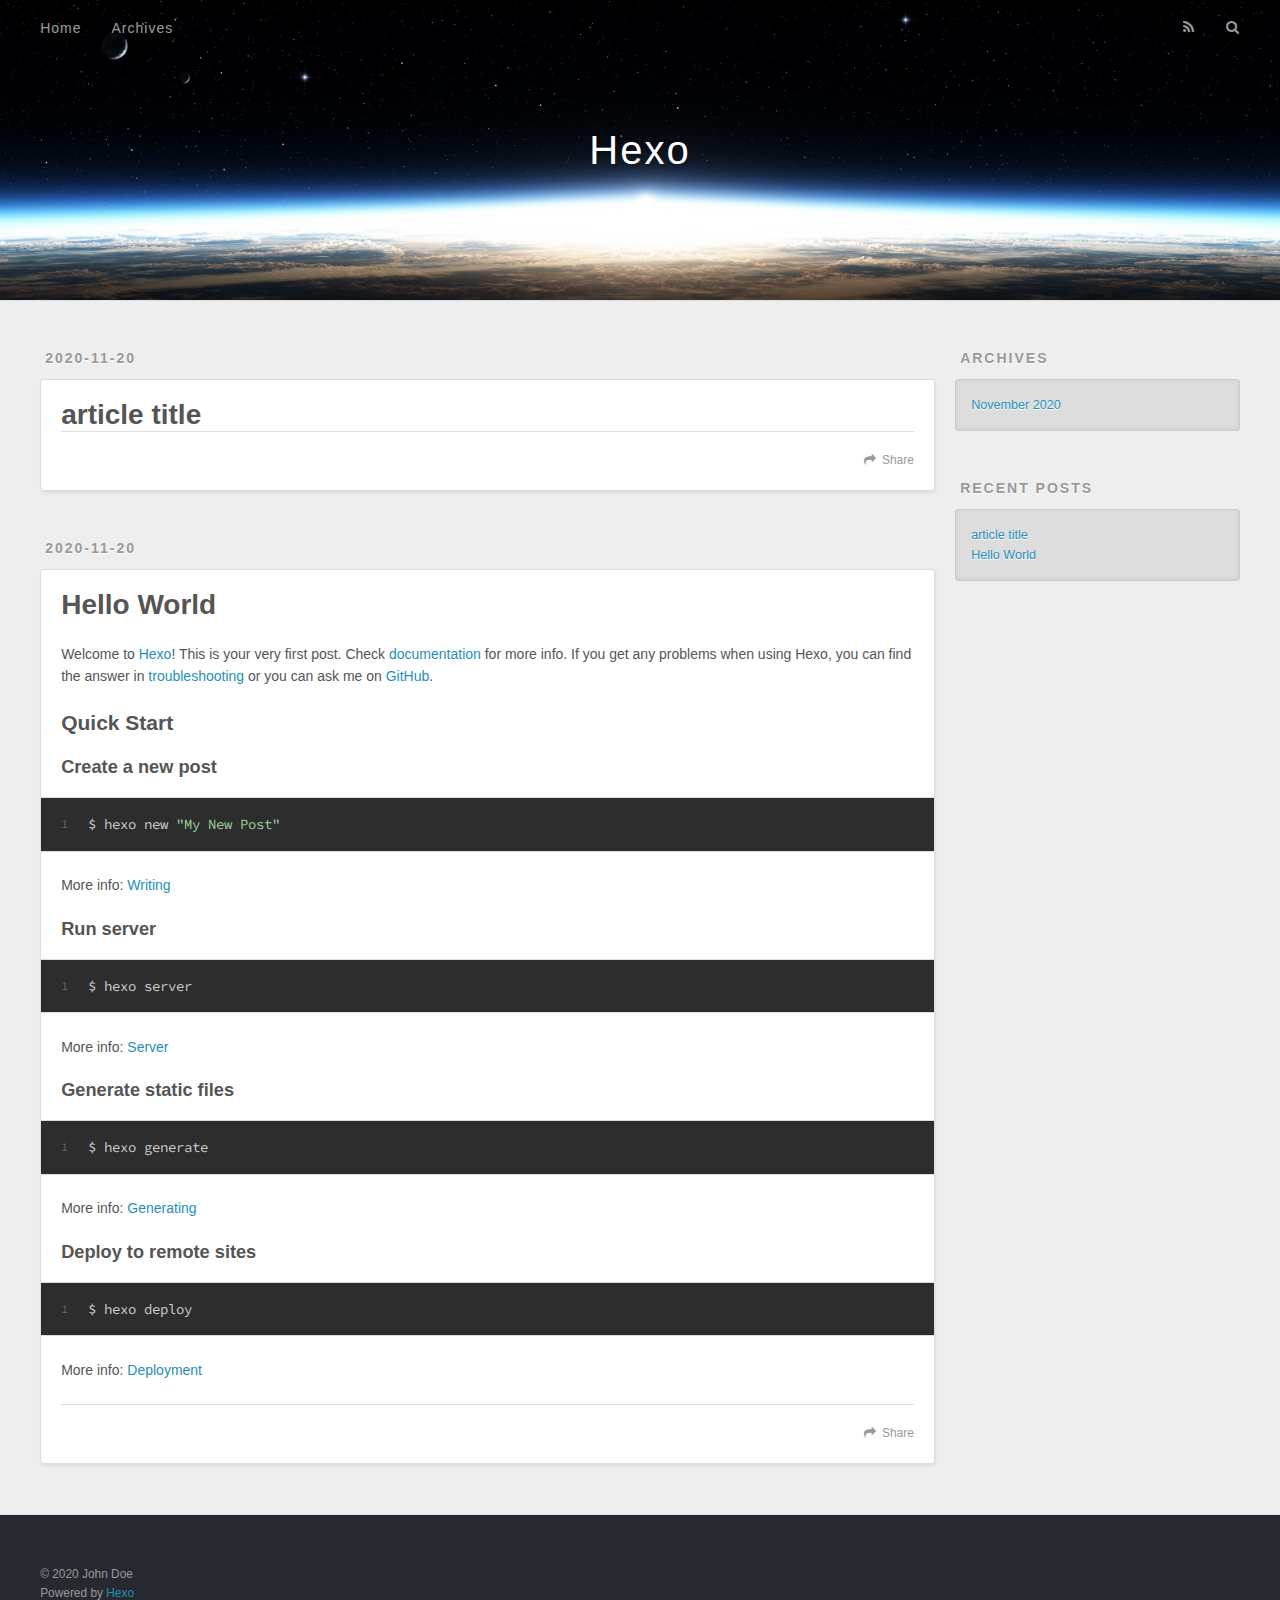
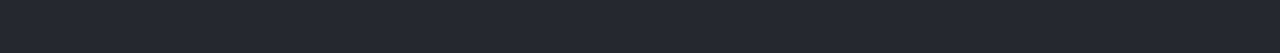
==== index.html @ bbcba3b3 "Site updated: 2020-11-20 15:11:48" ====
<!DOCTYPE html>
<html>
<head>
  <meta charset="utf-8">
  

  
  <title>Hexo</title>
  <meta name="viewport" content="width=device-width, initial-scale=1, maximum-scale=1">
  <meta property="og:type" content="website">
<meta property="og:title" content="Hexo">
<meta property="og:url" content="http://example.com/index.html">
<meta property="og:site_name" content="Hexo">
<meta property="og:locale" content="en_US">
<meta property="article:author" content="John Doe">
<meta name="twitter:card" content="summary">
  
    <link rel="alternate" href="/atom.xml" title="Hexo" type="application/atom+xml">
  
  
    <link rel="icon" href="/favicon.png">
  
  
    <link href="//fonts.googleapis.com/css?family=Source+Code+Pro" rel="stylesheet" type="text/css">
  
  
<link rel="stylesheet" href="/css/style.css">

<meta name="generator" content="Hexo 5.2.0"></head>

<body>
  <div id="container">
    <div id="wrap">
      <header id="header">
  <div id="banner"></div>
  <div id="header-outer" class="outer">
    <div id="header-title" class="inner">
      <h1 id="logo-wrap">
        <a href="/" id="logo">Hexo</a>
      </h1>
      
    </div>
    <div id="header-inner" class="inner">
      <nav id="main-nav">
        <a id="main-nav-toggle" class="nav-icon"></a>
        
          <a class="main-nav-link" href="/">Home</a>
        
          <a class="main-nav-link" href="/archives">Archives</a>
        
      </nav>
      <nav id="sub-nav">
        
          <a id="nav-rss-link" class="nav-icon" href="/atom.xml" title="RSS Feed"></a>
        
        <a id="nav-search-btn" class="nav-icon" title="Search"></a>
      </nav>
      <div id="search-form-wrap">
        <form action="//google.com/search" method="get" accept-charset="UTF-8" class="search-form"><input type="search" name="q" class="search-form-input" placeholder="Search"><button type="submit" class="search-form-submit">&#xF002;</button><input type="hidden" name="sitesearch" value="http://example.com"></form>
      </div>
    </div>
  </div>
</header>
      <div class="outer">
        <section id="main">
  
    <article id="post-article-title" class="article article-type-post" itemscope itemprop="blogPost">
  <div class="article-meta">
    <a href="/2020/11/20/article-title/" class="article-date">
  <time datetime="2020-11-20T07:08:11.000Z" itemprop="datePublished">2020-11-20</time>
</a>
    
  </div>
  <div class="article-inner">
    
    
      <header class="article-header">
        
  
    <h1 itemprop="name">
      <a class="article-title" href="/2020/11/20/article-title/">article title</a>
    </h1>
  

      </header>
    
    <div class="article-entry" itemprop="articleBody">
      
        
      
    </div>
    <footer class="article-footer">
      <a data-url="http://example.com/2020/11/20/article-title/" data-id="ckhpxcf060000fkqc98xm102q" class="article-share-link">Share</a>
      
      
    </footer>
  </div>
  
</article>


  
    <article id="post-hello-world" class="article article-type-post" itemscope itemprop="blogPost">
  <div class="article-meta">
    <a href="/2020/11/20/hello-world/" class="article-date">
  <time datetime="2020-11-20T06:59:21.009Z" itemprop="datePublished">2020-11-20</time>
</a>
    
  </div>
  <div class="article-inner">
    
    
      <header class="article-header">
        
  
    <h1 itemprop="name">
      <a class="article-title" href="/2020/11/20/hello-world/">Hello World</a>
    </h1>
  

      </header>
    
    <div class="article-entry" itemprop="articleBody">
      
        <p>Welcome to <a target="_blank" rel="noopener" href="https://hexo.io/">Hexo</a>! This is your very first post. Check <a target="_blank" rel="noopener" href="https://hexo.io/docs/">documentation</a> for more info. If you get any problems when using Hexo, you can find the answer in <a target="_blank" rel="noopener" href="https://hexo.io/docs/troubleshooting.html">troubleshooting</a> or you can ask me on <a target="_blank" rel="noopener" href="https://github.com/hexojs/hexo/issues">GitHub</a>.</p>
<h2 id="Quick-Start"><a href="#Quick-Start" class="headerlink" title="Quick Start"></a>Quick Start</h2><h3 id="Create-a-new-post"><a href="#Create-a-new-post" class="headerlink" title="Create a new post"></a>Create a new post</h3><figure class="highlight bash"><table><tr><td class="gutter"><pre><span class="line">1</span><br></pre></td><td class="code"><pre><span class="line">$ hexo new <span class="string">&quot;My New Post&quot;</span></span><br></pre></td></tr></table></figure>

<p>More info: <a target="_blank" rel="noopener" href="https://hexo.io/docs/writing.html">Writing</a></p>
<h3 id="Run-server"><a href="#Run-server" class="headerlink" title="Run server"></a>Run server</h3><figure class="highlight bash"><table><tr><td class="gutter"><pre><span class="line">1</span><br></pre></td><td class="code"><pre><span class="line">$ hexo server</span><br></pre></td></tr></table></figure>

<p>More info: <a target="_blank" rel="noopener" href="https://hexo.io/docs/server.html">Server</a></p>
<h3 id="Generate-static-files"><a href="#Generate-static-files" class="headerlink" title="Generate static files"></a>Generate static files</h3><figure class="highlight bash"><table><tr><td class="gutter"><pre><span class="line">1</span><br></pre></td><td class="code"><pre><span class="line">$ hexo generate</span><br></pre></td></tr></table></figure>

<p>More info: <a target="_blank" rel="noopener" href="https://hexo.io/docs/generating.html">Generating</a></p>
<h3 id="Deploy-to-remote-sites"><a href="#Deploy-to-remote-sites" class="headerlink" title="Deploy to remote sites"></a>Deploy to remote sites</h3><figure class="highlight bash"><table><tr><td class="gutter"><pre><span class="line">1</span><br></pre></td><td class="code"><pre><span class="line">$ hexo deploy</span><br></pre></td></tr></table></figure>

<p>More info: <a target="_blank" rel="noopener" href="https://hexo.io/docs/one-command-deployment.html">Deployment</a></p>

      
    </div>
    <footer class="article-footer">
      <a data-url="http://example.com/2020/11/20/hello-world/" data-id="ckhpx0w3p00007cqchk25etou" class="article-share-link">Share</a>
      
      
    </footer>
  </div>
  
</article>


  


</section>
        
          <aside id="sidebar">
  
    

  
    

  
    
  
    
  <div class="widget-wrap">
    <h3 class="widget-title">Archives</h3>
    <div class="widget">
      <ul class="archive-list"><li class="archive-list-item"><a class="archive-list-link" href="/archives/2020/11/">November 2020</a></li></ul>
    </div>
  </div>


  
    
  <div class="widget-wrap">
    <h3 class="widget-title">Recent Posts</h3>
    <div class="widget">
      <ul>
        
          <li>
            <a href="/2020/11/20/article-title/">article title</a>
          </li>
        
          <li>
            <a href="/2020/11/20/hello-world/">Hello World</a>
          </li>
        
      </ul>
    </div>
  </div>

  
</aside>
        
      </div>
      <footer id="footer">
  
  <div class="outer">
    <div id="footer-info" class="inner">
      &copy; 2020 John Doe<br>
      Powered by <a href="http://hexo.io/" target="_blank">Hexo</a>
    </div>
  </div>
</footer>
    </div>
    <nav id="mobile-nav">
  
    <a href="/" class="mobile-nav-link">Home</a>
  
    <a href="/archives" class="mobile-nav-link">Archives</a>
  
</nav>
    

<script src="//ajax.googleapis.com/ajax/libs/jquery/2.0.3/jquery.min.js"></script>


  
<link rel="stylesheet" href="/fancybox/jquery.fancybox.css">

  
<script src="/fancybox/jquery.fancybox.pack.js"></script>




<script src="/js/script.js"></script>




  </div>
</body>
</html>
---- css/style.css ----
body {
  width: 100%;
}
body:before,
body:after {
  content: "";
  display: table;
}
body:after {
  clear: both;
}
html,
body,
div,
span,
applet,
object,
iframe,
h1,
h2,
h3,
h4,
h5,
h6,
p,
blockquote,
pre,
a,
abbr,
acronym,
address,
big,
cite,
code,
del,
dfn,
em,
img,
ins,
kbd,
q,
s,
samp,
small,
strike,
strong,
sub,
sup,
tt,
var,
dl,
dt,
dd,
ol,
ul,
li,
fieldset,
form,
label,
legend,
table,
caption,
tbody,
tfoot,
thead,
tr,
th,
td {
  margin: 0;
  padding: 0;
  border: 0;
  outline: 0;
  font-weight: inherit;
  font-style: inherit;
  font-family: inherit;
  font-size: 100%;
  vertical-align: baseline;
}
body {
  line-height: 1;
  color: #000;
  background: #fff;
}
ol,
ul {
  list-style: none;
}
table {
  border-collapse: separate;
  border-spacing: 0;
  vertical-align: middle;
}
caption,
th,
td {
  text-align: left;
  font-weight: normal;
  vertical-align: middle;
}
a img {
  border: none;
}
input,
button {
  margin: 0;
  padding: 0;
}
input::-moz-focus-inner,
button::-moz-focus-inner {
  border: 0;
  padding: 0;
}
@font-face {
  font-family: FontAwesome;
  font-style: normal;
  font-weight: normal;
  src: url("fonts/fontawesome-webfont.eot?v=#4.0.3");
  src: url("fonts/fontawesome-webfont.eot?#iefix&v=#4.0.3") format("embedded-opentype"), url("fonts/fontawesome-webfont.woff?v=#4.0.3") format("woff"), url("fonts/fontawesome-webfont.ttf?v=#4.0.3") format("truetype"), url("fonts/fontawesome-webfont.svg#fontawesomeregular?v=#4.0.3") format("svg");
}
html,
body,
#container {
  height: 100%;
}
body {
  background: #eee;
  font: 14px -apple-system, BlinkMacSystemFont, "Segoe UI", "Roboto", "Oxygen", "Ubuntu", "Cantarell", "Fira Sans", "Droid Sans", "Helvetica Neue", sans-serif;
  -webkit-text-size-adjust: 100%;
}
.outer {
  max-width: 1220px;
  margin: 0 auto;
  padding: 0 20px;
}
.outer:before,
.outer:after {
  content: "";
  display: table;
}
.outer:after {
  clear: both;
}
.inner {
  display: inline;
  float: left;
  width: 98.33333333333333%;
  margin: 0 0.833333333333333%;
}
.left,
.alignleft {
  float: left;
}
.right,
.alignright {
  float: right;
}
.clear {
  clear: both;
}
#container {
  position: relative;
}
.mobile-nav-on {
  overflow: hidden;
}
#wrap {
  height: 100%;
  width: 100%;
  position: absolute;
  top: 0;
  left: 0;
  -webkit-transition: 0.2s ease-out;
  -moz-transition: 0.2s ease-out;
  -ms-transition: 0.2s ease-out;
  transition: 0.2s ease-out;
  z-index: 1;
  background: #eee;
}
.mobile-nav-on #wrap {
  left: 280px;
}
@media screen and (min-width: 768px) {
  #main {
    display: inline;
    float: left;
    width: 73.33333333333333%;
    margin: 0 0.833333333333333%;
  }
}
.article-date,
.article-category-link,
.archive-year,
.widget-title {
  text-decoration: none;
  text-transform: uppercase;
  letter-spacing: 2px;
  color: #999;
  margin-bottom: 1em;
  margin-left: 5px;
  line-height: 1em;
  text-shadow: 0 1px #fff;
  font-weight: bold;
}
.article-inner,
.archive-article-inner {
  background: #fff;
  -webkit-box-shadow: 1px 2px 3px #ddd;
  box-shadow: 1px 2px 3px #ddd;
  border: 1px solid #ddd;
  border-radius: 3px;
}
.article-entry h1,
.widget h1 {
  font-size: 2em;
}
.article-entry h2,
.widget h2 {
  font-size: 1.5em;
}
.article-entry h3,
.widget h3 {
  font-size: 1.3em;
}
.article-entry h4,
.widget h4 {
  font-size: 1.2em;
}
.article-entry h5,
.widget h5 {
  font-size: 1em;
}
.article-entry h6,
.widget h6 {
  font-size: 1em;
  color: #999;
}
.article-entry hr,
.widget hr {
  border: 1px dashed #ddd;
}
.article-entry strong,
.widget strong {
  font-weight: bold;
}
.article-entry em,
.widget em,
.article-entry cite,
.widget cite {
  font-style: italic;
}
.article-entry sup,
.widget sup,
.article-entry sub,
.widget sub {
  font-size: 0.75em;
  line-height: 0;
  position: relative;
  vertical-align: baseline;
}
.article-entry sup,
.widget sup {
  top: -0.5em;
}
.article-entry sub,
.widget sub {
  bottom: -0.2em;
}
.article-entry small,
.widget small {
  font-size: 0.85em;
}
.article-entry acronym,
.widget acronym,
.article-entry abbr,
.widget abbr {
  border-bottom: 1px dotted;
}
.article-entry ul,
.widget ul,
.article-entry ol,
.widget ol,
.article-entry dl,
.widget dl {
  margin: 0 20px;
  line-height: 1.6em;
}
.article-entry ul ul,
.widget ul ul,
.article-entry ol ul,
.widget ol ul,
.article-entry ul ol,
.widget ul ol,
.article-entry ol ol,
.widget ol ol {
  margin-top: 0;
  margin-bottom: 0;
}
.article-entry ul,
.widget ul {
  list-style: disc;
}
.article-entry ol,
.widget ol {
  list-style: decimal;
}
.article-entry dt,
.widget dt {
  font-weight: bold;
}
#header {
  height: 300px;
  position: relative;
  border-bottom: 1px solid #ddd;
}
#header:before,
#header:after {
  content: "";
  position: absolute;
  left: 0;
  right: 0;
  height: 40px;
}
#header:before {
  top: 0;
  background: -webkit-linear-gradient(rgba(0,0,0,0.2), transparent);
  background: -moz-linear-gradient(rgba(0,0,0,0.2), transparent);
  background: -ms-linear-gradient(rgba(0,0,0,0.2), transparent);
  background: linear-gradient(rgba(0,0,0,0.2), transparent);
}
#header:after {
  bottom: 0;
  background: -webkit-linear-gradient(transparent, rgba(0,0,0,0.2));
  background: -moz-linear-gradient(transparent, rgba(0,0,0,0.2));
  background: -ms-linear-gradient(transparent, rgba(0,0,0,0.2));
  background: linear-gradient(transparent, rgba(0,0,0,0.2));
}
#header-outer {
  height: 100%;
  position: relative;
}
#header-inner {
  position: relative;
  overflow: hidden;
}
#banner {
  position: absolute;
  top: 0;
  left: 0;
  width: 100%;
  height: 100%;
  background: url("images/banner.jpg") center #000;
  -webkit-background-size: cover;
  -moz-background-size: cover;
  background-size: cover;
  z-index: -1;
}
#header-title {
  text-align: center;
  height: 40px;
  position: absolute;
  top: 50%;
  left: 0;
  margin-top: -20px;
}
#logo,
#subtitle {
  text-decoration: none;
  color: #fff;
  font-weight: 300;
  text-shadow: 0 1px 4px rgba(0,0,0,0.3);
}
#logo {
  font-size: 40px;
  line-height: 40px;
  letter-spacing: 2px;
}
#subtitle {
  font-size: 16px;
  line-height: 16px;
  letter-spacing: 1px;
}
#subtitle-wrap {
  margin-top: 16px;
}
#main-nav {
  float: left;
  margin-left: -15px;
}
.nav-icon,
.main-nav-link {
  float: left;
  color: #fff;
  opacity: 0.6;
  text-decoration: none;
  text-shadow: 0 1px rgba(0,0,0,0.2);
  -webkit-transition: opacity 0.2s;
  -moz-transition: opacity 0.2s;
  -ms-transition: opacity 0.2s;
  transition: opacity 0.2s;
  display: block;
  padding: 20px 15px;
}
.nav-icon:hover,
.main-nav-link:hover {
  opacity: 1;
}
.nav-icon {
  font-family: FontAwesome;
  text-align: center;
  font-size: 14px;
  width: 14px;
  height: 14px;
  padding: 20px 15px;
  position: relative;
  cursor: pointer;
}
.main-nav-link {
  font-weight: 300;
  letter-spacing: 1px;
}
@media screen and (max-width: 479px) {
  .main-nav-link {
    display: none;
  }
}
#main-nav-toggle {
  display: none;
}
#main-nav-toggle:before {
  content: "\f0c9";
}
@media screen and (max-width: 479px) {
  #main-nav-toggle {
    display: block;
  }
}
#sub-nav {
  float: right;
  margin-right: -15px;
}
#nav-rss-link:before {
  content: "\f09e";
}
#nav-search-btn:before {
  content: "\f002";
}
#search-form-wrap {
  position: absolute;
  top: 15px;
  width: 150px;
  height: 30px;
  right: -150px;
  opacity: 0;
  -webkit-transition: 0.2s ease-out;
  -moz-transition: 0.2s ease-out;
  -ms-transition: 0.2s ease-out;
  transition: 0.2s ease-out;
}
#search-form-wrap.on {
  opacity: 1;
  right: 0;
}
@media screen and (max-width: 479px) {
  #search-form-wrap {
    width: 100%;
    right: -100%;
  }
}
.search-form {
  position: absolute;
  top: 0;
  left: 0;
  right: 0;
  background: #fff;
  padding: 5px 15px;
  border-radius: 15px;
  -webkit-box-shadow: 0 0 10px rgba(0,0,0,0.3);
  box-shadow: 0 0 10px rgba(0,0,0,0.3);
}
.search-form-input {
  border: none;
  background: none;
  color: #555;
  width: 100%;
  font: 13px -apple-system, BlinkMacSystemFont, "Segoe UI", "Roboto", "Oxygen", "Ubuntu", "Cantarell", "Fira Sans", "Droid Sans", "Helvetica Neue", sans-serif;
  outline: none;
}
.search-form-input::-webkit-search-results-decoration,
.search-form-input::-webkit-search-cancel-button {
  -webkit-appearance: none;
}
.search-form-submit {
  position: absolute;
  top: 50%;
  right: 10px;
  margin-top: -7px;
  font: 13px FontAwesome;
  border: none;
  background: none;
  color: #bbb;
  cursor: pointer;
}
.search-form-submit:hover,
.search-form-submit:focus {
  color: #777;
}
.article {
  margin: 50px 0;
}
.article-inner {
  overflow: hidden;
}
.article-meta:before,
.article-meta:after {
  content: "";
  display: table;
}
.article-meta:after {
  clear: both;
}
.article-date {
  float: left;
}
.article-category {
  float: left;
  line-height: 1em;
  color: #ccc;
  text-shadow: 0 1px #fff;
  margin-left: 8px;
}
.article-category:before {
  content: "\2022";
}
.article-category-link {
  margin: 0 12px 1em;
}
.article-header {
  padding: 20px 20px 0;
}
.article-title {
  text-decoration: none;
  font-size: 2em;
  font-weight: bold;
  color: #555;
  line-height: 1.1em;
  -webkit-transition: color 0.2s;
  -moz-transition: color 0.2s;
  -ms-transition: color 0.2s;
  transition: color 0.2s;
}
a.article-title:hover {
  color: #258fb8;
}
.article-entry {
  color: #555;
  padding: 0 20px;
}
.article-entry:before,
.article-entry:after {
  content: "";
  display: table;
}
.article-entry:after {
  clear: both;
}
.article-entry p,
.article-entry table {
  line-height: 1.6em;
  margin: 1.6em 0;
}
.article-entry h1,
.article-entry h2,
.article-entry h3,
.article-entry h4,
.article-entry h5,
.article-entry h6 {
  font-weight: bold;
}
.article-entry h1,
.article-entry h2,
.article-entry h3,
.article-entry h4,
.article-entry h5,
.article-entry h6 {
  line-height: 1.1em;
  margin: 1.1em 0;
}
.article-entry a {
  color: #258fb8;
  text-decoration: none;
}
.article-entry a:hover {
  text-decoration: underline;
}
.article-entry ul,
.article-entry ol,
.article-entry dl {
  margin-top: 1.6em;
  margin-bottom: 1.6em;
}
.article-entry img,
.article-entry video {
  max-width: 100%;
  height: auto;
  display: block;
  margin: auto;
}
.article-entry iframe {
  border: none;
}
.article-entry table {
  width: 100%;
  border-collapse: collapse;
  border-spacing: 0;
}
.article-entry th {
  font-weight: bold;
  border-bottom: 3px solid #ddd;
  padding-bottom: 0.5em;
}
.article-entry td {
  border-bottom: 1px solid #ddd;
  padding: 10px 0;
}
.article-entry blockquote {
  font-family: Georgia, "Times New Roman", serif;
  font-size: 1.4em;
  margin: 1.6em 20px;
  text-align: center;
}
.article-entry blockquote footer {
  font-size: 14px;
  margin: 1.6em 0;
  font-family: -apple-system, BlinkMacSystemFont, "Segoe UI", "Roboto", "Oxygen", "Ubuntu", "Cantarell", "Fira Sans", "Droid Sans", "Helvetica Neue", sans-serif;
}
.article-entry blockquote footer cite:before {
  content: "—";
  padding: 0 0.5em;
}
.article-entry .pullquote {
  text-align: left;
  width: 45%;
  margin: 0;
}
.article-entry .pullquote.left {
  margin-left: 0.5em;
  margin-right: 1em;
}
.article-entry .pullquote.right {
  margin-right: 0.5em;
  margin-left: 1em;
}
.article-entry .caption {
  color: #999;
  display: block;
  font-size: 0.9em;
  margin-top: 0.5em;
  position: relative;
  text-align: center;
}
.article-entry .video-container {
  position: relative;
  padding-top: 56.25%;
  height: 0;
  overflow: hidden;
}
.article-entry .video-container iframe,
.article-entry .video-container object,
.article-entry .video-container embed {
  position: absolute;
  top: 0;
  left: 0;
  width: 100%;
  height: 100%;
  margin-top: 0;
}
.article-more-link a {
  display: inline-block;
  line-height: 1em;
  padding: 6px 15px;
  border-radius: 15px;
  background: #eee;
  color: #999;
  text-shadow: 0 1px #fff;
  text-decoration: none;
}
.article-more-link a:hover {
  background: #258fb8;
  color: #fff;
  text-decoration: none;
  text-shadow: 0 1px #1e7293;
}
.article-footer {
  font-size: 0.85em;
  line-height: 1.6em;
  border-top: 1px solid #ddd;
  padding-top: 1.6em;
  margin: 0 20px 20px;
}
.article-footer:before,
.article-footer:after {
  content: "";
  display: table;
}
.article-footer:after {
  clear: both;
}
.article-footer a {
  color: #999;
  text-decoration: none;
}
.article-footer a:hover {
  color: #555;
}
.article-tag-list-item {
  float: left;
  margin-right: 10px;
}
.article-tag-list-link:before {
  content: "#";
}
.article-comment-link {
  float: right;
}
.article-comment-link:before {
  content: "\f075";
  font-family: FontAwesome;
  padding-right: 8px;
}
.article-share-link {
  cursor: pointer;
  float: right;
  margin-left: 20px;
}
.article-share-link:before {
  content: "\f064";
  font-family: FontAwesome;
  padding-right: 6px;
}
#article-nav {
  position: relative;
}
#article-nav:before,
#article-nav:after {
  content: "";
  display: table;
}
#article-nav:after {
  clear: both;
}
@media screen and (min-width: 768px) {
  #article-nav {
    margin: 50px 0;
  }
  #article-nav:before {
    width: 8px;
    height: 8px;
    position: absolute;
    top: 50%;
    left: 50%;
    margin-top: -4px;
    margin-left: -4px;
    content: "";
    border-radius: 50%;
    background: #ddd;
    -webkit-box-shadow: 0 1px 2px #fff;
    box-shadow: 0 1px 2px #fff;
  }
}
.article-nav-link-wrap {
  text-decoration: none;
  text-shadow: 0 1px #fff;
  color: #999;
  -webkit-box-sizing: border-box;
  -moz-box-sizing: border-box;
  box-sizing: border-box;
  margin-top: 50px;
  text-align: center;
  display: block;
}
.article-nav-link-wrap:hover {
  color: #555;
}
@media screen and (min-width: 768px) {
  .article-nav-link-wrap {
    width: 50%;
    margin-top: 0;
  }
}
@media screen and (min-width: 768px) {
  #article-nav-newer {
    float: left;
    text-align: right;
    padding-right: 20px;
  }
}
@media screen and (min-width: 768px) {
  #article-nav-older {
    float: right;
    text-align: left;
    padding-left: 20px;
  }
}
.article-nav-caption {
  text-transform: uppercase;
  letter-spacing: 2px;
  color: #ddd;
  line-height: 1em;
  font-weight: bold;
}
#article-nav-newer .article-nav-caption {
  margin-right: -2px;
}
.article-nav-title {
  font-size: 0.85em;
  line-height: 1.6em;
  margin-top: 0.5em;
}
.article-share-box {
  position: absolute;
  display: none;
  background: #fff;
  -webkit-box-shadow: 1px 2px 10px rgba(0,0,0,0.2);
  box-shadow: 1px 2px 10px rgba(0,0,0,0.2);
  border-radius: 3px;
  margin-left: -145px;
  overflow: hidden;
  z-index: 1;
}
.article-share-box.on {
  display: block;
}
.article-share-input {
  width: 100%;
  background: none;
  -webkit-box-sizing: border-box;
  -moz-box-sizing: border-box;
  box-sizing: border-box;
  font: 14px -apple-system, BlinkMacSystemFont, "Segoe UI", "Roboto", "Oxygen", "Ubuntu", "Cantarell", "Fira Sans", "Droid Sans", "Helvetica Neue", sans-serif;
  padding: 0 15px;
  color: #555;
  outline: none;
  border: 1px solid #ddd;
  border-radius: 3px 3px 0 0;
  height: 36px;
  line-height: 36px;
}
.article-share-links {
  background: #eee;
}
.article-share-links:before,
.article-share-links:after {
  content: "";
  display: table;
}
.article-share-links:after {
  clear: both;
}
.article-share-twitter,
.article-share-facebook,
.article-share-pinterest,
.article-share-google {
  width: 50px;
  height: 36px;
  display: block;
  float: left;
  position: relative;
  color: #999;
  text-shadow: 0 1px #fff;
}
.article-share-twitter:before,
.article-share-facebook:before,
.article-share-pinterest:before,
.article-share-google:before {
  font-size: 20px;
  font-family: FontAwesome;
  width: 20px;
  height: 20px;
  position: absolute;
  top: 50%;
  left: 50%;
  margin-top: -10px;
  margin-left: -10px;
  text-align: center;
}
.article-share-twitter:hover,
.article-share-facebook:hover,
.article-share-pinterest:hover,
.article-share-google:hover {
  color: #fff;
}
.article-share-twitter:before {
  content: "\f099";
}
.article-share-twitter:hover {
  background: #00aced;
  text-shadow: 0 1px #008abe;
}
.article-share-facebook:before {
  content: "\f09a";
}
.article-share-facebook:hover {
  background: #3b5998;
  text-shadow: 0 1px #2f477a;
}
.article-share-pinterest:before {
  content: "\f0d2";
}
.article-share-pinterest:hover {
  background: #cb2027;
  text-shadow: 0 1px #a21a1f;
}
.article-share-google:before {
  content: "\f0d5";
}
.article-share-google:hover {
  background: #dd4b39;
  text-shadow: 0 1px #be3221;
}
.article-gallery {
  background: #000;
  position: relative;
}
.article-gallery-photos {
  position: relative;
  overflow: hidden;
}
.article-gallery-img {
  display: none;
  max-width: 100%;
}
.article-gallery-img:first-child {
  display: block;
}
.article-gallery-img.loaded {
  position: absolute;
  display: block;
}
.article-gallery-img img {
  display: block;
  max-width: 100%;
  margin: 0 auto;
}
#comments {
  background: #fff;
  -webkit-box-shadow: 1px 2px 3px #ddd;
  box-shadow: 1px 2px 3px #ddd;
  padding: 20px;
  border: 1px solid #ddd;
  border-radius: 3px;
  margin: 50px 0;
}
#comments a {
  color: #258fb8;
}
.archives-wrap {
  margin: 50px 0;
}
.archives:before,
.archives:after {
  content: "";
  display: table;
}
.archives:after {
  clear: both;
}
.archive-year-wrap {
  margin-bottom: 1em;
}
.archives {
  -webkit-column-gap: 10px;
  -moz-column-gap: 10px;
  column-gap: 10px;
}
@media screen and (min-width: 480px) and (max-width: 767px) {
  .archives {
    -webkit-column-count: 2;
    -moz-column-count: 2;
    column-count: 2;
  }
}
@media screen and (min-width: 768px) {
  .archives {
    -webkit-column-count: 3;
    -moz-column-count: 3;
    column-count: 3;
  }
}
.archive-article {
  -webkit-column-break-inside: avoid;
  page-break-inside: avoid;
  overflow: hidden;
  break-inside: avoid-column;
}
.archive-article-inner {
  padding: 10px;
  margin-bottom: 15px;
}
.archive-article-title {
  text-decoration: none;
  font-weight: bold;
  color: #555;
  -webkit-transition: color 0.2s;
  -moz-transition: color 0.2s;
  -ms-transition: color 0.2s;
  transition: color 0.2s;
  line-height: 1.6em;
}
.archive-article-title:hover {
  color: #258fb8;
}
.archive-article-footer {
  margin-top: 1em;
}
.archive-article-date {
  color: #999;
  text-decoration: none;
  font-size: 0.85em;
  line-height: 1em;
  margin-bottom: 0.5em;
  display: block;
}
#page-nav {
  margin: 50px auto;
  background: #fff;
  -webkit-box-shadow: 1px 2px 3px #ddd;
  box-shadow: 1px 2px 3px #ddd;
  border: 1px solid #ddd;
  border-radius: 3px;
  text-align: center;
  color: #999;
  overflow: hidden;
}
#page-nav:before,
#page-nav:after {
  content: "";
  display: table;
}
#page-nav:after {
  clear: both;
}
#page-nav a,
#page-nav span {
  padding: 10px 20px;
  line-height: 1;
  height: 2ex;
}
#page-nav a {
  color: #999;
  text-decoration: none;
}
#page-nav a:hover {
  background: #999;
  color: #fff;
}
#page-nav .prev {
  float: left;
}
#page-nav .next {
  float: right;
}
#page-nav .page-number {
  display: inline-block;
}
@media screen and (max-width: 479px) {
  #page-nav .page-number {
    display: none;
  }
}
#page-nav .current {
  color: #555;
  font-weight: bold;
}
#page-nav .space {
  color: #ddd;
}
#footer {
  background: #262a30;
  padding: 50px 0;
  border-top: 1px solid #ddd;
  color: #999;
}
#footer a {
  color: #258fb8;
  text-decoration: none;
}
#footer a:hover {
  text-decoration: underline;
}
#footer-info {
  line-height: 1.6em;
  font-size: 0.85em;
}
.article-entry pre,
.article-entry .highlight {
  background: #2d2d2d;
  margin: 0 -20px;
  padding: 15px 20px;
  border-style: solid;
  border-color: #ddd;
  border-width: 1px 0;
  overflow: auto;
  color: #ccc;
  line-height: 22.400000000000002px;
}
.article-entry .highlight .gutter pre,
.article-entry .gist .gist-file .gist-data .line-numbers {
  color: #666;
  font-size: 0.85em;
}
.article-entry pre,
.article-entry code {
  font-family: "Source Code Pro", Consolas, Monaco, Menlo, Consolas, monospace;
}
.article-entry code {
  background: #eee;
  text-shadow: 0 1px #fff;
  padding: 0 0.3em;
}
.article-entry pre code {
  background: none;
  text-shadow: none;
  padding: 0;
}
.article-entry .highlight pre {
  border: none;
  margin: 0;
  padding: 0;
}
.article-entry .highlight table {
  margin: 0;
  width: auto;
}
.article-entry .highlight td {
  border: none;
  padding: 0;
}
.article-entry .highlight figcaption {
  font-size: 0.85em;
  color: #999;
  line-height: 1em;
  margin-bottom: 1em;
}
.article-entry .highlight figcaption:before,
.article-entry .highlight figcaption:after {
  content: "";
  display: table;
}
.article-entry .highlight figcaption:after {
  clear: both;
}
.article-entry .highlight figcaption a {
  float: right;
}
.article-entry .highlight .gutter pre {
  text-align: right;
  padding-right: 20px;
}
.article-entry .highlight .line {
  height: 22.400000000000002px;
}
.article-entry .highlight .line.marked {
  background: #515151;
}
.article-entry .gist {
  margin: 0 -20px;
  border-style: solid;
  border-color: #ddd;
  border-width: 1px 0;
  background: #2d2d2d;
  padding: 15px 20px 15px 0;
}
.article-entry .gist .gist-file {
  border: none;
  font-family: "Source Code Pro", Consolas, Monaco, Menlo, Consolas, monospace;
  margin: 0;
}
.article-entry .gist .gist-file .gist-data {
  background: none;
  border: none;
}
.article-entry .gist .gist-file .gist-data .line-numbers {
  background: none;
  border: none;
  padding: 0 20px 0 0;
}
.article-entry .gist .gist-file .gist-data .line-data {
  padding: 0 !important;
}
.article-entry .gist .gist-file .highlight {
  margin: 0;
  padding: 0;
  border: none;
}
.article-entry .gist .gist-file .gist-meta {
  background: #2d2d2d;
  color: #999;
  font: 0.85em -apple-system, BlinkMacSystemFont, "Segoe UI", "Roboto", "Oxygen", "Ubuntu", "Cantarell", "Fira Sans", "Droid Sans", "Helvetica Neue", sans-serif;
  text-shadow: 0 0;
  padding: 0;
  margin-top: 1em;
  margin-left: 20px;
}
.article-entry .gist .gist-file .gist-meta a {
  color: #258fb8;
  font-weight: normal;
}
.article-entry .gist .gist-file .gist-meta a:hover {
  text-decoration: underline;
}
pre .comment,
pre .title {
  color: #999;
}
pre .variable,
pre .attribute,
pre .tag,
pre .regexp,
pre .ruby .constant,
pre .xml .tag .title,
pre .xml .pi,
pre .xml .doctype,
pre .html .doctype,
pre .css .id,
pre .css .class,
pre .css .pseudo {
  color: #f2777a;
}
pre .number,
pre .preprocessor,
pre .built_in,
pre .literal,
pre .params,
pre .constant {
  color: #f99157;
}
pre .class,
pre .ruby .class .title,
pre .css .rules .attribute {
  color: #9c9;
}
pre .string,
pre .value,
pre .inheritance,
pre .header,
pre .ruby .symbol,
pre .xml .cdata {
  color: #9c9;
}
pre .css .hexcolor {
  color: #6cc;
}
pre .function,
pre .python .decorator,
pre .python .title,
pre .ruby .function .title,
pre .ruby .title .keyword,
pre .perl .sub,
pre .javascript .title,
pre .coffeescript .title {
  color: #69c;
}
pre .keyword,
pre .javascript .function {
  color: #c9c;
}
@media screen and (max-width: 479px) {
  #mobile-nav {
    position: absolute;
    top: 0;
    left: 0;
    width: 280px;
    height: 100%;
    background: #191919;
    border-right: 1px solid #fff;
  }
}
@media screen and (max-width: 479px) {
  .mobile-nav-link {
    display: block;
    color: #999;
    text-decoration: none;
    padding: 15px 20px;
    font-weight: bold;
  }
  .mobile-nav-link:hover {
    color: #fff;
  }
}
@media screen and (min-width: 768px) {
  #sidebar {
    display: inline;
    float: left;
    width: 23.333333333333332%;
    margin: 0 0.833333333333333%;
  }
}
.widget-wrap {
  margin: 50px 0;
}
.widget {
  color: #777;
  text-shadow: 0 1px #fff;
  background: #ddd;
  -webkit-box-shadow: 0 -1px 4px #ccc inset;
  box-shadow: 0 -1px 4px #ccc inset;
  border: 1px solid #ccc;
  padding: 15px;
  border-radius: 3px;
}
.widget a {
  color: #258fb8;
  text-decoration: none;
}
.widget a:hover {
  text-decoration: underline;
}
.widget ul ul,
.widget ol ul,
.widget dl ul,
.widget ul ol,
.widget ol ol,
.widget dl ol,
.widget ul dl,
.widget ol dl,
.widget dl dl {
  margin-left: 15px;
  list-style: disc;
}
.widget {
  line-height: 1.6em;
  word-wrap: break-word;
  font-size: 0.9em;
}
.widget ul,
.widget ol {
  list-style: none;
  margin: 0;
}
.widget ul ul,
.widget ol ul,
.widget ul ol,
.widget ol ol {
  margin: 0 20px;
}
.widget ul ul,
.widget ol ul {
  list-style: disc;
}
.widget ul ol,
.widget ol ol {
  list-style: decimal;
}
.category-list-count,
.tag-list-count,
.archive-list-count {
  padding-left: 5px;
  color: #999;
  font-size: 0.85em;
}
.category-list-count:before,
.tag-list-count:before,
.archive-list-count:before {
  content: "(";
}
.category-list-count:after,
.tag-list-count:after,
.archive-list-count:after {
  content: ")";
}
.tagcloud a {
  margin-right: 5px;
  display: inline-block;
}
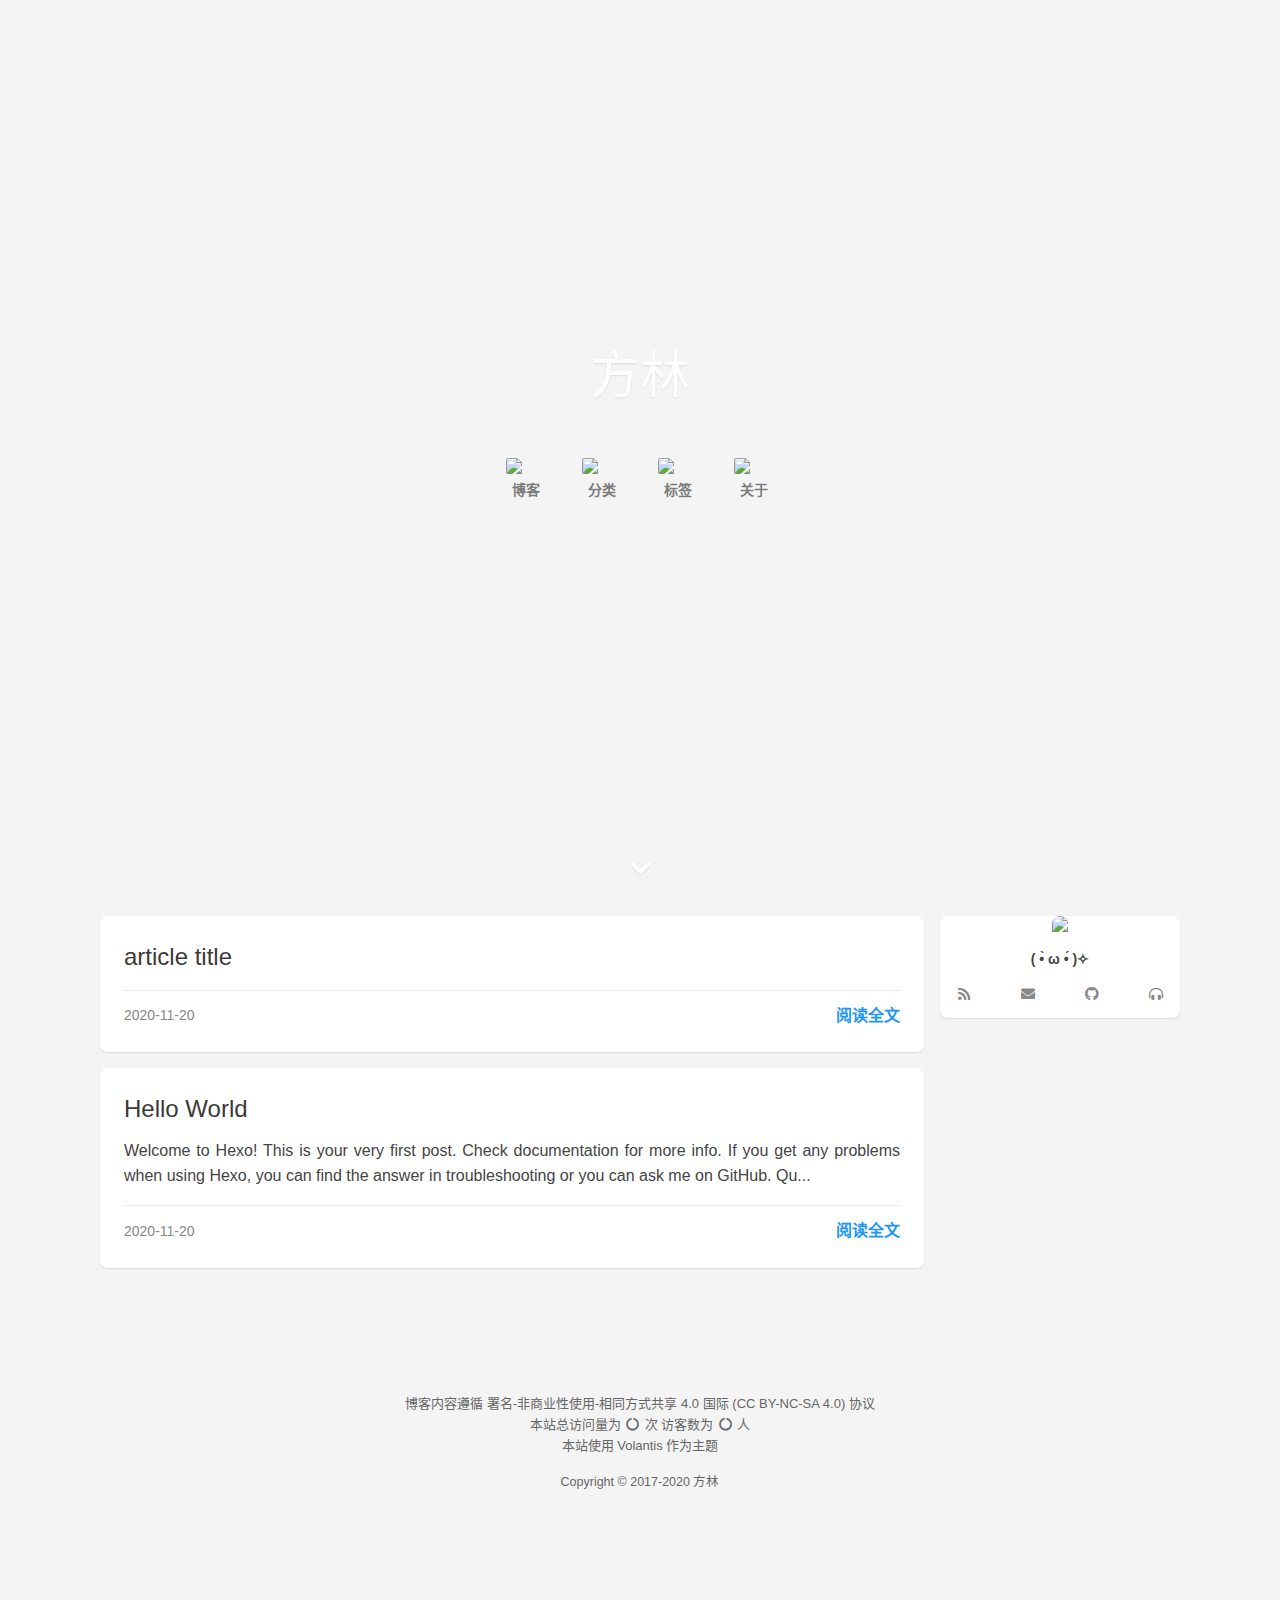
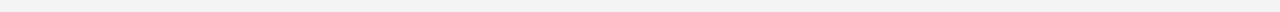
==== commit d5fda662: "Site updated: 2020-11-23 15:06:00" ====
--- a/index.html
+++ b/index.html
@@ -1,236 +1,1393 @@
 <!DOCTYPE html>
-<html>
-<head>
+<html lang="zh-CN">
+<head hexo-theme='https://github.com/volantis-x/hexo-theme-volantis/tree/4.1.6'>
   <meta charset="utf-8">
-  
-
-  
-  <title>Hexo</title>
+  <!-- SEO相关 -->
+  
+    
+      
+        <meta name="robots" content="index,follow">
+      
+    
+  
+  <!-- 渲染优化 -->
+  <meta http-equiv='x-dns-prefetch-control' content='on' />
+  <link rel='dns-prefetch' href='https://cdn.jsdelivr.net'>
+  <link rel="preconnect" href="https://cdn.jsdelivr.net" crossorigin>
+  <meta name="renderer" content="webkit">
+  <meta name="force-rendering" content="webkit">
+  <meta http-equiv="X-UA-Compatible" content="IE=Edge,chrome=1">
+  <meta name="HandheldFriendly" content="True" >
+  <meta name="apple-mobile-web-app-capable" content="yes">
   <meta name="viewport" content="width=device-width, initial-scale=1, maximum-scale=1">
-  <meta property="og:type" content="website">
-<meta property="og:title" content="Hexo">
-<meta property="og:url" content="http://example.com/index.html">
-<meta property="og:site_name" content="Hexo">
-<meta property="og:locale" content="en_US">
-<meta property="article:author" content="John Doe">
-<meta name="twitter:card" content="summary">
-  
-    <link rel="alternate" href="/atom.xml" title="Hexo" type="application/atom+xml">
-  
-  
-    <link rel="icon" href="/favicon.png">
-  
-  
-    <link href="//fonts.googleapis.com/css?family=Source+Code+Pro" rel="stylesheet" type="text/css">
-  
-  
-<link rel="stylesheet" href="/css/style.css">
-
-<meta name="generator" content="Hexo 5.2.0"></head>
+
+  <!-- 页面元数据 -->
+  
+  <title>( •̀ ω •́ )✧</title>
+  
+
+  
+
+  <!-- feed -->
+  
+
+  <!-- import meta -->
+  
+    
+      <meta name="msapplication-TileColor" content="#ffffff">
+    
+      <meta name="msapplication-config" content="https://cdn.jsdelivr.net/gh/volantis-x/cdn-org/blog/favicon/browserconfig.xml">
+    
+      <meta name="theme-color" content="#ffffff">
+    
+  
+
+  <!-- link -->
+  
+
+  <!-- import link -->
+  
+  
+  <link rel="apple-touch-icon" sizes="180x180" href="https://cdn.jsdelivr.net/gh/volantis-x/cdn-org/blog/favicon/apple-touch-icon.png">
+  <link rel="icon" type="image/png" sizes="32x32" href="https://cdn.jsdelivr.net/gh/volantis-x/cdn-org/blog/favicon/favicon-32x32.png">
+  <link rel="icon" type="image/png" sizes="16x16" href="https://cdn.jsdelivr.net/gh/volantis-x/cdn-org/blog/favicon/favicon-16x16.png">
+  <link rel="manifest" href="https://cdn.jsdelivr.net/gh/volantis-x/cdn-org/blog/favicon/site.webmanifest">
+  <link rel="mask-icon" href="https://cdn.jsdelivr.net/gh/volantis-x/cdn-org/blog/favicon/safari-pinned-tab.svg" color="#5bbad5">
+  <link rel="shortcut icon" href="https://cdn.jsdelivr.net/gh/volantis-x/cdn-org/blog/favicon/favicon.ico">
+  
+
+  
+    
+<link rel="stylesheet" href="/css/first.css">
+
+  
+
+  
+  <link rel="stylesheet" href="/css/style.css" media="print" onload="this.media='all';this.onload=null">
+  <noscript><link rel="stylesheet" href="/css/style.css"></noscript>
+  
+
+  <script id="loadcss"></script>
+
+</head>
 
 <body>
-  <div id="container">
-    <div id="wrap">
-      <header id="header">
-  <div id="banner"></div>
-  <div id="header-outer" class="outer">
-    <div id="header-title" class="inner">
-      <h1 id="logo-wrap">
-        <a href="/" id="logo">Hexo</a>
-      </h1>
-      
+  
+
+<header id="l_header" class="l_header auto shadow blur " style='opacity: 0' >
+  <div class='container'>
+  <div id='wrapper'>
+    <div class='nav-sub'>
+      <p class="title"></p>
+      <ul class='switcher nav-list-h m-phone' id="pjax-header-nav-list">
+        <li><a id="s-comment" class="fas fa-comments fa-fw" target="_self" href='javascript:void(0)'></a></li>
+        
+          <li><a id="s-toc" class="s-toc fas fa-list fa-fw" target="_self" href='javascript:void(0)'></a></li>
+        
+      </ul>
     </div>
-    <div id="header-inner" class="inner">
-      <nav id="main-nav">
-        <a id="main-nav-toggle" class="nav-icon"></a>
-        
-          <a class="main-nav-link" href="/">Home</a>
-        
-          <a class="main-nav-link" href="/archives">Archives</a>
-        
-      </nav>
-      <nav id="sub-nav">
-        
-          <a id="nav-rss-link" class="nav-icon" href="/atom.xml" title="RSS Feed"></a>
-        
-        <a id="nav-search-btn" class="nav-icon" title="Search"></a>
-      </nav>
-      <div id="search-form-wrap">
-        <form action="//google.com/search" method="get" accept-charset="UTF-8" class="search-form"><input type="search" name="q" class="search-form-input" placeholder="Search"><button type="submit" class="search-form-submit">&#xF002;</button><input type="hidden" name="sitesearch" value="http://example.com"></form>
+		<div class="nav-main">
+      
+        
+        <a class="title flat-box" target="_self" href='/'>
+          
+            <img no-lazy class='logo' src='https://cdn.jsdelivr.net/gh/volantis-x/cdn-org/blog/Logo-NavBar@3x.png'/>
+          
+          
+          
+        </a>
+      
+
+			<div class='menu navigation'>
+				<ul class='nav-list-h m-pc'>
+          
+          
+          
+            
+            
+              <li>
+                <a class="menuitem flat-box faa-parent animated-hover" href=/
+                  
+                  
+                  
+                    id="home"
+                  >
+                  <i class='fas fa-rss fa-fw'></i>博客
+                </a>
+                
+              </li>
+            
+          
+          
+            
+            
+              <li>
+                <a class="menuitem flat-box faa-parent animated-hover" href=/categories/
+                  
+                  
+                  
+                    id="categories"
+                  >
+                  <i class='fas fa-folder-open fa-fw'></i>分类
+                </a>
+                
+              </li>
+            
+          
+          
+            
+            
+              <li>
+                <a class="menuitem flat-box faa-parent animated-hover" href=/tags/
+                  
+                  
+                  
+                    id="tags"
+                  >
+                  <i class='fas fa-tags fa-fw'></i>标签
+                </a>
+                
+              </li>
+            
+          
+          
+            
+            
+              <li>
+                <a class="menuitem flat-box faa-parent animated-hover" href=/archives/
+                  
+                  
+                  
+                    id="archives"
+                  >
+                  <i class='fas fa-archive fa-fw'></i>归档
+                </a>
+                
+              </li>
+            
+          
+          
+            
+            
+              <li>
+                <a class="menuitem flat-box faa-parent animated-hover" href=/about/
+                  
+                  
+                  
+                    id="about"
+                  >
+                  <i class='fas fa-info-circle fa-fw'></i>关于
+                </a>
+                
+              </li>
+            
+          
+          
+				</ul>
+			</div>
+
+      <div class="m_search">
+        <form name="searchform" class="form u-search-form">
+          <i class="icon fas fa-search fa-fw"></i>
+          <input type="text" class="input u-search-input" placeholder="Search..." />
+        </form>
+      </div>
+
+			<ul class='switcher nav-list-h m-phone'>
+				
+					<li><a class="s-search fas fa-search fa-fw" target="_self" href='javascript:void(0)'></a></li>
+				
+				<li>
+          <a class="s-menu fas fa-bars fa-fw" target="_self" href='javascript:void(0)'></a>
+          <ul class="menu-phone list-v navigation white-box">
+            
+              
+            
+              <li>
+                <a class="menuitem flat-box faa-parent animated-hover" href=/
+                  
+                  
+                  
+                    id="home"
+                  >
+                  <i class='fas fa-rss fa-fw'></i>博客
+                </a>
+                
+              </li>
+            
+          
+            
+              
+            
+              <li>
+                <a class="menuitem flat-box faa-parent animated-hover" href=/categories/
+                  
+                  
+                  
+                    id="categories"
+                  >
+                  <i class='fas fa-folder-open fa-fw'></i>分类
+                </a>
+                
+              </li>
+            
+          
+            
+              
+            
+              <li>
+                <a class="menuitem flat-box faa-parent animated-hover" href=/tags/
+                  
+                  
+                  
+                    id="tags"
+                  >
+                  <i class='fas fa-tags fa-fw'></i>标签
+                </a>
+                
+              </li>
+            
+          
+            
+              
+            
+              <li>
+                <a class="menuitem flat-box faa-parent animated-hover" href=/archives/
+                  
+                  
+                  
+                    id="archives"
+                  >
+                  <i class='fas fa-archive fa-fw'></i>归档
+                </a>
+                
+              </li>
+            
+          
+            
+              
+            
+              <li>
+                <a class="menuitem flat-box faa-parent animated-hover" href=/about/
+                  
+                  
+                  
+                    id="about"
+                  >
+                  <i class='fas fa-info-circle fa-fw'></i>关于
+                </a>
+                
+              </li>
+            
+          
+            
+          </ul>
+        </li>
+			</ul>
+		</div>
+	</div>
+  </div>
+</header>
+
+  <div id="l_body">
+    <div id="l_cover">
+  
+    
+        <div id="full" class='cover-wrapper  focus' style="display: ;">
+          
+            <div id='cover-backstretch'></div>
+          
+          <div class='cover-body'>
+  <div class='top'>
+    
+    
+      <p class="title">方林</p>
+    
+    
+  </div>
+  <div class='bottom'>
+    <div class='menu navigation'>
+      <div class='list-h'>
+        
+          
+            <a href="/archives/"
+              
+              
+              id="archives">
+              <img src='https://cdn.jsdelivr.net/gh/twitter/twemoji@13.0/assets/svg/1f4f0.svg'><p>博客</p>
+            </a>
+          
+            <a href="/categories/"
+              
+              
+              id="categories">
+              <img src='https://cdn.jsdelivr.net/gh/twitter/twemoji@13.0/assets/svg/1f5c3.svg'><p>分类</p>
+            </a>
+          
+            <a href="/tags/"
+              
+              
+              id="tags">
+              <img src='https://cdn.jsdelivr.net/gh/twitter/twemoji@13.0/assets/svg/1f516.svg'><p>标签</p>
+            </a>
+          
+            <a href="/about/"
+              
+              
+              id="about">
+              <img src='https://cdn.jsdelivr.net/gh/twitter/twemoji@13.0/assets/svg/1f396.svg'><p>关于</p>
+            </a>
+          
+        
       </div>
     </div>
   </div>
-</header>
-      <div class="outer">
-        <section id="main">
-  
-    <article id="post-article-title" class="article article-type-post" itemscope itemprop="blogPost">
-  <div class="article-meta">
-    <a href="/2020/11/20/article-title/" class="article-date">
-  <time datetime="2020-11-20T07:08:11.000Z" itemprop="datePublished">2020-11-20</time>
-</a>
-    
+</div>
+
+          <div id="scroll-down" style="display: ;"><i class="fa fa-chevron-down scroll-down-effects"></i></div>
+        </div>
+    
+  
   </div>
-  <div class="article-inner">
-    
-    
-      <header class="article-header">
-        
-  
-    <h1 itemprop="name">
-      <a class="article-title" href="/2020/11/20/article-title/">article title</a>
-    </h1>
-  
-
-      </header>
-    
-    <div class="article-entry" itemprop="articleBody">
-      
-        
+
+    <div id='safearea'>
+      <div class='body-wrapper' id="pjax-container">
+        
+
+<div class='l_main'>
+  
+  <section class="post-list">
+    
+      
+        
+          
+        
+          
+        
+          
+        
+          
+        
+          
+        
+          
+        
+        
+          
+        
+          
+        
+      
+    
+    
+      
+        
+          <div class='post-wrapper'>
+            <div class="post post-v3 white-box reveal shadow floatable">
+  
+  
+  
+  
+    
+    <h2 class="article-title" >
+      <a href="/2020/11/20/article-title/">
+        article title
+      </a>
+    </h2>
+  
+  <div class='md'>
+    
+  </div>
+  
+    <div class='meta-v3' line_style='solid'>
+      <div>
+        
+        <time>2020-11-20</time>
+        
+      </div>
+      
+        <div>
+          <a class='readmore' href='/2020/11/20/article-title/'>
+            阅读全文
+          </a>
+        </div>
       
     </div>
-    <footer class="article-footer">
-      <a data-url="http://example.com/2020/11/20/article-title/" data-id="ckhpxcf060000fkqc98xm102q" class="article-share-link">Share</a>
-      
-      
-    </footer>
+  
+
+</div>
+
+          </div>
+        
+      
+        
+          <div class='post-wrapper'>
+            <div class="post post-v3 white-box reveal shadow floatable">
+  
+  
+  
+  
+    
+    <h2 class="article-title" >
+      <a href="/2020/11/20/hello-world/">
+        Hello World
+      </a>
+    </h2>
+  
+  <div class='md'>
+    
+      
+        Welcome to Hexo! This is your very first post. Check documentation for more info. If you get any problems when using Hexo, you can find the answer in troubleshooting or you can ask me on GitHub.
+Qu...
+      
+    
   </div>
   
-</article>
-
-
-  
-    <article id="post-hello-world" class="article article-type-post" itemscope itemprop="blogPost">
-  <div class="article-meta">
-    <a href="/2020/11/20/hello-world/" class="article-date">
-  <time datetime="2020-11-20T06:59:21.009Z" itemprop="datePublished">2020-11-20</time>
-</a>
+    <div class='meta-v3' line_style='solid'>
+      <div>
+        
+        <time>2020-11-20</time>
+        
+      </div>
+      
+        <div>
+          <a class='readmore' href='/2020/11/20/hello-world/'>
+            阅读全文
+          </a>
+        </div>
+      
+    </div>
+  
+
+</div>
+
+          </div>
+        
+      
+    
+  </section>
+  
+    
+  
+
+
+</div>
+<aside class='l_side'>
+  
+  
+    
+    
+
+<section class="widget blogger shadow floatable desktop mobile">
+  <div class='content'>
+    
+      
+        <a class='avatar flat-box rectangle' target="_blank" rel="noopener" href='https://github.com/oops-fanglin'>
+          <img no-lazy src='https://cdn.jsdelivr.net/gh/volantis-x/cdn-org/blog/Logo-NavBar@3x.png'/>
+        </a>
+      
+    
+    
+      <div class='text'>
+        
+        
+        
+          <p><span id="jinrishici-sentence">( •̀ ω •́ )✧</span></p>
+          <script src="https://sdk.jinrishici.com/v2/browser/jinrishici.js" charset="utf-8"></script>
+        
+      </div>
+    
+    
+      <div class="social-wrapper">
+        
+          
+            <a href="/atom.xml"
+              class="social fas fa-rss flat-btn"
+              target="_blank"
+              rel="external nofollow noopener noreferrer">
+              
+            </a>
+          
+        
+          
+            <a href="mailto:835901483@qq.com"
+              class="social fas fa-envelope flat-btn"
+              target="_blank"
+              rel="external nofollow noopener noreferrer">
+              
+            </a>
+          
+        
+          
+            <a href="https://github.com/oops-fanglin"
+              class="social fab fa-github flat-btn"
+              target="_blank"
+              rel="external nofollow noopener noreferrer">
+              
+            </a>
+          
+        
+          
+            <a href="/"
+              class="social fas fa-headphones-alt flat-btn"
+              target="_blank"
+              rel="external nofollow noopener noreferrer">
+              
+            </a>
+          
+        
+      </div>
     
   </div>
-  <div class="article-inner">
-    
-    
-      <header class="article-header">
-        
-  
-    <h1 itemprop="name">
-      <a class="article-title" href="/2020/11/20/hello-world/">Hello World</a>
-    </h1>
-  
-
-      </header>
-    
-    <div class="article-entry" itemprop="articleBody">
-      
-        <p>Welcome to <a target="_blank" rel="noopener" href="https://hexo.io/">Hexo</a>! This is your very first post. Check <a target="_blank" rel="noopener" href="https://hexo.io/docs/">documentation</a> for more info. If you get any problems when using Hexo, you can find the answer in <a target="_blank" rel="noopener" href="https://hexo.io/docs/troubleshooting.html">troubleshooting</a> or you can ask me on <a target="_blank" rel="noopener" href="https://github.com/hexojs/hexo/issues">GitHub</a>.</p>
-<h2 id="Quick-Start"><a href="#Quick-Start" class="headerlink" title="Quick Start"></a>Quick Start</h2><h3 id="Create-a-new-post"><a href="#Create-a-new-post" class="headerlink" title="Create a new post"></a>Create a new post</h3><figure class="highlight bash"><table><tr><td class="gutter"><pre><span class="line">1</span><br></pre></td><td class="code"><pre><span class="line">$ hexo new <span class="string">&quot;My New Post&quot;</span></span><br></pre></td></tr></table></figure>
-
-<p>More info: <a target="_blank" rel="noopener" href="https://hexo.io/docs/writing.html">Writing</a></p>
-<h3 id="Run-server"><a href="#Run-server" class="headerlink" title="Run server"></a>Run server</h3><figure class="highlight bash"><table><tr><td class="gutter"><pre><span class="line">1</span><br></pre></td><td class="code"><pre><span class="line">$ hexo server</span><br></pre></td></tr></table></figure>
-
-<p>More info: <a target="_blank" rel="noopener" href="https://hexo.io/docs/server.html">Server</a></p>
-<h3 id="Generate-static-files"><a href="#Generate-static-files" class="headerlink" title="Generate static files"></a>Generate static files</h3><figure class="highlight bash"><table><tr><td class="gutter"><pre><span class="line">1</span><br></pre></td><td class="code"><pre><span class="line">$ hexo generate</span><br></pre></td></tr></table></figure>
-
-<p>More info: <a target="_blank" rel="noopener" href="https://hexo.io/docs/generating.html">Generating</a></p>
-<h3 id="Deploy-to-remote-sites"><a href="#Deploy-to-remote-sites" class="headerlink" title="Deploy to remote sites"></a>Deploy to remote sites</h3><figure class="highlight bash"><table><tr><td class="gutter"><pre><span class="line">1</span><br></pre></td><td class="code"><pre><span class="line">$ hexo deploy</span><br></pre></td></tr></table></figure>
-
-<p>More info: <a target="_blank" rel="noopener" href="https://hexo.io/docs/one-command-deployment.html">Deployment</a></p>
-
-      
-    </div>
-    <footer class="article-footer">
-      <a data-url="http://example.com/2020/11/20/hello-world/" data-id="ckhpx0w3p00007cqchk25etou" class="article-share-link">Share</a>
-      
-      
-    </footer>
-  </div>
-  
-</article>
-
-
-  
-
-
 </section>
-        
-          <aside id="sidebar">
-  
-    
-
-  
-    
-
-  
-    
-  
-    
-  <div class="widget-wrap">
-    <h3 class="widget-title">Archives</h3>
-    <div class="widget">
-      <ul class="archive-list"><li class="archive-list-item"><a class="archive-list-link" href="/archives/2020/11/">November 2020</a></li></ul>
+
+  
+
+  
+    
+    
+
+  
+
+  
+    
+    
+
+  
+
+  
+
+
+</aside>
+
+
+
+        
+        
+          <!--此文件用来存放一些不方便取值的变量-->
+<!--思路大概是将值藏到重加载的区域内-->
+
+<script>
+  window.pdata={}
+  pdata.ispage=false;
+  pdata.postTitle="";
+  pdata.commentPath="";
+  pdata.commentPlaceholder="";
+
+  var l_header=document.getElementById("l_header");
+  
+  l_header.classList.remove("show");
+  
+</script>
+
+        
+      </div>
+      
+  
+  <footer class="footer clearfix">
+    <br><br>
+    
+      
+        <br>
+        <div class="social-wrapper">
+          
+            
+          
+            
+          
+            
+          
+        </div>
+      
+    
+      
+        <div><p>博客内容遵循 <a target="_blank" rel="noopener" href="https://creativecommons.org/licenses/by-nc-sa/4.0/deed.zh">署名-非商业性使用-相同方式共享 4.0 国际 (CC BY-NC-SA 4.0) 协议</a></p>
+</div>
+      
+    
+      
+        
+          <div><p><span id="lc-sv">本站总访问量为 <span id='number'><i class="fas fa-circle-notch fa-spin fa-fw" aria-hidden="true"></i></span> 次</span> <span id="lc-uv">访客数为 <span id='number'><i class="fas fa-circle-notch fa-spin fa-fw" aria-hidden="true"></i></span> 人</span></p>
+</div>
+        
+      
+    
+      
+        本站使用
+        <a href="https://github.com/volantis-x/hexo-theme-volantis/tree/4.1.6" target="_blank" class="codename">Volantis</a>
+        作为主题
+      
+    
+      
+        <div class='copyright'>
+        <p><a href="/">Copyright © 2017-2020 方林</a></p>
+
+        </div>
+      
+    
+  </footer>
+
+
+      <a id="s-top" class="fas fa-arrow-up fa-fw" href='javascript:void(0)'></a>
     </div>
   </div>
-
-
-  
-    
-  <div class="widget-wrap">
-    <h3 class="widget-title">Recent Posts</h3>
-    <div class="widget">
-      <ul>
-        
-          <li>
-            <a href="/2020/11/20/article-title/">article title</a>
-          </li>
-        
-          <li>
-            <a href="/2020/11/20/hello-world/">Hello World</a>
-          </li>
-        
-      </ul>
-    </div>
+  <div>
+    <script>
+window.volantis={};
+window.volantis.loadcss=document.getElementById("loadcss");
+/********************脚本懒加载函数********************************/
+function loadScript(src, cb) {
+var HEAD = document.getElementsByTagName('head')[0] || document.documentElement;
+var script = document.createElement('script');
+script.setAttribute('type','text/javascript');
+if (cb) script.onload = cb;
+script.setAttribute('src', src);
+HEAD.appendChild(script);
+}
+//https://github.com/filamentgroup/loadCSS
+var loadCSS = function( href, before, media, attributes ){
+	var doc = window.document;
+	var ss = doc.createElement( "link" );
+	var ref;
+	if( before ){
+		ref = before;
+	}
+	else {
+		var refs = ( doc.body || doc.getElementsByTagName( "head" )[ 0 ] ).childNodes;
+		ref = refs[ refs.length - 1];
+	}
+	var sheets = doc.styleSheets;
+	if( attributes ){
+		for( var attributeName in attributes ){
+			if( attributes.hasOwnProperty( attributeName ) ){
+				ss.setAttribute( attributeName, attributes[attributeName] );
+			}
+		}
+	}
+	ss.rel = "stylesheet";
+	ss.href = href;
+	ss.media = "only x";
+	function ready( cb ){
+		if( doc.body ){
+			return cb();
+		}
+		setTimeout(function(){
+			ready( cb );
+		});
+	}
+	ready( function(){
+		ref.parentNode.insertBefore( ss, ( before ? ref : ref.nextSibling ) );
+	});
+	var onloadcssdefined = function( cb ){
+		var resolvedHref = ss.href;
+		var i = sheets.length;
+		while( i-- ){
+			if( sheets[ i ].href === resolvedHref ){
+				return cb();
+			}
+		}
+		setTimeout(function() {
+			onloadcssdefined( cb );
+		});
+	};
+	function loadCB(){
+		if( ss.addEventListener ){
+			ss.removeEventListener( "load", loadCB );
+		}
+		ss.media = media || "all";
+	}
+	if( ss.addEventListener ){
+		ss.addEventListener( "load", loadCB);
+	}
+	ss.onloadcssdefined = onloadcssdefined;
+	onloadcssdefined( loadCB );
+	return ss;
+};
+</script>
+<script>
+  
+  loadCSS("https://cdn.jsdelivr.net/npm/@fortawesome/fontawesome-free@5.14/css/all.min.css", window.volantis.loadcss);
+  
+  
+  
+  
+</script>
+<!-- required -->
+
+<script src="https://cdn.jsdelivr.net/npm/jquery@3.5/dist/jquery.min.js"></script>
+
+<script>
+  function pjax_fancybox() {
+    $(".md .gallery").find("img").each(function () { //渲染 fancybox
+      var element = document.createElement("a"); // a 标签
+      $(element).attr("class", "fancybox");
+      $(element).attr("pjax-fancybox", "");  // 过滤 pjax
+      $(element).attr("href", $(this).attr("src"));
+      if ($(this).attr("data-original")) {
+        $(element).attr("href", $(this).attr("data-original"));
+      }
+      $(element).attr("data-fancybox", "images");
+      var caption = "";   // 描述信息
+      if ($(this).attr('alt')) {  // 判断当前页面是否存在描述信息
+        $(element).attr('data-caption', $(this).attr('alt'));
+        caption = $(this).attr('alt');
+      }
+      var div = document.createElement("div");
+      $(div).addClass("fancybox");
+      $(this).wrap(div); // 最外层套 div ，其实主要作用还是 class 样式
+      var span = document.createElement("span");
+      $(span).addClass("image-caption");
+      $(span).text(caption); // 加描述
+      $(this).after(span);  // 再套一层描述
+      $(this).wrap(element);  // 最后套 a 标签
+    })
+    $(".md .gallery").find("img").fancybox({
+      selector: '[data-fancybox="images"]',
+      hash: false,
+      loop: false,
+      closeClick: true,
+      helpers: {
+        overlay: {closeClick: true}
+      },
+      buttons: [
+        "zoom",
+        "close"
+      ]
+    });
+  };
+  function SCload_fancybox() {
+    if ($(".md .gallery").find("img").length == 0) return;
+    loadCSS("https://cdn.jsdelivr.net/npm/@fancyapps/fancybox@3.5.7/dist/jquery.fancybox.min.css", document.getElementById("loadcss"));
+    setTimeout(function() {
+      loadScript('https://cdn.jsdelivr.net/gh/fancyapps/fancybox@3.5.7/dist/jquery.fancybox.min.js', pjax_fancybox)
+    }, 1);
+  };
+  $(function () {
+    SCload_fancybox();
+  });
+</script>
+
+
+<!-- internal -->
+
+  
+  
+  
+    
+<script src="https://cdn.jsdelivr.net/npm/jquery-backstretch@2.1.18/jquery.backstretch.min.js"></script>
+
+    <script type="text/javascript">
+        var imgs=["https://cdn.jsdelivr.net/gh/volantis-x/cdn-wallpaper-minimalist/2020/001.jpg", "https://cdn.jsdelivr.net/gh/volantis-x/cdn-wallpaper-minimalist/2020/002.jpg", "https://cdn.jsdelivr.net/gh/volantis-x/cdn-wallpaper-minimalist/2020/003.jpg", "https://cdn.jsdelivr.net/gh/volantis-x/cdn-wallpaper-minimalist/2020/004.jpg", "https://cdn.jsdelivr.net/gh/volantis-x/cdn-wallpaper-minimalist/2020/005.jpg", "https://cdn.jsdelivr.net/gh/volantis-x/cdn-wallpaper-minimalist/2020/006.jpg", "https://cdn.jsdelivr.net/gh/volantis-x/cdn-wallpaper-minimalist/2020/007.jpg", "https://cdn.jsdelivr.net/gh/volantis-x/cdn-wallpaper-minimalist/2020/010.jpg", "https://cdn.jsdelivr.net/gh/volantis-x/cdn-wallpaper-minimalist/2020/013.jpg", "https://cdn.jsdelivr.net/gh/volantis-x/cdn-wallpaper-minimalist/2020/012.jpg", "https://cdn.jsdelivr.net/gh/volantis-x/cdn-wallpaper-minimalist/2020/016.jpg", "https://cdn.jsdelivr.net/gh/volantis-x/cdn-wallpaper-minimalist/2020/019.jpg", "https://cdn.jsdelivr.net/gh/volantis-x/cdn-wallpaper-minimalist/2020/025.jpg", "https://cdn.jsdelivr.net/gh/volantis-x/cdn-wallpaper-minimalist/2020/033.jpg", "https://cdn.jsdelivr.net/gh/volantis-x/cdn-wallpaper-minimalist/2020/034.jpg", "https://cdn.jsdelivr.net/gh/volantis-x/cdn-wallpaper-minimalist/2020/035.jpg", "https://cdn.jsdelivr.net/gh/volantis-x/cdn-wallpaper-minimalist/2020/036.jpg", "https://cdn.jsdelivr.net/gh/volantis-x/cdn-wallpaper-minimalist/2020/039.jpg", "https://cdn.jsdelivr.net/gh/volantis-x/cdn-wallpaper-minimalist/2020/040.jpg", "https://cdn.jsdelivr.net/gh/volantis-x/cdn-wallpaper-minimalist/2020/045.jpg", "https://cdn.jsdelivr.net/gh/volantis-x/cdn-wallpaper-minimalist/2020/046.jpg", "https://cdn.jsdelivr.net/gh/volantis-x/cdn-wallpaper-minimalist/2020/047.jpg", "https://cdn.jsdelivr.net/gh/volantis-x/cdn-wallpaper-minimalist/2020/049.jpg", "https://cdn.jsdelivr.net/gh/volantis-x/cdn-wallpaper-minimalist/2020/052.jpg", "https://cdn.jsdelivr.net/gh/volantis-x/cdn-wallpaper-minimalist/2020/053.jpg"];
+        if ('true' == 'true') {
+          function shuffle(arr){
+            /*From countercurrent-time*/
+            var n = arr.length;
+            while(n--) {
+              var index = Math.floor(Math.random() * n);
+              var temp = arr[index];
+              arr[index] = arr[n];
+              arr[n] = temp;
+            }
+          }
+          shuffle(imgs);
+        }
+	  function Pjax_backstretch(){
+        
+          $('#cover-backstretch').backstretch(
+            imgs,
+          {
+            duration: "10000",
+            fade: "1500"
+          });
+        
+	  }
+	  loadScript("https://cdn.jsdelivr.net/npm/jquery-backstretch@2.1.18/jquery.backstretch.min.js",Pjax_backstretch)
+    </script>
+  
+
+
+
+
+
+
+
+  <script defer src="https://cdn.jsdelivr.net/npm/vanilla-lazyload@17.1.0/dist/lazyload.min.js"></script>
+<script>
+  // https://www.npmjs.com/package/vanilla-lazyload
+  // Set the options globally
+  // to make LazyLoad self-initialize
+  window.lazyLoadOptions = {
+    elements_selector: ".lazyload",
+    threshold: 0
+  };
+  // Listen to the initialization event
+  // and get the instance of LazyLoad
+  window.addEventListener(
+    "LazyLoad::Initialized",
+    function (event) {
+      window.lazyLoadInstance = event.detail.instance;
+    },
+    false
+  );
+  document.addEventListener('DOMContentLoaded', function () {
+    lazyLoadInstance.update();
+  });
+  document.addEventListener('pjax:complete', function () {
+    lazyLoadInstance.update();
+  });
+</script>
+
+
+
+
+  
+  
+    <script>
+      window.FPConfig = {
+        delay: 0,
+        ignoreKeywords: [],
+        maxRPS: 5,
+        hoverDelay: 25
+      };
+    </script>
+    <script defer src="https://cdn.jsdelivr.net/gh/gijo-varghese/flying-pages@2.1.2/flying-pages.min.js"></script>
+  
+
+
+
+
+
+
+
+
+
+
+  
+  
+<script src="https://cdn.jsdelivr.net/npm/hexo-theme-volantis@4.1.6/source/js/valine.min.js"></script>
+
+
+<script>
+  var GUEST_INFO = ['nick', 'mail', 'link'];
+  var meta = 'nick,mail,link'.split(',').filter(function (item) {
+    return GUEST_INFO.indexOf(item) > -1
+  });
+  var REQUIRED_FIELDS = ['nick', 'mail', 'link'];
+  var requiredFields = 'nick,mail'.split(',').filter(function (item) {
+    return REQUIRED_FIELDS.indexOf(item) > -1
+  });
+
+  function emoji(path, idx, ext) {
+    return path + "/" + path + "-" + idx + "." + ext;
+  }
+
+  var emojiMaps = {};
+  for (var i = 1; i <= 54; i++) {
+    emojiMaps['tieba-' + i] = emoji('tieba', i, 'png');
+  }
+  for (var i = 1; i <= 101; i++) {
+    emojiMaps['qq-' + i] = emoji('qq', i, 'gif');
+  }
+  for (var i = 1; i <= 116; i++) {
+    emojiMaps['aru-' + i] = emoji('aru', i, 'gif');
+  }
+  for (var i = 1; i <= 125; i++) {
+    emojiMaps['twemoji-' + i] = emoji('twemoji', i, 'png');
+  }
+  for (var i = 1; i <= 4; i++) {
+    emojiMaps['weibo-' + i] = emoji('weibo', i, 'png');
+  }
+
+  function pjax_valine() {
+    if(!document.querySelectorAll("#valine_container")[0])return;
+
+    let pagePlaceholder = pdata.commentPlaceholder || "快来评论吧~";
+
+    let path = pdata.commentPath;
+    if (path.length == 0) {
+      let defaultPath = '';
+      path = defaultPath || decodeURI(window.location.pathname);
+    }
+
+    var valine = new Valine();
+    valine.init({
+      el: '#valine_container',
+      meta: meta,
+      placeholder: pagePlaceholder,
+      path: path,
+      appId: "",
+      appKey: "",
+      pageSize: '10',
+      avatar: 'robohash',
+      lang: 'zh-cn',
+      visitor: 'true',
+      highlight: 'true',
+      mathJax: 'false',
+      enableQQ: 'true',
+      recordIP: 'false',
+      requiredFields: requiredFields,
+      emojiCDN: 'https://cdn.jsdelivr.net/gh/volantis-x/cdn-emoji/valine/',
+      emojiMaps: emojiMaps
+    })
+  }
+
+  $(function () {
+    pjax_valine();
+  });
+</script>
+
+
+
+
+
+  
+<script src="https://cdn.jsdelivr.net/npm/hexo-theme-volantis@4.1.6/source/js/app.min.js"></script>
+
+
+
+<!-- optional -->
+
+  <script>
+const SearchServiceimagePath="https://cdn.jsdelivr.net/gh/volantis-x/cdn-volantis@master/img/";
+const ROOT =  ("/" || "/").endsWith('/') ? ("/" || "/") : ("//" || "/" );
+
+$('.input.u-search-input').one('focus',function(){
+	
+		loadScript('https://cdn.jsdelivr.net/gh/volantis-x/cdn-volantis@2.6.4/js/search.js',setSearchService);
+	
+})
+
+function listenSearch(){
+  
+    customSearch = new HexoSearch({
+      imagePath: SearchServiceimagePath
+    });
+  
+}
+function setSearchService() {
+	listenSearch();
+	
+}
+</script>
+
+
+
+
+
+
+
+
+
+
+
+  <script defer>
+
+  const LCCounter = {
+    app_id: 'u9j57bwJod4EDmXWdxrwuqQT-MdYXbMMI',
+    app_key: 'jfHtEKVE24j0IVCGHbvuFClp',
+    custom_api_server: '',
+
+    // 查询存储的记录
+    getRecord(Counter, url, title) {
+      return new Promise(function (resolve, reject) {
+        Counter('get', '/classes/Counter?where=' + encodeURIComponent(JSON.stringify({url})))
+          .then(resp => resp.json())
+          .then(({results, code, error}) => {
+            if (code === 401) {
+              throw error;
+            }
+            if (results && results.length > 0) {
+              var record = results[0];
+              resolve(record);
+            } else {
+              Counter('post', '/classes/Counter', {url, title: title, times: 0})
+                .then(resp => resp.json())
+                .then((record, error) => {
+                  if (error) {
+                    throw error;
+                  }
+                  resolve(record);
+                }).catch(error => {
+                console.error('Failed to create', error);
+                reject(error);
+              });
+            }
+          }).catch((error) => {
+          console.error('LeanCloud Counter Error:', error);
+          reject(error);
+        });
+      })
+    },
+
+    // 发起自增请求
+    increment(Counter, incrArr) {
+      return new Promise(function (resolve, reject) {
+        Counter('post', '/batch', {
+          "requests": incrArr
+        }).then((res) => {
+          res = res.json();
+          if (res.error) {
+            throw res.error;
+          }
+          resolve(res);
+        }).catch((error) => {
+          console.error('Failed to save visitor count', error);
+          reject(error);
+        });
+      });
+    },
+
+    // 构建自增请求体
+    buildIncrement(objectId) {
+      return {
+        "method": "PUT",
+        "path": `/1.1/classes/Counter/${ objectId }`,
+        "body": {
+          "times": {
+            '__op': 'Increment',
+            'amount': 1
+          }
+        }
+      }
+    },
+
+    // 校验是否为有效的 UV
+    validUV() {
+      var key = 'LeanCloudUVTimestamp';
+      var flag = localStorage.getItem(key);
+      if (flag) {
+        // 距离标记小于 24 小时则不计为 UV
+        if (new Date().getTime() - parseInt(flag) <= 86400000) {
+          return false;
+        }
+      }
+      localStorage.setItem(key, new Date().getTime().toString());
+      return true;
+    },
+
+    addCount(Counter) {
+      var enableIncr = '' === 'true' && window.location.hostname !== 'localhost';
+      enableIncr = true;
+      var getterArr = [];
+      var incrArr = [];
+      // 请求 PV 并自增
+      var pvCtn = document.querySelector('#lc-sv');
+      if (pvCtn || enableIncr) {
+        var pvGetter = this.getRecord(Counter, 'http://example.com' + '/#lc-sv', 'Visits').then((record) => {
+          incrArr.push(this.buildIncrement(record.objectId))
+          var eles = document.querySelectorAll('#lc-sv #number');
+          if (eles.length > 0) {
+            eles.forEach((el,index,array)=>{
+              el.innerText = record.times + 1;
+              if (pvCtn) {
+                pvCtn.style.display = 'inline';
+              }
+            })
+          }
+        });
+        getterArr.push(pvGetter);
+      }
+
+      // 请求 UV 并自增
+      var uvCtn = document.querySelector('#lc-uv');
+      if (uvCtn || enableIncr) {
+        var uvGetter = this.getRecord(Counter, 'http://example.com' + '/#lc-uv', 'Visitors').then((record) => {
+          var vuv = this.validUV();
+          vuv && incrArr.push(this.buildIncrement(record.objectId))
+          var eles = document.querySelectorAll('#lc-uv #number');
+          if (eles.length > 0) {
+            eles.forEach((el,index,array)=>{
+              el.innerText = record.times + (vuv ? 1 : 0);
+              if (uvCtn) {
+                uvCtn.style.display = 'inline';
+              }
+            })
+          }
+        });
+        getterArr.push(uvGetter);
+      }
+
+      // 请求文章的浏览数，如果是当前页面就自增
+      var allPV = document.querySelectorAll('#lc-pv');
+      if (allPV.length > 0 || enableIncr) {
+        for (i = 0; i < allPV.length; i++) {
+          let pv = allPV[i];
+          let title = pv.getAttribute('data-title');
+          var url = 'http://example.com' + pv.getAttribute('data-path');
+          if (url) {
+            var viewGetter = this.getRecord(Counter, url, title).then((record) => {
+              // 是当前页面就自增
+              let curPath = window.location.pathname;
+              if (curPath.includes('index.html')) {
+                curPath = curPath.substring(0, curPath.lastIndexOf('index.html'));
+              }
+              if (pv.getAttribute('data-path') == curPath) {
+                incrArr.push(this.buildIncrement(record.objectId));
+              }
+              if (pv) {
+                var ele = pv.querySelector('#lc-pv #number');
+                if (ele) {
+                  if (pv.getAttribute('data-path') == curPath) {
+                    ele.innerText = (record.times || 0) + 1;
+                  } else {
+                    ele.innerText = record.times || 0;
+                  }
+                  pv.style.display = 'inline';
+                }
+              }
+            });
+            getterArr.push(viewGetter);
+          }
+        }
+      }
+
+      // 如果启动计数自增，批量发起自增请求
+      if (enableIncr) {
+        Promise.all(getterArr).then(() => {
+          incrArr.length > 0 && this.increment(Counter, incrArr);
+        })
+      }
+
+    },
+
+
+    fetchData(api_server) {
+      var Counter = (method, url, data) => {
+        return fetch(`${ api_server }/1.1${ url }`, {
+          method,
+          headers: {
+            'X-LC-Id': this.app_id,
+            'X-LC-Key': this.app_key,
+            'Content-Type': 'application/json',
+          },
+          body: JSON.stringify(data)
+        });
+      };
+      this.addCount(Counter);
+    },
+
+    refreshCounter() {
+      var api_server = this.app_id.slice(-9) !== '-MdYXbMMI' ? this.custom_api_server : `https://${ this.app_id.slice(0, 8).toLowerCase() }.api.lncldglobal.com`;
+      if (api_server) {
+        this.fetchData(api_server);
+      } else {
+        fetch('https://app-router.leancloud.cn/2/route?appId=' + this.app_id)
+          .then(resp => resp.json())
+          .then(({api_server}) => {
+            this.fetchData('https://' + api_server);
+          });
+      }
+    }
+
+  };
+
+  LCCounter.refreshCounter();
+
+  document.addEventListener('pjax:complete', function () {
+    LCCounter.refreshCounter();
+  });
+</script>
+
+
+
+
+
+
+
+
+<script>
+function listennSidebarTOC() {
+  const navItems = document.querySelectorAll(".toc li");
+  if (!navItems.length) return;
+  const sections = [...navItems].map((element) => {
+    const link = element.querySelector(".toc-link");
+    const target = document.getElementById(
+      decodeURI(link.getAttribute("href")).replace("#", "")
+    );
+    link.addEventListener("click", (event) => {
+      event.preventDefault();
+      window.scrollTo({
+		top: target.offsetTop + 100,
+		
+		behavior: "smooth"
+		
+	  });
+    });
+    return target;
+  });
+
+  function activateNavByIndex(target) {
+    if (target.classList.contains("active-current")) return;
+
+    document.querySelectorAll(".toc .active").forEach((element) => {
+      element.classList.remove("active", "active-current");
+    });
+    target.classList.add("active", "active-current");
+    let parent = target.parentNode;
+    while (!parent.matches(".toc")) {
+      if (parent.matches("li")) parent.classList.add("active");
+      parent = parent.parentNode;
+    }
+  }
+
+  function findIndex(entries) {
+    let index = 0;
+    let entry = entries[index];
+    if (entry.boundingClientRect.top > 0) {
+      index = sections.indexOf(entry.target);
+      return index === 0 ? 0 : index - 1;
+    }
+    for (; index < entries.length; index++) {
+      if (entries[index].boundingClientRect.top <= 0) {
+        entry = entries[index];
+      } else {
+        return sections.indexOf(entry.target);
+      }
+    }
+    return sections.indexOf(entry.target);
+  }
+
+  function createIntersectionObserver(marginTop) {
+    marginTop = Math.floor(marginTop + 10000);
+    let intersectionObserver = new IntersectionObserver(
+      (entries, observe) => {
+        let scrollHeight = document.documentElement.scrollHeight + 100;
+        if (scrollHeight > marginTop) {
+          observe.disconnect();
+          createIntersectionObserver(scrollHeight);
+          return;
+        }
+        let index = findIndex(entries);
+        activateNavByIndex(navItems[index]);
+      },
+      {
+        rootMargin: marginTop + "px 0px -100% 0px",
+        threshold: 0,
+      }
+    );
+    sections.forEach((element) => {
+      element && intersectionObserver.observe(element);
+    });
+  }
+  createIntersectionObserver(document.documentElement.scrollHeight);
+}
+
+document.addEventListener("DOMContentLoaded", listennSidebarTOC);
+document.addEventListener("pjax:success", listennSidebarTOC);
+</script>
+
+<!-- more -->
+
+
+
+
+    
+      
+
+
+<script src="https://cdn.jsdelivr.net/npm/pjax@0.2.8/pjax.min.js"></script>
+
+
+<script>
+    var pjax;
+    document.addEventListener('DOMContentLoaded', function () {
+      pjax = new Pjax({
+        elements: 'a[href]:not([href^="#"]):not([href="javascript:void(0)"]):not([pjax-fancybox])',
+        selectors: [
+          "title",
+          "#l_cover",
+          "#pjax-container",
+          "#pjax-header-nav-list"
+        ],
+        cacheBust: false,   // url 地址追加时间戳，用以避免浏览器缓存
+        timeout: 5000
+      });
+    });
+
+    document.addEventListener('pjax:send', function (e) {
+      //window.stop(); // 相当于点击了浏览器的停止按钮
+
+      try {
+        var currentUrl = window.location.pathname;
+        var targetUrl = e.triggerElement.href;
+        var banUrl = [""];
+        if (banUrl[0] != "") {
+          banUrl.forEach(item => {
+            if(currentUrl.indexOf(item) != -1 || targetUrl.indexOf(item) != -1) {
+              window.location.href = targetUrl;
+            }
+          });
+        }
+      } catch (error) {}
+
+      window.subData = null; // 移除标题（用于一二级导航栏切换处）
+      if (typeof $.fancybox != "undefined") {
+        $.fancybox.close();    // 关闭弹窗
+      }
+      volantis.$switcher.removeClass('active'); // 关闭移动端激活的搜索框
+      volantis.$header.removeClass('z_search-open'); // 关闭移动端激活的搜索框
+      volantis.$wrapper.removeClass('sub'); // 跳转页面时关闭二级导航
+
+      // 解绑事件 避免重复监听
+      volantis.$topBtn.unbind('click');
+      $('.menu a').unbind('click');
+      $(window).unbind('resize');
+      $(window).unbind('scroll');
+      $(document).unbind('scroll');
+      $(document).unbind('click');
+      $('body').unbind('click');
+	  
+    });
+
+    document.addEventListener('pjax:complete', function () {
+      // 关于百度统计对 SPA 页面的处理：
+      // 方案一：百度统计>管理>单页应用设置中，打开开启按钮即可对SPA进行统计。 https://tongji.baidu.com/web/help/article?id=324
+      // 方案二：取消注释下列代码。 https://tongji.baidu.com/web/help/article?id=235
+       
+
+      // 关于谷歌统计对 SPA 页面的处理：
+      // 当应用以动态方式加载内容并更新地址栏中的网址时，也应该更新通过 gtag.js 存储的网页网址。
+      // https://developers.google.cn/analytics/devguides/collection/gtagjs/single-page-applications?hl=zh-cn
+      
+	 
+
+      $('.nav-main').find('.list-v').not('.menu-phone').removeAttr("style",""); // 移除小尾巴的移除
+      $('.menu-phone.list-v').removeAttr("style",""); // 移除小尾巴的移除
+      $('script[data-pjax], .pjax-reload script').each(function () {
+        $(this).parent().append($(this).remove());
+      });
+      try{
+          if (typeof $.fancybox == "undefined") {
+            SCload_fancybox();
+          } else {
+            pjax_fancybox();
+          }
+        
+		  Pjax_backstretch()
+        
+        
+        
+        
+        
+        
+          pjax_valine();
+        
+        
+        
+        
+      } catch (e) {
+        console.log(e);
+      }
+	  
+    });
+
+    document.addEventListener('pjax:error', function (e) {
+	  
+      window.location.href = e.triggerElement.href;
+    });
+</script>
+
+    
   </div>
-
-  
-</aside>
-        
-      </div>
-      <footer id="footer">
-  
-  <div class="outer">
-    <div id="footer-info" class="inner">
-      &copy; 2020 John Doe<br>
-      Powered by <a href="http://hexo.io/" target="_blank">Hexo</a>
-    </div>
-  </div>
-</footer>
-    </div>
-    <nav id="mobile-nav">
-  
-    <a href="/" class="mobile-nav-link">Home</a>
-  
-    <a href="/archives" class="mobile-nav-link">Archives</a>
-  
-</nav>
-    
-
-<script src="//ajax.googleapis.com/ajax/libs/jquery/2.0.3/jquery.min.js"></script>
-
-
-  
-<link rel="stylesheet" href="/fancybox/jquery.fancybox.css">
-
-  
-<script src="/fancybox/jquery.fancybox.pack.js"></script>
-
-
-
-
-<script src="/js/script.js"></script>
-
-
-
-
-  </div>
-</body>
-</html>+<script src="/live2dw/lib/L2Dwidget.min.js?094cbace49a39548bed64abff5988b05"></script><script>L2Dwidget.init({"log":false,"pluginJsPath":"lib/","pluginModelPath":"assets/","pluginRootPath":"live2dw/","tagMode":false});</script></body>
+</html>
--- a/css/first.css
+++ b/css/first.css
@@ -0,0 +1,1737 @@
+#safearea {
+  display: none;
+}
+@supports (backdrop-filter: blur(20px)) {
+  .blur {
+    background: rgba(255,255,255,0.9) !important;
+    backdrop-filter: saturate(200%) blur(20px);
+  }
+}
+.shadow {
+  box-shadow: 0 1px 2px 0px rgba(0,0,0,0.1);
+}
+.shadow.floatable {
+  transition: all 0.28s ease;
+  -moz-transition: all 0.28s ease;
+  -webkit-transition: all 0.28s ease;
+  -o-transition: all 0.28s ease;
+}
+.shadow.floatable:hover {
+  box-shadow: 0 2px 4px 0px rgba(0,0,0,0.1), 0 4px 8px 0px rgba(0,0,0,0.1), 0 8px 16px 0px rgba(0,0,0,0.1);
+}
+@font-face {
+  font-family: 'UbuntuMono';
+  src: url("https://cdn.jsdelivr.net/gh/volantis-x/cdn-fonts/UbuntuMono/UbuntuMono-Regular.ttf");
+  font-weight: 'normal';
+  font-style: 'normal';
+}
+@font-face {
+  font-family: 'Varela Round';
+  src: url("https://cdn.jsdelivr.net/gh/volantis-x/cdn-fonts/VarelaRound/VarelaRound-Regular.ttf");
+  font-weight: 'normal';
+  font-style: 'normal';
+}
+:root {
+  --color-site-body: #f4f4f4;
+  --color-site-bg: #f4f4f4;
+  --color-site-inner: #fff;
+  --color-site-footer: #666;
+  --color-card: #fff;
+  --color-text: #444;
+  --color-block: #f6f6f6;
+  --color-inlinecode: #c74f00;
+  --color-codeblock: #fff7ea;
+  --color-h1: #3a3a3a;
+  --color-h2: #3a3a3a;
+  --color-h3: #333;
+  --color-h4: #444;
+  --color-h5: #555;
+  --color-h6: #666;
+  --color-p: #444;
+  --color-list: #666;
+  --color-list-hl: #36ac91;
+  --color-meta: #888;
+}
+* {
+  box-sizing: border-box;
+  outline: none;
+  margin: 0;
+  padding: 0;
+}
+html {
+  color: var(--color-text);
+  width: 100%;
+  height: 100%;
+  font-family: UbuntuMono, "Varela Round", "PingFang SC", "Microsoft YaHei", Helvetica, Arial, Menlo, Monaco, monospace, sans-serif;
+  font-size: 16px;
+}
+html >::-webkit-scrollbar {
+  height: 4px;
+  width: 4px;
+}
+html >::-webkit-scrollbar-track-piece {
+  background: transparent;
+}
+html >::-webkit-scrollbar-thumb {
+  background: #44d7b6;
+  cursor: pointer;
+  border-radius: 2px;
+}
+html >::-webkit-scrollbar-thumb:hover {
+  background: #ff5722;
+}
+body {
+  background-color: var(--color-site-body);
+  text-rendering: optimizelegibility;
+  -webkit-tap-highlight-color: rgba(0,0,0,0);
+  line-height: 1.6;
+  -webkit-text-size-adjust: 100%;
+  -ms-text-size-adjust: 100%;
+}
+body.modal-active {
+  overflow: hidden;
+}
+@media screen and (max-width: 680px) {
+  body.modal-active {
+    position: fixed;
+    top: 0;
+    right: 0;
+    bottom: 0;
+    left: 0;
+  }
+}
+::-moz-selection {
+  background: rgba(33,150,243,0.2);
+}
+::selection {
+  background: rgba(33,150,243,0.2);
+}
+h1 {
+  font-size: 1.5rem;
+}
+h2 {
+  font-size: 1.5rem;
+}
+h3 {
+  font-size: 1.25rem;
+}
+h4 {
+  font-size: 1.125rem;
+}
+h5 {
+  font-size: 1rem;
+}
+h6 {
+  font-size: 1rem;
+}
+h1,
+h2,
+h3,
+h4,
+h6 {
+  font-weight: normal;
+}
+a {
+  color: #2196f3;
+  cursor: pointer;
+  text-decoration: none;
+  transition: all 0.28s ease;
+  -moz-transition: all 0.28s ease;
+  -webkit-transition: all 0.28s ease;
+  -o-transition: all 0.28s ease;
+}
+a:hover {
+  color: #ff5722;
+}
+a:active,
+a:hover {
+  outline: 0;
+}
+a:not([href]) {
+  cursor: default;
+}
+pre {
+  tab-size: 4;
+  -moz-tab-size: 4;
+  -o-tab-size: 4;
+  -webkit-tab-size: 4;
+}
+.clearfix {
+  zoom: 1;
+}
+.clearfix:before,
+.clearfix:after {
+  content: " ";
+  display: table;
+}
+.clearfix:after {
+  clear: both;
+}
+.hidden {
+  text-indent: -9999px;
+  visibility: hidden;
+  display: none;
+}
+.inner {
+  position: relative;
+  width: 80%;
+  max-width: 710px;
+  margin: 0 auto;
+}
+.vertical {
+  display: table-cell;
+  vertical-align: middle;
+}
+ul,
+ol {
+  padding-left: 0;
+}
+ul li,
+ol li {
+  list-style: none;
+}
+article,
+aside,
+details,
+figcaption,
+figure,
+footer,
+header,
+hgroup,
+main,
+menu,
+nav,
+section,
+summary {
+  display: block;
+}
+article {
+  overflow: hidden;
+}
+abbr[title] {
+  border-bottom: 1px dotted;
+}
+b,
+strong {
+  font-weight: bold;
+}
+dfn {
+  font-style: italic;
+}
+h1 {
+  font-size: 2em;
+  margin: 0.67em 0;
+}
+mark {
+  background: #ff0;
+  color: #000;
+}
+small {
+  font-size: 80%;
+}
+sub,
+sup {
+  font-size: 50%;
+  line-height: 1em;
+}
+sup {
+  vertical-align: text-top;
+}
+sub {
+  vertical-align: text-bottom;
+}
+img {
+  border: 0;
+  background: none;
+  max-width: 100%;
+}
+svg:not(:root) {
+  overflow: hidden;
+}
+figure {
+  margin: 1em 40px;
+}
+hr {
+  -moz-box-sizing: content-box;
+  box-sizing: content-box;
+  height: 0;
+  border: 0;
+  border-radius: 1px;
+  border-bottom: 1px solid rgba(68,68,68,0.1);
+}
+pre {
+  overflow: auto;
+}
+span.dot,
+span.sep {
+  font-size: 0.9em;
+  margin: 0 0.2rem;
+}
+span.dot:before {
+  content: '·';
+}
+span.sep:before {
+  content: '/';
+}
+code,
+kbd,
+pre,
+samp {
+  font-family: monospace, monospace;
+  font-size: 1em;
+}
+button,
+input,
+optgroup,
+select,
+textarea {
+  color: inherit /* 1 */;
+  font: inherit /* 2 */;
+  margin: 0 /* 3 */;
+}
+button {
+  overflow: visible;
+}
+button,
+select {
+  text-transform: none;
+}
+button,
+html input[type="button"],
+input[type="reset"],
+input[type="submit"] {
+  -webkit-appearance: button /* 2 */;
+  cursor: pointer /* 3 */;
+}
+button[disabled],
+html input[disabled] {
+  cursor: default;
+}
+button::-moz-focus-inner,
+input::-moz-focus-inner {
+  border: 0;
+  padding: 0;
+}
+input[type="checkbox"],
+input[type="radio"] {
+  box-sizing: border-box /* 1 */;
+  padding: 0 /* 2 */;
+}
+input[type="number"]::-webkit-inner-spin-button,
+input[type="number"]::-webkit-outer-spin-button {
+  height: auto;
+}
+input[type="search"] {
+  -webkit-appearance: textfield /* 1 */;
+  -moz-box-sizing: content-box;
+  -webkit-box-sizing: content-box /* 2 */;
+  box-sizing: content-box;
+}
+input[type="search"]::-webkit-search-cancel-button,
+input[type="search"]::-webkit-search-decoration {
+  -webkit-appearance: none;
+}
+fieldset {
+  border: 1px solid #c0c0c0;
+  margin: 0 2px;
+  padding: 0.35em 0.625em 0.75em;
+}
+legend {
+  border: 0 /* 1 */;
+  padding: 0 /* 2 */;
+}
+textarea {
+  overflow: auto;
+}
+optgroup {
+  font-weight: bold;
+}
+table:not([class]) {
+  border-collapse: collapse;
+  overflow: auto;
+  display: inline-block;
+  max-width: 100%;
+  vertical-align: text-top;
+}
+table:not([class]) th {
+  background-color: #f1f1f1;
+}
+table:not([class]) td,
+table:not([class]) th {
+  padding: 8px 16px;
+  border: 2px solid #f1f1f1;
+  line-height: 1.5;
+  font-size: 90%;
+}
+table:not([class]) tr {
+  word-break: keep-all;
+  background-color: #fefefe;
+  transition: all 0.28s ease;
+  -moz-transition: all 0.28s ease;
+  -webkit-transition: all 0.28s ease;
+  -o-transition: all 0.28s ease;
+}
+table:not([class]) tr:hover {
+  background-color: #f1f1f1;
+}
+td,
+th {
+  padding: 0;
+}
+#l_cover {
+  min-height: 64px;
+}
+.cover-wrapper {
+  top: 0;
+  left: 0;
+  max-width: 100%;
+  height: 100vh;
+  display: flex;
+  flex-wrap: nowrap;
+  flex-direction: column;
+  align-items: center;
+  align-self: center;
+  align-content: center;
+  color: var(--color-site-inner);
+  padding: 0 16px;
+  -moz-user-select: none;
+  -ms-user-select: none;
+  -webkit-user-select: none;
+  user-select: none;
+  position: relative;
+  overflow: hidden;
+  margin-bottom: -100px;
+}
+.cover-wrapper .cover-bg,
+.cover-wrapper #cover-backstretch {
+  position: absolute;
+  width: 100%;
+  height: 100%;
+  background-position: center;
+  background-size: cover;
+}
+.cover-wrapper .cover-bg.lazyload:not(.loaded),
+.cover-wrapper #cover-backstretch.lazyload:not(.loaded) {
+  opacity: 0;
+}
+.cover-wrapper .cover-bg.lazyload.loaded,
+.cover-wrapper #cover-backstretch.lazyload.loaded {
+  animation-delay: 0s;
+  animation-duration: 0.5s;
+  animation-fill-mode: forwards;
+  animation-timing-function: ease-out;
+  animation-name: fadeIn;
+}
+@-moz-keyframes fadeIn {
+  0% {
+    opacity: 0;
+    filter: blur(12px);
+    transform: scale(1.02);
+  }
+  100% {
+    opacity: 1;
+  }
+}
+@-webkit-keyframes fadeIn {
+  0% {
+    opacity: 0;
+    filter: blur(12px);
+    transform: scale(1.02);
+  }
+  100% {
+    opacity: 1;
+  }
+}
+@-o-keyframes fadeIn {
+  0% {
+    opacity: 0;
+    filter: blur(12px);
+    transform: scale(1.02);
+  }
+  100% {
+    opacity: 1;
+  }
+}
+@keyframes fadeIn {
+  0% {
+    opacity: 0;
+    filter: blur(12px);
+    transform: scale(1.02);
+  }
+  100% {
+    opacity: 1;
+  }
+}
+.cover-wrapper .cover-body {
+  z-index: 1;
+  position: relative;
+  width: 100%;
+  height: 100%;
+}
+.cover-wrapper#full {
+  height: calc(100vh + 100px);
+  padding-bottom: 100px;
+}
+.cover-wrapper#half {
+  max-height: 640px;
+  min-height: 400px;
+  height: calc(36vh - 64px + 200px);
+}
+.cover-wrapper #scroll-down {
+  width: 100%;
+  height: 64px;
+  position: absolute;
+  bottom: 100px;
+  text-align: center;
+  cursor: pointer;
+}
+.cover-wrapper #scroll-down .scroll-down-effects {
+  color: #fff;
+  font-size: 24px;
+  line-height: 64px;
+  position: absolute;
+  width: 24px;
+  left: calc(50% - 12px);
+  text-shadow: 0 1px 2px rgba(0,0,0,0.1);
+  animation: scroll-down-effect 1.5s infinite;
+}
+@-moz-keyframes scroll-down-effect {
+  0% {
+    top: 0;
+    opacity: 1;
+  }
+  50% {
+    top: -16px;
+    opacity: 0.4;
+  }
+  100% {
+    top: 0;
+    opacity: 1;
+  }
+}
+@-webkit-keyframes scroll-down-effect {
+  0% {
+    top: 0;
+    opacity: 1;
+  }
+  50% {
+    top: -16px;
+    opacity: 0.4;
+  }
+  100% {
+    top: 0;
+    opacity: 1;
+  }
+}
+@-o-keyframes scroll-down-effect {
+  0% {
+    top: 0;
+    opacity: 1;
+  }
+  50% {
+    top: -16px;
+    opacity: 0.4;
+  }
+  100% {
+    top: 0;
+    opacity: 1;
+  }
+}
+@keyframes scroll-down-effect {
+  0% {
+    top: 0;
+    opacity: 1;
+  }
+  50% {
+    top: -16px;
+    opacity: 0.4;
+  }
+  100% {
+    top: 0;
+    opacity: 1;
+  }
+}
+.cover-wrapper .cover-body {
+  margin-top: 64px;
+  margin-bottom: 100px;
+}
+.cover-wrapper .cover-body,
+.cover-wrapper .cover-body .top,
+.cover-wrapper .cover-body .bottom {
+  display: flex;
+  flex-direction: column;
+  align-items: center;
+  justify-content: center;
+  max-width: 100%;
+}
+.cover-wrapper .cover-body .bottom {
+  margin-top: 32px;
+}
+.cover-wrapper .cover-body .title {
+  font-family: "Varela Round", "PingFang SC", "Microsoft YaHei", Helvetica, Arial, Helvetica, monospace;
+  font-size: 3.125rem;
+  line-height: 1.2;
+  text-shadow: 0 1px 2px rgba(0,0,0,0.1);
+}
+.cover-wrapper .cover-body .subtitle {
+  font-size: 20px;
+}
+.cover-wrapper .cover-body .logo {
+  max-height: 120px;
+  max-width: calc(100% - 4 * 16px);
+}
+@media screen and (min-height: 1024px) {
+  .cover-wrapper .cover-body .title {
+    font-size: 3rem;
+  }
+  .cover-wrapper .cover-body .subtitle {
+    font-size: 1.05rem;
+  }
+  .cover-wrapper .cover-body .logo {
+    max-height: 150px;
+  }
+}
+.cover-wrapper .cover-body .m_search {
+  position: relative;
+  max-width: calc(100% - 16px);
+  width: 320px;
+  vertical-align: middle;
+}
+.cover-wrapper .cover-body .m_search .form {
+  position: relative;
+  display: block;
+  width: 100%;
+}
+.cover-wrapper .cover-body .m_search .icon,
+.cover-wrapper .cover-body .m_search .input {
+  transition: all 0.28s ease;
+  -moz-transition: all 0.28s ease;
+  -webkit-transition: all 0.28s ease;
+  -o-transition: all 0.28s ease;
+}
+.cover-wrapper .cover-body .m_search .icon {
+  position: absolute;
+  display: block;
+  line-height: 2.5rem;
+  width: 32px;
+  top: 0;
+  left: 5px;
+  color: rgba(68,68,68,0.75);
+}
+.cover-wrapper .cover-body .m_search .input {
+  display: block;
+  height: 2.5rem;
+  width: 100%;
+  box-shadow: none;
+  box-sizing: border-box;
+  font-size: 0.875rem;
+  -webkit-appearance: none;
+  padding-left: 36px;
+  border-radius: 1.4rem;
+  background: rgba(255,255,255,0.6);
+  backdrop-filter: blur(10px);
+  border: none;
+  color: var(--color-text);
+}
+@media screen and (max-width: 500px) {
+  .cover-wrapper .cover-body .m_search .input {
+    padding-left: 36px;
+  }
+}
+.cover-wrapper .cover-body .m_search .input:hover {
+  background: rgba(255,255,255,0.8);
+}
+.cover-wrapper .cover-body .m_search .input:focus {
+  background: #fff;
+}
+.cover-wrapper .list-h {
+  display: flex;
+  flex-direction: row;
+  flex-wrap: wrap;
+  align-items: stretch;
+  border-radius: 4px;
+  -moz-user-select: none;
+  -ms-user-select: none;
+  -webkit-user-select: none;
+  user-select: none;
+}
+.cover-wrapper .list-h a {
+  flex: 1;
+  display: flex;
+  font-weight: 600;
+}
+.cover-wrapper .list-h a img {
+  display: block;
+  border-radius: 2px;
+  margin: 4px;
+  min-width: 40px;
+  max-width: 44px;
+}
+@media screen and (max-width: 768px) {
+  .cover-wrapper .list-h a img {
+    min-width: 36px;
+    max-width: 40px;
+  }
+}
+@media screen and (max-width: 500px) {
+  .cover-wrapper .list-h a img {
+    margin: 2px 4px;
+    min-width: 32px;
+    max-width: 36px;
+  }
+}
+@media screen and (max-width: 375px) {
+  .cover-wrapper .list-h a img {
+    min-width: 28px;
+    max-width: 32px;
+  }
+}
+.cover-wrapper {
+  max-width: 100%;
+}
+.cover-wrapper.search .bottom .menu {
+  margin-top: 16px;
+}
+.cover-wrapper.search .bottom .menu .list-h a {
+  white-space: nowrap;
+  flex-direction: row;
+  align-items: baseline;
+  padding: 2px;
+  margin: 4px;
+  color: var(--color-site-inner);
+  opacity: 0.75;
+  text-shadow: 0 1px 2px rgba(0,0,0,0.05);
+  border-bottom: 2px solid transparent;
+}
+.cover-wrapper.search .bottom .menu .list-h a i {
+  margin-right: 4px;
+}
+.cover-wrapper.search .bottom .menu .list-h a p {
+  font-size: 0.9375rem;
+}
+.cover-wrapper.search .bottom .menu .list-h a:hover,
+.cover-wrapper.search .bottom .menu .list-h a.active,
+.cover-wrapper.search .bottom .menu .list-h a:active {
+  opacity: 1;
+  border-bottom: 2px solid var(--color-site-inner);
+}
+.cover-wrapper.dock .menu,
+.cover-wrapper.featured .menu,
+.cover-wrapper.focus .menu {
+  border-radius: 6px;
+}
+.cover-wrapper.dock .menu .list-h a,
+.cover-wrapper.featured .menu .list-h a,
+.cover-wrapper.focus .menu .list-h a {
+  flex-direction: column;
+  align-items: center;
+  padding: 12px;
+  line-height: 24px;
+  border-radius: 4px;
+  border-bottom: none;
+  text-align: center;
+  align-content: flex-end;
+  color: rgba(68,68,68,0.7);
+  font-size: 1.5rem;
+}
+@media screen and (max-width: 500px) {
+  .cover-wrapper.dock .menu .list-h a,
+  .cover-wrapper.featured .menu .list-h a,
+  .cover-wrapper.focus .menu .list-h a {
+    padding: 12px 8px;
+  }
+}
+.cover-wrapper.dock .menu .list-h a i,
+.cover-wrapper.featured .menu .list-h a i,
+.cover-wrapper.focus .menu .list-h a i {
+  margin: 8px;
+}
+.cover-wrapper.dock .menu .list-h a p,
+.cover-wrapper.featured .menu .list-h a p,
+.cover-wrapper.focus .menu .list-h a p {
+  font-size: 0.875rem;
+}
+.cover-wrapper.dock .menu .list-h a.active,
+.cover-wrapper.featured .menu .list-h a.active,
+.cover-wrapper.focus .menu .list-h a.active {
+  background: var(--color-card);
+  backdrop-filter: none;
+}
+.cover-wrapper.dock .menu .list-h a.active i,
+.cover-wrapper.featured .menu .list-h a.active i,
+.cover-wrapper.focus .menu .list-h a.active i,
+.cover-wrapper.dock .menu .list-h a.active i+p,
+.cover-wrapper.featured .menu .list-h a.active i+p,
+.cover-wrapper.focus .menu .list-h a.active i+p {
+  color: #44d7b6;
+}
+.cover-wrapper.dock .menu .list-h a.active img+p,
+.cover-wrapper.featured .menu .list-h a.active img+p,
+.cover-wrapper.focus .menu .list-h a.active img+p {
+  color: var(--color-text);
+}
+.cover-wrapper.dock .menu .list-h a:hover,
+.cover-wrapper.featured .menu .list-h a:hover,
+.cover-wrapper.focus .menu .list-h a:hover {
+  background: var(--color-card);
+}
+.cover-wrapper.dock .top {
+  margin-bottom: 48px;
+}
+.cover-wrapper.dock .menu {
+  background: rgba(255,255,255,0.5);
+  position: absolute;
+  bottom: 0;
+  max-width: 100%;
+}
+.cover-wrapper.dock .menu .list-h {
+  flex-wrap: nowrap;
+  margin: 4px;
+}
+.cover-wrapper.dock .menu .list-h a+a {
+  margin-left: 4px;
+}
+@media screen and (max-width: 500px) {
+  .cover-wrapper.dock .menu .list-h {
+    overflow-x: scroll;
+  }
+  .cover-wrapper.dock .menu .list-h::-webkit-scrollbar {
+    height: 0;
+    width: 0;
+  }
+  .cover-wrapper.dock .menu .list-h::-webkit-scrollbar-track-piece {
+    background: transparent;
+  }
+  .cover-wrapper.dock .menu .list-h::-webkit-scrollbar-thumb {
+    background: #44d7b6;
+    cursor: pointer;
+    border-radius: 0;
+  }
+  .cover-wrapper.dock .menu .list-h::-webkit-scrollbar-thumb:hover {
+    background: #ff5722;
+  }
+}
+@supports (backdrop-filter: blur(20px)) {
+  .cover-wrapper.dock .menu {
+    background: rgba(255,255,255,0.5);
+    backdrop-filter: saturate(200%) blur(20px);
+  }
+}
+.cover-wrapper.featured .menu .list-h {
+  margin: -2px;
+}
+.cover-wrapper.featured .menu .list-h a {
+  margin: 2px;
+  background: rgba(255,255,255,0.5);
+}
+@supports (backdrop-filter: blur(20px)) {
+  .cover-wrapper.featured .menu .list-h a {
+    background: rgba(255,255,255,0.5);
+    backdrop-filter: saturate(200%) blur(20px);
+  }
+}
+.cover-wrapper.focus .menu {
+  transition: all 0.28s ease;
+  -moz-transition: all 0.28s ease;
+  -webkit-transition: all 0.28s ease;
+  -o-transition: all 0.28s ease;
+}
+.cover-wrapper.focus .menu .list-h {
+  margin: 2px;
+}
+.cover-wrapper.focus .menu:hover {
+  background: rgba(255,255,255,0.5);
+}
+@supports (backdrop-filter: blur(20px)) {
+  .cover-wrapper.focus .menu:hover {
+    background: rgba(255,255,255,0.5);
+    backdrop-filter: saturate(200%) blur(20px);
+  }
+}
+.cover-wrapper.focus .menu .list-h a {
+  margin: 2px;
+}
+.cover-wrapper.focus .menu .list-h a:hover {
+  opacity: 1;
+  background: var(--color-card);
+}
+.l_header {
+  position: fixed;
+  z-index: 1000;
+  top: 0;
+  width: 100%;
+  height: 64px;
+  background: var(--color-card);
+  box-shadow: 0 1px 2px 0px rgba(0,0,0,0.1);
+}
+.l_header.auto {
+  transition: opacity 0.4s ease;
+  visibility: hidden;
+}
+.l_header.auto.show {
+  opacity: 1 !important;
+  visibility: visible;
+}
+.l_header .container {
+  margin-left: 16px;
+  margin-right: 16px;
+}
+.l_header #wrapper {
+  height: 100%;
+  -moz-user-select: none;
+  -ms-user-select: none;
+  -webkit-user-select: none;
+  user-select: none;
+}
+.l_header #wrapper .nav-main,
+.l_header #wrapper .nav-sub {
+  display: flex;
+  flex-wrap: nowrap;
+  justify-content: space-between;
+  align-items: center;
+}
+.l_header #wrapper .nav-main {
+  transition: all 0.28s ease;
+  -moz-transition: all 0.28s ease;
+  -webkit-transition: all 0.28s ease;
+  -o-transition: all 0.28s ease;
+}
+.l_header #wrapper.sub .nav-main {
+  transform: translateY(-64px);
+}
+.l_header #wrapper .nav-sub {
+  transition: all 0.28s ease;
+  -moz-transition: all 0.28s ease;
+  -webkit-transition: all 0.28s ease;
+  -o-transition: all 0.28s ease;
+  opacity: 0;
+  height: 64px;
+  width: calc(100% - 2 * 16px);
+  position: absolute;
+}
+@media screen and (min-width: 2048px) {
+  .l_header #wrapper .nav-sub {
+    max-width: 55vw;
+    margin: auto;
+  }
+}
+.l_header #wrapper.sub .nav-sub {
+  opacity: 1;
+}
+.l_header #wrapper .title {
+  position: relative;
+  color: var(--color-text);
+  padding-left: 24px;
+  max-height: 64px;
+}
+.l_header #wrapper .nav-main .title {
+  white-space: nowrap;
+  overflow: hidden;
+  text-overflow: ellipsis;
+  flex-shrink: 0;
+  line-height: 64px;
+  padding: 0 24px;
+  font-size: 1.25rem;
+  font-family: "Varela Round", "PingFang SC", "Microsoft YaHei", Helvetica, Arial, Helvetica, monospace;
+}
+.l_header #wrapper .nav-main .title img {
+  height: 64px;
+}
+.l_header .nav-sub {
+  max-width: 1080px;
+  margin: auto;
+}
+.l_header .nav-sub .title {
+  font-weight: bold;
+  font-family: UbuntuMono, "Varela Round", "PingFang SC", "Microsoft YaHei", Helvetica, Arial, Menlo, Monaco, monospace, sans-serif;
+  line-height: 1.2;
+  max-height: 64px;
+  white-space: normal;
+  flex-shrink: 1;
+}
+.l_header .switcher {
+  display: none;
+  line-height: 64px;
+  align-items: center;
+}
+.l_header .switcher .s-toc {
+  display: none;
+}
+@media screen and (max-width: 768px) {
+  .l_header .switcher .s-toc {
+    display: flex;
+  }
+}
+.l_header .switcher >li {
+  height: 48px;
+  transition: all 0.28s ease;
+  -moz-transition: all 0.28s ease;
+  -webkit-transition: all 0.28s ease;
+  -o-transition: all 0.28s ease;
+  margin: 2px;
+}
+@media screen and (max-width: 500px) {
+  .l_header .switcher >li {
+    margin: 0 1px;
+    height: 48px;
+  }
+}
+.l_header .switcher >li >a {
+  display: flex;
+  justify-content: center;
+  align-items: center;
+  width: 48px;
+  height: 48px;
+  padding: 0.85em 1.1em;
+  border-radius: 100px;
+  border: none;
+  transition: all 0.28s ease;
+  -moz-transition: all 0.28s ease;
+  -webkit-transition: all 0.28s ease;
+  -o-transition: all 0.28s ease;
+  color: #44d7b6;
+}
+.l_header .switcher >li >a:hover {
+  border: none;
+}
+.l_header .switcher >li >a.active,
+.l_header .switcher >li >a:active {
+  border: none;
+  background: var(--color-site-bg);
+}
+@media screen and (max-width: 500px) {
+  .l_header .switcher >li >a {
+    width: 36px;
+    height: 48px;
+  }
+}
+.l_header .nav-sub .switcher {
+  display: flex;
+}
+.l_header .m_search {
+  display: flex;
+  height: 64px;
+  width: 240px;
+  transition: all 0.28s ease;
+  -moz-transition: all 0.28s ease;
+  -webkit-transition: all 0.28s ease;
+  -o-transition: all 0.28s ease;
+}
+@media screen and (max-width: 1024px) {
+  .l_header .m_search {
+    width: 44px;
+    min-width: 44px;
+  }
+  .l_header .m_search input::placeholder {
+    opacity: 0;
+  }
+  .l_header .m_search:hover {
+    width: 240px;
+  }
+  .l_header .m_search:hover input::placeholder {
+    opacity: 1;
+  }
+}
+@media screen and (min-width: 500px) {
+  .l_header .m_search:hover .input {
+    width: 100%;
+  }
+  .l_header .m_search:hover .input::placeholder {
+    opacity: 1;
+  }
+}
+@media screen and (max-width: 500px) {
+  .l_header .m_search {
+    min-width: 0;
+  }
+  .l_header .m_search input::placeholder {
+    opacity: 1;
+  }
+}
+.l_header .m_search .form {
+  position: relative;
+  display: flex;
+  width: 100%;
+  align-items: center;
+}
+.l_header .m_search .icon {
+  position: absolute;
+  width: 36px;
+  left: 5px;
+  color: var(--color-meta);
+}
+@media screen and (max-width: 500px) {
+  .l_header .m_search .icon {
+    display: none;
+  }
+}
+.l_header .m_search .input {
+  display: block;
+  padding-top: 8px;
+  padding-bottom: 8px;
+  line-height: 1.3;
+  width: 100%;
+  color: var(--color-text);
+  background: #fafafa;
+  box-shadow: none;
+  box-sizing: border-box;
+  padding-left: 40px;
+  font-size: 0.875rem;
+  border-radius: 8px;
+  border: none;
+  transition: all 0.28s ease;
+  -moz-transition: all 0.28s ease;
+  -webkit-transition: all 0.28s ease;
+  -o-transition: all 0.28s ease;
+}
+@media screen and (min-width: 500px) {
+  .l_header .m_search .input:focus {
+    box-shadow: 0 4px 8px 0px rgba(0,0,0,0.1);
+  }
+}
+@media screen and (max-width: 500px) {
+  .l_header .m_search .input {
+    background: var(--color-block);
+    padding-left: 8px;
+    border: none;
+  }
+  .l_header .m_search .input:hover,
+  .l_header .m_search .input:focus {
+    border: none;
+  }
+}
+@media (max-width: 500px) {
+  .l_header .m_search {
+    left: 0;
+    width: 0;
+    overflow: hidden;
+    position: absolute;
+    background: #fff;
+    transition: all 0.28s ease;
+    -moz-transition: all 0.28s ease;
+    -webkit-transition: all 0.28s ease;
+    -o-transition: all 0.28s ease;
+  }
+  .l_header .m_search .input {
+    border-radius: 32px;
+    margin-left: 16px;
+    padding-left: 16px;
+  }
+  .l_header.z_search-open .m_search {
+    width: 100%;
+  }
+  .l_header.z_search-open .m_search .input {
+    width: calc(100% - 120px);
+  }
+}
+ul.m-pc >li>a {
+  color: inherit;
+  border-bottom: 2px solid transparent;
+}
+ul.m-pc >li>a:active,
+ul.m-pc >li>a.active {
+  border-bottom: 2px solid #44d7b6;
+}
+ul.m-pc li:hover >ul.list-v,
+ul.list-v li:hover >ul.list-v {
+  display: block;
+}
+ul.nav-list-h {
+  display: flex;
+  align-items: stretch;
+}
+ul.nav-list-h>li {
+  position: relative;
+  justify-content: center;
+  height: 100%;
+  line-height: 2.4;
+  border-radius: 4px;
+}
+ul.nav-list-h>li >a {
+  -webkit-font-smoothing: antialiased;
+  -moz-osx-font-smoothing: grayscale;
+  font-weight: 600;
+}
+ul.list-v {
+  z-index: 1;
+  display: none;
+  position: absolute;
+  background: var(--color-card);
+  box-shadow: 0 2px 4px 0px rgba(0,0,0,0.08), 0 4px 8px 0px rgba(0,0,0,0.08), 0 8px 16px 0px rgba(0,0,0,0.08);
+  margin-top: -6px;
+  border-radius: 4px;
+  padding: 8px 0;
+}
+ul.list-v.show {
+  display: block;
+}
+ul.list-v hr {
+  margin-top: 8px;
+  margin-bottom: 8px;
+}
+ul.list-v >li {
+  white-space: nowrap;
+  word-break: keep-all;
+}
+ul.list-v >li.header {
+  font-size: 0.78125rem;
+  font-weight: bold;
+  line-height: 2em;
+  color: var(--color-meta);
+  margin: 8px 16px 4px;
+}
+ul.list-v >li.header i {
+  margin-right: 8px;
+}
+ul.list-v >li ul {
+  margin-left: 0;
+  display: none;
+  margin-top: -40px;
+}
+ul.list-v .aplayer-container {
+  min-height: 64px;
+  padding: 6px 16px;
+}
+ul.list-v >li>a {
+  transition: all 0.28s ease;
+  -moz-transition: all 0.28s ease;
+  -webkit-transition: all 0.28s ease;
+  -o-transition: all 0.28s ease;
+  display: block;
+  color: var(--color-list);
+  font-size: 0.875rem;
+  font-weight: bold;
+  line-height: 36px;
+  padding: 0 20px 0 16px;
+  text-overflow: ellipsis;
+  margin: 0 4px;
+  border-radius: 4px;
+}
+@media screen and (max-width: 1024px) {
+  ul.list-v >li>a {
+    line-height: 40px;
+  }
+}
+ul.list-v >li>a >i {
+  margin-right: 8px;
+}
+ul.list-v >li>a:active,
+ul.list-v >li>a.active {
+  color: var(--color-list-hl);
+}
+ul.list-v >li>a:hover {
+  color: var(--color-list-hl);
+  background: var(--color-site-bg);
+}
+.l_header .menu >ul>li>a {
+  display: block;
+  padding: 0 8px;
+}
+.l_header .menu >ul>li>a >i {
+  margin-right: 4px;
+}
+.l_header ul.nav-list-h>li {
+  color: var(--color-list);
+  line-height: 64px;
+}
+.l_header ul.nav-list-h>li >a {
+  max-height: 64px;
+  overflow: hidden;
+  color: inherit;
+}
+.l_header ul.nav-list-h>li >a:active,
+.l_header ul.nav-list-h>li >a.active {
+  color: #44d7b6;
+}
+.l_header ul.nav-list-h>li:hover>a {
+  color: var(--color-list-hl);
+}
+.l_header ul.nav-list-h>li i.music {
+  animation: rotate-effect 1.5s linear infinite;
+}
+@-moz-keyframes rotate-effect {
+  0% {
+    transform: rotate(0);
+  }
+  25% {
+    transform: rotate(90deg);
+  }
+  50% {
+    transform: rotate(180deg);
+  }
+  75% {
+    transform: rotate(270deg);
+  }
+  100% {
+    transform: rotate(360deg);
+  }
+}
+@-webkit-keyframes rotate-effect {
+  0% {
+    transform: rotate(0);
+  }
+  25% {
+    transform: rotate(90deg);
+  }
+  50% {
+    transform: rotate(180deg);
+  }
+  75% {
+    transform: rotate(270deg);
+  }
+  100% {
+    transform: rotate(360deg);
+  }
+}
+@-o-keyframes rotate-effect {
+  0% {
+    transform: rotate(0);
+  }
+  25% {
+    transform: rotate(90deg);
+  }
+  50% {
+    transform: rotate(180deg);
+  }
+  75% {
+    transform: rotate(270deg);
+  }
+  100% {
+    transform: rotate(360deg);
+  }
+}
+@keyframes rotate-effect {
+  0% {
+    transform: rotate(0);
+  }
+  25% {
+    transform: rotate(90deg);
+  }
+  50% {
+    transform: rotate(180deg);
+  }
+  75% {
+    transform: rotate(270deg);
+  }
+  100% {
+    transform: rotate(360deg);
+  }
+}
+.menu-phone li ul.list-v {
+  right: calc(100% - 0.5 * 16px);
+}
+.menu-phone li ul.list-v ul {
+  right: calc(100% - 0.5 * 16px);
+}
+#wrapper {
+  max-width: 1080px;
+  margin: auto;
+}
+@media screen and (min-width: 2048px) {
+  #wrapper {
+    max-width: 55vw;
+  }
+}
+#wrapper .menu {
+  flex: 1 1 auto;
+  margin: 0 16px 0 0;
+}
+#wrapper .menu .list-v ul {
+  left: calc(100% - 0.5 * 16px);
+}
+.menu-phone {
+  display: none;
+  margin-top: 16px;
+  right: 8px;
+  transition: all 0.28s ease;
+  -moz-transition: all 0.28s ease;
+  -webkit-transition: all 0.28s ease;
+  -o-transition: all 0.28s ease;
+}
+.menu-phone ul {
+  right: calc(100% - 0.5 * 16px);
+}
+@media screen and (max-width: 500px) {
+  .menu-phone {
+    display: block;
+  }
+}
+.cover-wrapper .l_header {
+  transition: all 0.5s ease;
+  -moz-transition: all 0.5s ease;
+  -webkit-transition: all 0.5s ease;
+  -o-transition: all 0.5s ease;
+  transform: translateY(-128px);
+}
+.cover-wrapper .l_header.show {
+  transform: translateY(0);
+}
+.l_header {
+  max-width: 65vw;
+  left: calc((100% - 65vw) * 0.5);
+  border-bottom-left-radius: 8px;
+  border-bottom-right-radius: 8px;
+}
+@media screen and (max-width: 2048px) {
+  .l_header {
+    max-width: 1112px;
+    left: calc((100% - 1112px) * 0.5);
+  }
+}
+@media screen and (max-width: 1112px) {
+  .l_header {
+    left: 0;
+    border-radius: 0;
+    max-width: 100%;
+  }
+}
+@media screen and (max-width: 500px) {
+  .l_header .container {
+    margin-left: 0;
+    margin-right: 0;
+  }
+  .l_header #wrapper .nav-main .title {
+    padding-left: 16px;
+    padding-right: 16px;
+  }
+  .l_header #wrapper .nav-sub {
+    width: 100%;
+  }
+  .l_header #wrapper .nav-sub .title {
+    overflow-y: scroll;
+    margin-top: 2px;
+    padding: 8px 16px;
+  }
+  .l_header #wrapper .switcher {
+    display: flex;
+    margin-right: 8px;
+  }
+  .l_header .menu {
+    display: none;
+  }
+}
+@media screen and (max-width: 500px) {
+  .list-v li {
+    max-width: 270px;
+  }
+}
+#u-search {
+  display: none;
+  position: fixed;
+  top: 0;
+  left: 0;
+  width: 100%;
+  height: 100%;
+  padding: 60px 20px;
+  z-index: 1001;
+}
+@media screen and (max-width: 680px) {
+  #u-search {
+    padding: 0px;
+  }
+}
+#u-search .modal {
+  position: fixed;
+  height: 80%;
+  width: 100%;
+  max-width: 640px;
+  left: 50%;
+  top: 0;
+  margin: 64px 0px 0px -320px;
+  background: var(--color-card);
+  z-index: 3;
+  border-radius: 4px;
+  overflow: hidden;
+}
+@media screen and (max-width: 680px) {
+  #u-search .modal {
+    box-shadow: none;
+    max-width: none;
+    top: 0;
+    left: 0;
+    margin: 0;
+    height: 100%;
+    border-radius: 0;
+  }
+}
+#u-search .modal-ajax-content {
+  opacity: 0;
+  visibility: hidden;
+  transition: all 0.28s ease;
+  -moz-transition: all 0.28s ease;
+  -webkit-transition: all 0.28s ease;
+  -o-transition: all 0.28s ease;
+}
+#u-search .modal-ajax-content.loaded {
+  opacity: 1;
+  visibility: visible;
+}
+#u-search .modal-header {
+  position: relative;
+  width: 100%;
+  height: 64px;
+  z-index: 3;
+  border-top-left-radius: 4px;
+  border-top-right-radius: 4px;
+  font-size: $fontsize;
+  box-shadow: 0 1px 2px 0px rgba(0,0,0,0.1);
+  background: #fff;
+  transition: all 0.28s ease;
+  -moz-transition: all 0.28s ease;
+  -webkit-transition: all 0.28s ease;
+  -o-transition: all 0.28s ease;
+}
+@media screen and (max-width: 680px) {
+  #u-search .modal-header {
+    border-radius: 0;
+    padding: 0px;
+  }
+}
+#u-search .modal-header .btn-close {
+  display: block;
+  position: absolute;
+  width: 55px;
+  height: 64px;
+  top: 0;
+  right: 0;
+  color: #44d7b6;
+  cursor: pointer;
+  text-align: center;
+  line-height: 64px;
+  vertical-align: middle;
+  transition: all 0.28s ease;
+  -moz-transition: all 0.28s ease;
+  -webkit-transition: all 0.28s ease;
+  -o-transition: all 0.28s ease;
+  z-index: 2;
+}
+#u-search .modal-header .btn-close:hover {
+  transform: rotate(90deg);
+}
+#u-search .modal-header .modal-loading {
+  position: absolute;
+  bottom: 0;
+  left: 0;
+  width: 100%;
+  height: 2px;
+  background: transparent;
+  z-index: 1;
+}
+#u-search .modal-header .modal-loading .modal-loading-bar {
+  display: block;
+  position: relative;
+  width: 0%;
+  height: 100%;
+  background: #44d7b6;
+  transition: all 0.28s ease;
+  -moz-transition: all 0.28s ease;
+  -webkit-transition: all 0.28s ease;
+  -o-transition: all 0.28s ease;
+}
+#u-search .modal-header #u-search-modal-form {
+  position: relative;
+  width: 100%;
+  height: 100%;
+  z-index: 2;
+}
+#u-search .modal-header #u-search-modal-form input {
+  color: var(--color-text);
+}
+#u-search .modal-header #u-search-modal-form #u-search-modal-input {
+  margin: 16px 50px;
+  padding: 0 8px;
+  width: calc(100% - 100px - 16px);
+  line-height: 2rem;
+  border-radius: 4px;
+  vertical-align: middle;
+  border: none;
+  appearance: none;
+  box-shadow: none;
+  background: transparent;
+  transition: all 0.28s ease;
+  -moz-transition: all 0.28s ease;
+  -webkit-transition: all 0.28s ease;
+  -o-transition: all 0.28s ease;
+}
+@media screen and (max-width: 680px) {
+  #u-search .modal-header #u-search-modal-form #u-search-modal-input {
+    padding: 0;
+  }
+}
+#u-search .modal-header #u-search-modal-form #u-search-modal-input:focus {
+  border-top-left-radius: 4px;
+  border-top-right-radius: 4px;
+}
+#u-search .modal-header #u-search-modal-btn-submit {
+  position: absolute;
+  top: 0;
+  left: 0;
+  padding-left: 5px;
+  padding-top: 2px;
+  background: transparent;
+  border: none;
+  width: 50px;
+  height: 64px;
+  vertical-align: middle;
+  color: #44d7b6;
+  z-index: 2;
+}
+#u-search .modal-footer {
+  position: absolute;
+  display: none;
+  bottom: 0;
+  left: 0;
+  width: 100%;
+  height: 50px;
+  padding: 0px 15px;
+  background: var(--color-card);
+}
+#u-search .modal-footer .logo {
+  position: absolute;
+  top: 0;
+  left: 0;
+  width: 100%;
+  height: 100%;
+  text-align: center;
+  z-index: 0;
+}
+#u-search .modal-footer .logo a {
+  display: inline-block;
+  height: 50px;
+}
+#u-search .modal-footer .logo.google img {
+  height: 24px;
+  margin-top: 13px;
+}
+#u-search .modal-footer .logo.baidu img {
+  height: 22px;
+  margin-top: 14px;
+}
+#u-search .modal-footer .logo img {
+  position: relative;
+  display: inline-block;
+  width: auto;
+  height: 18px;
+  margin-top: 16px;
+}
+#u-search .modal-footer .modal-error {
+  position: relative;
+  float: left;
+  vertical-align: middle;
+  line-height: 50px;
+  font-size: 13px;
+  z-index: 1;
+}
+#u-search .modal-footer .modal-metadata {
+  position: relative;
+  float: left;
+  vertical-align: middle;
+  line-height: 50px;
+  font-size: 13px;
+  z-index: 1;
+}
+#u-search .modal-footer .nav {
+  position: relative;
+  display: block;
+  float: right;
+  vertical-align: middle;
+  font-size: 0.875rem;
+  font-weight: bold;
+  line-height: 50px;
+  color: var(--color-meta);
+  cursor: pointer;
+  z-index: 1;
+}
+#u-search .modal-footer .nav:hover {
+  color: #ff5722;
+}
+#u-search .modal-footer .nav.btn-next {
+  margin-left: 16px;
+}
+#u-search .modal-footer .nav .icon {
+  font-size: 0.875rem;
+}
+#u-search .modal-body {
+  position: absolute;
+  padding: 16px;
+  width: 100%;
+  height: calc(100% - 64px);
+  top: 64px;
+  left: 0;
+  overflow-y: scroll;
+  -webkit-overflow-scrolling: touch;
+  background: var(--color-card);
+  border-radius: 4px;
+}
+#u-search .modal-body::-webkit-scrollbar {
+  height: 4px;
+  width: 4px;
+}
+#u-search .modal-body::-webkit-scrollbar-track-piece {
+  background: transparent;
+}
+#u-search .modal-body::-webkit-scrollbar-thumb {
+  background: #44d7b6;
+  cursor: pointer;
+  border-radius: 2px;
+}
+#u-search .modal-body::-webkit-scrollbar-thumb:hover {
+  background: #ff5722;
+}
+#u-search .modal-body .modal-results {
+  list-style: none;
+}
+#u-search .modal-body .modal-results .result {
+  position: relative;
+  display: block;
+  padding: 16px;
+  border-radius: 4px;
+}
+#u-search .modal-body .modal-results .result b[mark] {
+  color: #29bf9d;
+  text-decoration: underline;
+}
+#u-search .modal-body .modal-results .result:hover {
+  background: var(--color-site-bg);
+}
+#u-search .modal-body .modal-results .result:hover .title {
+  color: var(--color-list-hl);
+}
+#u-search .modal-body .modal-results .result .title {
+  display: inline-block;
+  max-width: 100%;
+  color: var(--color-list);
+  font-weight: bold;
+  padding: 1px;
+  margin-bottom: 2px;
+  white-space: normal;
+  overflow: hidden;
+  text-overflow: ellipsis;
+  font-size: 1.125rem;
+}
+#u-search .modal-body .modal-results .result .digest {
+  display: block;
+  white-space: inherit;
+  overflow: hidden;
+  word-break: break-all;
+  text-overflow: ellipsis;
+  font-size: 0.8125rem;
+  color: var(--color-meta);
+}
+#u-search .modal-body .modal-results .result .icon {
+  position: absolute;
+  top: 50%;
+  right: 0;
+  margin-top: -4px;
+  font-size: 11px;
+  color: var(--color-meta);
+}
+#u-search .modal-overlay {
+  position: absolute;
+  top: 0;
+  left: 0;
+  width: 100%;
+  height: 100%;
+  background: rgba(0,0,0,0.7);
+  z-index: 1;
+}
--- a/css/style.css
+++ b/css/style.css
@@ -1,1374 +1,4782 @@
-body {
+@supports (backdrop-filter: blur(20px)) {
+  .blur {
+    background: rgba(255,255,255,0.9) !important;
+    backdrop-filter: saturate(200%) blur(20px);
+  }
+}
+.shadow {
+  box-shadow: 0 1px 2px 0px rgba(0,0,0,0.1);
+}
+.shadow.floatable {
+  transition: all 0.28s ease;
+  -moz-transition: all 0.28s ease;
+  -webkit-transition: all 0.28s ease;
+  -o-transition: all 0.28s ease;
+}
+.shadow.floatable:hover {
+  box-shadow: 0 2px 4px 0px rgba(0,0,0,0.1), 0 4px 8px 0px rgba(0,0,0,0.1), 0 8px 16px 0px rgba(0,0,0,0.1);
+}
+@font-face {
+  font-family: 'UbuntuMono';
+  src: url("https://cdn.jsdelivr.net/gh/volantis-x/cdn-fonts/UbuntuMono/UbuntuMono-Regular.ttf");
+  font-weight: 'normal';
+  font-style: 'normal';
+}
+@font-face {
+  font-family: 'Varela Round';
+  src: url("https://cdn.jsdelivr.net/gh/volantis-x/cdn-fonts/VarelaRound/VarelaRound-Regular.ttf");
+  font-weight: 'normal';
+  font-style: 'normal';
+}
+.article span.btn,
+.md span.btn {
+  display: inline;
+}
+.article span.btn a,
+.md span.btn a {
+  text-decoration: none;
+  border-bottom: none;
+  display: inline-block;
+  padding: 3px 4px 2px 4px;
+  margin: 2px;
+  line-height: 1.1;
+  border-radius: 2px;
+  transition: all 0.28s ease;
+  -moz-transition: all 0.28s ease;
+  -webkit-transition: all 0.28s ease;
+  -o-transition: all 0.28s ease;
+}
+.article span.btn a i,
+.md span.btn a i {
+  margin-right: 2px;
+}
+.article span.btn a:not([href]),
+.md span.btn a:not([href]) {
+  opacity: 0.5;
+}
+.article span.btn a:not([href]):hover,
+.md span.btn a:not([href]):hover {
+  cursor: $not-allowed, not-allowed;
+}
+.article span.btn a,
+.md span.btn a,
+.article span.btn.regular a,
+.md span.btn.regular a {
+  color: #44d7b6;
+  border: 1px solid #44d7b6;
+}
+.article span.btn a:hover,
+.md span.btn a:hover,
+.article span.btn.regular a:hover,
+.md span.btn.regular a:hover {
+  color: #ff5722;
+  border-color: #ff5722;
+}
+.article span.btn a i,
+.md span.btn a i,
+.article span.btn.regular a i,
+.md span.btn.regular a i {
+  margin-right: 4px;
+}
+.article span.btn.regular a,
+.md span.btn.regular a,
+.article span.btn.solid a,
+.md span.btn.solid a {
+  padding: 8px 12px;
+}
+.article span.btn.solid a,
+.md span.btn.solid a {
+  border: none;
+  background: #44d7b6;
+  color: #fff;
+}
+.article span.btn.solid a:hover,
+.md span.btn.solid a:hover {
+  color: #fff;
+  background: #ff5722;
+}
+.article span.btn.large a,
+.md span.btn.large a {
+  font-size: 1rem;
+  padding: 12px 36px;
+}
+.article span.btn.large a i,
+.md span.btn.large a i {
+  margin-right: 8px;
+}
+.article span.btn.center,
+.md span.btn.center {
+  display: block;
+  text-align: center;
+}
+.article div.btns,
+.md div.btns {
+  margin: 0 -8px;
+  display: flex;
+  flex-wrap: wrap;
+  align-items: flex-start;
+  overflow: visible;
+  line-height: 1.8;
+}
+.article div.btns,
+.md div.btns,
+.article div.btns p,
+.md div.btns p,
+.article div.btns a,
+.md div.btns a {
+  font-size: 0.8125rem;
+  color: var(--color-p);
+}
+.article div.btns b,
+.md div.btns b {
+  font-size: 0.875rem;
+}
+.article div.btns.wide>a,
+.md div.btns.wide>a {
+  padding-left: 32px;
+  padding-right: 32px;
+}
+.article div.btns.fill>a,
+.md div.btns.fill>a {
+  flex-grow: 1;
+  width: auto;
+}
+.article div.btns.around,
+.md div.btns.around {
+  justify-content: space-around;
+}
+.article div.btns.center,
+.md div.btns.center {
+  justify-content: center;
+}
+.article div.btns.grid2>a,
+.md div.btns.grid2>a {
+  width: calc(100%/2 - 16px);
+}
+@media screen and (max-width: 1024px) {
+  .article div.btns.grid2>a,
+  .md div.btns.grid2>a {
+    width: calc(100%/2 - 16px);
+  }
+}
+@media screen and (max-width: 768px) {
+  .article div.btns.grid2>a,
+  .md div.btns.grid2>a {
+    width: calc(100%/2 - 16px);
+  }
+}
+@media screen and (max-width: 500px) {
+  .article div.btns.grid2>a,
+  .md div.btns.grid2>a {
+    width: calc(100%/1 - 16px);
+  }
+}
+.article div.btns.grid3>a,
+.md div.btns.grid3>a {
+  width: calc(100%/3 - 16px);
+}
+@media screen and (max-width: 1024px) {
+  .article div.btns.grid3>a,
+  .md div.btns.grid3>a {
+    width: calc(100%/3 - 16px);
+  }
+}
+@media screen and (max-width: 768px) {
+  .article div.btns.grid3>a,
+  .md div.btns.grid3>a {
+    width: calc(100%/3 - 16px);
+  }
+}
+@media screen and (max-width: 500px) {
+  .article div.btns.grid3>a,
+  .md div.btns.grid3>a {
+    width: calc(100%/1 - 16px);
+  }
+}
+.article div.btns.grid4>a,
+.md div.btns.grid4>a {
+  width: calc(100%/4 - 16px);
+}
+@media screen and (max-width: 1024px) {
+  .article div.btns.grid4>a,
+  .md div.btns.grid4>a {
+    width: calc(100%/3 - 16px);
+  }
+}
+@media screen and (max-width: 768px) {
+  .article div.btns.grid4>a,
+  .md div.btns.grid4>a {
+    width: calc(100%/3 - 16px);
+  }
+}
+@media screen and (max-width: 500px) {
+  .article div.btns.grid4>a,
+  .md div.btns.grid4>a {
+    width: calc(100%/2 - 16px);
+  }
+}
+.article div.btns.grid5>a,
+.md div.btns.grid5>a {
+  width: calc(100%/5 - 16px);
+}
+@media screen and (max-width: 1024px) {
+  .article div.btns.grid5>a,
+  .md div.btns.grid5>a {
+    width: calc(100%/4 - 16px);
+  }
+}
+@media screen and (max-width: 768px) {
+  .article div.btns.grid5>a,
+  .md div.btns.grid5>a {
+    width: calc(100%/3 - 16px);
+  }
+}
+@media screen and (max-width: 500px) {
+  .article div.btns.grid5>a,
+  .md div.btns.grid5>a {
+    width: calc(100%/2 - 16px);
+  }
+}
+.article div.btns a,
+.md div.btns a {
+  transition: all 0.28s ease;
+  -moz-transition: all 0.28s ease;
+  -webkit-transition: all 0.28s ease;
+  -o-transition: all 0.28s ease;
+  text-decoration: none;
+  border-bottom: none;
+  margin: 8px;
+  margin-top: calc(1.25 * 16px + 32px);
+  min-width: 120px;
+  font-weight: bold;
+  display: flex;
+  justify-content: flex-start;
+  align-content: center;
+  align-items: center;
+  flex-direction: column;
+  padding: 8px;
+  text-align: center;
+  background: var(--color-block);
+  border-radius: 4px;
+}
+.article div.btns a>img:first-child,
+.md div.btns a>img:first-child,
+.article div.btns a>i:first-child,
+.md div.btns a>i:first-child {
+  transition: all 0.28s ease;
+  -moz-transition: all 0.28s ease;
+  -webkit-transition: all 0.28s ease;
+  -o-transition: all 0.28s ease;
+  height: 64px;
+  width: 64px;
+  box-shadow: 0 1px 2px 0px rgba(0,0,0,0.1);
+  margin: 16px 8px 4px 8px;
+  margin-top: calc(-1.25 * 16px - 32px);
+  border: 2px solid var(--color-card);
+  background: #fff;
+  line-height: 60px;
+  font-size: 28px;
+}
+.article div.btns a>img:first-child.auto,
+.md div.btns a>img:first-child.auto,
+.article div.btns a>i:first-child.auto,
+.md div.btns a>i:first-child.auto {
+  width: auto;
+}
+.article div.btns a>i:first-child,
+.md div.btns a>i:first-child {
+  color: #fff;
+  background: #44d7b6;
+}
+.article div.btns a p,
+.md div.btns a p,
+.article div.btns a b,
+.md div.btns a b {
+  margin: 0.25em;
+  font-weight: normal;
+  line-height: 1.25;
+  word-wrap: break-word;
+}
+.article div.btns a b,
+.md div.btns a b {
+  font-weight: bold;
+  line-height: 1.3;
+}
+.article div.btns a img,
+.md div.btns a img {
+  margin: 0.4em auto;
+}
+.article div.btns a:not([href]),
+.md div.btns a:not([href]) {
+  cursor: default;
+  color: inherit;
+}
+.article div.btns a[href]:hover,
+.md div.btns a[href]:hover {
+  background: rgba(255,87,34,0.15);
+}
+.article div.btns a[href]:hover,
+.md div.btns a[href]:hover,
+.article div.btns a[href]:hover b,
+.md div.btns a[href]:hover b {
+  color: #ff5722;
+}
+.article div.btns a[href]:hover>img:first-child,
+.md div.btns a[href]:hover>img:first-child,
+.article div.btns a[href]:hover>i:first-child,
+.md div.btns a[href]:hover>i:first-child {
+  transform: scale(1.1) translateY(-8px);
+  box-shadow: 0 4px 8px 0px rgba(0,0,0,0.1);
+}
+.article div.btns a[href]:hover>i:first-child,
+.md div.btns a[href]:hover>i:first-child {
+  background: #ff5722;
+}
+.article div.btns.circle a>img:first-child,
+.md div.btns.circle a>img:first-child,
+.article div.btns.circle a>i:first-child,
+.md div.btns.circle a>i:first-child {
+  border-radius: 32px;
+}
+.article div.btns.rounded a>img:first-child,
+.md div.btns.rounded a>img:first-child,
+.article div.btns.rounded a>i:first-child,
+.md div.btns.rounded a>i:first-child {
+  border-radius: 16px;
+}
+.md .checkbox {
+  display: flex;
+  align-items: center;
+  margin-top: 1em;
+  margin-bottom: 1em;
+/* Checkbox */
+/* Radio */
+/* Colors */
+}
+.md .checkbox+.checkbox {
+  margin-top: -1em;
+}
+.md .checkbox input {
+  transform: translate(0, -1px);
+  -webkit-appearance: none;
+  -moz-appearance: none;
+  -ms-appearance: none;
+  -o-appearance: none;
+  appearance: none;
+  position: relative;
+  height: 16px;
+  width: 16px;
+  transition: all 0.15s ease-out 0s;
+  cursor: pointer;
+  display: inline-block;
+  outline: none;
+  border-radius: 2px;
+  flex-shrink: 0;
+  margin-right: 8px;
+  pointer-events: none;
+}
+.md .checkbox input[type=checkbox]:before,
+.md .checkbox input[type=checkbox]:after {
+  position: absolute;
+  content: "";
+  background: #fff;
+}
+.md .checkbox input[type=checkbox]:before {
+  left: 1px;
+  top: 5px;
+  width: 0px;
+  height: 2px;
+  transition: all 0.2s ease-in;
+  transform: rotate(45deg);
+  -webkit-transform: rotate(45deg);
+  -moz-transform: rotate(45deg);
+  -ms-transform: rotate(45deg);
+  -o-transform: rotate(45deg);
+}
+.md .checkbox input[type=checkbox]:after {
+  right: 7px;
+  bottom: 3px;
+  width: 2px;
+  height: 0px;
+  transition: all 0.2s ease-out;
+  transform: rotate(40deg);
+  -webkit-transform: rotate(40deg);
+  -moz-transform: rotate(40deg);
+  -ms-transform: rotate(40deg);
+  -o-transform: rotate(40deg);
+  transition-delay: 0.25s;
+}
+.md .checkbox input[type=checkbox]:checked:before {
+  left: 0px;
+  top: 7px;
+  width: 6px;
+  height: 2px;
+}
+.md .checkbox input[type=checkbox]:checked:after {
+  right: 3px;
+  bottom: 1px;
+  width: 2px;
+  height: 10px;
+}
+.md .checkbox.minus input[type=checkbox]:before {
+  transform: rotate(0);
+  left: 1px;
+  top: 5px;
+  width: 0px;
+  height: 2px;
+}
+.md .checkbox.minus input[type=checkbox]:after {
+  transform: rotate(0);
+  left: 1px;
+  top: 5px;
+  width: 0px;
+  height: 2px;
+}
+.md .checkbox.minus input[type=checkbox]:checked:before {
+  left: 1px;
+  top: 5px;
+  width: 10px;
+  height: 2px;
+}
+.md .checkbox.minus input[type=checkbox]:checked:after {
+  left: 1px;
+  top: 5px;
+  width: 10px;
+  height: 2px;
+}
+.md .checkbox.plus input[type=checkbox]:before {
+  transform: rotate(0);
+  left: 1px;
+  top: 5px;
+  width: 0px;
+  height: 2px;
+}
+.md .checkbox.plus input[type=checkbox]:after {
+  transform: rotate(0);
+  left: 5px;
+  top: 1px;
+  width: 2px;
+  height: 0px;
+}
+.md .checkbox.plus input[type=checkbox]:checked:before {
+  left: 1px;
+  top: 5px;
+  width: 10px;
+  height: 2px;
+}
+.md .checkbox.plus input[type=checkbox]:checked:after {
+  left: 5px;
+  top: 1px;
+  width: 2px;
+  height: 10px;
+}
+.md .checkbox.times input[type=checkbox]:before {
+  transform: rotate(45deg);
+  left: 3px;
+  top: 1px;
+  width: 0px;
+  height: 2px;
+}
+.md .checkbox.times input[type=checkbox]:after {
+  transform: rotate(135deg);
+  right: 3px;
+  top: 1px;
+  width: 0px;
+  height: 2px;
+}
+.md .checkbox.times input[type=checkbox]:checked:before {
+  left: 1px;
+  top: 5px;
+  width: 10px;
+  height: 2px;
+}
+.md .checkbox.times input[type=checkbox]:checked:after {
+  right: 1px;
+  top: 5px;
+  width: 10px;
+  height: 2px;
+}
+.md .checkbox input[type=radio] {
+  border-radius: 50%;
+}
+.md .checkbox input[type=radio]:before {
+  content: "";
+  display: block;
+  width: 8px;
+  height: 8px;
+  border-radius: 50%;
+  margin: 2px;
+  transform: scale(0);
+  transition: all 0.25s ease-out;
+}
+.md .checkbox input[type=radio]:checked:before {
+  transform: scale(1);
+}
+.md .checkbox input {
+  border: 2px solid #44d7b6;
+}
+.md .checkbox input[type=checkbox]:checked {
+  background: #44d7b6;
+}
+.md .checkbox input[type=radio]:checked:before {
+  background: #44d7b6;
+}
+.md .checkbox.red input {
+  border-color: #fe5f58;
+}
+.md .checkbox.red input[type=checkbox]:checked {
+  background: #fe5f58;
+}
+.md .checkbox.red input[type=radio]:checked:before {
+  background: #fe5f58;
+}
+.md .checkbox.green input {
+  border-color: #3dc550;
+}
+.md .checkbox.green input[type=checkbox]:checked {
+  background: #3dc550;
+}
+.md .checkbox.green input[type=radio]:checked:before {
+  background: #3dc550;
+}
+.md .checkbox.yellow input {
+  border-color: #ffbd2b;
+}
+.md .checkbox.yellow input[type=checkbox]:checked {
+  background: #ffbd2b;
+}
+.md .checkbox.yellow input[type=radio]:checked:before {
+  background: #ffbd2b;
+}
+.md .checkbox.cyan input {
+  border-color: #1bcdfc;
+}
+.md .checkbox.cyan input[type=checkbox]:checked {
+  background: #1bcdfc;
+}
+.md .checkbox.cyan input[type=radio]:checked:before {
+  background: #1bcdfc;
+}
+.md .checkbox.blue input {
+  border-color: #2196f3;
+}
+.md .checkbox.blue input[type=checkbox]:checked {
+  background: #2196f3;
+}
+.md .checkbox.blue input[type=radio]:checked:before {
+  background: #2196f3;
+}
+article .checkbox p {
+  display: inline-block;
+  margin-top: 0 !important;
+  margin-bottom: 0 !important;
+}
+div.dropmenu-wrapper {
+  display: inline-block;
+}
+div.dropmenu {
+  position: relative;
+  display: inline-block;
+  transition: all 0.28s ease;
+  -moz-transition: all 0.28s ease;
+  -webkit-transition: all 0.28s ease;
+  -o-transition: all 0.28s ease;
+  color: #2196f3;
+}
+div.dropmenu:hover {
+  color: inherit;
+}
+div.dropmenu:hover >ul {
+  display: block;
+  left: 0;
+  margin-left: 0;
+  margin-top: 0px;
+}
+div.dropmenu ul>li {
+  list-style: none;
+}
+div.dropmenu ul>li >a:hover {
+  text-decoration: none !important;
+}
+div.dropmenu .list-v .list-v {
+  left: calc(100% - 0.5 * 16px);
+}
+details {
+  display: block;
+  padding: 16px;
+  margin: 1em 0;
+  border-radius: 4px;
+  background: var(--color-card);
+  font-size: 0.9375rem;
+  transition: all 0.28s ease;
+  -moz-transition: all 0.28s ease;
+  -webkit-transition: all 0.28s ease;
+  -o-transition: all 0.28s ease;
+  border: 1px solid var(--color-block);
+}
+details summary {
+  cursor: pointer;
+  padding: 16px;
+  margin: -16px;
+  border-radius: 4px;
+  color: rgba(68,68,68,0.7);
+  font-size: 0.875rem;
+  font-weight: bold;
+  position: relative;
+  line-height: normal;
+}
+details summary > p,
+details summary > h1,
+details summary > h2,
+details summary > h3,
+details summary > h4,
+details summary > h5,
+details summary > h6 {
+  display: inline;
+  border-bottom: none !important;
+}
+details summary:hover {
+  color: var(--color-p);
+}
+details summary:hover:after {
+  position: absolute;
+  content: '+';
+  text-align: center;
+  top: 50%;
+  transform: translateY(-50%);
+  right: 16px;
+}
+details >summary {
+  background: var(--color-block);
+}
+details[blue] {
+  border-color: #e8f4fd;
+}
+details[blue] >summary {
+  background: #e8f4fd;
+}
+details[cyan] {
+  border-color: #e8fafe;
+}
+details[cyan] >summary {
+  background: #e8fafe;
+}
+details[green] {
+  border-color: #ebf9ed;
+}
+details[green] >summary {
+  background: #ebf9ed;
+}
+details[yellow] {
+  border-color: #fff8e9;
+}
+details[yellow] >summary {
+  background: #fff8e9;
+}
+details[red] {
+  border-color: #feefee;
+}
+details[red] >summary {
+  background: #feefee;
+}
+details[open] {
+  border-color: rgba(68,68,68,0.2);
+}
+details[open] >summary {
+  border-bottom: 1px solid rgba(68,68,68,0.2);
+  border-bottom-left-radius: 0;
+  border-bottom-right-radius: 0;
+}
+details[open][blue] {
+  border-color: rgba(33,150,243,0.3);
+}
+details[open][blue] >summary {
+  border-bottom-color: rgba(33,150,243,0.3);
+}
+details[open][cyan] {
+  border-color: rgba(27,205,252,0.3);
+}
+details[open][cyan] >summary {
+  border-bottom-color: rgba(27,205,252,0.3);
+}
+details[open][green] {
+  border-color: rgba(61,197,80,0.3);
+}
+details[open][green] >summary {
+  border-bottom-color: rgba(61,197,80,0.3);
+}
+details[open][yellow] {
+  border-color: rgba(255,189,43,0.3);
+}
+details[open][yellow] >summary {
+  border-bottom-color: rgba(255,189,43,0.3);
+}
+details[open][red] {
+  border-color: rgba(254,95,88,0.3);
+}
+details[open][red] >summary {
+  border-bottom-color: rgba(254,95,88,0.3);
+}
+details[open] >summary {
+  color: #444;
+  margin-bottom: 0;
+}
+details[open] >summary:hover:after {
+  content: '-';
+}
+details[open] >div.content {
+  padding: 16px;
+  margin: -16px;
+  margin-top: 0;
+}
+details[open] >div.content p>a:hover {
+  text-decoration: underline;
+}
+details[open] >div.content > p:first-child,
+details[open] >div.content > .tabs:first-child,
+details[open] >div.content > ul:first-child,
+details[open] >div.content > ol:first-child,
+details[open] >div.content > .highlight:first-child,
+details[open] >div.content > .note:first-child,
+details[open] >div.content > details:first-child {
+  margin-top: 0;
+}
+details[open] >div.content > p:last-child,
+details[open] >div.content > .tabs:last-child,
+details[open] >div.content > ul:last-child,
+details[open] >div.content > ol:last-child,
+details[open] >div.content > .highlight:last-child,
+details[open] >div.content > .note:last-child,
+details[open] >div.content > details:last-child {
+  margin-bottom: 0;
+}
+.md .frame-wrap {
+  position: relative;
+  overflow: hidden;
+  margin: 0 auto;
+  max-width: 100%;
+  display: flex;
+  flex-direction: column;
+  align-items: center;
+}
+.md .frame-wrap img,
+.md .frame-wrap video {
+  border-radius: 0;
+}
+.md .frame-wrap .frame {
+  z-index: 1;
+  display: block;
+  position: absolute;
+  background-size: 100%;
+  background-repeat: no-repeat;
+  overflow: hidden;
+}
+.md .img-wrap .frame-wrap[part] {
+  height: auto;
+}
+.md .frame-wrap#iphone11 img,
+.md .frame-wrap#iphone11 video {
+  width: 287px;
+  margin-top: 19px;
+  margin-bottom: 20px;
+}
+.md .frame-wrap#iphone11 .frame {
+  background-image: url("https://cdn.jsdelivr.net/gh/volantis-x/cdn-volantis@3/img/frame/iphone11.svg");
+  width: 329px;
+  height: 658px;
+}
+.md .frame-wrap[part='top'] img,
+.md .frame-wrap[part='top'] video {
+  margin-bottom: 0 !important;
+}
+.md .frame-wrap:not([part='bottom']) .frame {
+  top: 0;
+}
+.md .frame-wrap[part='bottom'] img,
+.md .frame-wrap[part='bottom'] video {
+  bottom: 0;
+  margin-top: 0 !important;
+}
+.md .frame-wrap[part='bottom'] .frame {
+  bottom: 0;
+}
+@media screen and (max-width: 500px) {
+  .md .frame-wrap#iphone11 img,
+  .md .frame-wrap#iphone11 video {
+    width: 208px;
+    margin-top: 13px;
+    margin-bottom: 14px;
+  }
+  .md .frame-wrap#iphone11 .frame {
+    width: 238px;
+    height: 476px;
+  }
+}
+a.ghcard {
+  display: inline-block;
+  line-height: 0;
+}
+.md .ghcard-group {
+  column-count: 2;
+  column-gap: 0;
+  margin: 0 -8px;
+}
+.md .ghcard-group .ghcard {
+  margin: 8px;
+}
+.md .img {
+  object-fit: contain;
+}
+img.inline {
+  display: inline !important;
+  vertical-align: middle;
+  transform: translateY(-4px);
+}
+.md .tag.link {
+  margin-top: 1em;
+  margin-bottom: 1em;
+}
+.md .link-card {
+  margin-right: 1em;
+  background: var(--color-block);
+  display: inline-flex;
+  align-items: center;
+  cursor: pointer;
+  text-align: center;
+  width: 361px;
+  max-width: 100%;
+  box-shadow: 0 1px 2px 0px rgba(0,0,0,0.1);
+  color: var(--color-p);
+  border-radius: 8px;
+}
+@media screen and (max-width: 425px) {
+  .md .link-card {
+    max-width: 100%;
+    width: 100%;
+  }
+}
+.md .link-card:hover {
+  box-shadow: 0 4px 8px 0px rgba(0,0,0,0.1), 0 2px 4px 0px rgba(0,0,0,0.1), 0 4px 8px 0px rgba(0,0,0,0.1), 0 8px 16px 0px rgba(0,0,0,0.1);
+}
+.md .link-card div.left,
+.md .link-card div.right {
+  pointer-events: none;
+}
+.md .link-card div.left {
+  width: 54px;
+  height: 54px;
+  margin: 12px;
+  overflow: hidden;
+  flex-shrink: 0;
+  position: relative;
+}
+.md .link-card div.left i {
+  font-size: 32px;
+  line-height: 48px;
+  margin-left: 4px;
+}
+.md .link-card div.left img {
+  display: block;
+  position: absolute;
+  border-radius: 8px/4;
+  top: 50%;
+  left: 50%;
+  transform: translate(-50%, -50%);
+}
+.md .link-card div.right {
+  overflow: hidden;
+  margin-right: 16px;
+}
+.md .link-card p {
+  margin: 0;
+  white-space: nowrap;
+  overflow: hidden;
+  text-overflow: ellipsis;
+}
+.md .link-card p.text {
+  font-weight: bold;
+}
+.md .link-card p.url {
+  flex-shrink: 0;
+  color: var(--color-meta);
+  font-size: 0.8125rem;
+}
+.md .link-group {
+  display: grid;
+  grid-template-columns: 1fr 1fr;
+  grid-gap: 16px;
+}
+@media screen and (max-width: 850px) {
+  .md .link-group {
+    grid-template-columns: 1fr;
+  }
+}
+.md .link-group .tag.link {
+  margin: 0;
+}
+.md .link-group .link-card {
   width: 100%;
 }
-body:before,
-body:after {
-  content: "";
-  display: table;
-}
-body:after {
-  clear: both;
-}
-html,
-body,
-div,
-span,
-applet,
-object,
-iframe,
-h1,
-h2,
-h3,
-h4,
-h5,
-h6,
-p,
-blockquote,
-pre,
-a,
-abbr,
-acronym,
-address,
-big,
-cite,
-code,
-del,
-dfn,
-em,
-img,
-ins,
-kbd,
-q,
-s,
-samp,
-small,
-strike,
-strong,
-sub,
-sup,
-tt,
-var,
-dl,
-dt,
-dd,
-ol,
-ul,
-li,
-fieldset,
-form,
-label,
-legend,
-table,
-caption,
-tbody,
-tfoot,
-thead,
-tr,
-th,
-td {
+audio,
+video {
+  border-radius: 4px;
+  max-width: 100%;
+}
+video {
+  z-index: 1;
+  transition: all 0.28s ease;
+  -moz-transition: all 0.28s ease;
+  -webkit-transition: all 0.28s ease;
+  -o-transition: all 0.28s ease;
+}
+video:hover {
+  box-shadow: 0 4px 8px 0px rgba(0,0,0,0.24), 0 8px 16px 0px rgba(0,0,0,0.24);
+}
+div.video {
+  line-height: 0;
+  text-align: center;
+}
+div.videos {
+  max-width: calc(100% + 2 * 4px);
+  display: flex;
+  flex-wrap: wrap;
+  justify-content: flex-start;
+  align-items: flex-end;
+  margin: 1em -4px;
+}
+div.videos .video,
+div.videos iframe {
+  width: 100%;
+  margin: 4px;
+}
+div.videos iframe {
+  border-radius: 4px;
+  width: 100%;
+  min-height: 300px;
+}
+div.videos.left {
+  justify-content: flex-start;
+}
+div.videos.center {
+  justify-content: center;
+}
+div.videos.right {
+  justify-content: flex-end;
+}
+div.videos.stretch {
+  align-items: stretch;
+}
+div.videos[col='1'] .video,
+div.videos[col='1'] iframe {
+  width: 100%;
+}
+div.videos[col='2'] .video,
+div.videos[col='2'] iframe {
+  width: calc(50% - 2 * 4px);
+}
+div.videos[col='3'] .video,
+div.videos[col='3'] iframe {
+  width: calc(33.33% - 2 * 4px);
+}
+div.videos[col='4'] .video,
+div.videos[col='4'] iframe {
+  width: calc(25% - 2 * 4px);
+}
+div.note {
+  position: relative;
+  margin-top: 1em;
+  margin-bottom: 1em;
+  padding: 16px;
+  padding-left: calc(16px + 16px);
+  border-radius: 4px;
+  font-size: 0.9375rem;
+  background: var(--color-block);
+  border-left: 4px solid #44d7b6;
+}
+div.note h2,
+div.note h3,
+div.note h4,
+div.note h5,
+div.note h6 {
+  margin-top: 3px;
+  margin-bottom: 0;
+  padding-top: 0 !important;
+  border-bottom: initial;
+}
+div.note p,
+div.note ul,
+div.note ol,
+div.note blockquote,
+div.note img {
+  margin-top: 0.5em;
+  margin-bottom: 0.5em;
+}
+div.note .link-card {
+  background: var(--color-card);
+}
+div.note::before {
+  position: absolute;
+  top: calc(50% - 24px * 0.5);
+  left: 4px;
+  width: 24px;
+  height: 24px;
+  text-align: center;
+  font-weight: 600;
+  line-height: 24px;
+  vertical-align: middle;
+  font-family: 'Font Awesome 5 Free';
+}
+div.note::before {
+  color: #44d7b6;
+  content: '\f054';
+}
+div.note::before {
+  content: '\f054';
+}
+div.note.quote {
+  background: #e8f4fd;
+  border-color: #2196f3;
+}
+div.note.quote::before {
+  color: #2196f3;
+  content: '\f10d';
+}
+div.note.info {
+  background: #ecfbf7;
+  border-color: #44d7b6;
+}
+div.note.info::before {
+  color: #44d7b6;
+  content: '\f129';
+}
+div.note.success,
+div.note.done {
+  background: #ebf9ed;
+  border-color: #3dc550;
+}
+div.note.success::before,
+div.note.done::before {
+  color: #3dc550;
+  content: '\f00c';
+}
+div.note.warning {
+  background: #fff8e9;
+  border-color: #ffbd2b;
+}
+div.note.warning::before {
+  color: #ffbd2b;
+  content: '\f12a';
+}
+div.note.danger,
+div.note.error {
+  background: #feefee;
+  border-color: #fe5f58;
+}
+div.note.danger::before,
+div.note.error::before {
+  color: #fe5f58;
+  content: '\f00d';
+}
+div.note.radiation::before {
+  content: '\f7b9';
+}
+div.note.bug::before {
+  content: '\f188';
+}
+div.note.idea::before {
+  content: '\f0eb';
+}
+div.note.link::before {
+  content: '\f0c1';
+}
+div.note.paperclip::before {
+  content: '\f0c6';
+}
+div.note.todo::before {
+  content: '\f0ae';
+}
+div.note.message::before {
+  content: '\f4ad';
+}
+div.note.guide::before {
+  content: '\f277';
+}
+div.note.download::before {
+  content: '\f019';
+}
+div.note.up::before {
+  content: '\f102';
+}
+div.note.undo::before {
+  content: '\f2ea';
+}
+div.note.play::before {
+  content: '\f144';
+}
+div.note.clear {
+  background: none;
+  border-color: none;
+}
+div.note.light {
+  background: #f5f5f5;
+  border-color: #a1a1a1;
+}
+div.note.light::before {
+  color: #a1a1a1;
+}
+div.note.gray {
+  background: #f5f5f5;
+  border-color: #696969;
+}
+div.note.gray::before {
+  color: #696969;
+}
+div.note.theme {
+  background: #ecfbf7;
+  border-color: #44d7b6;
+}
+div.note.theme::before {
+  color: #44d7b6;
+}
+div.note.red {
+  background: #feefee;
+  border-color: #fe5f58;
+}
+div.note.red::before {
+  color: #fe5f58;
+}
+div.note.yellow {
+  background: #fff8e9;
+  border-color: #ffbd2b;
+}
+div.note.yellow::before {
+  color: #ffbd2b;
+}
+div.note.green {
+  background: #ebf9ed;
+  border-color: #3dc550;
+}
+div.note.green::before {
+  color: #3dc550;
+}
+div.note.cyan {
+  background: #e8fafe;
+  border-color: #1bcdfc;
+}
+div.note.cyan::before {
+  color: #1bcdfc;
+}
+div.note.blue {
+  background: #e8f4fd;
+  border-color: #2196f3;
+}
+div.note.blue::before {
+  color: #2196f3;
+}
+.md .simpleuser-group {
+  margin: 0;
+  display: grid;
+  grid-template-columns: repeat(auto-fill, 112px);
+}
+.md .simpleuser {
+  text-align: center;
+  padding: 1em 0.5em;
+  border-radius: 4px;
+}
+.md .simpleuser img {
+  display: block;
+  width: 50px;
+  height: 50px;
+  border-radius: 50px;
+  object-fit: cover;
+}
+.md .simpleuser img+span {
+  display: block;
+  font-size: 0.875rem;
+  line-height: 1.2;
+  color: var(--color-text);
+}
+.md .simpleuser:hover {
+  background: var(--color-site-bg);
+}
+.site-card-group {
+  display: flex;
+  flex-wrap: wrap;
+  justify-content: flex-start;
+  margin: -8px;
+  align-items: stretch;
+}
+.site-card {
+  margin: 8px;
+  width: calc(100% / 4 - 16px);
+  display: block;
+  line-height: 1.4;
+  height: 100%;
+}
+@media screen and (min-width: 2048px) {
+  .site-card {
+    width: calc(100% / 5 - 16px);
+  }
+}
+@media screen and (max-width: 768px) {
+  .site-card {
+    width: calc(100% / 3 - 16px);
+  }
+}
+@media screen and (max-width: 500px) {
+  .site-card {
+    width: calc(100% / 2 - 16px);
+  }
+}
+.site-card .img {
+  width: 100%;
+  height: 120px;
+  overflow: hidden;
+  border-radius: 4px;
+  box-shadow: 0 1px 2px 0px rgba(0,0,0,0.2);
+  background: var(--color-block);
+}
+@media screen and (max-width: 500px) {
+  .site-card .img {
+    height: 100px;
+  }
+}
+.site-card .img img {
+  width: 100%;
+  height: 100%;
+  transition: transform 2s ease;
+  object-fit: cover;
+}
+.site-card .info {
+  margin-top: 8px;
+}
+.site-card .info img {
+  width: 32px;
+  height: 32px;
+  border-radius: 16px;
+  float: left;
+  margin-right: 8px;
+  margin-top: 2px;
+}
+.site-card .info span {
+  display: block;
+}
+.site-card .info .title {
+  font-weight: 600;
+  font-size: 0.9375rem;
+  color: var(--color-p);
+  display: -webkit-box;
+  -webkit-box-orient: vertical;
+  overflow: hidden;
+  -webkit-line-clamp: 1;
+  transition: all 0.28s ease;
+  -moz-transition: all 0.28s ease;
+  -webkit-transition: all 0.28s ease;
+  -o-transition: all 0.28s ease;
+}
+.site-card .info .desc {
+  font-size: 0.78125rem;
+  word-wrap: break-word;
+  line-height: 1.2;
+  color: var(--color-meta);
+  display: -webkit-box;
+  -webkit-box-orient: vertical;
+  overflow: hidden;
+  -webkit-line-clamp: 2;
+}
+.site-card .img {
+  transition: all 0.28s ease;
+  -moz-transition: all 0.28s ease;
+  -webkit-transition: all 0.28s ease;
+  -o-transition: all 0.28s ease;
+}
+.site-card:hover .img {
+  box-shadow: 0 4px 8px 0px rgba(0,0,0,0.1), 0 2px 4px 0px rgba(0,0,0,0.1), 0 4px 8px 0px rgba(0,0,0,0.1), 0 8px 16px 0px rgba(0,0,0,0.1);
+}
+.site-card:hover .info .title {
+  color: #ff5722;
+}
+p.p.subtitle {
+  font-weight: bold;
+  color: #44b299;
+  font-size: 1.25rem !important;
+  padding-top: 1.5rem;
+}
+p.p.subtitle:first-child {
+  padding-top: 1rem;
+}
+span.p.logo,
+p.p.logo {
+  font-family: "Varela Round", "PingFang SC", "Microsoft YaHei", Helvetica, Arial, Helvetica, monospace;
+}
+span.p.code,
+p.p.code {
+  font-family: Menlo, UbuntuMono, Monaco, monospace, courier, sans-serif;
+}
+span.p.left,
+p.p.left {
+  display: block;
+  text-align: left;
+}
+span.p.center,
+p.p.center {
+  display: block;
+  text-align: center;
+}
+span.p.right,
+p.p.right {
+  display: block;
+  text-align: right;
+}
+span.p.small,
+p.p.small {
+  font-size: 0.875rem;
+}
+span.p.large,
+p.p.large {
+  font-size: 2.5rem;
+  line-height: 1.4;
+}
+span.p.huge,
+p.p.huge {
+  font-size: 4rem;
+  line-height: 1.4;
+}
+span.p.ultra,
+p.p.ultra {
+  font-size: 6rem;
+  line-height: 1.4;
+}
+span.p.small,
+p.p.small,
+span.p.large,
+p.p.large,
+span.p.huge,
+p.p.huge,
+span.p.ultra,
+p.p.ultra {
   margin: 0;
   padding: 0;
-  border: 0;
-  outline: 0;
-  font-weight: inherit;
-  font-style: inherit;
-  font-family: inherit;
-  font-size: 100%;
-  vertical-align: baseline;
-}
-body {
-  line-height: 1;
-  color: #000;
+}
+span.p.bold,
+p.p.bold {
+  font-weight: bold;
+}
+span.p.h1,
+p.p.h1,
+span.p.h2,
+p.p.h2 {
+  padding-bottom: 0.2rem;
+  font-weight: 500;
+}
+span.p.h1,
+p.p.h1 {
+  font-size: 1.5rem;
+  color: var(--color-h1);
+  padding-top: 2em;
+}
+span.p.h2,
+p.p.h2 {
+  font-size: 1.5rem;
+  color: var(--color-h2);
+  padding-top: 2em;
+  border-bottom: 1px solid rgba(68,68,68,0.1);
+}
+span.p.h3,
+p.p.h3 {
+  font-size: 1.25rem;
+  color: var(--color-h3);
+  padding-top: 2em;
+}
+span.p.h4,
+p.p.h4 {
+  font-size: 1.125rem;
+  color: var(--color-h4);
+  padding-top: 2em;
+}
+span.p.h5,
+p.p.h5 {
+  font-size: 1rem;
+  color: var(--color-h5);
+  padding-top: 1.5em;
+}
+span.p.red,
+p.p.red {
+  color: #fe5f58;
+}
+span.p.yellow,
+p.p.yellow {
+  color: #ffbd2b;
+}
+span.p.green,
+p.p.green {
+  color: #3dc550;
+}
+span.p.cyan,
+p.p.cyan {
+  color: #1bcdfc;
+}
+span.p.blue,
+p.p.blue {
+  color: #2196f3;
+}
+span.p.purple,
+p.p.purple {
+  color: #9c27b0;
+}
+span.p.gray,
+p.p.gray {
+  color: #999;
+}
+.md .table {
+  overflow: auto;
+  margin-top: 1em;
+  margin-bottom: 1em;
+}
+.md .table table {
+  display: table;
+  width: 100%;
+}
+div.tabs {
+  display: block;
+  position: relative;
+  margin-top: 1em;
+  margin-bottom: 1em;
+  border-radius: 4px;
+  background: var(--color-card);
+  border: 1px solid rgba(68,68,68,0.2);
+  font-size: 0.9375rem;
+}
+div.tabs .highlight,
+div.tabs p,
+div.tabs ul,
+div.tabs ol,
+div.tabs div.note,
+div.tabs details {
+  margin-top: 1em;
+  margin-bottom: 1em;
+}
+div.tabs ul.nav-tabs {
+  display: flex;
+  overflow-x: auto;
+  white-space: nowrap;
+  justify-content: flex-start;
+  margin: 0 !important;
+  padding: 8px 8px 0 8px;
+  background: var(--color-block);
+  border-radius: 4px 4px 0 0;
+  line-height: 1.5;
+}
+div.tabs ul.nav-tabs li.tab {
+  list-style-type: none;
+  margin-top: 0;
+  margin-bottom: 0;
+}
+div.tabs ul.nav-tabs li.tab:last-child {
+  padding-right: 16px;
+}
+div.tabs ul.nav-tabs li.tab a {
+  display: block;
+  cursor: pointer;
+  border-radius: 4px 4px 0 0;
+  padding: 8px;
+  text-align: center;
+  font-size: 0.875rem;
+  line-height: inherit;
+  font-weight: bold;
+  color: var(--color-meta);
+  border: 1px solid transparent;
+}
+div.tabs ul.nav-tabs li.tab a:hover {
+  color: var(--color-p);
+}
+div.tabs ul.nav-tabs li.tab a i {
+  pointer-events: none;
+}
+div.tabs ul.nav-tabs li.tab.active a {
+  cursor: default;
+  color: var(--color-p);
   background: #fff;
-}
-ol,
-ul {
-  list-style: none;
-}
-table {
-  border-collapse: separate;
-  border-spacing: 0;
-  vertical-align: middle;
-}
-caption,
-th,
-td {
-  text-align: left;
-  font-weight: normal;
-  vertical-align: middle;
-}
-a img {
+  border: 1px solid rgba(68,68,68,0.2);
+  border-bottom: 1px solid var(--color-card);
+}
+div.tabs .tab-content {
+  border-top: 1px solid rgba(68,68,68,0.2);
+  margin-top: -1px;
+}
+div.tabs .tab-content .tab-pane {
+  padding: 16px;
+}
+div.tabs .tab-content .tab-pane:not(.active) {
+  display: none;
+}
+div.tabs .tab-content .tab-pane.active {
+  display: block;
+}
+div.tabs .tab-content .tab-pane > p:first-child,
+div.tabs .tab-content .tab-pane > .tabs:first-child,
+div.tabs .tab-content .tab-pane > ul:first-child,
+div.tabs .tab-content .tab-pane > ol:first-child,
+div.tabs .tab-content .tab-pane > .highlight:first-child,
+div.tabs .tab-content .tab-pane > .note:first-child {
+  margin-top: 0;
+}
+div.tabs .tab-content .tab-pane > p:last-child,
+div.tabs .tab-content .tab-pane > .tabs:last-child,
+div.tabs .tab-content .tab-pane > ul:last-child,
+div.tabs .tab-content .tab-pane > ol:last-child,
+div.tabs .tab-content .tab-pane > .highlight:last-child,
+div.tabs .tab-content .tab-pane > .note:last-child {
+  margin-bottom: 0;
+}
+div.timenode {
+  position: relative;
+}
+div.timenode:before,
+div.timenode:after {
+  content: '';
+  z-index: 1;
+  position: absolute;
+  background: rgba(68,215,182,0.5);
+  width: 2px;
+  left: 7px;
+}
+div.timenode:before {
+  top: 0px;
+  height: 6px;
+}
+div.timenode:after {
+  top: 26px;
+  height: calc(100% - 26px);
+}
+div.timenode:last-child:after {
+  height: calc(100% - 26px - 16px);
+  border-bottom-left-radius: 2px;
+  border-bottom-right-radius: 2px;
+}
+div.timenode .meta,
+div.timenode .body {
+  max-width: calc(100% - 24px);
+}
+div.timenode .meta {
+  position: relative;
+  color: var(--color-meta);
+  font-size: 0.875rem;
+  line-height: 32px;
+  height: 32px;
+}
+div.timenode .meta:before,
+div.timenode .meta:after {
+  content: '';
+  position: absolute;
+  top: 8px;
+  z-index: 2;
+}
+div.timenode .meta:before {
+  background: rgba(68,215,182,0.5);
+  width: 16px;
+  height: 16px;
+  border-radius: 8px;
+}
+div.timenode .meta:after {
+  background: #44d7b6;
+  margin-left: 2px;
+  margin-top: 2px;
+  width: 12px;
+  height: 12px;
+  border-radius: 6px;
+  transform: scale(0.5);
+  transition: all 0.28s ease;
+  -moz-transition: all 0.28s ease;
+  -webkit-transition: all 0.28s ease;
+  -o-transition: all 0.28s ease;
+}
+div.timenode .meta p {
+  font-weight: bold;
+  margin: 0 0 0 24px;
+}
+div.timenode .body {
+  margin: 4px 0 16px 24px;
+  padding: 16px;
+  border-radius: 8px;
+  background: var(--color-block);
+  display: inline-block;
+}
+div.timenode .body:empty {
+  display: none;
+}
+div.timenode .body >*:first-child {
+  margin-top: 0.25em;
+}
+div.timenode .body >*:last-child {
+  margin-bottom: 0.25em;
+}
+div.timenode .body .highlight {
+  border: 1px solid #e4e4e4;
+}
+div.timenode:hover .meta {
+  color: var(--color-text);
+}
+div.timenode:hover .meta:before {
+  background: rgba(255,87,34,0.5);
+}
+div.timenode:hover .meta:after {
+  background: #ff5722;
+  transform: scale(1);
+}
+pre {
+  position: relative;
+}
+.hljs {
+  margin: -16px !important;
+  padding: 16px !important;
+  -webkit-font-smoothing: auto;
+  -moz-osx-font-smoothing: auto;
+}
+.hljs::-webkit-scrollbar {
+  height: 4px;
+  width: 4px;
+}
+.hljs::-webkit-scrollbar-track-piece {
+  background: transparent;
+}
+.hljs::-webkit-scrollbar-thumb {
+  background: #44d7b6;
+  cursor: pointer;
+  border-radius: 2px;
+}
+.hljs::-webkit-scrollbar-thumb:hover {
+  background: #ff5722;
+}
+.hljs:before {
+  position: absolute;
+  top: 0;
+  right: 0;
+  color: var(--color-meta);
+  font-size: 13px;
+  padding: 4px 8px;
+}
+.hljs.md:before,
+.hljs.markdown:before {
+  content: "md";
+}
+.hljs.yaml:before {
+  content: "YAML";
+}
+.hljs.json:before {
+  content: "JSON";
+}
+.hljs.html:before {
+  content: "HTML";
+}
+.hljs.js:before,
+.hljs.javascript:before {
+  content: "JS";
+}
+.hljs.css:before {
+  content: "CSS";
+}
+.hljs.less:before {
+  content: "Less";
+}
+.hljs.stylus:before {
+  content: "Stylus";
+}
+.hljs.bash:before {
+  content: "bash";
+}
+.hljs.shell:before {
+  content: "shell";
+}
+.hljs.sh:before {
+  content: "sh";
+}
+.hljs.ini:before {
+  content: "ini";
+}
+.hljs.c:before {
+  content: "C";
+}
+.hljs.cpp:before {
+  content: "C++";
+}
+.hljs.objc:before,
+.hljs.objectivec:before {
+  content: "Objective-C";
+}
+.hljs.swift:before {
+  content: "Swift";
+}
+.hljs.java:before {
+  content: "Java";
+}
+.hljs.python:before {
+  content: "Python";
+}
+.hljs.php:before {
+  content: "PHP";
+}
+.hljs.rust:before {
+  content: "Rust";
+}
+.hljs.sql:before {
+  content: "SQL";
+}
+.hljs.ruby:before {
+  content: "Ruby";
+}
+.hljs.makefile:before {
+  content: "Makefile";
+}
+.hljs.go:before {
+  content: "Go";
+}
+.hljs.typescript:before {
+  content: "TypeScript";
+}
+.highlight {
+  position: relative;
+  width: 100%;
+  margin: 1em 0;
+  display: block;
+  background: var(--color-block);
+  font-size: 0.8125rem;
+  font-family: Menlo, UbuntuMono, Monaco, monospace, courier, sans-serif;
+  border-radius: 4px;
+  line-height: 1.5;
+  -webkit-font-smoothing: auto;
+  -moz-osx-font-smoothing: auto;
+  overflow: hidden;
+  transition: all 0.28s ease;
+  -moz-transition: all 0.28s ease;
+  -webkit-transition: all 0.28s ease;
+  -o-transition: all 0.28s ease;
+}
+.highlight:hover {
+  background: var(--color-codeblock);
+}
+.highlight:hover figcaption {
+  transition: all 0.28s ease;
+  -moz-transition: all 0.28s ease;
+  -webkit-transition: all 0.28s ease;
+  -o-transition: all 0.28s ease;
+  background: #ffeed2;
+}
+.highlight:hover .gutter {
+  background: #ffedd0;
+}
+.highlight figcaption {
+  font-size: 13px;
+  position: sticky;
+  left: 0;
+  padding: 4px 8px 4px 8px;
+  background: #eaeaea;
+  border-top-left-radius: calc(4px - 1px);
+  border-top-right-radius: calc(4px - 1px);
+}
+.highlight >table {
+  overflow: auto;
+  display: block;
+  margin: 0;
+  background-color: transparent;
   border: none;
 }
-input,
-button {
+.highlight >table::-webkit-scrollbar {
+  height: 4px;
+  width: 4px;
+}
+.highlight >table::-webkit-scrollbar-track-piece {
+  background: transparent;
+}
+.highlight >table::-webkit-scrollbar-thumb {
+  background: transparent;
+  cursor: pointer;
+  border-radius: 4px;
+}
+.highlight >table:hover::-webkit-scrollbar-thumb {
+  background: rgba(68,68,68,0.5);
+}
+.highlight >table:hover::-webkit-scrollbar-thumb:hover {
+  background: #ff5722;
+}
+.highlight >table td,
+.highlight >table th {
+  padding: 0;
+  border: none;
+  line-height: 1.5;
+}
+.highlight >table tr {
+  background-color: transparent;
+}
+.highlight >table tr:hover {
+  background-color: transparent;
+}
+.highlight >table .gutter {
+  -moz-user-select: none;
+  -ms-user-select: none;
+  -webkit-user-select: none;
+  user-select: none;
+  padding: 0 12px;
+  text-align: right;
+  border-width: 0;
+  margin-left: 0;
+  position: sticky;
+  left: 0;
+  z-index: 1;
+  background: #e9e9e9;
+}
+.highlight >table .gutter pre {
+  color: var(--color-meta);
+}
+.highlight >table pre {
+  background: transparent;
   margin: 0;
   padding: 0;
-}
-input::-moz-focus-inner,
-button::-moz-focus-inner {
-  border: 0;
+  border: none;
+}
+.highlight >table pre .code:before {
+  display: none;
+}
+.highlight >table .code {
+  padding: 20px 16px;
+  vertical-align: top;
+  background-color: transparent;
+}
+.highlight >table .code:before {
+  content: "";
+  position: absolute;
+  top: 0;
+  right: 0;
+  color: var(--color-meta);
+  font-size: 13px;
+  padding: 4px 8px;
+}
+.highlight.md .code:before,
+.highlight.markdown .code:before {
+  content: "md";
+}
+.highlight.yaml .code:before {
+  content: "YAML";
+}
+.highlight.json .code:before {
+  content: "JSON";
+}
+.highlight.diff .code:before {
+  content: "diff";
+}
+.highlight.html .code:before {
+  content: "HTML";
+}
+.highlight.js .code:before,
+.highlight.javascript .code:before {
+  content: "JS";
+}
+.highlight.css .code:before {
+  content: "CSS";
+}
+.highlight.less .code:before {
+  content: "Less";
+}
+.highlight.stylus .code:before {
+  content: "Stylus";
+}
+.highlight.bash .code:before {
+  content: "bash";
+}
+.highlight.shell .code:before {
+  content: "shell";
+}
+.highlight.sh .code:before {
+  content: "sh";
+}
+.highlight.ini .code:before {
+  content: "ini";
+}
+.highlight.c .code:before {
+  content: "C";
+}
+.highlight.cpp .code:before {
+  content: "C++";
+}
+.highlight.objc .code:before,
+.highlight.objectivec .code:before {
+  content: "Objective-C";
+}
+.highlight.swift .code:before {
+  content: "Swift";
+}
+.highlight.java .code:before {
+  content: "Java";
+}
+.highlight.python .code:before {
+  content: "Python";
+}
+.highlight.php .code:before {
+  content: "PHP";
+}
+.highlight.rust .code:before {
+  content: "Rust";
+}
+.highlight.sql .code:before {
+  content: "SQL";
+}
+.highlight.ruby .code:before {
+  content: "Ruby";
+}
+.highlight.makefile .code:before {
+  content: "Makefile";
+}
+.highlight.go .code:before {
+  content: "Go";
+}
+.highlight.typescript .code:before {
+  content: "TypeScript";
+}
+.highlight pre .line,
+.highlight pre .params {
+  color: rgba(68,68,68,0.9);
+}
+.highlight pre .line .addition {
+  color: #3fa33f;
+}
+.highlight pre .line .deletion {
+  color: #ee2b29;
+}
+.highlight pre .marked {
+  background-color: rgba(254,213,66,0.4);
+  padding: 2px 8px 2px 0;
+  border-radius: 2px;
+  width: 100%;
+}
+.highlight pre .title,
+.highlight pre .attr,
+.highlight pre .attribute {
+  color: #3f51b5;
+}
+.highlight pre .comment {
+  color: rgba(68,68,68,0.5);
+}
+.highlight pre .keyword,
+.highlight pre .meta-keyword,
+.highlight pre .javascript .function {
+  color: #9c27b0;
+}
+.highlight pre .type,
+.highlight pre .built_in,
+.highlight pre .tag .name {
+  color: #4ba7ee;
+}
+.highlight pre .variable,
+.highlight pre .regexp,
+.highlight pre .ruby .constant,
+.highlight pre .xml .tag .title,
+.highlight pre .xml .pi,
+.highlight pre .xml .doctype,
+.highlight pre .html .doctype,
+.highlight pre .css .id,
+.highlight pre .css .class,
+.highlight pre .css .pseudo {
+  color: #fd8607;
+}
+.highlight pre .number,
+.highlight pre .preprocessor,
+.highlight pre .literal,
+.highlight pre .constant {
+  color: #fd8607;
+}
+.highlight pre .class,
+.highlight pre .ruby .class .title,
+.highlight pre .css .rules .attribute {
+  color: #ff9800;
+}
+.highlight pre .string,
+.highlight pre .meta-string {
+  color: #449e48;
+}
+.highlight pre .value,
+.highlight pre .inheritance,
+.highlight pre .header,
+.highlight pre .ruby .symbol,
+.highlight pre .xml .cdata {
+  color: #4caf50;
+}
+.highlight pre .css .hexcolor {
+  color: #6cc;
+}
+.highlight pre .function,
+.highlight pre .python .decorator,
+.highlight pre .python .title,
+.highlight pre .ruby .function .title,
+.highlight pre .ruby .title .keyword,
+.highlight pre .perl .sub,
+.highlight pre .javascript .title,
+.highlight pre .coffeescript .title {
+  color: #69c;
+}
+.highlight.html .line .tag .name,
+.highlight.css .line .tag .name,
+.highlight.less .line .tag .name,
+.highlight.stylus .line .tag .name,
+.highlight.html .line .selector-tag,
+.highlight.css .line .selector-tag,
+.highlight.less .line .selector-tag,
+.highlight.stylus .line .selector-tag {
+  color: #ee2b29;
+}
+.highlight.html .line .selector-class,
+.highlight.css .line .selector-class,
+.highlight.less .line .selector-class,
+.highlight.stylus .line .selector-class,
+.highlight.html .line .selector-attr,
+.highlight.css .line .selector-attr,
+.highlight.less .line .selector-attr,
+.highlight.stylus .line .selector-attr {
+  color: #fd8607;
+}
+.highlight.html .line .attribute,
+.highlight.css .line .attribute,
+.highlight.less .line .attribute,
+.highlight.stylus .line .attribute {
+  color: #3f51b5;
+}
+.highlight.html .line .number,
+.highlight.css .line .number,
+.highlight.less .line .number,
+.highlight.stylus .line .number {
+  color: #17afca;
+}
+.highlight.objc .line .meta,
+.highlight.objectivec .line .meta,
+.highlight.swift .line .meta,
+.highlight.c .line .meta {
+  color: #9c27b0;
+}
+.highlight.objc .line .meta-string,
+.highlight.objectivec .line .meta-string,
+.highlight.swift .line .meta-string,
+.highlight.c .line .meta-string,
+.highlight.objc .line .string,
+.highlight.objectivec .line .string,
+.highlight.swift .line .string,
+.highlight.c .line .string {
+  color: #fb3f1b;
+}
+.highlight.objc .line .class,
+.highlight.objectivec .line .class,
+.highlight.swift .line .class,
+.highlight.c .line .class {
+  color: rgba(68,68,68,0.9);
+}
+.highlight.objc .line .class .title,
+.highlight.objectivec .line .class .title,
+.highlight.swift .line .class .title,
+.highlight.c .line .class .title {
+  color: #1e80f0;
+}
+.highlight.objc .line .comment,
+.highlight.objectivec .line .comment,
+.highlight.swift .line .comment,
+.highlight.c .line .comment {
+  color: #3fa33f;
+}
+.highlight.json .line .attr {
+  color: #e24f5a;
+}
+.highlight.json .line .literal {
+  color: #3f51b5;
+}
+.highlight.yaml .line .attr {
+  color: #e24f5a;
+}
+.article mjx-container {
+  font-family: Menlo, UbuntuMono, Monaco, monospace, courier, sans-serif;
+  padding: 16px 8px;
+  border-radius: 4px;
+  min-width: 0 !important;
+}
+.article mjx-container[jax="CHTML"][display="true"],
+.article .has-jax {
+  overflow: auto hidden;
+}
+.article mjx-container + br {
+  display: none;
+}
+div.gallery {
+  margin: 1em 0;
+  overflow: hidden;
+}
+div.gallery+.gallery {
+  margin-top: -1em;
+}
+div.gallery >.fancybox,
+div.gallery >p>.fancybox {
+  margin: 1px;
   padding: 0;
-}
-@font-face {
-  font-family: FontAwesome;
-  font-style: normal;
-  font-weight: normal;
-  src: url("fonts/fontawesome-webfont.eot?v=#4.0.3");
-  src: url("fonts/fontawesome-webfont.eot?#iefix&v=#4.0.3") format("embedded-opentype"), url("fonts/fontawesome-webfont.woff?v=#4.0.3") format("woff"), url("fonts/fontawesome-webfont.ttf?v=#4.0.3") format("truetype"), url("fonts/fontawesome-webfont.svg#fontawesomeregular?v=#4.0.3") format("svg");
-}
-html,
-body,
-#container {
-  height: 100%;
-}
-body {
-  background: #eee;
-  font: 14px -apple-system, BlinkMacSystemFont, "Segoe UI", "Roboto", "Oxygen", "Ubuntu", "Cantarell", "Fira Sans", "Droid Sans", "Helvetica Neue", sans-serif;
-  -webkit-text-size-adjust: 100%;
-}
-.outer {
-  max-width: 1220px;
-  margin: 0 auto;
-  padding: 0 20px;
-}
-.outer:before,
-.outer:after {
-  content: "";
-  display: table;
-}
-.outer:after {
-  clear: both;
-}
-.inner {
-  display: inline;
-  float: left;
-  width: 98.33333333333333%;
-  margin: 0 0.833333333333333%;
-}
-.left,
-.alignleft {
-  float: left;
-}
-.right,
-.alignright {
-  float: right;
-}
-.clear {
-  clear: both;
-}
-#container {
   position: relative;
 }
-.mobile-nav-on {
-  overflow: hidden;
-}
-#wrap {
+div.gallery >.fancybox a,
+div.gallery >p>.fancybox a {
   height: 100%;
   width: 100%;
+}
+div.gallery >.fancybox img,
+div.gallery >p>.fancybox img {
+  object-fit: cover;
+  height: 100%;
+  width: 100%;
+}
+div.gallery >.fancybox .image-caption,
+div.gallery >p>.fancybox .image-caption {
+  opacity: 0;
+  transform: translateY(100%);
+  transition: all 0.3s ease;
+  pointer-events: none;
   position: absolute;
-  top: 0;
-  left: 0;
-  -webkit-transition: 0.2s ease-out;
-  -moz-transition: 0.2s ease-out;
-  -ms-transition: 0.2s ease-out;
-  transition: 0.2s ease-out;
-  z-index: 1;
-  background: #eee;
-}
-.mobile-nav-on #wrap {
-  left: 280px;
-}
-@media screen and (min-width: 768px) {
-  #main {
-    display: inline;
-    float: left;
-    width: 73.33333333333333%;
-    margin: 0 0.833333333333333%;
-  }
-}
-.article-date,
-.article-category-link,
-.archive-year,
-.widget-title {
-  text-decoration: none;
-  text-transform: uppercase;
-  letter-spacing: 2px;
-  color: #999;
+  width: 100%;
+  bottom: 0;
+  text-align: center;
+  background: rgba(0,0,0,0.3);
+  color: #fff;
+}
+div.gallery >.fancybox .image-caption:empty,
+div.gallery >p>.fancybox .image-caption:empty {
+  display: none;
+}
+div.gallery >.fancybox:hover .image-caption,
+div.gallery >p>.fancybox:hover .image-caption {
+  opacity: 1;
+  transform: translateY(0);
+}
+div.gallery,
+div.gallery >p {
+  display: flex;
+  justify-content: center;
+  align-items: center;
+  flex-wrap: nowrap;
+  padding: 0 !important;
+  align-items: stretch;
+}
+div.gallery[col]>p {
+  flex-wrap: wrap;
+  justify-content: flex-start;
+}
+div.gallery[col='2']>p>.fancybox {
+  width: calc(50% - 2 * 1px);
+}
+div.gallery[col='3']>p>.fancybox {
+  width: calc(33.33% - 2 * 1px);
+}
+div.gallery[col='4']>p>.fancybox {
+  width: calc(25% - 2 * 1px);
+}
+div.gallery[col='5']>p>.fancybox {
+  width: calc(20% - 2 * 1px);
+}
+div.gallery[col='6']>p>.fancybox {
+  width: calc(16.66% - 2 * 1px);
+}
+div.gallery[col='7']>p>.fancybox {
+  width: calc(14.2857% - 2 * 1px);
+}
+div.gallery[col='8']>p>.fancybox {
+  width: calc(12.5% - 2 * 1px);
+}
+div.gallery >p {
+  margin: 0;
+}
+div.gallery.left,
+div.gallery.left>p {
+  justify-content: flex-start;
+}
+div.gallery.center,
+div.gallery.center>p {
+  justify-content: center;
+}
+div.gallery.right,
+div.gallery.right>p {
+  justify-content: flex-end;
+}
+div.gallery.stretch,
+div.gallery.stretch>p {
+  align-items: stretch;
+}
+.fancybox-container .fancybox-stage {
+  cursor: zoom-out;
+}
+div.fancybox {
+  margin-top: 1em;
   margin-bottom: 1em;
-  margin-left: 5px;
-  line-height: 1em;
-  text-shadow: 0 1px #fff;
-  font-weight: bold;
-}
-.article-inner,
-.archive-article-inner {
-  background: #fff;
-  -webkit-box-shadow: 1px 2px 3px #ddd;
-  box-shadow: 1px 2px 3px #ddd;
-  border: 1px solid #ddd;
-  border-radius: 3px;
-}
-.article-entry h1,
-.widget h1 {
-  font-size: 2em;
-}
-.article-entry h2,
-.widget h2 {
-  font-size: 1.5em;
-}
-.article-entry h3,
-.widget h3 {
-  font-size: 1.3em;
-}
-.article-entry h4,
-.widget h4 {
-  font-size: 1.2em;
-}
-.article-entry h5,
-.widget h5 {
-  font-size: 1em;
-}
-.article-entry h6,
-.widget h6 {
-  font-size: 1em;
-  color: #999;
-}
-.article-entry hr,
-.widget hr {
-  border: 1px dashed #ddd;
-}
-.article-entry strong,
-.widget strong {
-  font-weight: bold;
-}
-.article-entry em,
-.widget em,
-.article-entry cite,
-.widget cite {
-  font-style: italic;
-}
-.article-entry sup,
-.widget sup,
-.article-entry sub,
-.widget sub {
-  font-size: 0.75em;
+  display: flex;
+  flex-direction: column;
+  justify-content: center;
+  align-items: center;
+  flex-wrap: nowrap;
+  padding: 0 !important;
+  overflow: hidden;
+  border-radius: 2px;
+}
+@media screen and (max-width: 500px) {
+  div.fancybox {
+    border-radius: 1px;
+  }
+}
+div.fancybox a {
   line-height: 0;
+  margin: 0 auto;
+  align-items: stretch;
+  cursor: zoom-in;
+}
+div.fancybox .gallery {
+  overflow: hidden;
+}
+div.fancybox .image-caption {
+  font-size: 0.8125rem;
+  padding-top: 0.5em;
+  padding-bottom: 1em;
+  color: var(--color-meta);
+}
+div.fancybox .image-caption:empty {
+  display: none;
+}
+article#comments {
   position: relative;
-  vertical-align: baseline;
-}
-.article-entry sup,
-.widget sup {
-  top: -0.5em;
-}
-.article-entry sub,
-.widget sub {
-  bottom: -0.2em;
-}
-.article-entry small,
-.widget small {
-  font-size: 0.85em;
-}
-.article-entry acronym,
-.widget acronym,
-.article-entry abbr,
-.widget abbr {
-  border-bottom: 1px dotted;
-}
-.article-entry ul,
-.widget ul,
-.article-entry ol,
-.widget ol,
-.article-entry dl,
-.widget dl {
-  margin: 0 20px;
-  line-height: 1.6em;
-}
-.article-entry ul ul,
-.widget ul ul,
-.article-entry ol ul,
-.widget ol ul,
-.article-entry ul ol,
-.widget ul ol,
-.article-entry ol ol,
-.widget ol ol {
+}
+article#comments a {
+  border-bottom: none;
+}
+article#comments #valine_container >i {
+  display: block;
+  margin: 16px auto;
+}
+article#comments #valine_container img {
+  display: inline;
+}
+article#comments #valine_container .vwrap {
+  border-radius: 8px;
+  border-style: dashed;
+  border: 1px dashed rgba(68,68,68,0.3);
+  transition: all 0.28s ease;
+  -moz-transition: all 0.28s ease;
+  -webkit-transition: all 0.28s ease;
+  -o-transition: all 0.28s ease;
+}
+article#comments #valine_container .vwrap:hover {
+  border: 1px dashed #44d7b6;
+}
+article#comments #valine_container .vwrap .cancel-reply {
   margin-top: 0;
   margin-bottom: 0;
 }
-.article-entry ul,
-.widget ul {
-  list-style: disc;
-}
-.article-entry ol,
-.widget ol {
+article#comments #valine_container .vwrap .vheader .vinput {
+  border-radius: 0;
+  border-bottom: 1px dashed rgba(68,68,68,0.3);
+}
+article#comments #valine_container .vwrap .vheader .vinput:hover {
+  border-bottom: 1px dashed #44d7b6;
+}
+article#comments #valine_container .vwrap .vheader .vinput:focus {
+  border-bottom: 1px solid #44d7b6;
+}
+article#comments #valine_container .vwrap .vedit .vicon {
+  height: 22px;
+}
+article#comments #valine_container .vwrap .vemojis,
+article#comments #valine_container .vwrap .vpreview {
+  background: var(--color-block);
+  border-radius: var(--border-codeblock);
+  padding: 8px;
+}
+article#comments #valine_container .vwrap .vemojis::-webkit-scrollbar,
+article#comments #valine_container .vwrap .vpreview::-webkit-scrollbar {
+  height: 4px;
+  width: 4px;
+}
+article#comments #valine_container .vwrap .vemojis::-webkit-scrollbar-track-piece,
+article#comments #valine_container .vwrap .vpreview::-webkit-scrollbar-track-piece {
+  background: transparent;
+}
+article#comments #valine_container .vwrap .vemojis::-webkit-scrollbar-thumb,
+article#comments #valine_container .vwrap .vpreview::-webkit-scrollbar-thumb {
+  background: #44d7b6;
+  cursor: pointer;
+  border-radius: 2px;
+}
+article#comments #valine_container .vwrap .vemojis::-webkit-scrollbar-thumb:hover,
+article#comments #valine_container .vwrap .vpreview::-webkit-scrollbar-thumb:hover {
+  background: #ff5722;
+}
+article#comments #valine_container .vwrap .vemojis .vemoji,
+article#comments #valine_container .vwrap .vpreview .vemoji {
+  max-height: 22px;
+  max-width: 100px;
+}
+article#comments #valine_container .vwrap .vemojis i,
+article#comments #valine_container .vwrap .vpreview i {
+  width: auto;
+  padding: 8px;
+  border-radius: 4px;
+  transition: box-shadow 0.2s ease-out, background 0.2s ease-out;
+}
+article#comments #valine_container .vwrap .vemojis i:hover,
+article#comments #valine_container .vwrap .vpreview i:hover {
+  background: #fbfbfb;
+  box-shadow: 1px 1px 2px rgba(0,0,0,0.1), -1px -1px 2px rgba(255,255,255,0.5), inset 8px 8px 16px rgba(0,0,0,0.05), inset -8px -8px 16px rgba(255,255,255,0.4);
+}
+article#comments #valine_container .vwrap .vemojis i:active,
+article#comments #valine_container .vwrap .vpreview i:active {
+  background: #f1f1f1;
+  box-shadow: 0px 0px 0px rgba(0,0,0,0.1), 0px 0px 0px rgba(255,255,255,0.8), inset 2px 2px 4px rgba(0,0,0,0.1), inset -2px -2px 4px #fff, inset -8px -8px 16px rgba(255,255,255,0.4);
+}
+article#comments #valine_container .vwrap .vedit .vctrl span {
+  padding: 0;
+  margin: 10px;
+}
+article#comments #valine_container .vwrap .vedit span {
+  fill: var(--color-p);
+}
+article#comments #valine_container .vwrap .vedit span.actived {
+  fill: #44d7b6;
+}
+article#comments #valine_container .vcount {
+  color: var(--color-p);
+  font-size: 0.875rem;
+  padding: 0;
+  font-weight: inherit;
+}
+article#comments #valine_container .vcount .vnum {
+  color: var(--color-p);
+  font-size: 1.5rem;
+}
+article#comments #valine_container button {
+  border: none;
+  padding: 4px 2rem;
+  border-radius: 4px;
+  background: #f1f1f1;
+  color: var(--color-text);
+  line-height: 2;
+  font-size: 14px;
+  transition: all 0.28s ease;
+  -moz-transition: all 0.28s ease;
+  -webkit-transition: all 0.28s ease;
+  -o-transition: all 0.28s ease;
+}
+article#comments #valine_container button:hover {
+  color: #ff5722;
+  background: #ffeee8;
+}
+article#comments #valine_container button.vmore {
+  width: 100%;
+  padding: 8px 2rem;
+}
+article#comments #valine_container .vcards {
+  margin-top: 8px;
+}
+article#comments #valine_container .vcards >.vcard {
+  border-radius: 8px;
+  border: 1px dashed rgba(68,68,68,0.3);
+  padding: 16px;
+  margin-bottom: 16px;
+}
+article#comments #valine_container .vcards .vh {
+  border-bottom: none;
+}
+article#comments #valine_container .vcards .vquote {
+  border-left: none;
+}
+article#comments #valine_container .vcards .vimg {
+  border: 1px solid #fff;
+  padding: 0;
+  background: var(--color-block);
+}
+article#comments #valine_container .vcards .vcontent.expand:before {
+  background: linear-gradient(180deg, rgba(255,255,255,0.9), rgba(246,246,246,0.9));
+}
+article#comments #valine_container .vcards .vcontent.expand:after {
+  background: rgba(246,246,246,0.9);
+  color: var(--color-text);
+}
+article#comments #valine_container .vcards .vhead span.vnick {
+  color: #5e5e5e;
+  cursor: default;
+}
+article#comments #valine_container .vcards .vhead a.vnick {
+  color: #ff9800;
+  font-weight: bold;
+}
+article#comments #valine_container .vcards .vhead a.vnick:hover {
+  color: #ff5722;
+}
+article#comments #valine_container .vcards .vhead .vsys {
+  margin: 2px;
+  padding: 1px 8px;
+  background-color: var(--color-block);
+}
+article#comments #valine_container .vcards .vmeta .vat {
+  font-weight: bold;
+  color: #2196f3;
+  transition: all 0.28s ease;
+  -moz-transition: all 0.28s ease;
+  -webkit-transition: all 0.28s ease;
+  -o-transition: all 0.28s ease;
+}
+article#comments #valine_container .vcards .vmeta .vat:hover {
+  color: #ff5722;
+}
+article#comments #valine_container .vcards .vcontent {
+  padding-top: 0;
+}
+article#comments #valine_container .vcards .vcontent blockquote {
+  padding-top: 1em;
+  padding-bottom: 1em;
+  background: var(--color-block);
+  border-left: 4px solid #44d7b6;
+  border-radius: 4px;
+  transition: all 0.28s ease;
+  -moz-transition: all 0.28s ease;
+  -webkit-transition: all 0.28s ease;
+  -o-transition: all 0.28s ease;
+}
+article#comments #valine_container .vcards .vcontent code {
+  color: var(--color-p);
+  font-family: Menlo, UbuntuMono, Monaco, monospace, courier, sans-serif;
+}
+article#comments #valine_container .vcards .vcontent pre {
+  background: var(--color-codeblock);
+}
+article#comments #valine_container .vcards .vcontent pre code {
+  border: none;
+}
+article#comments #valine_container .vcards .vcontent a {
+  color: #2196f3;
+  line-height: inherit;
+  transition: all 0.28s ease;
+  -moz-transition: all 0.28s ease;
+  -webkit-transition: all 0.28s ease;
+  -o-transition: all 0.28s ease;
+}
+article#comments #valine_container .vcards .vcontent a:hover {
+  color: #ff5722;
+  text-decoration: underline;
+}
+article#comments #valine_container .vcards .vcontent p {
+  color: var(--color-p);
+  margin-top: 1em;
+  margin-bottom: 1em;
+  line-height: inherit;
+}
+article#comments #valine_container .vcards .vcontent .vemoji {
+  max-height: 24px;
+  border-radius: 0;
+  margin-top: -10px;
+  max-width: 100px;
+}
+article#comments #valine_container .vempty {
+  color: var(--color-meta);
+}
+article#comments #valine_container .vpower,
+article#comments #valine_container .vpower a {
+  font-size: 0.78125rem;
+}
+article#comments #valine_container .vpower a {
+  color: var(--color-p);
+}
+article#comments #valine_container .vpower a:hover {
+  text-decoration: underline;
+  color: #ff5722;
+}
+article#comments #valine_container .vinput {
+  color: var(--color-text);
+}
+article#comments #valine_container p {
+  color: var(--color-text);
+}
+p,
+input,
+pre>span,
+textarea,
+cursor: $text,
+text !important,
+.fancybox-container .fancybox-stage {
+  cursor: url("https://cdn.jsdelivr.net/gh/inkss/common@master/cursor/zoom-out.png"), zoom-out !important;
+}
+.fancybox a,
+.fancybox-can-zoomIn .fancybox-content {
+  cursor: url("https://cdn.jsdelivr.net/gh/inkss/common@master/cursor/zoom-in.png"), zoom-in !important;
+}
+span.btn>a:not([href]):hover,
+.fancybox-button[disabled],
+.fancybox-button[disabled]:hover,
+.gt-container .gt-btn.is--disable {
+  cursor: url("https://cdn.jsdelivr.net/gh/inkss/common@master/cursor/circle.png"), not-allowed !important;
+}
+html,
+a:not([href]),
+a:not([href]) p,
+button[disabled],
+html input[disabled],
+.article .widget,
+#l_body .post section.meta .new-meta-box .new-meta-item .notlink,
+ul.list-v.rightmenu a,
+span.btn a:not([href]),
+div.tabs ul.nav-tabs li.tab.active a,
+article#comments #valine_container .vcards .vhead span.vnick,
+kbd,
+.a > p,
+.not-select,
+.not-select p,
+.MiniValine *,
+.aplayer .aplayer-info .aplayer-music,
+.gt-container a.is--active,
+.fix-cursor-default {
+  cursor: url("https://cdn.jsdelivr.net/gh/inkss/common@master/cursor/left_ptr.png"), default !important;
+}
+a,
+button,
+html input[type=button],
+input[type=reset],
+input[type=submit],
+table::-webkit-scrollbar-thumb,
+scrollbar::-webkit-scrollbar-thumb,
+#scroll-down,
+ul.list-v.rightmenu li.music a.nav.volume .aplayer-volume-bar,
+#u-search .modal .modal-header .btn-close,
+#u-search .modal .modal-footer .nav,
+article .checkbox input,
+details summary,
+.article a.link-card,
+div.tabs ul.nav-tabs li.tab a,
+.btn-copy,
+.fancybox-can-pan .fancybox-content,
+.fancybox-can-swipe .fancybox-content,
+.waves-effect,
+a.result.search-result-fix,
+.tag > p,
+.prev > p,
+.next > p,
+.author > p,
+.list-h > a > p,
+.category > a > p,
+.friend-right p,
+.v[data-class=v] a,
+.v[data-class=v] .vbtn,
+.v[data-class=v] .vicon,
+.v[data-class=v] .vcards .vcard .vhead .vnick,
+.v[data-class=v] .vcards .vcard .vh .vmeta .vat,
+.v[data-class=v] .vwrap .vemojis i,
+.v[data-class=v] .vcards .vcard .vcontent.expand,
+.aplayer .aplayer-pic,
+.aplayer .aplayer-info .aplayer-controller .aplayer-time .aplayer-icon,
+.aplayer .aplayer-info .aplayer-controller .aplayer-bar-wrap,
+.aplayer .aplayer-list ol li,
+.aplayer .aplayer-list ol li .aplayer-list-author,
+.aplayer .aplayer-list ol li .aplayer-list-index,
+.waves-button,
+.waves-button-input,
+.waves-button:hover,
+.waves-button:visited,
+.fancybox-button,
+.MiniValine .vbtn,
+.MiniValine .vcancel-comment-reply,
+.MiniValine .vcancel-comment-reply svg,
+.MiniValine .vlist .vcard .vcomment-body .vat,
+.MiniValine .vlist .vcard .vcomment-body .vhead .vname,
+.MiniValine .vinputs-area .btn-wrap .vfunction-btn svg,
+.MiniValine .vinputs-area .vextra-area .vsmile-icons img,
+.MiniValine .vlist .vcard .vcomment-body .text-wrapper .vcomment a,
+.gt-container .gt-btn,
+.gt-container .gt-user-inner,
+.gt-container .gt-avatar-github,
+.gt-container .gt-popup .gt-action,
+.gt-container .gt-comment-like:hover,
+.gt-container .gt-comment-edit:hover,
+.gt-container .gt-comment-reply:hover,
+.fix-cursor-pointer {
+  cursor: url("https://cdn.jsdelivr.net/gh/inkss/common@master/cursor/pointer.png"), pointer !important;
+}
+article#arc,
+article#cat,
+article#tag {
+  padding-top: 48px;
+  padding-bottom: 48px;
+}
+article#arc h2,
+article#cat h2,
+article#tag h2 {
+  font-weight: 600;
+}
+article#arc h2:first-child,
+article#cat h2:first-child,
+article#tag h2:first-child {
+  margin-top: 0;
+}
+article#arc {
+  margin-bottom: 32px;
+  padding-bottom: 64px;
+}
+article#arc .timenode:before,
+article#arc .timenode:after {
+  margin-left: 12px;
+}
+article#arc .timenode .meta {
+  padding: 6px 0;
+  line-height: 1.5;
+  height: auto;
+  max-width: 100%;
+  display: flex;
+  font-size: 0.9375rem;
+  font-weight: 500;
+  border-radius: 2px;
+  color: var(--color-list);
+}
+article#arc .timenode .meta:before {
+  display: none;
+}
+article#arc .timenode .meta:after {
+  margin-left: 14px;
+}
+article#arc .timenode .meta:hover {
+  color: var(--color-p);
+  background: var(--color-site-bg);
+}
+article#arc .timenode .meta time {
+  color: var(--color-meta);
+  margin-left: 34px;
+  margin-right: 4px;
+  flex-shrink: 0;
+  width: 60px;
+}
+article#arc .timenode .meta i {
+  line-height: 1.5;
+  color: #ff5722;
+}
+article#arc .timenode .meta i.red {
+  color: #fe5f58;
+}
+article#arc .timenode .meta i.green {
+  color: #3dc550;
+}
+article#arc .timenode .meta i.yellow {
+  color: #ffbd2b;
+}
+article#arc .timenode .meta i.blue {
+  color: #1bcdfc;
+}
+article#arc .timenode .meta i.theme {
+  color: #44d7b6;
+}
+article#arc .timenode .meta i.accent {
+  color: #ff5722;
+}
+article#arc .timenode .meta i.orange {
+  color: #ff5722;
+}
+article#cat .all-cats a {
+  display: block;
+  padding: 8px 16px;
+  border-radius: 4px;
+  color: var(--color-list);
+  font-size: 0.9375rem;
+  font-weight: 500;
+}
+article#cat .all-cats a:hover {
+  color: var(--color-list-hl);
+  background: var(--color-site-bg);
+}
+article#cat .all-cats a.child {
+  padding-left: 48px;
+}
+article#tag .all-tags {
+  display: flex;
+  flex-wrap: wrap;
+  align-items: flex-start;
+  justify-content: flex-start;
+  align-items: baseline;
+  text-align: center;
+}
+article#tag .all-tags ul {
+  margin: 0 -8px;
+  padding: 0;
+  display: flex;
+  flex-wrap: wrap;
+}
+article#tag .all-tags ul li {
+  list-style: none;
+  margin: 8px;
+  border-radius: 4px;
+  overflow: hidden;
+  display: flex;
+  position: relative;
+  font-size: 0.9375rem;
+}
+article#tag .all-tags ul li a {
+  display: inline-block;
+  color: var(--color-list);
+  padding: 4px 52px 4px 16px;
+  background: var(--color-block);
+  font-weight: 500;
+}
+article#tag .all-tags ul li a:hover {
+  background: #ff5722;
+  color: #fff;
+}
+article#tag .all-tags ul li span {
+  color: var(--color-meta);
+  background: var(--color-card);
+  padding: 2px 8px;
+  border-radius: 2px;
+  pointer-events: none;
+  position: absolute;
+  right: 2px;
+  top: 2px;
+  height: calc(100% - 4px);
+}
+article#tag .all-tags ul li span:before {
+  content: 'x';
+}
+.article {
+  color: var(--color-p);
+  word-wrap: break-word;
+}
+.article a {
+  word-break: break-word;
+}
+.article h1.title,
+.article h2.title {
+  left: 0;
+}
+.article h1.title:before,
+.article h2.title:before {
+  content: none;
+}
+.article h1,
+.article h2 {
+  padding-bottom: 0.2rem;
+  margin-bottom: 1rem;
+  border-bottom: 1px solid rgba(68,68,68,0.1);
+}
+.article h1 {
+  text-align: left;
+  color: var(--color-h1);
+  margin-top: 48px;
+}
+.article h2 {
+  text-align: left;
+  color: var(--color-h2);
+  margin-top: 48px;
+}
+.article h3 {
+  text-align: left;
+  color: var(--color-h3);
+  margin-top: 24px;
+}
+.article h4 {
+  text-align: left;
+  color: var(--color-h4);
+  margin-top: 16px;
+}
+.article h5 {
+  font-weight: bold;
+  color: var(--color-h5);
+  margin-top: 1em;
+}
+.article h6 {
+  color: var(--color-h6);
+  margin-top: 1em;
+}
+.article center,
+.article center p {
+  text-align: center;
+}
+.article .aplayer {
+  margin: 1em 0;
+  display: inline-block;
+  width: 400px;
+  max-width: 100%;
+  border-radius: 4px;
+  color: #666;
+}
+.article p.small-img img,
+.article div.small-img img {
+  width: auto;
+  max-width: 100%;
+  margin: 0;
+  box-shadow: none;
+}
+.article s,
+.article del {
+  color: #8e8e8e;
+  text-decoration-color: #8e8e8e;
+}
+.article u {
+  color: var(--color-text);
+  text-decoration: none;
+  border-bottom: 1px solid #fe5f58;
+}
+.article emp {
+  color: var(--color-text);
+  border-bottom: 4px dotted #fe5f58;
+}
+.article wavy {
+  color: var(--color-text);
+  text-decoration-style: wavy;
+  text-decoration-line: underline;
+  text-decoration-color: #fe5f58;
+}
+.article psw {
+  color: transparent;
+  background: #a1a1a1;
+  border-radius: 2px;
+  transition: all 0.28s ease;
+  -moz-transition: all 0.28s ease;
+  -webkit-transition: all 0.28s ease;
+  -o-transition: all 0.28s ease;
+}
+.article psw:hover {
+  color: var(--color-p);
+  background: none;
+}
+.article kbd {
+  border-radius: 4px;
+  border: 1px solid #d2d2d2;
+  border-bottom-width: 2px;
+  background: #fafafa;
+  padding-left: 4px;
+  padding-right: 4px;
+}
+.article p {
+  margin-top: 1rem;
+  margin-bottom: 1rem;
+  text-align: justify;
+  max-width: 100%;
+  line-height: inherit;
+}
+.article .subtitle h6 {
+  color: rgba(68,68,68,0.9);
+}
+.article figure figcaption span {
+  display: inline-block;
+  margin-right: 5px;
+}
+.article blockquote {
+  background: var(--color-block);
+  border-left: 4px solid #44d7b6;
+  border-radius: 4px;
+}
+.article blockquote {
+  position: relative;
+  width: 100%;
+  padding: 16px;
+  transition: all 0.28s ease;
+  -moz-transition: all 0.28s ease;
+  -webkit-transition: all 0.28s ease;
+  -o-transition: all 0.28s ease;
+}
+.article blockquote,
+.article blockquote p,
+.article blockquote ul,
+.article blockquote ol {
+  text-align: left;
+  word-wrap: normal;
+  font-size: 0.9375rem;
+  margin-top: 0.5em;
+  margin-bottom: 0.5em;
+}
+.article blockquote footer {
+  padding: 0;
+  text-align: justify;
+  color: inherit;
+  font-style: italic;
+  margin: 1em 0;
+}
+.article blockquote footer cite {
+  color: var(--color-meta);
+  margin-left: 1em;
+}
+.article blockquote footer cite::before {
+  content: '----';
+  padding: 0 0.3em;
+}
+.article blockquote.pullquote.right {
+  border-left: none;
+  border-right: 4px solid #44d7b6;
+}
+.article blockquote.pullquote.right p {
+  text-align: right;
+}
+.article pre {
+  display: block;
+  -moz-box-sizing: border-box;
+  box-sizing: border-box;
+  margin-top: 1em;
+  margin-bottom: 1em;
+  overflow: auto;
+  background: var(--color-codeblock);
+  font-size: 0.8125rem;
+  font-family: Menlo, UbuntuMono, Monaco, monospace, courier, sans-serif;
+  border: 1px solid #ffebcb;
+  padding: 16px;
+  border-radius: 4px;
+}
+.article pre >code:not([class]) {
+  background: transparent;
+}
+.article div>pre {
+  border-radius: 4px;
+}
+.article div>pre>code:not([class]) {
+  padding: 0;
+  margin: 0;
+  background: transparent;
+  color: rgba(68,68,68,0.9);
+}
+.article code {
+  font-family: Menlo, UbuntuMono, Monaco, monospace, courier, sans-serif;
+}
+.article code:not([class]) {
+  word-break: break-all;
+  color: var(--color-inlinecode);
+  border-radius: 2px;
+}
+@media screen and (max-width: 500px) {
+  .article ul,
+  .article ol {
+    font-size: 0.875rem;
+  }
+  .article figure {
+    font-size: 13px;
+    line-height: 1.5;
+  }
+}
+.article .widget {
+  background: transparent;
+  margin: 1em 0;
+  box-shadow: none;
+  border-radius: 4px;
+  cursor: auto;
+  background: var(--color-block);
+  padding: 8px 0;
+  transition: all 0.28s ease;
+  -moz-transition: all 0.28s ease;
+  -webkit-transition: all 0.28s ease;
+  -o-transition: all 0.28s ease;
+  width: 100%;
+}
+.article .widget:hover {
+  box-shadow: none;
+}
+.article .widget:active {
+  box-shadow: none;
+}
+.article .widget header {
+  padding: 4px 0.6em;
+  padding-bottom: 0;
+}
+.article .widget header,
+.article .widget header a {
+  color: rgba(68,68,68,0.85);
+}
+.article .widget.copyright,
+.article .widget.qrcode {
+  background: none;
+  padding: 0;
+}
+.article .widget.copyright header,
+.article .widget.qrcode header {
+  display: none;
+}
+.article .widget.copyright .content,
+.article .widget.qrcode .content {
+  padding: 0;
+}
+.article .widget.list .content,
+.article .widget.related_posts .content {
+  padding: 0 0.6em !important;
+}
+.article .widget.list .content a,
+.article .widget.related_posts .content a {
+  color: #2196f3;
+}
+.article .widget.list .content a:hover,
+.article .widget.related_posts .content a:hover {
+  color: #ff5722;
+}
+.article .widget .content {
+  padding: 0 0.6em;
+  margin: 0;
+}
+.article .widget .content ul {
+  padding-left: 4px;
+  margin-left: 16px;
+}
+.article .widget .content ul a {
+  transition: all 0.1s ease;
+  -moz-transition: all 0.1s ease;
+  -webkit-transition: all 0.1s ease;
+  -o-transition: all 0.1s ease;
+  display: inline;
+  border-left: none;
+  padding: 0;
+  padding-left: 4px;
+  color: #2196f3;
+  font-weight: normal;
+  text-decoration: none;
+}
+.article .widget .content ul a:hover,
+.article .widget .content ul a.active,
+.article .widget .content ul a:active {
+  border-left: none !important;
+  background: none !important;
+}
+.article .widget .content ul a:hover {
+  color: #ff5722;
+}
+.article .widget .content .list a .name {
+  display: inline;
+  color: #2196f3;
+}
+.article .widget .content .list a:hover .name {
+  color: #ff5722;
+}
+.article .widget.qrcode > .content {
+  display: flex;
+  flex-wrap: wrap;
+  align-items: center;
+  justify-content: center;
+  padding-left: 16px;
+  padding-right: 16px;
+  margin-bottom: 4px;
+}
+.article .widget.qrcode > .content>.fancybox,
+.article .widget.qrcode > .content>img {
+  margin: 0 8px;
+}
+.article .widget.qrcode > .content img {
+  margin-bottom: 4px;
+}
+.article .article_footer {
+  margin-top: 64px;
+}
+.article .widget-blur {
+  backdrop-filter: none;
+}
+.md .footer {
+  margin-top: 64px;
+}
+.md .footer >div {
+  margin-top: 1em;
+  margin-bottom: 1em;
+}
+.md .footer .header {
+  line-height: 1.75;
+  padding-bottom: 8px;
+  font-weight: 500;
+  font-size: 0.875rem;
+  color: var(--color-list);
+}
+.md .footer .header i {
+  margin-right: 2px;
+}
+.md .footer .body ul,
+.md .footer .body ol {
+  margin-top: 0;
+  margin-bottom: 0;
+}
+.md .footer .references,
+.md .footer .related_posts {
+  background: var(--color-block);
+  border-radius: 4px;
+  padding: 16px;
+}
+.md .footer .references .body a {
+  font-size: 0.9375rem;
+  font-weight: 500;
+}
+.md .footer .related_posts .body {
+  margin: 4px;
+  overflow: hidden;
+  border-radius: 2px;
+}
+.md .footer .related_posts .body .vlts-rps {
+  display: flex;
+  overflow: scroll;
+}
+.md .footer .related_posts .body .vlts-rps .item {
+  flex-shrink: 0;
+  width: 240px;
+}
+.md .footer .related_posts .body .vlts-rps .item+.item {
+  margin-left: 16px;
+}
+.md .footer .related_posts .body .vlts-rps .item:hover img {
+  filter: opacity(1);
+}
+.md .footer .related_posts .body .vlts-rps img {
+  border-radius: 2px;
+  width: 100%;
+  height: 120px;
+  object-fit: cover;
+  filter: opacity(0.75);
+}
+.md .footer .related_posts .body .vlts-rps span {
+  display: block;
+  text-align: justify;
+  display: -webkit-box;
+  -webkit-box-orient: vertical;
+  overflow: hidden;
+}
+.md .footer .related_posts .body .vlts-rps .title {
+  font-weight: 600;
+  -webkit-line-clamp: 1;
+}
+.md .footer .related_posts .body .vlts-rps .excerpt {
+  font-size: 0.875rem;
+  color: var(--color-meta);
+  -webkit-line-clamp: 3;
+}
+.md .footer .copyright blockquote p {
+  font-size: 0.875rem;
+  margin: 0.25em 0;
+}
+.md .footer .copyright blockquote p a {
+  font-weight: 500;
+}
+.md .footer .donate {
+  display: flex;
+  margin: 0 auto;
+}
+.md .footer .donate .imgs {
+  display: inline-flex;
+  margin: 0 auto;
+}
+.md .footer .donate .imgs .fancybox {
+  margin: 8px;
+}
+.md .footer .donate .imgs img {
+  width: 80px;
+}
+article .readmore {
+  display: block;
+  margin-top: 24px;
+  font-size: 0.875rem;
+}
+footer.footer {
+  position: relative;
+  padding: 40px 10px 120px 10px;
+  width: 100%;
+  color: var(--color-site-footer);
+  margin: 0px auto;
+  overflow: hidden;
+  text-align: center;
+}
+footer.footer,
+footer.footer p {
+  font-size: 0.8125rem;
+}
+footer.footer .licenses {
+  color: fade(, 50%);
+}
+footer.footer .social-wrapper {
+  display: flex;
+  justify-content: center;
+  flex-wrap: wrap;
+  margin: 4px 8px;
+}
+footer.footer a {
+  color: var(--color-site-footer);
+  padding: 0;
+  transition: all 0.28s ease;
+  -moz-transition: all 0.28s ease;
+  -webkit-transition: all 0.28s ease;
+  -o-transition: all 0.28s ease;
+}
+footer.footer a:hover {
+  color: #ff5722;
+}
+footer.footer a:not(.social):hover {
+  text-decoration: underline;
+}
+footer.footer a.social {
+  position: relative;
+  display: inline-block;
+  text-align: center;
+  display: flex;
+  justify-content: center;
+  align-items: center;
+  min-width: 36px;
+  min-height: 36px;
+  margin: 4px;
+  opacity: 0.75;
+  border-radius: 4px;
+  font-size: 1rem;
+}
+footer.footer a.social img {
+  margin: 8px;
+  height: 24px;
+}
+footer.footer a.social:hover {
+  color: #ff5722;
+  background: rgba(255,87,34,0.1);
+}
+footer.footer .copyright {
+  margin-top: 16px;
+}
+footer.footer .copyright p {
+  font-size: 0.78125rem;
+}
+@media screen and (max-width: 768px) {
+  footer.footer {
+    justify-content: center;
+  }
+}
+.article.l_friends .friends-group .friend-content {
+  display: flex;
+  flex-wrap: wrap;
+  margin: -8px;
+  border-radius: 8px;
+  align-items: flex-start;
+  line-height: 1.3;
+}
+.article.l_friends .friends-group .friend-content .friend-card {
+  display: flex;
+  border-radius: 4px;
+  box-shadow: 0 1px 2px 0px rgba(0,0,0,0.1);
+  padding: 8px 0;
+  margin: 8px;
+  margin-top: calc(2.25 * 16px + 32px);
+  color: var(--color-meta);
+  background: var(--color-block);
+  justify-content: flex-start;
+  align-content: flex-start;
+  flex-direction: column;
+  width: calc(100%/4 - 16px);
+}
+@media screen and (max-width: 1024px) {
+  .article.l_friends .friends-group .friend-content .friend-card {
+    width: calc(100%/4 - 16px);
+  }
+}
+@media screen and (max-width: 768px) {
+  .article.l_friends .friends-group .friend-content .friend-card {
+    width: calc(100%/3 - 16px);
+  }
+}
+@media screen and (max-width: 500px) {
+  .article.l_friends .friends-group .friend-content .friend-card {
+    width: calc(100%/2 - 16px);
+  }
+}
+.article.l_friends .friends-group .friend-content .friend-card:hover .friend-left .avatar {
+  transform: scale(1.2) rotate(12deg);
+  box-shadow: 0 2px 4px 0px rgba(0,0,0,0.1), 0 4px 8px 0px rgba(0,0,0,0.1), 0 8px 16px 0px rgba(0,0,0,0.1);
+}
+.article.l_friends .friends-group .friend-content .friend-card .friend-left {
+  display: flex;
+  align-self: center;
+}
+.article.l_friends .friends-group .friend-content .friend-card .friend-left .avatar {
+  width: 64px;
+  height: 64px;
+  transition: all 0.28s ease;
+  -moz-transition: all 0.28s ease;
+  -webkit-transition: all 0.28s ease;
+  -o-transition: all 0.28s ease;
+  box-shadow: 0 1px 2px 0px rgba(0,0,0,0.1);
+  margin: 16px 8px 4px 8px;
+  margin-top: calc(-1.25 * 16px - 32px);
+  border-radius: 100%;
+  border: 2px solid #fff;
+  background: #fff;
+}
+.article.l_friends .friends-group .friend-content .friend-card .friend-right {
+  margin: 4px 8px;
+  display: flex;
+  flex-direction: column;
+  text-align: center;
+}
+.article.l_friends .friends-group .friend-content .friend-card .friend-right p {
+  text-align: center;
+}
+.article.l_friends .friends-group .friend-content .friend-card .friend-right .friend-tags-wrapper {
+  transition: all 0.28s ease;
+  -moz-transition: all 0.28s ease;
+  -webkit-transition: all 0.28s ease;
+  -o-transition: all 0.28s ease;
+  margin-left: -2px;
+  word-break: break-all;
+}
+.article.l_friends .friends-group .friend-content .friend-card .friend-right p {
+  margin: 0;
+}
+.article.l_friends .friends-group .friend-content .friend-card .friend-right p.friend-name {
+  font-size: 0.8125rem;
+  padding-top: 4px;
+  font-weight: bold;
+}
+.article.l_friends .friends-group .friend-content .friend-card .friend-right p.tags {
+  font-size: 0.78125rem;
+  display: inline;
+  background: none;
+  word-wrap: break-word;
+  padding-right: 4px;
+}
+.md img {
+  position: relative;
+  transition: all 0.28s ease;
+  -moz-transition: all 0.28s ease;
+  -webkit-transition: all 0.28s ease;
+  -o-transition: all 0.28s ease;
+}
+@media screen and (max-width: 500px) {
+  .md img {
+    box-shadow: none;
+  }
+}
+.md div>img,
+.md p>img {
+  display: block;
+  margin: auto;
+  border-radius: 4px;
+}
+@media screen and (max-width: 500px) {
+  .md div>img,
+  .md p>img {
+    border-radius: 2px;
+  }
+}
+.md span img {
+  display: inline;
+  margin: auto;
+}
+.md .img-wrap {
+  margin: 1.5rem auto;
+  text-align: center;
+  border-radius: 2px;
+  overflow: hidden;
+}
+.md .img-wrap .img-bg {
+  width: 100%;
+}
+.md .img-wrap .image-caption {
+  display: block;
+  margin: 0.75rem auto;
+  font-size: 0.8125rem;
+  color: var(--color-meta);
+}
+.md .img-wrap .image-caption:empty {
+  display: none;
+}
+#safearea {
+  margin: 16px 16px 0;
+}
+#l_body {
+  position: relative;
+  -webkit-font-smoothing: antialiased;
+  -moz-osx-font-smoothing: grayscale;
+}
+#l_body div.loading {
+  margin: 16px 0;
+  width: 100%;
+  display: block;
+}
+#l_body div.loading,
+#l_body div.loading p {
+  text-align: center;
+}
+#l_body #s-top {
+  transition: all 0.6s ease;
+  -moz-transition: all 0.6s ease;
+  -webkit-transition: all 0.6s ease;
+  -o-transition: all 0.6s ease;
+  z-index: 9;
+  position: fixed;
+  width: 48px;
+  height: 48px;
+  line-height: 48px;
+  border-radius: 100%;
+  bottom: 32px;
+  right: 32px;
+  transform: translateY(100px) scale(0);
+  transform-origin: bottom;
+  color: var(--color-text);
+}
+@media screen and (max-width: 768px) {
+  #l_body #s-top {
+    right: 16px;
+  }
+}
+#l_body #s-top.show {
+  transform: translateY(0) scale(1);
+}
+#l_body #s-top.show.hl {
+  background: #44d7b6;
+  color: #fff;
+  box-shadow: 0 1px 2px 0px rgba(0,0,0,0.1);
+}
+@media screen and (min-width: 768px) {
+  #l_body #s-top:hover {
+    transform: scale(1.2);
+    border-radius: 25%;
+    background: #44d7b6;
+    color: #fff;
+    box-shadow: 0 2px 4px 0px rgba(0,0,0,0.1), 0 4px 8px 0px rgba(0,0,0,0.1), 0 8px 16px 0px rgba(0,0,0,0.1);
+  }
+  #l_body #s-top:hover.hl {
+    box-shadow: 0 2px 4px 0px rgba(0,0,0,0.1), 0 4px 8px 0px rgba(0,0,0,0.1), 0 8px 16px 0px rgba(0,0,0,0.1);
+  }
+}
+.l_main {
+  width: calc(100% - 1 * 240px);
+  padding-right: 16px;
+  float: left;
+}
+@media screen and (max-width: 768px) {
+  .l_main {
+    width: 100%;
+  }
+}
+.l_main.no_sidebar {
+  width: 100%;
+  padding-right: 0;
+  max-width: 840px;
+  margin: auto;
+}
+@media screen and (min-width: 2048px) {
+  .l_main.no_sidebar {
+    max-width: calc(55vw - 240px);
+  }
+}
+.l_main.no_sidebar ~.l_side {
+  display: none;
+}
+.l_main .post-list {
+  position: relative;
+  margin-bottom: 16px;
+  column-gap: 16px;
+}
+.l_main .post-list.multiple-columns {
+  columns: 320px;
+}
+.l_main .post-wrapper {
+  column-break-inside: avoid;
+  break-inside: avoid-column;
+}
+.l_main .widget .content p,
+.l_main .widget .content ul,
+.l_main .widget .content ol,
+.l_main .widget .content table,
+.l_main .widget .content .tabs,
+.l_main .widget .content details {
+  margin-top: 1em;
+  margin-bottom: 1em;
+}
+.l_main .widget .content .post {
+  padding-top: 0;
+  padding-bottom: 0;
+  margin-top: 1em;
+  margin-bottom: 1em;
+}
+.l_main .widget.grid .content .grid.fixed a {
+  width: calc(100%/8 - 0 * 16px);
+}
+@media screen and (max-width: 1024px) {
+  .l_main .widget.grid .content .grid.fixed a {
+    width: calc(100%/7 - 0 * 16px);
+  }
+}
+@media screen and (max-width: 768px) {
+  .l_main .widget.grid .content .grid.fixed a {
+    width: calc(100%/6 - 0 * 16px);
+  }
+}
+@media screen and (max-width: 500px) {
+  .l_main .widget.grid .content .grid.fixed a {
+    width: calc(100%/5 - 0 * 16px);
+  }
+}
+@media screen and (max-width: 425px) {
+  .l_main .widget.grid .content .grid.fixed a {
+    width: calc(100%/4 - 0 * 16px);
+  }
+}
+@media screen and (max-width: 375px) {
+  .l_main .widget.grid .content .grid.fixed a {
+    width: calc(100%/3 - 0 * 16px);
+  }
+}
+.l_main .post {
+  position: relative;
+  margin-bottom: 16px;
+  padding: 24px;
+  border-radius: 8px;
+}
+.l_main .post h1.title {
+  font-size: 1.5rem;
+  margin: 0;
+  border-bottom: none;
+  padding-bottom: 4px;
+  border-bottom: none;
+}
+.l_main .post .article-meta {
+  color: var(--color-meta);
+  margin-bottom: 16px;
+  line-height: normal;
+}
+.l_main .post .article-meta#top {
+  margin-top: 16px;
+  margin-bottom: 32px;
+}
+.l_main .post .article-meta#bottom {
+  margin-top: 32px;
+  margin-bottom: 8px;
+}
+.l_main .post .article-meta .aplayer,
+.l_main .post .article-meta .aplayer-pic,
+.l_main .post .article-meta .thumbnail {
+  width: 48px;
+  height: 48px;
+}
+.l_main .post .article-meta .aplayer,
+.l_main .post .article-meta .thumbnail {
+  transition: all 0.28s ease;
+  -moz-transition: all 0.28s ease;
+  -webkit-transition: all 0.28s ease;
+  -o-transition: all 0.28s ease;
+  border-radius: 100%;
+  float: right;
+  margin: 2px;
+  box-shadow: 0 1px 2px 0px rgba(0,0,0,0.1);
+}
+.l_main .post .article-meta .aplayer:hover,
+.l_main .post .article-meta .thumbnail:hover {
+  border-radius: 25%;
+  transform: scale(1.1);
+  box-shadow: 0 2px 4px 0px rgba(0,0,0,0.1), 0 4px 8px 0px rgba(0,0,0,0.1), 0 8px 16px 0px rgba(0,0,0,0.1);
+}
+@media screen and (max-width: 500px) {
+  .l_main .post .article-meta .aplayer:hover,
+  .l_main .post .article-meta .thumbnail:hover {
+    border-radius: 100%;
+    transform: scale(1);
+    box-shadow: 0 1px 2px 0px rgba(0,0,0,0.1);
+  }
+}
+.l_main .post .article-meta .thumbnail {
+  width: auto;
+  border-radius: 4px;
+  box-shadow: none;
+  transition: all 0.28s ease;
+  -moz-transition: all 0.28s ease;
+  -webkit-transition: all 0.28s ease;
+  -o-transition: all 0.28s ease;
+}
+.l_main .post .article-meta .thumbnail:hover {
+  border-radius: 4px;
+  transform: scale(1.1) rotate(4deg);
+  box-shadow: none;
+}
+.l_main .post .article-meta .new-meta-box {
+  transition: all 0.1s ease;
+  -moz-transition: all 0.1s ease;
+  -webkit-transition: all 0.1s ease;
+  -o-transition: all 0.1s ease;
+  display: flex;
+  align-items: center;
+  flex-wrap: wrap;
+  -webkit-font-smoothing: auto;
+  -moz-osx-font-smoothing: auto;
+}
+.l_main .post .article-meta .new-meta-box,
+.l_main .post .article-meta .new-meta-box p,
+.l_main .post .article-meta .new-meta-box i {
+  font-size: 0.8125rem;
+}
+.l_main .post .article-meta .new-meta-box .new-meta-item {
+  color: var(--color-meta);
+  display: flex;
+  align-items: baseline;
+  justify-content: center;
+  margin: 0 16px 0 0;
+}
+.l_main .post .article-meta .new-meta-box .new-meta-item .notlink {
+  cursor: default;
+}
+.l_main .post .article-meta .new-meta-box .new-meta-item .notlink:hover {
+  color: var(--color-meta);
+}
+.l_main .post .article-meta .new-meta-box .new-meta-item .notlink:hover p {
+  color: var(--color-meta);
+}
+.l_main .post .article-meta .new-meta-box .new-meta-item:last-child {
+  margin-right: 0;
+}
+.l_main .post .article-meta .new-meta-box .new-meta-item img,
+.l_main .post .article-meta .new-meta-box .new-meta-item i {
+  display: inline;
+}
+.l_main .post .article-meta .new-meta-box .new-meta-item i {
+  margin-right: 4px;
+  border-radius: 0;
+}
+.l_main .post .article-meta .new-meta-box .new-meta-item i.fa-hashtag {
+  margin-right: 2px;
+}
+.l_main .post .article-meta .new-meta-box .new-meta-item p,
+.l_main .post .article-meta .new-meta-box .new-meta-item a {
+  color: var(--color-meta);
+  padding: 3px 0;
+}
+.l_main .post .article-meta .new-meta-box .new-meta-item a {
+  display: flex;
+  justify-content: center;
+  align-items: center;
+}
+.l_main .post .article-meta .new-meta-box .new-meta-item a img {
+  height: 16px;
+  width: 16px;
+  margin-right: 5px;
+}
+.l_main .post .article-meta .new-meta-box .new-meta-item a p {
+  margin: 0;
+  font-weight: normal;
+  transition: all 0.28s ease;
+  -moz-transition: all 0.28s ease;
+  -webkit-transition: all 0.28s ease;
+  -o-transition: all 0.28s ease;
+}
+.l_main .post .article-meta .new-meta-box .new-meta-item a:hover {
+  color: #ff5722;
+}
+.l_main .post .article-meta .new-meta-box .new-meta-item a:hover p {
+  color: #ff5722;
+}
+.l_main .post .article-meta .new-meta-box .author img,
+.l_main .post .article-meta .new-meta-box .author i {
+  border-radius: 100%;
+}
+.l_main .post .article-meta .new-meta-box .author img {
+  transform: translateY(-0.5px);
+}
+@media screen and (max-width: 500px) {
+  .l_main .post .article-meta .new-meta-box .share {
+    width: 100%;
+    margin-top: 16px;
+    background: var(--color-block);
+    border-radius: 4px;
+  }
+}
+.l_main .post .article-meta .new-meta-box .share-body {
+  position: relative;
+  display: flex;
+  justify-content: center;
+  margin: 0;
+  padding: 0 2px;
+}
+.l_main .post .article-meta .new-meta-box .share-body a {
+  padding: 0;
+  margin: 0 1px;
+}
+.l_main .post .article-meta .new-meta-box .share-body a img {
+  margin: 2px;
+  height: 24px;
+  width: auto;
+  background: transparent;
+}
+@media screen and (max-width: 500px) {
+  .l_main .post .article-meta .new-meta-box .share-body a img {
+    height: 32px;
+    margin: 8px;
+  }
+}
+.l_main .post .article-meta .new-meta-box .share-body div.hoverbox div.target {
+  display: none;
+  position: absolute;
+  background: var(--color-card);
+  border-radius: 8px;
+  box-shadow: 0 2px 4px 0px rgba(0,0,0,0.1), 0 4px 8px 0px rgba(0,0,0,0.1), 0 8px 16px 0px rgba(0,0,0,0.1);
+  padding: 8px;
+  left: 50%;
+  top: -20px;
+  transform: translate(-50%, -100%);
+}
+.l_main .post .article-meta .new-meta-box .share-body div.hoverbox div.target img {
+  display: block;
+  margin: 0;
+  padding: 0;
+  height: 128px;
+  width: 128px;
+  min-width: 128px;
+}
+.l_main .post .article-meta .new-meta-box .share-body div.hoverbox:hover div.target {
+  display: flex;
+}
+@media screen and (max-width: 500px) {
+  .l_main .post .article-meta .new-meta-box .share-body div.hoverbox div.target {
+    position: absolute;
+  }
+}
+.l_main .post span>img {
+  display: inline-block;
+}
+.l_main .post a img {
+  display: inline;
+}
+@media screen and (max-width: 768px) {
+  .l_main {
+    padding-right: 0;
+  }
+}
+@media screen and (max-width: 768px) and (max-width: 500px) {
+  .l_main {
+    width: 100%;
+  }
+}
+.body-wrapper {
+  position: relative;
+  display: flex;
+  width: 100%;
+  max-width: 1080px;
+  margin: 0 auto;
+  flex-wrap: wrap;
+  justify-content: space-between;
+  align-items: stretch;
+}
+@media screen and (min-width: 2048px) {
+  .body-wrapper {
+    max-width: 55vw;
+  }
+}
+article#comments p[ct] {
+  margin-top: 0;
+  margin-bottom: 1em;
+  font-size: 1.125rem;
+  color: var(--color-text);
+}
+article#comments p[cst] {
+  margin-top: 1em;
+  margin-bottom: 1em;
+  font-size: 0.875rem;
+}
+article#comments #load-btns,
+article#comments #loading-comments {
+  text-align: center;
+  margin: 16px 0;
+}
+article#comments #load-btns,
+article#comments #loading-comments,
+article#comments #load-btns a,
+article#comments #loading-comments a,
+article#comments #load-btns i,
+article#comments #loading-comments i {
+  line-height: 3em;
+}
+article#comments #load-btns a.load-comments,
+article#comments #loading-comments a.load-comments {
+  display: inline-block;
+  border-radius: 2px;
+  cursor: pointer;
+  background: #44d7b6;
+  color: #fff;
+  padding-left: 48px;
+  padding-right: 48px;
+}
+article#comments #load-btns a.load-comments:hover,
+article#comments #loading-comments a.load-comments:hover {
+  background: #ff5722;
+}
+.white-box {
+  background: var(--color-card);
+}
+img {
+  max-width: 100%;
+}
+img.lazyload:not(.placeholder) {
+  transition: opacity 0.5s ease-out 0s;
+  transition: filter 0.25s ease-out 0s;
+}
+img.lazyload:not(.placeholder):not(.loaded) {
+  opacity: 0;
+}
+img.lazyload:not(.placeholder).loaded {
+  opacity: 1;
+}
+img.lazyload:not(.placeholder):not(.loaded) {
+  filter: blur(8px);
+}
+img.lazyload:not(.placeholder).loaded {
+  filter: none;
+}
+.md >p {
+  padding-top: 4px;
+}
+.md h1,
+.md h2,
+.md h3,
+.md h4,
+.md h5,
+.md h6 {
+  position: relative;
+  pointer-events: none;
+  margin-top: 0;
+  font-weight: 500;
+}
+.md h1 >a,
+.md h2 >a,
+.md h3 >a,
+.md h4 >a,
+.md h5 >a,
+.md h6 >a {
+  color: inherit;
+  pointer-events: auto;
+}
+.md h1 >a:hover,
+.md h2 >a:hover,
+.md h3 >a:hover,
+.md h4 >a:hover,
+.md h5 >a:hover,
+.md h6 >a:hover {
+  color: #ff5722;
+}
+.md h1:before,
+.md h2:before,
+.md h3:before,
+.md h4:before,
+.md h5:before,
+.md h6:before {
+  content: '';
+  display: block;
+  margin-top: -48px;
+  height: 96px;
+  visibility: hidden;
+  pointer-events: none;
+}
+.md h1:before,
+.md h2:before {
+  margin-top: -32px;
+}
+.md .article-meta+h1,
+.md .article-meta+h2 {
+  margin-top: -80px;
+}
+.md h3,
+.md h4,
+.md h5,
+.md h6 {
+  margin-bottom: 1em;
+}
+.md h3:before {
+  margin-top: -56px;
+}
+.md h4:before {
+  margin-top: -64px;
+}
+.md h5 {
+  font-weight: bold;
+}
+.md h2+h3:before {
+  margin-top: -80px;
+}
+.md ul,
+.md ol {
+  font-size: 0.9375rem;
+  list-style: initial;
+  padding-left: 8px;
+  margin-left: 16px;
+  margin-top: 1em;
+  margin-bottom: 1em;
+}
+.md ul ul,
+.md ol ul,
+.md ul ol,
+.md ol ol {
+  margin-top: 0;
+  margin-bottom: 0;
+}
+.md ul li,
+.md ol li {
+  margin-top: 0px;
+  margin-bottom: 0px;
+}
+.md ul li li,
+.md ol li li {
+  margin-top: 0;
+  margin-bottom: 0;
+}
+.md ul li p,
+.md ol li p {
+  margin-top: 4px;
+  margin-bottom: 0;
+}
+.md ul.task-list,
+.md ol.task-list {
+  padding-left: 0;
+  margin-left: 4px;
+}
+.md ul.task-list li,
+.md ol.task-list li {
+  list-style: none;
+}
+.md ul.task-list li input,
+.md ol.task-list li input {
+  margin-right: 4px;
+}
+.md ul>li {
+  list-style: initial;
+}
+.md ol>li {
   list-style: decimal;
 }
-.article-entry dt,
-.widget dt {
+.md .div-ori-link {
+  display: block;
+  text-align: center;
+  margin: 4rem 0;
+}
+.md .ori-link {
+  margin: auto;
+  padding: 1em 3em;
+  border: 1px solid #44d7b6;
+  border-radius: 4px;
+  color: #44d7b6;
+  font-weight: 500;
+}
+.md .ori-link:hover {
+  color: #ff5722;
+  border-color: #ff5722;
+}
+.l_main .prev-next {
+  width: 100%;
+  display: flex;
+  justify-content: space-between;
+  align-items: baseline;
+  color: var(--color-meta);
+  margin: 0;
+  font-weight: 600;
+}
+.l_main .prev-next .prev {
+  text-align: left;
+  border-top-right-radius: 32px;
+  border-bottom-right-radius: 32px;
+}
+.l_main .prev-next .next {
+  text-align: right;
+  border-top-left-radius: 32px;
+  border-bottom-left-radius: 32px;
+}
+.l_main .prev-next p {
+  margin: 16px;
+}
+.l_main .prev-next section {
+  color: var(--color-meta);
+  padding: 16px;
+  border-radius: 8px;
+}
+.l_main .prev-next section:hover {
+  color: #ff5722;
+}
+.l_main .article .prev-next {
+  width: 100%;
+  display: flex;
+  justify-content: space-between;
+  align-content: flex-start;
+  margin-top: 8px;
+}
+.l_main .article .prev-next >a {
+  width: 100%;
+  padding: 8px;
+  color: var(--color-meta);
+  background: var(--color-block);
+  border-radius: 4px;
+}
+.l_main .article .prev-next >a:hover {
+  background: #ffeee8;
+}
+.l_main .article .prev-next >a:hover p.title {
+  color: #ff5722;
+}
+.l_main .article .prev-next >a p {
+  margin: 8px 0.5rem;
+}
+.l_main .article .prev-next >a p.title {
+  font-weight: 600;
+  font-size: 1rem;
+}
+.l_main .article .prev-next >a p.title >i {
+  width: 1rem;
+}
+.l_main .article .prev-next >a p.content {
+  font-size: 0.875rem;
+  font-weight: 400;
+  text-align: justify;
+  word-break: break-all;
+}
+.l_main .article .prev-next >a:only-child {
+  margin-left: 0;
+  margin-right: 0;
+}
+.l_main .article .prev-next .prev {
+  margin-left: 0;
+  margin-right: 8px;
+}
+.l_main .article .prev-next .prev p.title {
+  text-align: left;
+}
+.l_main .article .prev-next .next {
+  margin-left: 8px;
+  margin-right: 0;
+}
+.l_main .article .prev-next .next p.title {
+  text-align: right;
+}
+.article-title {
+  font-weight: 500;
+  margin-bottom: 12px;
+  line-height: 1.4;
+}
+.article-title a {
+  color: var(--color-h1);
+}
+.article-title a:hover {
+  color: #ff5722;
+}
+.article-title[pin] {
+  margin-right: 36px;
+}
+.post-v3 {
+  overflow: hidden;
+  text-align: justify;
+}
+.post-v3 .md {
+  color: var(--color-p);
+}
+.post-v3 .pin {
+  position: absolute;
+  width: 20px;
+  height: 20px;
+  border-radius: 20px;
+  right: 24px;
+  top: 24px;
+  z-index: 1;
+  pointer-events: none;
+}
+.meta-v3[line_style='solid'] {
+  border-top: 1px solid rgba(68,68,68,0.1);
+}
+.meta-v3[line_style='dashed'] {
+  border-top: 2px dashed rgba(68,68,68,0.1);
+}
+.meta-v3[line_style='dotted'] {
+  border-top: 4px dotted rgba(68,68,68,0.1);
+}
+.meta-v3 {
+  margin-top: 16px;
+  padding-top: 12px;
+  display: flex;
+  flex-wrap: wrap;
+  justify-content: space-between;
+  color: var(--color-meta);
+}
+.meta-v3 >div {
+  display: flex;
+  align-items: center;
+  user-select: none;
+}
+.meta-v3 time {
+  font-size: 0.875rem;
+}
+.meta-v3 .category-link {
+  font-size: 0.875rem;
+  color: var(--color-meta);
+  -webkit-font-smoothing: auto;
+  -moz-osx-font-smoothing: auto;
+}
+.meta-v3 .category-link:hover {
+  color: #ff5722;
+}
+.meta-v3 .readmore {
   font-weight: bold;
 }
-#header {
-  height: 300px;
-  position: relative;
-  border-bottom: 1px solid #ddd;
-}
-#header:before,
-#header:after {
-  content: "";
-  position: absolute;
-  left: 0;
-  right: 0;
-  height: 40px;
-}
-#header:before {
-  top: 0;
-  background: -webkit-linear-gradient(rgba(0,0,0,0.2), transparent);
-  background: -moz-linear-gradient(rgba(0,0,0,0.2), transparent);
-  background: -ms-linear-gradient(rgba(0,0,0,0.2), transparent);
-  background: linear-gradient(rgba(0,0,0,0.2), transparent);
-}
-#header:after {
-  bottom: 0;
-  background: -webkit-linear-gradient(transparent, rgba(0,0,0,0.2));
-  background: -moz-linear-gradient(transparent, rgba(0,0,0,0.2));
-  background: -ms-linear-gradient(transparent, rgba(0,0,0,0.2));
-  background: linear-gradient(transparent, rgba(0,0,0,0.2));
-}
-#header-outer {
-  height: 100%;
-  position: relative;
-}
-#header-inner {
-  position: relative;
+.meta-v3 .avatar {
+  line-height: 0;
+  margin-right: 0.75em;
+}
+.meta-v3 .avatar img {
+  width: 24px;
+  height: 24px;
+  display: block;
+  border-radius: 12px;
+  object-fit: cover;
+}
+.headimg-div {
+  display: block;
+  margin-left: -24px;
+  margin-top: -24px;
+  margin-bottom: 20px;
+  width: calc(100% + 3 * 16px);
+}
+.headimg-div .headimg-a {
+  display: block;
   overflow: hidden;
-}
-#banner {
-  position: absolute;
-  top: 0;
-  left: 0;
+  height: 280px;
+}
+@media screen and (max-width: 768px) {
+  .headimg-div .headimg-a {
+    height: 250px;
+  }
+}
+@media screen and (max-width: 500px) {
+  .headimg-div .headimg-a {
+    height: 220px;
+  }
+}
+@media screen and (max-width: 425px) {
+  .headimg-div .headimg-a {
+    height: 190px;
+  }
+}
+.headimg-div .headimg {
+  object-fit: cover;
   width: 100%;
   height: 100%;
-  background: url("images/banner.jpg") center #000;
-  -webkit-background-size: cover;
-  -moz-background-size: cover;
-  background-size: cover;
-  z-index: -1;
-}
-#header-title {
+  transition: transform 3s ease-out;
+}
+.headimg-div .headimg:hover {
+  transform: scale(1.1);
+}
+.headimg-div .headimg.lazyload:not(.placeholder) {
+  transition: transform 3s ease-out, opacity 0.5s ease-out;
+}
+.headimg-div .headimg.lazyload:not(.placeholder):not(.loaded) {
+  opacity: 0;
+}
+.headimg-div .headimg.lazyload:not(.placeholder).loaded {
+  opacity: 1;
+}
+.l_side {
+  width: 240px;
+  float: right;
+  position: relative;
+  display: flex;
+  flex-direction: column;
+}
+@media screen and (max-width: 768px) {
+  .l_side {
+    width: 100%;
+  }
+}
+.l_side .widget {
+  overflow: hidden;
+}
+.l_side .widget.sticky {
+  position: sticky;
+  top: 80px;
+  z-index: 1;
+}
+.l_side .widget >.content {
+  max-height: 200vh;
+  overflow: auto;
+  text-align: justify;
+  font-size: 0.875rem;
+  max-width: 100%;
+}
+@media screen and (max-width: 768px) {
+  .l_side .widget >.content {
+    max-height: none;
+  }
+}
+.l_side .widget >.content::-webkit-scrollbar {
+  height: 4px;
+  width: 4px;
+}
+.l_side .widget >.content::-webkit-scrollbar-track-piece {
+  background: transparent;
+}
+.l_side .widget >.content::-webkit-scrollbar-thumb {
+  background: #44d7b6;
+  cursor: pointer;
+  border-radius: 2px;
+}
+.l_side .widget >.content::-webkit-scrollbar-thumb:hover {
+  background: #ff5722;
+}
+.widget {
+  z-index: 0;
+  background: var(--color-card);
+  margin-bottom: 16px;
+  border-radius: 8px;
+  width: 100%;
+  display: none;
+}
+.widget ul li,
+.widget ol li {
+  margin-top: 0;
+  margin-bottom: 0;
+}
+.widget.desktop {
+  display: block;
+}
+@media screen and (max-width: 768px) {
+  .widget {
+    display: none !important;
+  }
+  .widget.mobile {
+    display: block !important;
+  }
+}
+.widget header {
+  border-top-left-radius: 8px;
+  border-top-right-radius: 8px;
+  padding: calc(16px - 2px);
+  font-weight: bold;
+  font-size: 0.875rem;
+  padding-bottom: 0;
+}
+.widget header,
+.widget header a {
+  color: var(--color-meta);
+}
+.widget header >a:hover {
+  color: #ff5722;
+}
+.widget header span.name {
+  margin-left: 8px;
+}
+.widget >.content {
+  padding: 8px 0;
+}
+.widget >.content p {
+  margin-top: 1em;
+  margin-bottom: 1em;
+}
+.widget >.content p:first-child {
+  margin-top: 0.5em;
+}
+.widget >.content ul>li a {
+  color: var(--color-meta);
+  padding: 0 16px;
+  padding-left: 12px;
+  line-height: 2;
+  display: flex;
+  justify-content: space-between;
+  align-content: center;
+  border-left: 2px solid transparent;
+  transition: all 0.28s ease;
+  -moz-transition: all 0.28s ease;
+  -webkit-transition: all 0.28s ease;
+  -o-transition: all 0.28s ease;
+}
+.widget >.content ul.entry,
+.widget >.content ul.popular-posts {
+  list-style: none;
+}
+.widget >.content ul.entry a,
+.widget >.content ul.popular-posts a {
+  color: var(--color-list);
+}
+.widget >.content ul.entry a .name,
+.widget >.content ul.popular-posts a .name {
+  flex: auto;
+}
+.widget >.content ul.entry a .badge,
+.widget >.content ul.popular-posts a .badge {
+  flex: none;
+  font-weight: normal;
+  font-size: 0.875rem;
+  color: rgba(68,68,68,0.7);
+}
+.widget >.content ul.entry a.active,
+.widget >.content ul.popular-posts a.active {
+  border-left: 2px solid #44d7b6;
+  color: var(--color-list-hl);
+}
+.widget >.content ul.entry a.active .badge,
+.widget >.content ul.popular-posts a.active .badge {
+  color: rgba(68,215,182,0.9);
+}
+.widget >.content ul.entry a.child,
+.widget >.content ul.popular-posts a.child {
+  padding-left: 32px;
+}
+.widget >.content ul.entry a:hover,
+.widget >.content ul.popular-posts a:hover {
+  border-left: 2px solid #44d7b6;
+  color: var(--color-list-hl);
+  background: var(--color-site-bg);
+}
+.widget.blogger {
+  transition: all 0.28s ease;
+  -moz-transition: all 0.28s ease;
+  -webkit-transition: all 0.28s ease;
+  -o-transition: all 0.28s ease;
+}
+.widget.blogger .content {
+  padding: 0;
   text-align: center;
-  height: 40px;
-  position: absolute;
-  top: 50%;
-  left: 0;
-  margin-top: -20px;
-}
-#logo,
-#subtitle {
-  text-decoration: none;
-  color: #fff;
-  font-weight: 300;
-  text-shadow: 0 1px 4px rgba(0,0,0,0.3);
-}
-#logo {
-  font-size: 40px;
-  line-height: 40px;
-  letter-spacing: 2px;
-}
-#subtitle {
-  font-size: 16px;
-  line-height: 16px;
-  letter-spacing: 1px;
-}
-#subtitle-wrap {
-  margin-top: 16px;
-}
-#main-nav {
-  float: left;
-  margin-left: -15px;
-}
-.nav-icon,
-.main-nav-link {
-  float: left;
-  color: #fff;
-  opacity: 0.6;
-  text-decoration: none;
-  text-shadow: 0 1px rgba(0,0,0,0.2);
-  -webkit-transition: opacity 0.2s;
-  -moz-transition: opacity 0.2s;
-  -ms-transition: opacity 0.2s;
-  transition: opacity 0.2s;
+  display: flex;
+  flex-direction: column;
+  align-items: stretch;
+}
+.widget.blogger .content >.avatar {
+  align-self: center;
+  overflow: hidden;
+  position: relative;
+  border-top-left-radius: 8px;
+  border-top-right-radius: 8px;
+  line-height: 0;
+}
+.widget.blogger .content >.avatar.circle {
+  border-radius: 100%;
+  width: 128px;
+  height: 128px;
+  margin-top: 32px;
+  margin-bottom: 1em;
+}
+.widget.blogger .content >.avatar.circle img {
   display: block;
-  padding: 20px 15px;
-}
-.nav-icon:hover,
-.main-nav-link:hover {
-  opacity: 1;
-}
-.nav-icon {
-  font-family: FontAwesome;
-  text-align: center;
-  font-size: 14px;
-  width: 14px;
-  height: 14px;
-  padding: 20px 15px;
-  position: relative;
-  cursor: pointer;
-}
-.main-nav-link {
-  font-weight: 300;
-  letter-spacing: 1px;
-}
-@media screen and (max-width: 479px) {
-  .main-nav-link {
-    display: none;
-  }
-}
-#main-nav-toggle {
-  display: none;
-}
-#main-nav-toggle:before {
-  content: "\f0c9";
-}
-@media screen and (max-width: 479px) {
-  #main-nav-toggle {
-    display: block;
-  }
-}
-#sub-nav {
-  float: right;
-  margin-right: -15px;
-}
-#nav-rss-link:before {
-  content: "\f09e";
-}
-#nav-search-btn:before {
-  content: "\f002";
-}
-#search-form-wrap {
-  position: absolute;
-  top: 15px;
-  width: 150px;
-  height: 30px;
-  right: -150px;
-  opacity: 0;
-  -webkit-transition: 0.2s ease-out;
-  -moz-transition: 0.2s ease-out;
-  -ms-transition: 0.2s ease-out;
-  transition: 0.2s ease-out;
-}
-#search-form-wrap.on {
-  opacity: 1;
-  right: 0;
-}
-@media screen and (max-width: 479px) {
-  #search-form-wrap {
-    width: 100%;
-    right: -100%;
-  }
-}
-.search-form {
-  position: absolute;
-  top: 0;
-  left: 0;
-  right: 0;
-  background: #fff;
-  padding: 5px 15px;
-  border-radius: 15px;
-  -webkit-box-shadow: 0 0 10px rgba(0,0,0,0.3);
-  box-shadow: 0 0 10px rgba(0,0,0,0.3);
-}
-.search-form-input {
-  border: none;
-  background: none;
-  color: #555;
-  width: 100%;
-  font: 13px -apple-system, BlinkMacSystemFont, "Segoe UI", "Roboto", "Oxygen", "Ubuntu", "Cantarell", "Fira Sans", "Droid Sans", "Helvetica Neue", sans-serif;
-  outline: none;
-}
-.search-form-input::-webkit-search-results-decoration,
-.search-form-input::-webkit-search-cancel-button {
-  -webkit-appearance: none;
-}
-.search-form-submit {
-  position: absolute;
-  top: 50%;
-  right: 10px;
-  margin-top: -7px;
-  font: 13px FontAwesome;
-  border: none;
-  background: none;
-  color: #bbb;
-  cursor: pointer;
-}
-.search-form-submit:hover,
-.search-form-submit:focus {
-  color: #777;
-}
-.article {
-  margin: 50px 0;
-}
-.article-inner {
-  overflow: hidden;
-}
-.article-meta:before,
-.article-meta:after {
-  content: "";
-  display: table;
-}
-.article-meta:after {
-  clear: both;
-}
-.article-date {
-  float: left;
-}
-.article-category {
-  float: left;
-  line-height: 1em;
-  color: #ccc;
-  text-shadow: 0 1px #fff;
-  margin-left: 8px;
-}
-.article-category:before {
-  content: "\2022";
-}
-.article-category-link {
-  margin: 0 12px 1em;
-}
-.article-header {
-  padding: 20px 20px 0;
-}
-.article-title {
-  text-decoration: none;
-  font-size: 2em;
-  font-weight: bold;
-  color: #555;
-  line-height: 1.1em;
-  -webkit-transition: color 0.2s;
-  -moz-transition: color 0.2s;
-  -ms-transition: color 0.2s;
-  transition: color 0.2s;
-}
-a.article-title:hover {
-  color: #258fb8;
-}
-.article-entry {
-  color: #555;
-  padding: 0 20px;
-}
-.article-entry:before,
-.article-entry:after {
-  content: "";
-  display: table;
-}
-.article-entry:after {
-  clear: both;
-}
-.article-entry p,
-.article-entry table {
-  line-height: 1.6em;
-  margin: 1.6em 0;
-}
-.article-entry h1,
-.article-entry h2,
-.article-entry h3,
-.article-entry h4,
-.article-entry h5,
-.article-entry h6 {
-  font-weight: bold;
-}
-.article-entry h1,
-.article-entry h2,
-.article-entry h3,
-.article-entry h4,
-.article-entry h5,
-.article-entry h6 {
-  line-height: 1.1em;
-  margin: 1.1em 0;
-}
-.article-entry a {
-  color: #258fb8;
-  text-decoration: none;
-}
-.article-entry a:hover {
-  text-decoration: underline;
-}
-.article-entry ul,
-.article-entry ol,
-.article-entry dl {
-  margin-top: 1.6em;
-  margin-bottom: 1.6em;
-}
-.article-entry img,
-.article-entry video {
-  max-width: 100%;
-  height: auto;
-  display: block;
-  margin: auto;
-}
-.article-entry iframe {
-  border: none;
-}
-.article-entry table {
-  width: 100%;
-  border-collapse: collapse;
-  border-spacing: 0;
-}
-.article-entry th {
-  font-weight: bold;
-  border-bottom: 3px solid #ddd;
-  padding-bottom: 0.5em;
-}
-.article-entry td {
-  border-bottom: 1px solid #ddd;
-  padding: 10px 0;
-}
-.article-entry blockquote {
-  font-family: Georgia, "Times New Roman", serif;
-  font-size: 1.4em;
-  margin: 1.6em 20px;
-  text-align: center;
-}
-.article-entry blockquote footer {
-  font-size: 14px;
-  margin: 1.6em 0;
-  font-family: -apple-system, BlinkMacSystemFont, "Segoe UI", "Roboto", "Oxygen", "Ubuntu", "Cantarell", "Fira Sans", "Droid Sans", "Helvetica Neue", sans-serif;
-}
-.article-entry blockquote footer cite:before {
-  content: "—";
-  padding: 0 0.5em;
-}
-.article-entry .pullquote {
-  text-align: left;
-  width: 45%;
-  margin: 0;
-}
-.article-entry .pullquote.left {
-  margin-left: 0.5em;
-  margin-right: 1em;
-}
-.article-entry .pullquote.right {
-  margin-right: 0.5em;
-  margin-left: 1em;
-}
-.article-entry .caption {
-  color: #999;
-  display: block;
-  font-size: 0.9em;
-  margin-top: 0.5em;
-  position: relative;
-  text-align: center;
-}
-.article-entry .video-container {
-  position: relative;
-  padding-top: 56.25%;
-  height: 0;
-  overflow: hidden;
-}
-.article-entry .video-container iframe,
-.article-entry .video-container object,
-.article-entry .video-container embed {
-  position: absolute;
-  top: 0;
-  left: 0;
-  width: 100%;
-  height: 100%;
-  margin-top: 0;
-}
-.article-more-link a {
-  display: inline-block;
-  line-height: 1em;
-  padding: 6px 15px;
-  border-radius: 15px;
-  background: #eee;
-  color: #999;
-  text-shadow: 0 1px #fff;
-  text-decoration: none;
-}
-.article-more-link a:hover {
-  background: #258fb8;
-  color: #fff;
-  text-decoration: none;
-  text-shadow: 0 1px #1e7293;
-}
-.article-footer {
-  font-size: 0.85em;
-  line-height: 1.6em;
-  border-top: 1px solid #ddd;
-  padding-top: 1.6em;
-  margin: 0 20px 20px;
-}
-.article-footer:before,
-.article-footer:after {
-  content: "";
-  display: table;
-}
-.article-footer:after {
-  clear: both;
-}
-.article-footer a {
-  color: #999;
-  text-decoration: none;
-}
-.article-footer a:hover {
-  color: #555;
-}
-.article-tag-list-item {
-  float: left;
-  margin-right: 10px;
-}
-.article-tag-list-link:before {
-  content: "#";
-}
-.article-comment-link {
-  float: right;
-}
-.article-comment-link:before {
-  content: "\f075";
-  font-family: FontAwesome;
-  padding-right: 8px;
-}
-.article-share-link {
-  cursor: pointer;
-  float: right;
-  margin-left: 20px;
-}
-.article-share-link:before {
-  content: "\f064";
-  font-family: FontAwesome;
-  padding-right: 6px;
-}
-#article-nav {
-  position: relative;
-}
-#article-nav:before,
-#article-nav:after {
-  content: "";
-  display: table;
-}
-#article-nav:after {
-  clear: both;
-}
-@media screen and (min-width: 768px) {
-  #article-nav {
-    margin: 50px 0;
-  }
-  #article-nav:before {
-    width: 8px;
-    height: 8px;
-    position: absolute;
-    top: 50%;
-    left: 50%;
-    margin-top: -4px;
-    margin-left: -4px;
-    content: "";
-    border-radius: 50%;
-    background: #ddd;
-    -webkit-box-shadow: 0 1px 2px #fff;
-    box-shadow: 0 1px 2px #fff;
-  }
-}
-.article-nav-link-wrap {
-  text-decoration: none;
-  text-shadow: 0 1px #fff;
-  color: #999;
-  -webkit-box-sizing: border-box;
-  -moz-box-sizing: border-box;
-  box-sizing: border-box;
-  margin-top: 50px;
-  text-align: center;
-  display: block;
-}
-.article-nav-link-wrap:hover {
-  color: #555;
-}
-@media screen and (min-width: 768px) {
-  .article-nav-link-wrap {
-    width: 50%;
-    margin-top: 0;
-  }
-}
-@media screen and (min-width: 768px) {
-  #article-nav-newer {
-    float: left;
-    text-align: right;
-    padding-right: 20px;
-  }
-}
-@media screen and (min-width: 768px) {
-  #article-nav-older {
-    float: right;
-    text-align: left;
-    padding-left: 20px;
-  }
-}
-.article-nav-caption {
-  text-transform: uppercase;
-  letter-spacing: 2px;
-  color: #ddd;
-  line-height: 1em;
-  font-weight: bold;
-}
-#article-nav-newer .article-nav-caption {
-  margin-right: -2px;
-}
-.article-nav-title {
-  font-size: 0.85em;
-  line-height: 1.6em;
-  margin-top: 0.5em;
-}
-.article-share-box {
-  position: absolute;
-  display: none;
-  background: #fff;
-  -webkit-box-shadow: 1px 2px 10px rgba(0,0,0,0.2);
-  box-shadow: 1px 2px 10px rgba(0,0,0,0.2);
-  border-radius: 3px;
-  margin-left: -145px;
-  overflow: hidden;
-  z-index: 1;
-}
-.article-share-box.on {
-  display: block;
-}
-.article-share-input {
-  width: 100%;
-  background: none;
-  -webkit-box-sizing: border-box;
-  -moz-box-sizing: border-box;
-  box-sizing: border-box;
-  font: 14px -apple-system, BlinkMacSystemFont, "Segoe UI", "Roboto", "Oxygen", "Ubuntu", "Cantarell", "Fira Sans", "Droid Sans", "Helvetica Neue", sans-serif;
-  padding: 0 15px;
-  color: #555;
-  outline: none;
-  border: 1px solid #ddd;
-  border-radius: 3px 3px 0 0;
-  height: 36px;
-  line-height: 36px;
-}
-.article-share-links {
-  background: #eee;
-}
-.article-share-links:before,
-.article-share-links:after {
-  content: "";
-  display: table;
-}
-.article-share-links:after {
-  clear: both;
-}
-.article-share-twitter,
-.article-share-facebook,
-.article-share-pinterest,
-.article-share-google {
-  width: 50px;
-  height: 36px;
-  display: block;
-  float: left;
-  position: relative;
-  color: #999;
-  text-shadow: 0 1px #fff;
-}
-.article-share-twitter:before,
-.article-share-facebook:before,
-.article-share-pinterest:before,
-.article-share-google:before {
-  font-size: 20px;
-  font-family: FontAwesome;
-  width: 20px;
-  height: 20px;
   position: absolute;
   top: 50%;
   left: 50%;
-  margin-top: -10px;
-  margin-left: -10px;
+  transform: translate(-50%, -50%);
+}
+@media screen and (max-width: 768px) {
+  .widget.blogger .content >.avatar {
+    width: 80px;
+    height: 80px;
+    border-radius: 100%;
+    border: 2px solid #fff;
+  }
+  .widget.blogger .content >.avatar img {
+    display: block;
+    top: 50%;
+    left: 50%;
+    transform: translate(-50%, -50%);
+    position: absolute;
+  }
+}
+.widget.blogger .content .text :first-child {
+  margin-top: 16px;
+}
+.widget.blogger .content h2 {
+  font-weight: bold;
+  margin: 8px;
+}
+@media screen and (max-width: 768px) {
+  .widget.blogger .content h2 {
+    margin: 8px;
+  }
+}
+.widget.blogger .content p {
+  font-weight: bold;
+  margin: 8px 8px 0 8px;
+  empty-cells: hide;
+}
+.widget.blogger .content .social-wrapper {
+  display: flex;
+  justify-content: space-between;
+  flex-wrap: wrap;
+  margin: 4px 4px;
+}
+.widget.blogger .content .social-wrapper a {
+  color: var(--color-meta);
+  padding: 0;
+  transition: all 0.28s ease;
+  -moz-transition: all 0.28s ease;
+  -webkit-transition: all 0.28s ease;
+  -o-transition: all 0.28s ease;
+}
+.widget.blogger .content .social-wrapper a:hover {
+  color: #ff5722;
+}
+.widget.blogger .content .social-wrapper a.social {
+  display: flex;
+  justify-content: center;
+  align-items: center;
+  width: 32px;
+  height: 32px;
+  margin: 4px;
+  border-radius: 100px;
+}
+.widget.blogger .content .social-wrapper a.social:hover {
+  background: #ecfbf7;
+  color: #44d7b6;
+}
+@media screen and (max-width: 768px) {
+  .widget.blogger .content .social-wrapper {
+    justify-content: center;
+    display: none;
+  }
+}
+@media screen and (max-width: 768px) {
+  .widget.blogger {
+    box-shadow: none;
+    background: transparent !important;
+    margin-top: 32px;
+    backdrop-filter: none;
+    color: var(--color-site-inner);
+  }
+}
+.widget.text .content {
+  padding: 4px 16px;
+}
+.widget.text .content,
+.widget.text .content p {
+  font-size: 0.875rem;
+  word-break: break-all;
+}
+.widget.text .content a {
+  color: #2196f3;
+  transition: all 0.28s ease;
+  -moz-transition: all 0.28s ease;
+  -webkit-transition: all 0.28s ease;
+  -o-transition: all 0.28s ease;
+}
+.widget.text .content a:hover {
+  color: #ff5722;
+}
+.widget.text .content a:active {
+  color: #d93400;
+}
+.widget.list .content {
+  padding: 8px 0;
+}
+.widget.list .content a {
+  font-size: 0.875rem;
+  font-weight: bold;
+  line-height: 1.5;
+  padding-top: 6px;
+  padding-bottom: 6px;
+}
+.widget.list .content a img,
+.widget.list .content a i {
+  margin-right: 4px;
+}
+.widget.list .content a i {
+  margin-left: 1px;
+}
+.widget.list .content a img {
+  vertical-align: middle;
+  height: 20px;
+  width: 20px;
+  margin-bottom: 4px;
+}
+.widget.list .content a img#round {
+  border-radius: 100%;
+}
+.widget.grid .content .grid {
+  border: none;
+  display: flex;
+  flex-wrap: wrap;
+  justify-content: space-around;
+  padding: 4px 16px;
+}
+.widget.grid .content .grid a {
   text-align: center;
-}
-.article-share-twitter:hover,
-.article-share-facebook:hover,
-.article-share-pinterest:hover,
-.article-share-google:hover {
+  border-radius: 2px;
+  margin: 0;
+  padding: 4px 8px;
+  display: flex;
+  flex-direction: column;
+  align-items: center;
+  font-size: 0.78125rem;
+  font-weight: bold;
+  color: rgba(68,68,68,0.7);
+  line-height: 1.5;
+  word-wrap: break-word;
+}
+.widget.grid .content .grid a i {
+  margin-top: 0.3em;
+  margin-bottom: 0.3em;
+  font-size: 1.8em;
+}
+.widget.grid .content .grid a img {
+  display: inline;
+  vertical-align: middle;
+  margin-bottom: 4px;
+}
+.widget.grid .content .grid a img#round {
+  border-radius: 100%;
+}
+.widget.grid .content .grid a.active {
+  color: var(--color-list-hl);
+  background: var(--color-site-bg);
+}
+.widget.grid .content .grid a:hover {
+  color: var(--color-list-hl);
+  background: var(--color-site-bg);
+  border-radius: 2px;
+}
+.widget.grid .content .grid.fixed a {
+  width: calc(100%/3 - 0 * 16px);
+}
+@media screen and (max-width: 768px) {
+  .widget.grid .content .grid.fixed a {
+    width: calc(100%/6 - 0 * 16px);
+  }
+}
+@media screen and (max-width: 500px) {
+  .widget.grid .content .grid.fixed a {
+    width: calc(100%/5 - 0 * 16px);
+  }
+}
+@media screen and (max-width: 425px) {
+  .widget.grid .content .grid.fixed a {
+    width: calc(100%/4 - 0 * 16px);
+  }
+}
+@media screen and (max-width: 375px) {
+  .widget.grid .content .grid.fixed a {
+    width: calc(100%/3 - 0 * 16px);
+  }
+}
+.widget.tagcloud .content {
+  text-align: justify;
+  padding: 8px 16px;
+}
+.widget.tagcloud .content a {
+  display: inline-block;
+  transition: all 0.28s ease;
+  -moz-transition: all 0.28s ease;
+  -webkit-transition: all 0.28s ease;
+  -o-transition: all 0.28s ease;
+  line-height: 1.2em;
+  margin: 4px 0;
+  border-bottom: 1px solid transparent;
+}
+.widget.tagcloud .content a:hover {
+  color: #ff5722 !important;
+  border-bottom: 1px solid #ff5722;
+}
+.widget.related_posts .content {
+  font-weight: bold;
+}
+.widget.related_posts .content ul {
+  margin-top: 8px;
+  margin-bottom: 8px;
+}
+.widget.related_posts .content h3 {
+  font-size: 0.875rem;
+  font-weight: bold;
+  margin: 0;
+}
+.widget.related_posts .content h3 a {
+  line-height: inherit;
+  padding-top: 4px;
+  padding-bottom: 4px;
+}
+.widget.qrcode .content {
+  display: flex;
+  flex-wrap: wrap;
+  align-items: center;
+  justify-content: space-around;
+  padding-left: 16px;
+  padding-right: 16px;
+}
+.widget.qrcode .content,
+.widget.qrcode .content img {
+  margin-bottom: 4px;
+}
+.l_side>.widget.page >.content {
+  padding-top: 0;
+  padding-left: 12px;
+  padding-right: 12px;
+}
+.webinfo {
+  padding: 0.2rem 1rem;
+}
+.webinfo .webinfo-item {
+  display: block;
+  padding: 4px 0 0;
+}
+.webinfo .webinfo-item div:first-child {
+  display: inline-block;
+}
+.webinfo .webinfo-item div:last-child {
+  display: inline-block;
+  float: right;
+}
+.snackbar-wrap {
+  position: fixed;
+  width: 100%;
+  left: 0;
+  bottom: 0;
+  background: #44d7b6;
+  padding: 16px;
+  z-index: 2;
+}
+.snackbar-content {
+  max-width: 1080px;
+  margin: 16px auto;
+}
+@media screen and (max-width: 1080px) {
+  .snackbar-content {
+    max-width: 100%;
+  }
+}
+.snackbar-content p {
+  margin-top: 0.5rem;
+  margin-bottom: 0.5rem;
   color: #fff;
 }
-.article-share-twitter:before {
-  content: "\f099";
-}
-.article-share-twitter:hover {
-  background: #00aced;
-  text-shadow: 0 1px #008abe;
-}
-.article-share-facebook:before {
-  content: "\f09a";
-}
-.article-share-facebook:hover {
-  background: #3b5998;
-  text-shadow: 0 1px #2f477a;
-}
-.article-share-pinterest:before {
-  content: "\f0d2";
-}
-.article-share-pinterest:hover {
-  background: #cb2027;
-  text-shadow: 0 1px #a21a1f;
-}
-.article-share-google:before {
-  content: "\f0d5";
-}
-.article-share-google:hover {
-  background: #dd4b39;
-  text-shadow: 0 1px #be3221;
-}
-.article-gallery {
+.snackbar-content .title {
+  font-size: 1.5rem;
+  font-weight: 600;
+}
+.snackbar-content .action {
+  display: block;
+  margin: 1.5rem -4px;
+}
+.snackbar-content .action a {
+  margin: 4px;
+  color: #fff;
+  display: inline-block;
+  padding: 0.8em 2em;
+  font-weight: 600;
+  border-radius: 2px;
+  border: 1px solid #fff;
+}
+.snackbar-content .action a:hover {
+  color: #44d7b6;
+  background: #fff;
+}
+.snackbar-wrap[theme='warning'] {
+  background: #f7e751;
+}
+.snackbar-wrap[theme='warning'] .snackbar-content p {
+  color: #000;
+}
+.snackbar-wrap[theme='warning'] .snackbar-content a {
+  color: #000;
+  border-color: #000;
+}
+.snackbar-wrap[theme='warning'] .snackbar-content a:hover {
+  color: #f7e751;
   background: #000;
-  position: relative;
-}
-.article-gallery-photos {
-  position: relative;
+}
+.l_side .toc-wrapper {
+  z-index: 1;
   overflow: hidden;
-}
-.article-gallery-img {
+  border-radius: 8px;
+  position: sticky;
+  top: 80px;
+  transition: all 0.28s ease;
+  -moz-transition: all 0.28s ease;
+  -webkit-transition: all 0.28s ease;
+  -o-transition: all 0.28s ease;
+  line-height: 1.6;
+  transition: all 0.28s ease;
+  -moz-transition: all 0.28s ease;
+  -webkit-transition: all 0.28s ease;
+  -o-transition: all 0.28s ease;
+}
+.l_side .toc-wrapper header {
+  position: sticky;
+  width: 100%;
+  top: 0;
+  padding-bottom: 4px;
+}
+.l_side .toc-wrapper .content {
+  max-height: calc(100vh - 144px);
+}
+.l_side .toc-wrapper .content a {
+  border-left: 2px solid transparent;
+}
+.l_side .toc-wrapper .content a.active {
+  color: var(--color-list-hl);
+  border-left: 2px solid #44d7b6;
+}
+.l_side .toc-wrapper .content a:hover {
+  color: var(--color-list-hl);
+  background: var(--color-site-bg);
+  border-left: 2px solid #44d7b6;
+}
+@media screen and (max-width: 768px) {
+  .l_side .toc-wrapper {
+    z-index: 1001;
+    position: fixed;
+    max-height: 1000px;
+    width: auto;
+    max-width: calc(100% - 2 * 16px);
+    top: 48px;
+    right: 16px;
+    border-radius: 4px;
+    box-shadow: 0 4px 8px 0px rgba(0,0,0,0.1);
+    border: 1px solid #e7e7e7;
+    visibility: hidden;
+    transform: scale(0, 0);
+    transform-origin: right top;
+  }
+  .l_side .toc-wrapper.active {
+    visibility: visible;
+    transform: scale(1, 1);
+  }
+}
+@media screen and (max-width: 375px) {
+  .l_side .toc-wrapper {
+    right: 0;
+  }
+}
+.l_side .toc-wrapper a {
+  padding-left: 8px;
+  color: var(--color-meta);
+  font-size: 0.875rem;
+  display: inline-block;
+}
+.l_side .toc-wrapper ul .toc-child a,
+.l_side .toc-wrapper ol .toc-child a {
+  font-weight: normal;
+}
+.l_side .toc-wrapper ul .toc-item.toc-level-1 .toc-child a,
+.l_side .toc-wrapper ol .toc-item.toc-level-1 .toc-child a {
+  padding-left: 12.8px;
+}
+.l_side .toc-wrapper ul .toc-item.toc-level-2 .toc-child a,
+.l_side .toc-wrapper ol .toc-item.toc-level-2 .toc-child a {
+  padding-left: 25.6px;
+}
+.l_side .toc-wrapper ul .toc-item.toc-level-3 .toc-child a,
+.l_side .toc-wrapper ol .toc-item.toc-level-3 .toc-child a {
+  padding-left: 38.4px;
+}
+.l_side .toc-wrapper ul .toc-item.toc-level-4 .toc-child a,
+.l_side .toc-wrapper ol .toc-item.toc-level-4 .toc-child a {
+  padding-left: 51.2px;
+}
+.l_side .toc-wrapper ul .toc-item.toc-level-5 .toc-child a,
+.l_side .toc-wrapper ol .toc-item.toc-level-5 .toc-child a {
+  padding-left: 64px;
+}
+.l_side .toc-wrapper ul .toc-item.toc-level-6 .toc-child a,
+.l_side .toc-wrapper ol .toc-item.toc-level-6 .toc-child a {
+  padding-left: 76.8px;
+}
+.l_side .toc-wrapper ul li,
+.l_side .toc-wrapper ol li {
+  width: auto;
+  text-align: left;
+}
+.l_side .toc-wrapper ul li a,
+.l_side .toc-wrapper ol li a {
+  padding: 0 8px 0 11px;
+  font-weight: bold;
+  width: 100%;
+}
+.l_side .toc-wrapper:empty {
   display: none;
-  max-width: 100%;
-}
-.article-gallery-img:first-child {
+}
+.l_side .toc-wrapper .toc-child {
+  font-size: 1rem;
+  overflow: hidden;
+  transition: max-height 0.6s ease-in;
+  max-height: 0;
+}
+.l_side .toc-wrapper .toc-item.active>.toc-link {
+  color: var(--color-list-hl);
+  border-left: 2px solid #44d7b6;
+}
+.l_side .toc-wrapper .toc-item.active>.toc-child {
+  max-height: 1000px;
+}
+.md .video-wrap {
+  margin: 1.5rem auto;
+}
+#safearea {
   display: block;
 }
-.article-gallery-img.loaded {
-  position: absolute;
-  display: block;
-}
-.article-gallery-img img {
-  display: block;
-  max-width: 100%;
-  margin: 0 auto;
-}
-#comments {
-  background: #fff;
-  -webkit-box-shadow: 1px 2px 3px #ddd;
-  box-shadow: 1px 2px 3px #ddd;
-  padding: 20px;
-  border: 1px solid #ddd;
-  border-radius: 3px;
-  margin: 50px 0;
-}
-#comments a {
-  color: #258fb8;
-}
-.archives-wrap {
-  margin: 50px 0;
-}
-.archives:before,
-.archives:after {
-  content: "";
-  display: table;
-}
-.archives:after {
-  clear: both;
-}
-.archive-year-wrap {
-  margin-bottom: 1em;
-}
-.archives {
-  -webkit-column-gap: 10px;
-  -moz-column-gap: 10px;
-  column-gap: 10px;
-}
-@media screen and (min-width: 480px) and (max-width: 767px) {
-  .archives {
-    -webkit-column-count: 2;
-    -moz-column-count: 2;
-    column-count: 2;
-  }
-}
-@media screen and (min-width: 768px) {
-  .archives {
-    -webkit-column-count: 3;
-    -moz-column-count: 3;
-    column-count: 3;
-  }
-}
-.archive-article {
-  -webkit-column-break-inside: avoid;
-  page-break-inside: avoid;
-  overflow: hidden;
-  break-inside: avoid-column;
-}
-.archive-article-inner {
-  padding: 10px;
-  margin-bottom: 15px;
-}
-.archive-article-title {
-  text-decoration: none;
-  font-weight: bold;
-  color: #555;
-  -webkit-transition: color 0.2s;
-  -moz-transition: color 0.2s;
-  -ms-transition: color 0.2s;
-  transition: color 0.2s;
-  line-height: 1.6em;
-}
-.archive-article-title:hover {
-  color: #258fb8;
-}
-.archive-article-footer {
-  margin-top: 1em;
-}
-.archive-article-date {
-  color: #999;
-  text-decoration: none;
-  font-size: 0.85em;
-  line-height: 1em;
-  margin-bottom: 0.5em;
-  display: block;
-}
-#page-nav {
-  margin: 50px auto;
-  background: #fff;
-  -webkit-box-shadow: 1px 2px 3px #ddd;
-  box-shadow: 1px 2px 3px #ddd;
-  border: 1px solid #ddd;
-  border-radius: 3px;
-  text-align: center;
-  color: #999;
-  overflow: hidden;
-}
-#page-nav:before,
-#page-nav:after {
-  content: "";
-  display: table;
-}
-#page-nav:after {
-  clear: both;
-}
-#page-nav a,
-#page-nav span {
-  padding: 10px 20px;
-  line-height: 1;
-  height: 2ex;
-}
-#page-nav a {
-  color: #999;
-  text-decoration: none;
-}
-#page-nav a:hover {
-  background: #999;
-  color: #fff;
-}
-#page-nav .prev {
-  float: left;
-}
-#page-nav .next {
-  float: right;
-}
-#page-nav .page-number {
-  display: inline-block;
-}
-@media screen and (max-width: 479px) {
-  #page-nav .page-number {
-    display: none;
-  }
-}
-#page-nav .current {
-  color: #555;
-  font-weight: bold;
-}
-#page-nav .space {
-  color: #ddd;
-}
-#footer {
-  background: #262a30;
-  padding: 50px 0;
-  border-top: 1px solid #ddd;
-  color: #999;
-}
-#footer a {
-  color: #258fb8;
-  text-decoration: none;
-}
-#footer a:hover {
-  text-decoration: underline;
-}
-#footer-info {
-  line-height: 1.6em;
-  font-size: 0.85em;
-}
-.article-entry pre,
-.article-entry .highlight {
-  background: #2d2d2d;
-  margin: 0 -20px;
-  padding: 15px 20px;
-  border-style: solid;
-  border-color: #ddd;
-  border-width: 1px 0;
-  overflow: auto;
-  color: #ccc;
-  line-height: 22.400000000000002px;
-}
-.article-entry .highlight .gutter pre,
-.article-entry .gist .gist-file .gist-data .line-numbers {
-  color: #666;
-  font-size: 0.85em;
-}
-.article-entry pre,
-.article-entry code {
-  font-family: "Source Code Pro", Consolas, Monaco, Menlo, Consolas, monospace;
-}
-.article-entry code {
-  background: #eee;
-  text-shadow: 0 1px #fff;
-  padding: 0 0.3em;
-}
-.article-entry pre code {
-  background: none;
-  text-shadow: none;
-  padding: 0;
-}
-.article-entry .highlight pre {
-  border: none;
-  margin: 0;
-  padding: 0;
-}
-.article-entry .highlight table {
-  margin: 0;
-  width: auto;
-}
-.article-entry .highlight td {
-  border: none;
-  padding: 0;
-}
-.article-entry .highlight figcaption {
-  font-size: 0.85em;
-  color: #999;
-  line-height: 1em;
-  margin-bottom: 1em;
-}
-.article-entry .highlight figcaption:before,
-.article-entry .highlight figcaption:after {
-  content: "";
-  display: table;
-}
-.article-entry .highlight figcaption:after {
-  clear: both;
-}
-.article-entry .highlight figcaption a {
-  float: right;
-}
-.article-entry .highlight .gutter pre {
-  text-align: right;
-  padding-right: 20px;
-}
-.article-entry .highlight .line {
-  height: 22.400000000000002px;
-}
-.article-entry .highlight .line.marked {
-  background: #515151;
-}
-.article-entry .gist {
-  margin: 0 -20px;
-  border-style: solid;
-  border-color: #ddd;
-  border-width: 1px 0;
-  background: #2d2d2d;
-  padding: 15px 20px 15px 0;
-}
-.article-entry .gist .gist-file {
-  border: none;
-  font-family: "Source Code Pro", Consolas, Monaco, Menlo, Consolas, monospace;
-  margin: 0;
-}
-.article-entry .gist .gist-file .gist-data {
-  background: none;
-  border: none;
-}
-.article-entry .gist .gist-file .gist-data .line-numbers {
-  background: none;
-  border: none;
-  padding: 0 20px 0 0;
-}
-.article-entry .gist .gist-file .gist-data .line-data {
-  padding: 0 !important;
-}
-.article-entry .gist .gist-file .highlight {
-  margin: 0;
-  padding: 0;
-  border: none;
-}
-.article-entry .gist .gist-file .gist-meta {
-  background: #2d2d2d;
-  color: #999;
-  font: 0.85em -apple-system, BlinkMacSystemFont, "Segoe UI", "Roboto", "Oxygen", "Ubuntu", "Cantarell", "Fira Sans", "Droid Sans", "Helvetica Neue", sans-serif;
-  text-shadow: 0 0;
-  padding: 0;
-  margin-top: 1em;
-  margin-left: 20px;
-}
-.article-entry .gist .gist-file .gist-meta a {
-  color: #258fb8;
-  font-weight: normal;
-}
-.article-entry .gist .gist-file .gist-meta a:hover {
-  text-decoration: underline;
-}
-pre .comment,
-pre .title {
-  color: #999;
-}
-pre .variable,
-pre .attribute,
-pre .tag,
-pre .regexp,
-pre .ruby .constant,
-pre .xml .tag .title,
-pre .xml .pi,
-pre .xml .doctype,
-pre .html .doctype,
-pre .css .id,
-pre .css .class,
-pre .css .pseudo {
-  color: #f2777a;
-}
-pre .number,
-pre .preprocessor,
-pre .built_in,
-pre .literal,
-pre .params,
-pre .constant {
-  color: #f99157;
-}
-pre .class,
-pre .ruby .class .title,
-pre .css .rules .attribute {
-  color: #9c9;
-}
-pre .string,
-pre .value,
-pre .inheritance,
-pre .header,
-pre .ruby .symbol,
-pre .xml .cdata {
-  color: #9c9;
-}
-pre .css .hexcolor {
-  color: #6cc;
-}
-pre .function,
-pre .python .decorator,
-pre .python .title,
-pre .ruby .function .title,
-pre .ruby .title .keyword,
-pre .perl .sub,
-pre .javascript .title,
-pre .coffeescript .title {
-  color: #69c;
-}
-pre .keyword,
-pre .javascript .function {
-  color: #c9c;
-}
-@media screen and (max-width: 479px) {
-  #mobile-nav {
-    position: absolute;
-    top: 0;
-    left: 0;
-    width: 280px;
-    height: 100%;
-    background: #191919;
-    border-right: 1px solid #fff;
-  }
-}
-@media screen and (max-width: 479px) {
-  .mobile-nav-link {
-    display: block;
-    color: #999;
-    text-decoration: none;
-    padding: 15px 20px;
-    font-weight: bold;
-  }
-  .mobile-nav-link:hover {
-    color: #fff;
-  }
-}
-@media screen and (min-width: 768px) {
-  #sidebar {
-    display: inline;
-    float: left;
-    width: 23.333333333333332%;
-    margin: 0 0.833333333333333%;
-  }
-}
-.widget-wrap {
-  margin: 50px 0;
-}
-.widget {
-  color: #777;
-  text-shadow: 0 1px #fff;
-  background: #ddd;
-  -webkit-box-shadow: 0 -1px 4px #ccc inset;
-  box-shadow: 0 -1px 4px #ccc inset;
-  border: 1px solid #ccc;
-  padding: 15px;
-  border-radius: 3px;
-}
-.widget a {
-  color: #258fb8;
-  text-decoration: none;
-}
-.widget a:hover {
-  text-decoration: underline;
-}
-.widget ul ul,
-.widget ol ul,
-.widget dl ul,
-.widget ul ol,
-.widget ol ol,
-.widget dl ol,
-.widget ul dl,
-.widget ol dl,
-.widget dl dl {
-  margin-left: 15px;
-  list-style: disc;
-}
-.widget {
-  line-height: 1.6em;
-  word-wrap: break-word;
-  font-size: 0.9em;
-}
-.widget ul,
-.widget ol {
-  list-style: none;
-  margin: 0;
-}
-.widget ul ul,
-.widget ol ul,
-.widget ul ol,
-.widget ol ol {
-  margin: 0 20px;
-}
-.widget ul ul,
-.widget ol ul {
-  list-style: disc;
-}
-.widget ul ol,
-.widget ol ol {
-  list-style: decimal;
-}
-.category-list-count,
-.tag-list-count,
-.archive-list-count {
-  padding-left: 5px;
-  color: #999;
-  font-size: 0.85em;
-}
-.category-list-count:before,
-.tag-list-count:before,
-.archive-list-count:before {
-  content: "(";
-}
-.category-list-count:after,
-.tag-list-count:after,
-.archive-list-count:after {
-  content: ")";
-}
-.tagcloud a {
-  margin-right: 5px;
-  display: inline-block;
-}
--- a/css/style.css
+++ b/css/style.css
@@ -1,1374 +1,4782 @@
-body {
+@supports (backdrop-filter: blur(20px)) {
+  .blur {
+    background: rgba(255,255,255,0.9) !important;
+    backdrop-filter: saturate(200%) blur(20px);
+  }
+}
+.shadow {
+  box-shadow: 0 1px 2px 0px rgba(0,0,0,0.1);
+}
+.shadow.floatable {
+  transition: all 0.28s ease;
+  -moz-transition: all 0.28s ease;
+  -webkit-transition: all 0.28s ease;
+  -o-transition: all 0.28s ease;
+}
+.shadow.floatable:hover {
+  box-shadow: 0 2px 4px 0px rgba(0,0,0,0.1), 0 4px 8px 0px rgba(0,0,0,0.1), 0 8px 16px 0px rgba(0,0,0,0.1);
+}
+@font-face {
+  font-family: 'UbuntuMono';
+  src: url("https://cdn.jsdelivr.net/gh/volantis-x/cdn-fonts/UbuntuMono/UbuntuMono-Regular.ttf");
+  font-weight: 'normal';
+  font-style: 'normal';
+}
+@font-face {
+  font-family: 'Varela Round';
+  src: url("https://cdn.jsdelivr.net/gh/volantis-x/cdn-fonts/VarelaRound/VarelaRound-Regular.ttf");
+  font-weight: 'normal';
+  font-style: 'normal';
+}
+.article span.btn,
+.md span.btn {
+  display: inline;
+}
+.article span.btn a,
+.md span.btn a {
+  text-decoration: none;
+  border-bottom: none;
+  display: inline-block;
+  padding: 3px 4px 2px 4px;
+  margin: 2px;
+  line-height: 1.1;
+  border-radius: 2px;
+  transition: all 0.28s ease;
+  -moz-transition: all 0.28s ease;
+  -webkit-transition: all 0.28s ease;
+  -o-transition: all 0.28s ease;
+}
+.article span.btn a i,
+.md span.btn a i {
+  margin-right: 2px;
+}
+.article span.btn a:not([href]),
+.md span.btn a:not([href]) {
+  opacity: 0.5;
+}
+.article span.btn a:not([href]):hover,
+.md span.btn a:not([href]):hover {
+  cursor: $not-allowed, not-allowed;
+}
+.article span.btn a,
+.md span.btn a,
+.article span.btn.regular a,
+.md span.btn.regular a {
+  color: #44d7b6;
+  border: 1px solid #44d7b6;
+}
+.article span.btn a:hover,
+.md span.btn a:hover,
+.article span.btn.regular a:hover,
+.md span.btn.regular a:hover {
+  color: #ff5722;
+  border-color: #ff5722;
+}
+.article span.btn a i,
+.md span.btn a i,
+.article span.btn.regular a i,
+.md span.btn.regular a i {
+  margin-right: 4px;
+}
+.article span.btn.regular a,
+.md span.btn.regular a,
+.article span.btn.solid a,
+.md span.btn.solid a {
+  padding: 8px 12px;
+}
+.article span.btn.solid a,
+.md span.btn.solid a {
+  border: none;
+  background: #44d7b6;
+  color: #fff;
+}
+.article span.btn.solid a:hover,
+.md span.btn.solid a:hover {
+  color: #fff;
+  background: #ff5722;
+}
+.article span.btn.large a,
+.md span.btn.large a {
+  font-size: 1rem;
+  padding: 12px 36px;
+}
+.article span.btn.large a i,
+.md span.btn.large a i {
+  margin-right: 8px;
+}
+.article span.btn.center,
+.md span.btn.center {
+  display: block;
+  text-align: center;
+}
+.article div.btns,
+.md div.btns {
+  margin: 0 -8px;
+  display: flex;
+  flex-wrap: wrap;
+  align-items: flex-start;
+  overflow: visible;
+  line-height: 1.8;
+}
+.article div.btns,
+.md div.btns,
+.article div.btns p,
+.md div.btns p,
+.article div.btns a,
+.md div.btns a {
+  font-size: 0.8125rem;
+  color: var(--color-p);
+}
+.article div.btns b,
+.md div.btns b {
+  font-size: 0.875rem;
+}
+.article div.btns.wide>a,
+.md div.btns.wide>a {
+  padding-left: 32px;
+  padding-right: 32px;
+}
+.article div.btns.fill>a,
+.md div.btns.fill>a {
+  flex-grow: 1;
+  width: auto;
+}
+.article div.btns.around,
+.md div.btns.around {
+  justify-content: space-around;
+}
+.article div.btns.center,
+.md div.btns.center {
+  justify-content: center;
+}
+.article div.btns.grid2>a,
+.md div.btns.grid2>a {
+  width: calc(100%/2 - 16px);
+}
+@media screen and (max-width: 1024px) {
+  .article div.btns.grid2>a,
+  .md div.btns.grid2>a {
+    width: calc(100%/2 - 16px);
+  }
+}
+@media screen and (max-width: 768px) {
+  .article div.btns.grid2>a,
+  .md div.btns.grid2>a {
+    width: calc(100%/2 - 16px);
+  }
+}
+@media screen and (max-width: 500px) {
+  .article div.btns.grid2>a,
+  .md div.btns.grid2>a {
+    width: calc(100%/1 - 16px);
+  }
+}
+.article div.btns.grid3>a,
+.md div.btns.grid3>a {
+  width: calc(100%/3 - 16px);
+}
+@media screen and (max-width: 1024px) {
+  .article div.btns.grid3>a,
+  .md div.btns.grid3>a {
+    width: calc(100%/3 - 16px);
+  }
+}
+@media screen and (max-width: 768px) {
+  .article div.btns.grid3>a,
+  .md div.btns.grid3>a {
+    width: calc(100%/3 - 16px);
+  }
+}
+@media screen and (max-width: 500px) {
+  .article div.btns.grid3>a,
+  .md div.btns.grid3>a {
+    width: calc(100%/1 - 16px);
+  }
+}
+.article div.btns.grid4>a,
+.md div.btns.grid4>a {
+  width: calc(100%/4 - 16px);
+}
+@media screen and (max-width: 1024px) {
+  .article div.btns.grid4>a,
+  .md div.btns.grid4>a {
+    width: calc(100%/3 - 16px);
+  }
+}
+@media screen and (max-width: 768px) {
+  .article div.btns.grid4>a,
+  .md div.btns.grid4>a {
+    width: calc(100%/3 - 16px);
+  }
+}
+@media screen and (max-width: 500px) {
+  .article div.btns.grid4>a,
+  .md div.btns.grid4>a {
+    width: calc(100%/2 - 16px);
+  }
+}
+.article div.btns.grid5>a,
+.md div.btns.grid5>a {
+  width: calc(100%/5 - 16px);
+}
+@media screen and (max-width: 1024px) {
+  .article div.btns.grid5>a,
+  .md div.btns.grid5>a {
+    width: calc(100%/4 - 16px);
+  }
+}
+@media screen and (max-width: 768px) {
+  .article div.btns.grid5>a,
+  .md div.btns.grid5>a {
+    width: calc(100%/3 - 16px);
+  }
+}
+@media screen and (max-width: 500px) {
+  .article div.btns.grid5>a,
+  .md div.btns.grid5>a {
+    width: calc(100%/2 - 16px);
+  }
+}
+.article div.btns a,
+.md div.btns a {
+  transition: all 0.28s ease;
+  -moz-transition: all 0.28s ease;
+  -webkit-transition: all 0.28s ease;
+  -o-transition: all 0.28s ease;
+  text-decoration: none;
+  border-bottom: none;
+  margin: 8px;
+  margin-top: calc(1.25 * 16px + 32px);
+  min-width: 120px;
+  font-weight: bold;
+  display: flex;
+  justify-content: flex-start;
+  align-content: center;
+  align-items: center;
+  flex-direction: column;
+  padding: 8px;
+  text-align: center;
+  background: var(--color-block);
+  border-radius: 4px;
+}
+.article div.btns a>img:first-child,
+.md div.btns a>img:first-child,
+.article div.btns a>i:first-child,
+.md div.btns a>i:first-child {
+  transition: all 0.28s ease;
+  -moz-transition: all 0.28s ease;
+  -webkit-transition: all 0.28s ease;
+  -o-transition: all 0.28s ease;
+  height: 64px;
+  width: 64px;
+  box-shadow: 0 1px 2px 0px rgba(0,0,0,0.1);
+  margin: 16px 8px 4px 8px;
+  margin-top: calc(-1.25 * 16px - 32px);
+  border: 2px solid var(--color-card);
+  background: #fff;
+  line-height: 60px;
+  font-size: 28px;
+}
+.article div.btns a>img:first-child.auto,
+.md div.btns a>img:first-child.auto,
+.article div.btns a>i:first-child.auto,
+.md div.btns a>i:first-child.auto {
+  width: auto;
+}
+.article div.btns a>i:first-child,
+.md div.btns a>i:first-child {
+  color: #fff;
+  background: #44d7b6;
+}
+.article div.btns a p,
+.md div.btns a p,
+.article div.btns a b,
+.md div.btns a b {
+  margin: 0.25em;
+  font-weight: normal;
+  line-height: 1.25;
+  word-wrap: break-word;
+}
+.article div.btns a b,
+.md div.btns a b {
+  font-weight: bold;
+  line-height: 1.3;
+}
+.article div.btns a img,
+.md div.btns a img {
+  margin: 0.4em auto;
+}
+.article div.btns a:not([href]),
+.md div.btns a:not([href]) {
+  cursor: default;
+  color: inherit;
+}
+.article div.btns a[href]:hover,
+.md div.btns a[href]:hover {
+  background: rgba(255,87,34,0.15);
+}
+.article div.btns a[href]:hover,
+.md div.btns a[href]:hover,
+.article div.btns a[href]:hover b,
+.md div.btns a[href]:hover b {
+  color: #ff5722;
+}
+.article div.btns a[href]:hover>img:first-child,
+.md div.btns a[href]:hover>img:first-child,
+.article div.btns a[href]:hover>i:first-child,
+.md div.btns a[href]:hover>i:first-child {
+  transform: scale(1.1) translateY(-8px);
+  box-shadow: 0 4px 8px 0px rgba(0,0,0,0.1);
+}
+.article div.btns a[href]:hover>i:first-child,
+.md div.btns a[href]:hover>i:first-child {
+  background: #ff5722;
+}
+.article div.btns.circle a>img:first-child,
+.md div.btns.circle a>img:first-child,
+.article div.btns.circle a>i:first-child,
+.md div.btns.circle a>i:first-child {
+  border-radius: 32px;
+}
+.article div.btns.rounded a>img:first-child,
+.md div.btns.rounded a>img:first-child,
+.article div.btns.rounded a>i:first-child,
+.md div.btns.rounded a>i:first-child {
+  border-radius: 16px;
+}
+.md .checkbox {
+  display: flex;
+  align-items: center;
+  margin-top: 1em;
+  margin-bottom: 1em;
+/* Checkbox */
+/* Radio */
+/* Colors */
+}
+.md .checkbox+.checkbox {
+  margin-top: -1em;
+}
+.md .checkbox input {
+  transform: translate(0, -1px);
+  -webkit-appearance: none;
+  -moz-appearance: none;
+  -ms-appearance: none;
+  -o-appearance: none;
+  appearance: none;
+  position: relative;
+  height: 16px;
+  width: 16px;
+  transition: all 0.15s ease-out 0s;
+  cursor: pointer;
+  display: inline-block;
+  outline: none;
+  border-radius: 2px;
+  flex-shrink: 0;
+  margin-right: 8px;
+  pointer-events: none;
+}
+.md .checkbox input[type=checkbox]:before,
+.md .checkbox input[type=checkbox]:after {
+  position: absolute;
+  content: "";
+  background: #fff;
+}
+.md .checkbox input[type=checkbox]:before {
+  left: 1px;
+  top: 5px;
+  width: 0px;
+  height: 2px;
+  transition: all 0.2s ease-in;
+  transform: rotate(45deg);
+  -webkit-transform: rotate(45deg);
+  -moz-transform: rotate(45deg);
+  -ms-transform: rotate(45deg);
+  -o-transform: rotate(45deg);
+}
+.md .checkbox input[type=checkbox]:after {
+  right: 7px;
+  bottom: 3px;
+  width: 2px;
+  height: 0px;
+  transition: all 0.2s ease-out;
+  transform: rotate(40deg);
+  -webkit-transform: rotate(40deg);
+  -moz-transform: rotate(40deg);
+  -ms-transform: rotate(40deg);
+  -o-transform: rotate(40deg);
+  transition-delay: 0.25s;
+}
+.md .checkbox input[type=checkbox]:checked:before {
+  left: 0px;
+  top: 7px;
+  width: 6px;
+  height: 2px;
+}
+.md .checkbox input[type=checkbox]:checked:after {
+  right: 3px;
+  bottom: 1px;
+  width: 2px;
+  height: 10px;
+}
+.md .checkbox.minus input[type=checkbox]:before {
+  transform: rotate(0);
+  left: 1px;
+  top: 5px;
+  width: 0px;
+  height: 2px;
+}
+.md .checkbox.minus input[type=checkbox]:after {
+  transform: rotate(0);
+  left: 1px;
+  top: 5px;
+  width: 0px;
+  height: 2px;
+}
+.md .checkbox.minus input[type=checkbox]:checked:before {
+  left: 1px;
+  top: 5px;
+  width: 10px;
+  height: 2px;
+}
+.md .checkbox.minus input[type=checkbox]:checked:after {
+  left: 1px;
+  top: 5px;
+  width: 10px;
+  height: 2px;
+}
+.md .checkbox.plus input[type=checkbox]:before {
+  transform: rotate(0);
+  left: 1px;
+  top: 5px;
+  width: 0px;
+  height: 2px;
+}
+.md .checkbox.plus input[type=checkbox]:after {
+  transform: rotate(0);
+  left: 5px;
+  top: 1px;
+  width: 2px;
+  height: 0px;
+}
+.md .checkbox.plus input[type=checkbox]:checked:before {
+  left: 1px;
+  top: 5px;
+  width: 10px;
+  height: 2px;
+}
+.md .checkbox.plus input[type=checkbox]:checked:after {
+  left: 5px;
+  top: 1px;
+  width: 2px;
+  height: 10px;
+}
+.md .checkbox.times input[type=checkbox]:before {
+  transform: rotate(45deg);
+  left: 3px;
+  top: 1px;
+  width: 0px;
+  height: 2px;
+}
+.md .checkbox.times input[type=checkbox]:after {
+  transform: rotate(135deg);
+  right: 3px;
+  top: 1px;
+  width: 0px;
+  height: 2px;
+}
+.md .checkbox.times input[type=checkbox]:checked:before {
+  left: 1px;
+  top: 5px;
+  width: 10px;
+  height: 2px;
+}
+.md .checkbox.times input[type=checkbox]:checked:after {
+  right: 1px;
+  top: 5px;
+  width: 10px;
+  height: 2px;
+}
+.md .checkbox input[type=radio] {
+  border-radius: 50%;
+}
+.md .checkbox input[type=radio]:before {
+  content: "";
+  display: block;
+  width: 8px;
+  height: 8px;
+  border-radius: 50%;
+  margin: 2px;
+  transform: scale(0);
+  transition: all 0.25s ease-out;
+}
+.md .checkbox input[type=radio]:checked:before {
+  transform: scale(1);
+}
+.md .checkbox input {
+  border: 2px solid #44d7b6;
+}
+.md .checkbox input[type=checkbox]:checked {
+  background: #44d7b6;
+}
+.md .checkbox input[type=radio]:checked:before {
+  background: #44d7b6;
+}
+.md .checkbox.red input {
+  border-color: #fe5f58;
+}
+.md .checkbox.red input[type=checkbox]:checked {
+  background: #fe5f58;
+}
+.md .checkbox.red input[type=radio]:checked:before {
+  background: #fe5f58;
+}
+.md .checkbox.green input {
+  border-color: #3dc550;
+}
+.md .checkbox.green input[type=checkbox]:checked {
+  background: #3dc550;
+}
+.md .checkbox.green input[type=radio]:checked:before {
+  background: #3dc550;
+}
+.md .checkbox.yellow input {
+  border-color: #ffbd2b;
+}
+.md .checkbox.yellow input[type=checkbox]:checked {
+  background: #ffbd2b;
+}
+.md .checkbox.yellow input[type=radio]:checked:before {
+  background: #ffbd2b;
+}
+.md .checkbox.cyan input {
+  border-color: #1bcdfc;
+}
+.md .checkbox.cyan input[type=checkbox]:checked {
+  background: #1bcdfc;
+}
+.md .checkbox.cyan input[type=radio]:checked:before {
+  background: #1bcdfc;
+}
+.md .checkbox.blue input {
+  border-color: #2196f3;
+}
+.md .checkbox.blue input[type=checkbox]:checked {
+  background: #2196f3;
+}
+.md .checkbox.blue input[type=radio]:checked:before {
+  background: #2196f3;
+}
+article .checkbox p {
+  display: inline-block;
+  margin-top: 0 !important;
+  margin-bottom: 0 !important;
+}
+div.dropmenu-wrapper {
+  display: inline-block;
+}
+div.dropmenu {
+  position: relative;
+  display: inline-block;
+  transition: all 0.28s ease;
+  -moz-transition: all 0.28s ease;
+  -webkit-transition: all 0.28s ease;
+  -o-transition: all 0.28s ease;
+  color: #2196f3;
+}
+div.dropmenu:hover {
+  color: inherit;
+}
+div.dropmenu:hover >ul {
+  display: block;
+  left: 0;
+  margin-left: 0;
+  margin-top: 0px;
+}
+div.dropmenu ul>li {
+  list-style: none;
+}
+div.dropmenu ul>li >a:hover {
+  text-decoration: none !important;
+}
+div.dropmenu .list-v .list-v {
+  left: calc(100% - 0.5 * 16px);
+}
+details {
+  display: block;
+  padding: 16px;
+  margin: 1em 0;
+  border-radius: 4px;
+  background: var(--color-card);
+  font-size: 0.9375rem;
+  transition: all 0.28s ease;
+  -moz-transition: all 0.28s ease;
+  -webkit-transition: all 0.28s ease;
+  -o-transition: all 0.28s ease;
+  border: 1px solid var(--color-block);
+}
+details summary {
+  cursor: pointer;
+  padding: 16px;
+  margin: -16px;
+  border-radius: 4px;
+  color: rgba(68,68,68,0.7);
+  font-size: 0.875rem;
+  font-weight: bold;
+  position: relative;
+  line-height: normal;
+}
+details summary > p,
+details summary > h1,
+details summary > h2,
+details summary > h3,
+details summary > h4,
+details summary > h5,
+details summary > h6 {
+  display: inline;
+  border-bottom: none !important;
+}
+details summary:hover {
+  color: var(--color-p);
+}
+details summary:hover:after {
+  position: absolute;
+  content: '+';
+  text-align: center;
+  top: 50%;
+  transform: translateY(-50%);
+  right: 16px;
+}
+details >summary {
+  background: var(--color-block);
+}
+details[blue] {
+  border-color: #e8f4fd;
+}
+details[blue] >summary {
+  background: #e8f4fd;
+}
+details[cyan] {
+  border-color: #e8fafe;
+}
+details[cyan] >summary {
+  background: #e8fafe;
+}
+details[green] {
+  border-color: #ebf9ed;
+}
+details[green] >summary {
+  background: #ebf9ed;
+}
+details[yellow] {
+  border-color: #fff8e9;
+}
+details[yellow] >summary {
+  background: #fff8e9;
+}
+details[red] {
+  border-color: #feefee;
+}
+details[red] >summary {
+  background: #feefee;
+}
+details[open] {
+  border-color: rgba(68,68,68,0.2);
+}
+details[open] >summary {
+  border-bottom: 1px solid rgba(68,68,68,0.2);
+  border-bottom-left-radius: 0;
+  border-bottom-right-radius: 0;
+}
+details[open][blue] {
+  border-color: rgba(33,150,243,0.3);
+}
+details[open][blue] >summary {
+  border-bottom-color: rgba(33,150,243,0.3);
+}
+details[open][cyan] {
+  border-color: rgba(27,205,252,0.3);
+}
+details[open][cyan] >summary {
+  border-bottom-color: rgba(27,205,252,0.3);
+}
+details[open][green] {
+  border-color: rgba(61,197,80,0.3);
+}
+details[open][green] >summary {
+  border-bottom-color: rgba(61,197,80,0.3);
+}
+details[open][yellow] {
+  border-color: rgba(255,189,43,0.3);
+}
+details[open][yellow] >summary {
+  border-bottom-color: rgba(255,189,43,0.3);
+}
+details[open][red] {
+  border-color: rgba(254,95,88,0.3);
+}
+details[open][red] >summary {
+  border-bottom-color: rgba(254,95,88,0.3);
+}
+details[open] >summary {
+  color: #444;
+  margin-bottom: 0;
+}
+details[open] >summary:hover:after {
+  content: '-';
+}
+details[open] >div.content {
+  padding: 16px;
+  margin: -16px;
+  margin-top: 0;
+}
+details[open] >div.content p>a:hover {
+  text-decoration: underline;
+}
+details[open] >div.content > p:first-child,
+details[open] >div.content > .tabs:first-child,
+details[open] >div.content > ul:first-child,
+details[open] >div.content > ol:first-child,
+details[open] >div.content > .highlight:first-child,
+details[open] >div.content > .note:first-child,
+details[open] >div.content > details:first-child {
+  margin-top: 0;
+}
+details[open] >div.content > p:last-child,
+details[open] >div.content > .tabs:last-child,
+details[open] >div.content > ul:last-child,
+details[open] >div.content > ol:last-child,
+details[open] >div.content > .highlight:last-child,
+details[open] >div.content > .note:last-child,
+details[open] >div.content > details:last-child {
+  margin-bottom: 0;
+}
+.md .frame-wrap {
+  position: relative;
+  overflow: hidden;
+  margin: 0 auto;
+  max-width: 100%;
+  display: flex;
+  flex-direction: column;
+  align-items: center;
+}
+.md .frame-wrap img,
+.md .frame-wrap video {
+  border-radius: 0;
+}
+.md .frame-wrap .frame {
+  z-index: 1;
+  display: block;
+  position: absolute;
+  background-size: 100%;
+  background-repeat: no-repeat;
+  overflow: hidden;
+}
+.md .img-wrap .frame-wrap[part] {
+  height: auto;
+}
+.md .frame-wrap#iphone11 img,
+.md .frame-wrap#iphone11 video {
+  width: 287px;
+  margin-top: 19px;
+  margin-bottom: 20px;
+}
+.md .frame-wrap#iphone11 .frame {
+  background-image: url("https://cdn.jsdelivr.net/gh/volantis-x/cdn-volantis@3/img/frame/iphone11.svg");
+  width: 329px;
+  height: 658px;
+}
+.md .frame-wrap[part='top'] img,
+.md .frame-wrap[part='top'] video {
+  margin-bottom: 0 !important;
+}
+.md .frame-wrap:not([part='bottom']) .frame {
+  top: 0;
+}
+.md .frame-wrap[part='bottom'] img,
+.md .frame-wrap[part='bottom'] video {
+  bottom: 0;
+  margin-top: 0 !important;
+}
+.md .frame-wrap[part='bottom'] .frame {
+  bottom: 0;
+}
+@media screen and (max-width: 500px) {
+  .md .frame-wrap#iphone11 img,
+  .md .frame-wrap#iphone11 video {
+    width: 208px;
+    margin-top: 13px;
+    margin-bottom: 14px;
+  }
+  .md .frame-wrap#iphone11 .frame {
+    width: 238px;
+    height: 476px;
+  }
+}
+a.ghcard {
+  display: inline-block;
+  line-height: 0;
+}
+.md .ghcard-group {
+  column-count: 2;
+  column-gap: 0;
+  margin: 0 -8px;
+}
+.md .ghcard-group .ghcard {
+  margin: 8px;
+}
+.md .img {
+  object-fit: contain;
+}
+img.inline {
+  display: inline !important;
+  vertical-align: middle;
+  transform: translateY(-4px);
+}
+.md .tag.link {
+  margin-top: 1em;
+  margin-bottom: 1em;
+}
+.md .link-card {
+  margin-right: 1em;
+  background: var(--color-block);
+  display: inline-flex;
+  align-items: center;
+  cursor: pointer;
+  text-align: center;
+  width: 361px;
+  max-width: 100%;
+  box-shadow: 0 1px 2px 0px rgba(0,0,0,0.1);
+  color: var(--color-p);
+  border-radius: 8px;
+}
+@media screen and (max-width: 425px) {
+  .md .link-card {
+    max-width: 100%;
+    width: 100%;
+  }
+}
+.md .link-card:hover {
+  box-shadow: 0 4px 8px 0px rgba(0,0,0,0.1), 0 2px 4px 0px rgba(0,0,0,0.1), 0 4px 8px 0px rgba(0,0,0,0.1), 0 8px 16px 0px rgba(0,0,0,0.1);
+}
+.md .link-card div.left,
+.md .link-card div.right {
+  pointer-events: none;
+}
+.md .link-card div.left {
+  width: 54px;
+  height: 54px;
+  margin: 12px;
+  overflow: hidden;
+  flex-shrink: 0;
+  position: relative;
+}
+.md .link-card div.left i {
+  font-size: 32px;
+  line-height: 48px;
+  margin-left: 4px;
+}
+.md .link-card div.left img {
+  display: block;
+  position: absolute;
+  border-radius: 8px/4;
+  top: 50%;
+  left: 50%;
+  transform: translate(-50%, -50%);
+}
+.md .link-card div.right {
+  overflow: hidden;
+  margin-right: 16px;
+}
+.md .link-card p {
+  margin: 0;
+  white-space: nowrap;
+  overflow: hidden;
+  text-overflow: ellipsis;
+}
+.md .link-card p.text {
+  font-weight: bold;
+}
+.md .link-card p.url {
+  flex-shrink: 0;
+  color: var(--color-meta);
+  font-size: 0.8125rem;
+}
+.md .link-group {
+  display: grid;
+  grid-template-columns: 1fr 1fr;
+  grid-gap: 16px;
+}
+@media screen and (max-width: 850px) {
+  .md .link-group {
+    grid-template-columns: 1fr;
+  }
+}
+.md .link-group .tag.link {
+  margin: 0;
+}
+.md .link-group .link-card {
   width: 100%;
 }
-body:before,
-body:after {
-  content: "";
-  display: table;
-}
-body:after {
-  clear: both;
-}
-html,
-body,
-div,
-span,
-applet,
-object,
-iframe,
-h1,
-h2,
-h3,
-h4,
-h5,
-h6,
-p,
-blockquote,
-pre,
-a,
-abbr,
-acronym,
-address,
-big,
-cite,
-code,
-del,
-dfn,
-em,
-img,
-ins,
-kbd,
-q,
-s,
-samp,
-small,
-strike,
-strong,
-sub,
-sup,
-tt,
-var,
-dl,
-dt,
-dd,
-ol,
-ul,
-li,
-fieldset,
-form,
-label,
-legend,
-table,
-caption,
-tbody,
-tfoot,
-thead,
-tr,
-th,
-td {
+audio,
+video {
+  border-radius: 4px;
+  max-width: 100%;
+}
+video {
+  z-index: 1;
+  transition: all 0.28s ease;
+  -moz-transition: all 0.28s ease;
+  -webkit-transition: all 0.28s ease;
+  -o-transition: all 0.28s ease;
+}
+video:hover {
+  box-shadow: 0 4px 8px 0px rgba(0,0,0,0.24), 0 8px 16px 0px rgba(0,0,0,0.24);
+}
+div.video {
+  line-height: 0;
+  text-align: center;
+}
+div.videos {
+  max-width: calc(100% + 2 * 4px);
+  display: flex;
+  flex-wrap: wrap;
+  justify-content: flex-start;
+  align-items: flex-end;
+  margin: 1em -4px;
+}
+div.videos .video,
+div.videos iframe {
+  width: 100%;
+  margin: 4px;
+}
+div.videos iframe {
+  border-radius: 4px;
+  width: 100%;
+  min-height: 300px;
+}
+div.videos.left {
+  justify-content: flex-start;
+}
+div.videos.center {
+  justify-content: center;
+}
+div.videos.right {
+  justify-content: flex-end;
+}
+div.videos.stretch {
+  align-items: stretch;
+}
+div.videos[col='1'] .video,
+div.videos[col='1'] iframe {
+  width: 100%;
+}
+div.videos[col='2'] .video,
+div.videos[col='2'] iframe {
+  width: calc(50% - 2 * 4px);
+}
+div.videos[col='3'] .video,
+div.videos[col='3'] iframe {
+  width: calc(33.33% - 2 * 4px);
+}
+div.videos[col='4'] .video,
+div.videos[col='4'] iframe {
+  width: calc(25% - 2 * 4px);
+}
+div.note {
+  position: relative;
+  margin-top: 1em;
+  margin-bottom: 1em;
+  padding: 16px;
+  padding-left: calc(16px + 16px);
+  border-radius: 4px;
+  font-size: 0.9375rem;
+  background: var(--color-block);
+  border-left: 4px solid #44d7b6;
+}
+div.note h2,
+div.note h3,
+div.note h4,
+div.note h5,
+div.note h6 {
+  margin-top: 3px;
+  margin-bottom: 0;
+  padding-top: 0 !important;
+  border-bottom: initial;
+}
+div.note p,
+div.note ul,
+div.note ol,
+div.note blockquote,
+div.note img {
+  margin-top: 0.5em;
+  margin-bottom: 0.5em;
+}
+div.note .link-card {
+  background: var(--color-card);
+}
+div.note::before {
+  position: absolute;
+  top: calc(50% - 24px * 0.5);
+  left: 4px;
+  width: 24px;
+  height: 24px;
+  text-align: center;
+  font-weight: 600;
+  line-height: 24px;
+  vertical-align: middle;
+  font-family: 'Font Awesome 5 Free';
+}
+div.note::before {
+  color: #44d7b6;
+  content: '\f054';
+}
+div.note::before {
+  content: '\f054';
+}
+div.note.quote {
+  background: #e8f4fd;
+  border-color: #2196f3;
+}
+div.note.quote::before {
+  color: #2196f3;
+  content: '\f10d';
+}
+div.note.info {
+  background: #ecfbf7;
+  border-color: #44d7b6;
+}
+div.note.info::before {
+  color: #44d7b6;
+  content: '\f129';
+}
+div.note.success,
+div.note.done {
+  background: #ebf9ed;
+  border-color: #3dc550;
+}
+div.note.success::before,
+div.note.done::before {
+  color: #3dc550;
+  content: '\f00c';
+}
+div.note.warning {
+  background: #fff8e9;
+  border-color: #ffbd2b;
+}
+div.note.warning::before {
+  color: #ffbd2b;
+  content: '\f12a';
+}
+div.note.danger,
+div.note.error {
+  background: #feefee;
+  border-color: #fe5f58;
+}
+div.note.danger::before,
+div.note.error::before {
+  color: #fe5f58;
+  content: '\f00d';
+}
+div.note.radiation::before {
+  content: '\f7b9';
+}
+div.note.bug::before {
+  content: '\f188';
+}
+div.note.idea::before {
+  content: '\f0eb';
+}
+div.note.link::before {
+  content: '\f0c1';
+}
+div.note.paperclip::before {
+  content: '\f0c6';
+}
+div.note.todo::before {
+  content: '\f0ae';
+}
+div.note.message::before {
+  content: '\f4ad';
+}
+div.note.guide::before {
+  content: '\f277';
+}
+div.note.download::before {
+  content: '\f019';
+}
+div.note.up::before {
+  content: '\f102';
+}
+div.note.undo::before {
+  content: '\f2ea';
+}
+div.note.play::before {
+  content: '\f144';
+}
+div.note.clear {
+  background: none;
+  border-color: none;
+}
+div.note.light {
+  background: #f5f5f5;
+  border-color: #a1a1a1;
+}
+div.note.light::before {
+  color: #a1a1a1;
+}
+div.note.gray {
+  background: #f5f5f5;
+  border-color: #696969;
+}
+div.note.gray::before {
+  color: #696969;
+}
+div.note.theme {
+  background: #ecfbf7;
+  border-color: #44d7b6;
+}
+div.note.theme::before {
+  color: #44d7b6;
+}
+div.note.red {
+  background: #feefee;
+  border-color: #fe5f58;
+}
+div.note.red::before {
+  color: #fe5f58;
+}
+div.note.yellow {
+  background: #fff8e9;
+  border-color: #ffbd2b;
+}
+div.note.yellow::before {
+  color: #ffbd2b;
+}
+div.note.green {
+  background: #ebf9ed;
+  border-color: #3dc550;
+}
+div.note.green::before {
+  color: #3dc550;
+}
+div.note.cyan {
+  background: #e8fafe;
+  border-color: #1bcdfc;
+}
+div.note.cyan::before {
+  color: #1bcdfc;
+}
+div.note.blue {
+  background: #e8f4fd;
+  border-color: #2196f3;
+}
+div.note.blue::before {
+  color: #2196f3;
+}
+.md .simpleuser-group {
+  margin: 0;
+  display: grid;
+  grid-template-columns: repeat(auto-fill, 112px);
+}
+.md .simpleuser {
+  text-align: center;
+  padding: 1em 0.5em;
+  border-radius: 4px;
+}
+.md .simpleuser img {
+  display: block;
+  width: 50px;
+  height: 50px;
+  border-radius: 50px;
+  object-fit: cover;
+}
+.md .simpleuser img+span {
+  display: block;
+  font-size: 0.875rem;
+  line-height: 1.2;
+  color: var(--color-text);
+}
+.md .simpleuser:hover {
+  background: var(--color-site-bg);
+}
+.site-card-group {
+  display: flex;
+  flex-wrap: wrap;
+  justify-content: flex-start;
+  margin: -8px;
+  align-items: stretch;
+}
+.site-card {
+  margin: 8px;
+  width: calc(100% / 4 - 16px);
+  display: block;
+  line-height: 1.4;
+  height: 100%;
+}
+@media screen and (min-width: 2048px) {
+  .site-card {
+    width: calc(100% / 5 - 16px);
+  }
+}
+@media screen and (max-width: 768px) {
+  .site-card {
+    width: calc(100% / 3 - 16px);
+  }
+}
+@media screen and (max-width: 500px) {
+  .site-card {
+    width: calc(100% / 2 - 16px);
+  }
+}
+.site-card .img {
+  width: 100%;
+  height: 120px;
+  overflow: hidden;
+  border-radius: 4px;
+  box-shadow: 0 1px 2px 0px rgba(0,0,0,0.2);
+  background: var(--color-block);
+}
+@media screen and (max-width: 500px) {
+  .site-card .img {
+    height: 100px;
+  }
+}
+.site-card .img img {
+  width: 100%;
+  height: 100%;
+  transition: transform 2s ease;
+  object-fit: cover;
+}
+.site-card .info {
+  margin-top: 8px;
+}
+.site-card .info img {
+  width: 32px;
+  height: 32px;
+  border-radius: 16px;
+  float: left;
+  margin-right: 8px;
+  margin-top: 2px;
+}
+.site-card .info span {
+  display: block;
+}
+.site-card .info .title {
+  font-weight: 600;
+  font-size: 0.9375rem;
+  color: var(--color-p);
+  display: -webkit-box;
+  -webkit-box-orient: vertical;
+  overflow: hidden;
+  -webkit-line-clamp: 1;
+  transition: all 0.28s ease;
+  -moz-transition: all 0.28s ease;
+  -webkit-transition: all 0.28s ease;
+  -o-transition: all 0.28s ease;
+}
+.site-card .info .desc {
+  font-size: 0.78125rem;
+  word-wrap: break-word;
+  line-height: 1.2;
+  color: var(--color-meta);
+  display: -webkit-box;
+  -webkit-box-orient: vertical;
+  overflow: hidden;
+  -webkit-line-clamp: 2;
+}
+.site-card .img {
+  transition: all 0.28s ease;
+  -moz-transition: all 0.28s ease;
+  -webkit-transition: all 0.28s ease;
+  -o-transition: all 0.28s ease;
+}
+.site-card:hover .img {
+  box-shadow: 0 4px 8px 0px rgba(0,0,0,0.1), 0 2px 4px 0px rgba(0,0,0,0.1), 0 4px 8px 0px rgba(0,0,0,0.1), 0 8px 16px 0px rgba(0,0,0,0.1);
+}
+.site-card:hover .info .title {
+  color: #ff5722;
+}
+p.p.subtitle {
+  font-weight: bold;
+  color: #44b299;
+  font-size: 1.25rem !important;
+  padding-top: 1.5rem;
+}
+p.p.subtitle:first-child {
+  padding-top: 1rem;
+}
+span.p.logo,
+p.p.logo {
+  font-family: "Varela Round", "PingFang SC", "Microsoft YaHei", Helvetica, Arial, Helvetica, monospace;
+}
+span.p.code,
+p.p.code {
+  font-family: Menlo, UbuntuMono, Monaco, monospace, courier, sans-serif;
+}
+span.p.left,
+p.p.left {
+  display: block;
+  text-align: left;
+}
+span.p.center,
+p.p.center {
+  display: block;
+  text-align: center;
+}
+span.p.right,
+p.p.right {
+  display: block;
+  text-align: right;
+}
+span.p.small,
+p.p.small {
+  font-size: 0.875rem;
+}
+span.p.large,
+p.p.large {
+  font-size: 2.5rem;
+  line-height: 1.4;
+}
+span.p.huge,
+p.p.huge {
+  font-size: 4rem;
+  line-height: 1.4;
+}
+span.p.ultra,
+p.p.ultra {
+  font-size: 6rem;
+  line-height: 1.4;
+}
+span.p.small,
+p.p.small,
+span.p.large,
+p.p.large,
+span.p.huge,
+p.p.huge,
+span.p.ultra,
+p.p.ultra {
   margin: 0;
   padding: 0;
-  border: 0;
-  outline: 0;
-  font-weight: inherit;
-  font-style: inherit;
-  font-family: inherit;
-  font-size: 100%;
-  vertical-align: baseline;
-}
-body {
-  line-height: 1;
-  color: #000;
+}
+span.p.bold,
+p.p.bold {
+  font-weight: bold;
+}
+span.p.h1,
+p.p.h1,
+span.p.h2,
+p.p.h2 {
+  padding-bottom: 0.2rem;
+  font-weight: 500;
+}
+span.p.h1,
+p.p.h1 {
+  font-size: 1.5rem;
+  color: var(--color-h1);
+  padding-top: 2em;
+}
+span.p.h2,
+p.p.h2 {
+  font-size: 1.5rem;
+  color: var(--color-h2);
+  padding-top: 2em;
+  border-bottom: 1px solid rgba(68,68,68,0.1);
+}
+span.p.h3,
+p.p.h3 {
+  font-size: 1.25rem;
+  color: var(--color-h3);
+  padding-top: 2em;
+}
+span.p.h4,
+p.p.h4 {
+  font-size: 1.125rem;
+  color: var(--color-h4);
+  padding-top: 2em;
+}
+span.p.h5,
+p.p.h5 {
+  font-size: 1rem;
+  color: var(--color-h5);
+  padding-top: 1.5em;
+}
+span.p.red,
+p.p.red {
+  color: #fe5f58;
+}
+span.p.yellow,
+p.p.yellow {
+  color: #ffbd2b;
+}
+span.p.green,
+p.p.green {
+  color: #3dc550;
+}
+span.p.cyan,
+p.p.cyan {
+  color: #1bcdfc;
+}
+span.p.blue,
+p.p.blue {
+  color: #2196f3;
+}
+span.p.purple,
+p.p.purple {
+  color: #9c27b0;
+}
+span.p.gray,
+p.p.gray {
+  color: #999;
+}
+.md .table {
+  overflow: auto;
+  margin-top: 1em;
+  margin-bottom: 1em;
+}
+.md .table table {
+  display: table;
+  width: 100%;
+}
+div.tabs {
+  display: block;
+  position: relative;
+  margin-top: 1em;
+  margin-bottom: 1em;
+  border-radius: 4px;
+  background: var(--color-card);
+  border: 1px solid rgba(68,68,68,0.2);
+  font-size: 0.9375rem;
+}
+div.tabs .highlight,
+div.tabs p,
+div.tabs ul,
+div.tabs ol,
+div.tabs div.note,
+div.tabs details {
+  margin-top: 1em;
+  margin-bottom: 1em;
+}
+div.tabs ul.nav-tabs {
+  display: flex;
+  overflow-x: auto;
+  white-space: nowrap;
+  justify-content: flex-start;
+  margin: 0 !important;
+  padding: 8px 8px 0 8px;
+  background: var(--color-block);
+  border-radius: 4px 4px 0 0;
+  line-height: 1.5;
+}
+div.tabs ul.nav-tabs li.tab {
+  list-style-type: none;
+  margin-top: 0;
+  margin-bottom: 0;
+}
+div.tabs ul.nav-tabs li.tab:last-child {
+  padding-right: 16px;
+}
+div.tabs ul.nav-tabs li.tab a {
+  display: block;
+  cursor: pointer;
+  border-radius: 4px 4px 0 0;
+  padding: 8px;
+  text-align: center;
+  font-size: 0.875rem;
+  line-height: inherit;
+  font-weight: bold;
+  color: var(--color-meta);
+  border: 1px solid transparent;
+}
+div.tabs ul.nav-tabs li.tab a:hover {
+  color: var(--color-p);
+}
+div.tabs ul.nav-tabs li.tab a i {
+  pointer-events: none;
+}
+div.tabs ul.nav-tabs li.tab.active a {
+  cursor: default;
+  color: var(--color-p);
   background: #fff;
-}
-ol,
-ul {
-  list-style: none;
-}
-table {
-  border-collapse: separate;
-  border-spacing: 0;
-  vertical-align: middle;
-}
-caption,
-th,
-td {
-  text-align: left;
-  font-weight: normal;
-  vertical-align: middle;
-}
-a img {
+  border: 1px solid rgba(68,68,68,0.2);
+  border-bottom: 1px solid var(--color-card);
+}
+div.tabs .tab-content {
+  border-top: 1px solid rgba(68,68,68,0.2);
+  margin-top: -1px;
+}
+div.tabs .tab-content .tab-pane {
+  padding: 16px;
+}
+div.tabs .tab-content .tab-pane:not(.active) {
+  display: none;
+}
+div.tabs .tab-content .tab-pane.active {
+  display: block;
+}
+div.tabs .tab-content .tab-pane > p:first-child,
+div.tabs .tab-content .tab-pane > .tabs:first-child,
+div.tabs .tab-content .tab-pane > ul:first-child,
+div.tabs .tab-content .tab-pane > ol:first-child,
+div.tabs .tab-content .tab-pane > .highlight:first-child,
+div.tabs .tab-content .tab-pane > .note:first-child {
+  margin-top: 0;
+}
+div.tabs .tab-content .tab-pane > p:last-child,
+div.tabs .tab-content .tab-pane > .tabs:last-child,
+div.tabs .tab-content .tab-pane > ul:last-child,
+div.tabs .tab-content .tab-pane > ol:last-child,
+div.tabs .tab-content .tab-pane > .highlight:last-child,
+div.tabs .tab-content .tab-pane > .note:last-child {
+  margin-bottom: 0;
+}
+div.timenode {
+  position: relative;
+}
+div.timenode:before,
+div.timenode:after {
+  content: '';
+  z-index: 1;
+  position: absolute;
+  background: rgba(68,215,182,0.5);
+  width: 2px;
+  left: 7px;
+}
+div.timenode:before {
+  top: 0px;
+  height: 6px;
+}
+div.timenode:after {
+  top: 26px;
+  height: calc(100% - 26px);
+}
+div.timenode:last-child:after {
+  height: calc(100% - 26px - 16px);
+  border-bottom-left-radius: 2px;
+  border-bottom-right-radius: 2px;
+}
+div.timenode .meta,
+div.timenode .body {
+  max-width: calc(100% - 24px);
+}
+div.timenode .meta {
+  position: relative;
+  color: var(--color-meta);
+  font-size: 0.875rem;
+  line-height: 32px;
+  height: 32px;
+}
+div.timenode .meta:before,
+div.timenode .meta:after {
+  content: '';
+  position: absolute;
+  top: 8px;
+  z-index: 2;
+}
+div.timenode .meta:before {
+  background: rgba(68,215,182,0.5);
+  width: 16px;
+  height: 16px;
+  border-radius: 8px;
+}
+div.timenode .meta:after {
+  background: #44d7b6;
+  margin-left: 2px;
+  margin-top: 2px;
+  width: 12px;
+  height: 12px;
+  border-radius: 6px;
+  transform: scale(0.5);
+  transition: all 0.28s ease;
+  -moz-transition: all 0.28s ease;
+  -webkit-transition: all 0.28s ease;
+  -o-transition: all 0.28s ease;
+}
+div.timenode .meta p {
+  font-weight: bold;
+  margin: 0 0 0 24px;
+}
+div.timenode .body {
+  margin: 4px 0 16px 24px;
+  padding: 16px;
+  border-radius: 8px;
+  background: var(--color-block);
+  display: inline-block;
+}
+div.timenode .body:empty {
+  display: none;
+}
+div.timenode .body >*:first-child {
+  margin-top: 0.25em;
+}
+div.timenode .body >*:last-child {
+  margin-bottom: 0.25em;
+}
+div.timenode .body .highlight {
+  border: 1px solid #e4e4e4;
+}
+div.timenode:hover .meta {
+  color: var(--color-text);
+}
+div.timenode:hover .meta:before {
+  background: rgba(255,87,34,0.5);
+}
+div.timenode:hover .meta:after {
+  background: #ff5722;
+  transform: scale(1);
+}
+pre {
+  position: relative;
+}
+.hljs {
+  margin: -16px !important;
+  padding: 16px !important;
+  -webkit-font-smoothing: auto;
+  -moz-osx-font-smoothing: auto;
+}
+.hljs::-webkit-scrollbar {
+  height: 4px;
+  width: 4px;
+}
+.hljs::-webkit-scrollbar-track-piece {
+  background: transparent;
+}
+.hljs::-webkit-scrollbar-thumb {
+  background: #44d7b6;
+  cursor: pointer;
+  border-radius: 2px;
+}
+.hljs::-webkit-scrollbar-thumb:hover {
+  background: #ff5722;
+}
+.hljs:before {
+  position: absolute;
+  top: 0;
+  right: 0;
+  color: var(--color-meta);
+  font-size: 13px;
+  padding: 4px 8px;
+}
+.hljs.md:before,
+.hljs.markdown:before {
+  content: "md";
+}
+.hljs.yaml:before {
+  content: "YAML";
+}
+.hljs.json:before {
+  content: "JSON";
+}
+.hljs.html:before {
+  content: "HTML";
+}
+.hljs.js:before,
+.hljs.javascript:before {
+  content: "JS";
+}
+.hljs.css:before {
+  content: "CSS";
+}
+.hljs.less:before {
+  content: "Less";
+}
+.hljs.stylus:before {
+  content: "Stylus";
+}
+.hljs.bash:before {
+  content: "bash";
+}
+.hljs.shell:before {
+  content: "shell";
+}
+.hljs.sh:before {
+  content: "sh";
+}
+.hljs.ini:before {
+  content: "ini";
+}
+.hljs.c:before {
+  content: "C";
+}
+.hljs.cpp:before {
+  content: "C++";
+}
+.hljs.objc:before,
+.hljs.objectivec:before {
+  content: "Objective-C";
+}
+.hljs.swift:before {
+  content: "Swift";
+}
+.hljs.java:before {
+  content: "Java";
+}
+.hljs.python:before {
+  content: "Python";
+}
+.hljs.php:before {
+  content: "PHP";
+}
+.hljs.rust:before {
+  content: "Rust";
+}
+.hljs.sql:before {
+  content: "SQL";
+}
+.hljs.ruby:before {
+  content: "Ruby";
+}
+.hljs.makefile:before {
+  content: "Makefile";
+}
+.hljs.go:before {
+  content: "Go";
+}
+.hljs.typescript:before {
+  content: "TypeScript";
+}
+.highlight {
+  position: relative;
+  width: 100%;
+  margin: 1em 0;
+  display: block;
+  background: var(--color-block);
+  font-size: 0.8125rem;
+  font-family: Menlo, UbuntuMono, Monaco, monospace, courier, sans-serif;
+  border-radius: 4px;
+  line-height: 1.5;
+  -webkit-font-smoothing: auto;
+  -moz-osx-font-smoothing: auto;
+  overflow: hidden;
+  transition: all 0.28s ease;
+  -moz-transition: all 0.28s ease;
+  -webkit-transition: all 0.28s ease;
+  -o-transition: all 0.28s ease;
+}
+.highlight:hover {
+  background: var(--color-codeblock);
+}
+.highlight:hover figcaption {
+  transition: all 0.28s ease;
+  -moz-transition: all 0.28s ease;
+  -webkit-transition: all 0.28s ease;
+  -o-transition: all 0.28s ease;
+  background: #ffeed2;
+}
+.highlight:hover .gutter {
+  background: #ffedd0;
+}
+.highlight figcaption {
+  font-size: 13px;
+  position: sticky;
+  left: 0;
+  padding: 4px 8px 4px 8px;
+  background: #eaeaea;
+  border-top-left-radius: calc(4px - 1px);
+  border-top-right-radius: calc(4px - 1px);
+}
+.highlight >table {
+  overflow: auto;
+  display: block;
+  margin: 0;
+  background-color: transparent;
   border: none;
 }
-input,
-button {
+.highlight >table::-webkit-scrollbar {
+  height: 4px;
+  width: 4px;
+}
+.highlight >table::-webkit-scrollbar-track-piece {
+  background: transparent;
+}
+.highlight >table::-webkit-scrollbar-thumb {
+  background: transparent;
+  cursor: pointer;
+  border-radius: 4px;
+}
+.highlight >table:hover::-webkit-scrollbar-thumb {
+  background: rgba(68,68,68,0.5);
+}
+.highlight >table:hover::-webkit-scrollbar-thumb:hover {
+  background: #ff5722;
+}
+.highlight >table td,
+.highlight >table th {
+  padding: 0;
+  border: none;
+  line-height: 1.5;
+}
+.highlight >table tr {
+  background-color: transparent;
+}
+.highlight >table tr:hover {
+  background-color: transparent;
+}
+.highlight >table .gutter {
+  -moz-user-select: none;
+  -ms-user-select: none;
+  -webkit-user-select: none;
+  user-select: none;
+  padding: 0 12px;
+  text-align: right;
+  border-width: 0;
+  margin-left: 0;
+  position: sticky;
+  left: 0;
+  z-index: 1;
+  background: #e9e9e9;
+}
+.highlight >table .gutter pre {
+  color: var(--color-meta);
+}
+.highlight >table pre {
+  background: transparent;
   margin: 0;
   padding: 0;
-}
-input::-moz-focus-inner,
-button::-moz-focus-inner {
-  border: 0;
+  border: none;
+}
+.highlight >table pre .code:before {
+  display: none;
+}
+.highlight >table .code {
+  padding: 20px 16px;
+  vertical-align: top;
+  background-color: transparent;
+}
+.highlight >table .code:before {
+  content: "";
+  position: absolute;
+  top: 0;
+  right: 0;
+  color: var(--color-meta);
+  font-size: 13px;
+  padding: 4px 8px;
+}
+.highlight.md .code:before,
+.highlight.markdown .code:before {
+  content: "md";
+}
+.highlight.yaml .code:before {
+  content: "YAML";
+}
+.highlight.json .code:before {
+  content: "JSON";
+}
+.highlight.diff .code:before {
+  content: "diff";
+}
+.highlight.html .code:before {
+  content: "HTML";
+}
+.highlight.js .code:before,
+.highlight.javascript .code:before {
+  content: "JS";
+}
+.highlight.css .code:before {
+  content: "CSS";
+}
+.highlight.less .code:before {
+  content: "Less";
+}
+.highlight.stylus .code:before {
+  content: "Stylus";
+}
+.highlight.bash .code:before {
+  content: "bash";
+}
+.highlight.shell .code:before {
+  content: "shell";
+}
+.highlight.sh .code:before {
+  content: "sh";
+}
+.highlight.ini .code:before {
+  content: "ini";
+}
+.highlight.c .code:before {
+  content: "C";
+}
+.highlight.cpp .code:before {
+  content: "C++";
+}
+.highlight.objc .code:before,
+.highlight.objectivec .code:before {
+  content: "Objective-C";
+}
+.highlight.swift .code:before {
+  content: "Swift";
+}
+.highlight.java .code:before {
+  content: "Java";
+}
+.highlight.python .code:before {
+  content: "Python";
+}
+.highlight.php .code:before {
+  content: "PHP";
+}
+.highlight.rust .code:before {
+  content: "Rust";
+}
+.highlight.sql .code:before {
+  content: "SQL";
+}
+.highlight.ruby .code:before {
+  content: "Ruby";
+}
+.highlight.makefile .code:before {
+  content: "Makefile";
+}
+.highlight.go .code:before {
+  content: "Go";
+}
+.highlight.typescript .code:before {
+  content: "TypeScript";
+}
+.highlight pre .line,
+.highlight pre .params {
+  color: rgba(68,68,68,0.9);
+}
+.highlight pre .line .addition {
+  color: #3fa33f;
+}
+.highlight pre .line .deletion {
+  color: #ee2b29;
+}
+.highlight pre .marked {
+  background-color: rgba(254,213,66,0.4);
+  padding: 2px 8px 2px 0;
+  border-radius: 2px;
+  width: 100%;
+}
+.highlight pre .title,
+.highlight pre .attr,
+.highlight pre .attribute {
+  color: #3f51b5;
+}
+.highlight pre .comment {
+  color: rgba(68,68,68,0.5);
+}
+.highlight pre .keyword,
+.highlight pre .meta-keyword,
+.highlight pre .javascript .function {
+  color: #9c27b0;
+}
+.highlight pre .type,
+.highlight pre .built_in,
+.highlight pre .tag .name {
+  color: #4ba7ee;
+}
+.highlight pre .variable,
+.highlight pre .regexp,
+.highlight pre .ruby .constant,
+.highlight pre .xml .tag .title,
+.highlight pre .xml .pi,
+.highlight pre .xml .doctype,
+.highlight pre .html .doctype,
+.highlight pre .css .id,
+.highlight pre .css .class,
+.highlight pre .css .pseudo {
+  color: #fd8607;
+}
+.highlight pre .number,
+.highlight pre .preprocessor,
+.highlight pre .literal,
+.highlight pre .constant {
+  color: #fd8607;
+}
+.highlight pre .class,
+.highlight pre .ruby .class .title,
+.highlight pre .css .rules .attribute {
+  color: #ff9800;
+}
+.highlight pre .string,
+.highlight pre .meta-string {
+  color: #449e48;
+}
+.highlight pre .value,
+.highlight pre .inheritance,
+.highlight pre .header,
+.highlight pre .ruby .symbol,
+.highlight pre .xml .cdata {
+  color: #4caf50;
+}
+.highlight pre .css .hexcolor {
+  color: #6cc;
+}
+.highlight pre .function,
+.highlight pre .python .decorator,
+.highlight pre .python .title,
+.highlight pre .ruby .function .title,
+.highlight pre .ruby .title .keyword,
+.highlight pre .perl .sub,
+.highlight pre .javascript .title,
+.highlight pre .coffeescript .title {
+  color: #69c;
+}
+.highlight.html .line .tag .name,
+.highlight.css .line .tag .name,
+.highlight.less .line .tag .name,
+.highlight.stylus .line .tag .name,
+.highlight.html .line .selector-tag,
+.highlight.css .line .selector-tag,
+.highlight.less .line .selector-tag,
+.highlight.stylus .line .selector-tag {
+  color: #ee2b29;
+}
+.highlight.html .line .selector-class,
+.highlight.css .line .selector-class,
+.highlight.less .line .selector-class,
+.highlight.stylus .line .selector-class,
+.highlight.html .line .selector-attr,
+.highlight.css .line .selector-attr,
+.highlight.less .line .selector-attr,
+.highlight.stylus .line .selector-attr {
+  color: #fd8607;
+}
+.highlight.html .line .attribute,
+.highlight.css .line .attribute,
+.highlight.less .line .attribute,
+.highlight.stylus .line .attribute {
+  color: #3f51b5;
+}
+.highlight.html .line .number,
+.highlight.css .line .number,
+.highlight.less .line .number,
+.highlight.stylus .line .number {
+  color: #17afca;
+}
+.highlight.objc .line .meta,
+.highlight.objectivec .line .meta,
+.highlight.swift .line .meta,
+.highlight.c .line .meta {
+  color: #9c27b0;
+}
+.highlight.objc .line .meta-string,
+.highlight.objectivec .line .meta-string,
+.highlight.swift .line .meta-string,
+.highlight.c .line .meta-string,
+.highlight.objc .line .string,
+.highlight.objectivec .line .string,
+.highlight.swift .line .string,
+.highlight.c .line .string {
+  color: #fb3f1b;
+}
+.highlight.objc .line .class,
+.highlight.objectivec .line .class,
+.highlight.swift .line .class,
+.highlight.c .line .class {
+  color: rgba(68,68,68,0.9);
+}
+.highlight.objc .line .class .title,
+.highlight.objectivec .line .class .title,
+.highlight.swift .line .class .title,
+.highlight.c .line .class .title {
+  color: #1e80f0;
+}
+.highlight.objc .line .comment,
+.highlight.objectivec .line .comment,
+.highlight.swift .line .comment,
+.highlight.c .line .comment {
+  color: #3fa33f;
+}
+.highlight.json .line .attr {
+  color: #e24f5a;
+}
+.highlight.json .line .literal {
+  color: #3f51b5;
+}
+.highlight.yaml .line .attr {
+  color: #e24f5a;
+}
+.article mjx-container {
+  font-family: Menlo, UbuntuMono, Monaco, monospace, courier, sans-serif;
+  padding: 16px 8px;
+  border-radius: 4px;
+  min-width: 0 !important;
+}
+.article mjx-container[jax="CHTML"][display="true"],
+.article .has-jax {
+  overflow: auto hidden;
+}
+.article mjx-container + br {
+  display: none;
+}
+div.gallery {
+  margin: 1em 0;
+  overflow: hidden;
+}
+div.gallery+.gallery {
+  margin-top: -1em;
+}
+div.gallery >.fancybox,
+div.gallery >p>.fancybox {
+  margin: 1px;
   padding: 0;
-}
-@font-face {
-  font-family: FontAwesome;
-  font-style: normal;
-  font-weight: normal;
-  src: url("fonts/fontawesome-webfont.eot?v=#4.0.3");
-  src: url("fonts/fontawesome-webfont.eot?#iefix&v=#4.0.3") format("embedded-opentype"), url("fonts/fontawesome-webfont.woff?v=#4.0.3") format("woff"), url("fonts/fontawesome-webfont.ttf?v=#4.0.3") format("truetype"), url("fonts/fontawesome-webfont.svg#fontawesomeregular?v=#4.0.3") format("svg");
-}
-html,
-body,
-#container {
-  height: 100%;
-}
-body {
-  background: #eee;
-  font: 14px -apple-system, BlinkMacSystemFont, "Segoe UI", "Roboto", "Oxygen", "Ubuntu", "Cantarell", "Fira Sans", "Droid Sans", "Helvetica Neue", sans-serif;
-  -webkit-text-size-adjust: 100%;
-}
-.outer {
-  max-width: 1220px;
-  margin: 0 auto;
-  padding: 0 20px;
-}
-.outer:before,
-.outer:after {
-  content: "";
-  display: table;
-}
-.outer:after {
-  clear: both;
-}
-.inner {
-  display: inline;
-  float: left;
-  width: 98.33333333333333%;
-  margin: 0 0.833333333333333%;
-}
-.left,
-.alignleft {
-  float: left;
-}
-.right,
-.alignright {
-  float: right;
-}
-.clear {
-  clear: both;
-}
-#container {
   position: relative;
 }
-.mobile-nav-on {
-  overflow: hidden;
-}
-#wrap {
+div.gallery >.fancybox a,
+div.gallery >p>.fancybox a {
   height: 100%;
   width: 100%;
+}
+div.gallery >.fancybox img,
+div.gallery >p>.fancybox img {
+  object-fit: cover;
+  height: 100%;
+  width: 100%;
+}
+div.gallery >.fancybox .image-caption,
+div.gallery >p>.fancybox .image-caption {
+  opacity: 0;
+  transform: translateY(100%);
+  transition: all 0.3s ease;
+  pointer-events: none;
   position: absolute;
-  top: 0;
-  left: 0;
-  -webkit-transition: 0.2s ease-out;
-  -moz-transition: 0.2s ease-out;
-  -ms-transition: 0.2s ease-out;
-  transition: 0.2s ease-out;
-  z-index: 1;
-  background: #eee;
-}
-.mobile-nav-on #wrap {
-  left: 280px;
-}
-@media screen and (min-width: 768px) {
-  #main {
-    display: inline;
-    float: left;
-    width: 73.33333333333333%;
-    margin: 0 0.833333333333333%;
-  }
-}
-.article-date,
-.article-category-link,
-.archive-year,
-.widget-title {
-  text-decoration: none;
-  text-transform: uppercase;
-  letter-spacing: 2px;
-  color: #999;
+  width: 100%;
+  bottom: 0;
+  text-align: center;
+  background: rgba(0,0,0,0.3);
+  color: #fff;
+}
+div.gallery >.fancybox .image-caption:empty,
+div.gallery >p>.fancybox .image-caption:empty {
+  display: none;
+}
+div.gallery >.fancybox:hover .image-caption,
+div.gallery >p>.fancybox:hover .image-caption {
+  opacity: 1;
+  transform: translateY(0);
+}
+div.gallery,
+div.gallery >p {
+  display: flex;
+  justify-content: center;
+  align-items: center;
+  flex-wrap: nowrap;
+  padding: 0 !important;
+  align-items: stretch;
+}
+div.gallery[col]>p {
+  flex-wrap: wrap;
+  justify-content: flex-start;
+}
+div.gallery[col='2']>p>.fancybox {
+  width: calc(50% - 2 * 1px);
+}
+div.gallery[col='3']>p>.fancybox {
+  width: calc(33.33% - 2 * 1px);
+}
+div.gallery[col='4']>p>.fancybox {
+  width: calc(25% - 2 * 1px);
+}
+div.gallery[col='5']>p>.fancybox {
+  width: calc(20% - 2 * 1px);
+}
+div.gallery[col='6']>p>.fancybox {
+  width: calc(16.66% - 2 * 1px);
+}
+div.gallery[col='7']>p>.fancybox {
+  width: calc(14.2857% - 2 * 1px);
+}
+div.gallery[col='8']>p>.fancybox {
+  width: calc(12.5% - 2 * 1px);
+}
+div.gallery >p {
+  margin: 0;
+}
+div.gallery.left,
+div.gallery.left>p {
+  justify-content: flex-start;
+}
+div.gallery.center,
+div.gallery.center>p {
+  justify-content: center;
+}
+div.gallery.right,
+div.gallery.right>p {
+  justify-content: flex-end;
+}
+div.gallery.stretch,
+div.gallery.stretch>p {
+  align-items: stretch;
+}
+.fancybox-container .fancybox-stage {
+  cursor: zoom-out;
+}
+div.fancybox {
+  margin-top: 1em;
   margin-bottom: 1em;
-  margin-left: 5px;
-  line-height: 1em;
-  text-shadow: 0 1px #fff;
-  font-weight: bold;
-}
-.article-inner,
-.archive-article-inner {
-  background: #fff;
-  -webkit-box-shadow: 1px 2px 3px #ddd;
-  box-shadow: 1px 2px 3px #ddd;
-  border: 1px solid #ddd;
-  border-radius: 3px;
-}
-.article-entry h1,
-.widget h1 {
-  font-size: 2em;
-}
-.article-entry h2,
-.widget h2 {
-  font-size: 1.5em;
-}
-.article-entry h3,
-.widget h3 {
-  font-size: 1.3em;
-}
-.article-entry h4,
-.widget h4 {
-  font-size: 1.2em;
-}
-.article-entry h5,
-.widget h5 {
-  font-size: 1em;
-}
-.article-entry h6,
-.widget h6 {
-  font-size: 1em;
-  color: #999;
-}
-.article-entry hr,
-.widget hr {
-  border: 1px dashed #ddd;
-}
-.article-entry strong,
-.widget strong {
-  font-weight: bold;
-}
-.article-entry em,
-.widget em,
-.article-entry cite,
-.widget cite {
-  font-style: italic;
-}
-.article-entry sup,
-.widget sup,
-.article-entry sub,
-.widget sub {
-  font-size: 0.75em;
+  display: flex;
+  flex-direction: column;
+  justify-content: center;
+  align-items: center;
+  flex-wrap: nowrap;
+  padding: 0 !important;
+  overflow: hidden;
+  border-radius: 2px;
+}
+@media screen and (max-width: 500px) {
+  div.fancybox {
+    border-radius: 1px;
+  }
+}
+div.fancybox a {
   line-height: 0;
+  margin: 0 auto;
+  align-items: stretch;
+  cursor: zoom-in;
+}
+div.fancybox .gallery {
+  overflow: hidden;
+}
+div.fancybox .image-caption {
+  font-size: 0.8125rem;
+  padding-top: 0.5em;
+  padding-bottom: 1em;
+  color: var(--color-meta);
+}
+div.fancybox .image-caption:empty {
+  display: none;
+}
+article#comments {
   position: relative;
-  vertical-align: baseline;
-}
-.article-entry sup,
-.widget sup {
-  top: -0.5em;
-}
-.article-entry sub,
-.widget sub {
-  bottom: -0.2em;
-}
-.article-entry small,
-.widget small {
-  font-size: 0.85em;
-}
-.article-entry acronym,
-.widget acronym,
-.article-entry abbr,
-.widget abbr {
-  border-bottom: 1px dotted;
-}
-.article-entry ul,
-.widget ul,
-.article-entry ol,
-.widget ol,
-.article-entry dl,
-.widget dl {
-  margin: 0 20px;
-  line-height: 1.6em;
-}
-.article-entry ul ul,
-.widget ul ul,
-.article-entry ol ul,
-.widget ol ul,
-.article-entry ul ol,
-.widget ul ol,
-.article-entry ol ol,
-.widget ol ol {
+}
+article#comments a {
+  border-bottom: none;
+}
+article#comments #valine_container >i {
+  display: block;
+  margin: 16px auto;
+}
+article#comments #valine_container img {
+  display: inline;
+}
+article#comments #valine_container .vwrap {
+  border-radius: 8px;
+  border-style: dashed;
+  border: 1px dashed rgba(68,68,68,0.3);
+  transition: all 0.28s ease;
+  -moz-transition: all 0.28s ease;
+  -webkit-transition: all 0.28s ease;
+  -o-transition: all 0.28s ease;
+}
+article#comments #valine_container .vwrap:hover {
+  border: 1px dashed #44d7b6;
+}
+article#comments #valine_container .vwrap .cancel-reply {
   margin-top: 0;
   margin-bottom: 0;
 }
-.article-entry ul,
-.widget ul {
-  list-style: disc;
-}
-.article-entry ol,
-.widget ol {
+article#comments #valine_container .vwrap .vheader .vinput {
+  border-radius: 0;
+  border-bottom: 1px dashed rgba(68,68,68,0.3);
+}
+article#comments #valine_container .vwrap .vheader .vinput:hover {
+  border-bottom: 1px dashed #44d7b6;
+}
+article#comments #valine_container .vwrap .vheader .vinput:focus {
+  border-bottom: 1px solid #44d7b6;
+}
+article#comments #valine_container .vwrap .vedit .vicon {
+  height: 22px;
+}
+article#comments #valine_container .vwrap .vemojis,
+article#comments #valine_container .vwrap .vpreview {
+  background: var(--color-block);
+  border-radius: var(--border-codeblock);
+  padding: 8px;
+}
+article#comments #valine_container .vwrap .vemojis::-webkit-scrollbar,
+article#comments #valine_container .vwrap .vpreview::-webkit-scrollbar {
+  height: 4px;
+  width: 4px;
+}
+article#comments #valine_container .vwrap .vemojis::-webkit-scrollbar-track-piece,
+article#comments #valine_container .vwrap .vpreview::-webkit-scrollbar-track-piece {
+  background: transparent;
+}
+article#comments #valine_container .vwrap .vemojis::-webkit-scrollbar-thumb,
+article#comments #valine_container .vwrap .vpreview::-webkit-scrollbar-thumb {
+  background: #44d7b6;
+  cursor: pointer;
+  border-radius: 2px;
+}
+article#comments #valine_container .vwrap .vemojis::-webkit-scrollbar-thumb:hover,
+article#comments #valine_container .vwrap .vpreview::-webkit-scrollbar-thumb:hover {
+  background: #ff5722;
+}
+article#comments #valine_container .vwrap .vemojis .vemoji,
+article#comments #valine_container .vwrap .vpreview .vemoji {
+  max-height: 22px;
+  max-width: 100px;
+}
+article#comments #valine_container .vwrap .vemojis i,
+article#comments #valine_container .vwrap .vpreview i {
+  width: auto;
+  padding: 8px;
+  border-radius: 4px;
+  transition: box-shadow 0.2s ease-out, background 0.2s ease-out;
+}
+article#comments #valine_container .vwrap .vemojis i:hover,
+article#comments #valine_container .vwrap .vpreview i:hover {
+  background: #fbfbfb;
+  box-shadow: 1px 1px 2px rgba(0,0,0,0.1), -1px -1px 2px rgba(255,255,255,0.5), inset 8px 8px 16px rgba(0,0,0,0.05), inset -8px -8px 16px rgba(255,255,255,0.4);
+}
+article#comments #valine_container .vwrap .vemojis i:active,
+article#comments #valine_container .vwrap .vpreview i:active {
+  background: #f1f1f1;
+  box-shadow: 0px 0px 0px rgba(0,0,0,0.1), 0px 0px 0px rgba(255,255,255,0.8), inset 2px 2px 4px rgba(0,0,0,0.1), inset -2px -2px 4px #fff, inset -8px -8px 16px rgba(255,255,255,0.4);
+}
+article#comments #valine_container .vwrap .vedit .vctrl span {
+  padding: 0;
+  margin: 10px;
+}
+article#comments #valine_container .vwrap .vedit span {
+  fill: var(--color-p);
+}
+article#comments #valine_container .vwrap .vedit span.actived {
+  fill: #44d7b6;
+}
+article#comments #valine_container .vcount {
+  color: var(--color-p);
+  font-size: 0.875rem;
+  padding: 0;
+  font-weight: inherit;
+}
+article#comments #valine_container .vcount .vnum {
+  color: var(--color-p);
+  font-size: 1.5rem;
+}
+article#comments #valine_container button {
+  border: none;
+  padding: 4px 2rem;
+  border-radius: 4px;
+  background: #f1f1f1;
+  color: var(--color-text);
+  line-height: 2;
+  font-size: 14px;
+  transition: all 0.28s ease;
+  -moz-transition: all 0.28s ease;
+  -webkit-transition: all 0.28s ease;
+  -o-transition: all 0.28s ease;
+}
+article#comments #valine_container button:hover {
+  color: #ff5722;
+  background: #ffeee8;
+}
+article#comments #valine_container button.vmore {
+  width: 100%;
+  padding: 8px 2rem;
+}
+article#comments #valine_container .vcards {
+  margin-top: 8px;
+}
+article#comments #valine_container .vcards >.vcard {
+  border-radius: 8px;
+  border: 1px dashed rgba(68,68,68,0.3);
+  padding: 16px;
+  margin-bottom: 16px;
+}
+article#comments #valine_container .vcards .vh {
+  border-bottom: none;
+}
+article#comments #valine_container .vcards .vquote {
+  border-left: none;
+}
+article#comments #valine_container .vcards .vimg {
+  border: 1px solid #fff;
+  padding: 0;
+  background: var(--color-block);
+}
+article#comments #valine_container .vcards .vcontent.expand:before {
+  background: linear-gradient(180deg, rgba(255,255,255,0.9), rgba(246,246,246,0.9));
+}
+article#comments #valine_container .vcards .vcontent.expand:after {
+  background: rgba(246,246,246,0.9);
+  color: var(--color-text);
+}
+article#comments #valine_container .vcards .vhead span.vnick {
+  color: #5e5e5e;
+  cursor: default;
+}
+article#comments #valine_container .vcards .vhead a.vnick {
+  color: #ff9800;
+  font-weight: bold;
+}
+article#comments #valine_container .vcards .vhead a.vnick:hover {
+  color: #ff5722;
+}
+article#comments #valine_container .vcards .vhead .vsys {
+  margin: 2px;
+  padding: 1px 8px;
+  background-color: var(--color-block);
+}
+article#comments #valine_container .vcards .vmeta .vat {
+  font-weight: bold;
+  color: #2196f3;
+  transition: all 0.28s ease;
+  -moz-transition: all 0.28s ease;
+  -webkit-transition: all 0.28s ease;
+  -o-transition: all 0.28s ease;
+}
+article#comments #valine_container .vcards .vmeta .vat:hover {
+  color: #ff5722;
+}
+article#comments #valine_container .vcards .vcontent {
+  padding-top: 0;
+}
+article#comments #valine_container .vcards .vcontent blockquote {
+  padding-top: 1em;
+  padding-bottom: 1em;
+  background: var(--color-block);
+  border-left: 4px solid #44d7b6;
+  border-radius: 4px;
+  transition: all 0.28s ease;
+  -moz-transition: all 0.28s ease;
+  -webkit-transition: all 0.28s ease;
+  -o-transition: all 0.28s ease;
+}
+article#comments #valine_container .vcards .vcontent code {
+  color: var(--color-p);
+  font-family: Menlo, UbuntuMono, Monaco, monospace, courier, sans-serif;
+}
+article#comments #valine_container .vcards .vcontent pre {
+  background: var(--color-codeblock);
+}
+article#comments #valine_container .vcards .vcontent pre code {
+  border: none;
+}
+article#comments #valine_container .vcards .vcontent a {
+  color: #2196f3;
+  line-height: inherit;
+  transition: all 0.28s ease;
+  -moz-transition: all 0.28s ease;
+  -webkit-transition: all 0.28s ease;
+  -o-transition: all 0.28s ease;
+}
+article#comments #valine_container .vcards .vcontent a:hover {
+  color: #ff5722;
+  text-decoration: underline;
+}
+article#comments #valine_container .vcards .vcontent p {
+  color: var(--color-p);
+  margin-top: 1em;
+  margin-bottom: 1em;
+  line-height: inherit;
+}
+article#comments #valine_container .vcards .vcontent .vemoji {
+  max-height: 24px;
+  border-radius: 0;
+  margin-top: -10px;
+  max-width: 100px;
+}
+article#comments #valine_container .vempty {
+  color: var(--color-meta);
+}
+article#comments #valine_container .vpower,
+article#comments #valine_container .vpower a {
+  font-size: 0.78125rem;
+}
+article#comments #valine_container .vpower a {
+  color: var(--color-p);
+}
+article#comments #valine_container .vpower a:hover {
+  text-decoration: underline;
+  color: #ff5722;
+}
+article#comments #valine_container .vinput {
+  color: var(--color-text);
+}
+article#comments #valine_container p {
+  color: var(--color-text);
+}
+p,
+input,
+pre>span,
+textarea,
+cursor: $text,
+text !important,
+.fancybox-container .fancybox-stage {
+  cursor: url("https://cdn.jsdelivr.net/gh/inkss/common@master/cursor/zoom-out.png"), zoom-out !important;
+}
+.fancybox a,
+.fancybox-can-zoomIn .fancybox-content {
+  cursor: url("https://cdn.jsdelivr.net/gh/inkss/common@master/cursor/zoom-in.png"), zoom-in !important;
+}
+span.btn>a:not([href]):hover,
+.fancybox-button[disabled],
+.fancybox-button[disabled]:hover,
+.gt-container .gt-btn.is--disable {
+  cursor: url("https://cdn.jsdelivr.net/gh/inkss/common@master/cursor/circle.png"), not-allowed !important;
+}
+html,
+a:not([href]),
+a:not([href]) p,
+button[disabled],
+html input[disabled],
+.article .widget,
+#l_body .post section.meta .new-meta-box .new-meta-item .notlink,
+ul.list-v.rightmenu a,
+span.btn a:not([href]),
+div.tabs ul.nav-tabs li.tab.active a,
+article#comments #valine_container .vcards .vhead span.vnick,
+kbd,
+.a > p,
+.not-select,
+.not-select p,
+.MiniValine *,
+.aplayer .aplayer-info .aplayer-music,
+.gt-container a.is--active,
+.fix-cursor-default {
+  cursor: url("https://cdn.jsdelivr.net/gh/inkss/common@master/cursor/left_ptr.png"), default !important;
+}
+a,
+button,
+html input[type=button],
+input[type=reset],
+input[type=submit],
+table::-webkit-scrollbar-thumb,
+scrollbar::-webkit-scrollbar-thumb,
+#scroll-down,
+ul.list-v.rightmenu li.music a.nav.volume .aplayer-volume-bar,
+#u-search .modal .modal-header .btn-close,
+#u-search .modal .modal-footer .nav,
+article .checkbox input,
+details summary,
+.article a.link-card,
+div.tabs ul.nav-tabs li.tab a,
+.btn-copy,
+.fancybox-can-pan .fancybox-content,
+.fancybox-can-swipe .fancybox-content,
+.waves-effect,
+a.result.search-result-fix,
+.tag > p,
+.prev > p,
+.next > p,
+.author > p,
+.list-h > a > p,
+.category > a > p,
+.friend-right p,
+.v[data-class=v] a,
+.v[data-class=v] .vbtn,
+.v[data-class=v] .vicon,
+.v[data-class=v] .vcards .vcard .vhead .vnick,
+.v[data-class=v] .vcards .vcard .vh .vmeta .vat,
+.v[data-class=v] .vwrap .vemojis i,
+.v[data-class=v] .vcards .vcard .vcontent.expand,
+.aplayer .aplayer-pic,
+.aplayer .aplayer-info .aplayer-controller .aplayer-time .aplayer-icon,
+.aplayer .aplayer-info .aplayer-controller .aplayer-bar-wrap,
+.aplayer .aplayer-list ol li,
+.aplayer .aplayer-list ol li .aplayer-list-author,
+.aplayer .aplayer-list ol li .aplayer-list-index,
+.waves-button,
+.waves-button-input,
+.waves-button:hover,
+.waves-button:visited,
+.fancybox-button,
+.MiniValine .vbtn,
+.MiniValine .vcancel-comment-reply,
+.MiniValine .vcancel-comment-reply svg,
+.MiniValine .vlist .vcard .vcomment-body .vat,
+.MiniValine .vlist .vcard .vcomment-body .vhead .vname,
+.MiniValine .vinputs-area .btn-wrap .vfunction-btn svg,
+.MiniValine .vinputs-area .vextra-area .vsmile-icons img,
+.MiniValine .vlist .vcard .vcomment-body .text-wrapper .vcomment a,
+.gt-container .gt-btn,
+.gt-container .gt-user-inner,
+.gt-container .gt-avatar-github,
+.gt-container .gt-popup .gt-action,
+.gt-container .gt-comment-like:hover,
+.gt-container .gt-comment-edit:hover,
+.gt-container .gt-comment-reply:hover,
+.fix-cursor-pointer {
+  cursor: url("https://cdn.jsdelivr.net/gh/inkss/common@master/cursor/pointer.png"), pointer !important;
+}
+article#arc,
+article#cat,
+article#tag {
+  padding-top: 48px;
+  padding-bottom: 48px;
+}
+article#arc h2,
+article#cat h2,
+article#tag h2 {
+  font-weight: 600;
+}
+article#arc h2:first-child,
+article#cat h2:first-child,
+article#tag h2:first-child {
+  margin-top: 0;
+}
+article#arc {
+  margin-bottom: 32px;
+  padding-bottom: 64px;
+}
+article#arc .timenode:before,
+article#arc .timenode:after {
+  margin-left: 12px;
+}
+article#arc .timenode .meta {
+  padding: 6px 0;
+  line-height: 1.5;
+  height: auto;
+  max-width: 100%;
+  display: flex;
+  font-size: 0.9375rem;
+  font-weight: 500;
+  border-radius: 2px;
+  color: var(--color-list);
+}
+article#arc .timenode .meta:before {
+  display: none;
+}
+article#arc .timenode .meta:after {
+  margin-left: 14px;
+}
+article#arc .timenode .meta:hover {
+  color: var(--color-p);
+  background: var(--color-site-bg);
+}
+article#arc .timenode .meta time {
+  color: var(--color-meta);
+  margin-left: 34px;
+  margin-right: 4px;
+  flex-shrink: 0;
+  width: 60px;
+}
+article#arc .timenode .meta i {
+  line-height: 1.5;
+  color: #ff5722;
+}
+article#arc .timenode .meta i.red {
+  color: #fe5f58;
+}
+article#arc .timenode .meta i.green {
+  color: #3dc550;
+}
+article#arc .timenode .meta i.yellow {
+  color: #ffbd2b;
+}
+article#arc .timenode .meta i.blue {
+  color: #1bcdfc;
+}
+article#arc .timenode .meta i.theme {
+  color: #44d7b6;
+}
+article#arc .timenode .meta i.accent {
+  color: #ff5722;
+}
+article#arc .timenode .meta i.orange {
+  color: #ff5722;
+}
+article#cat .all-cats a {
+  display: block;
+  padding: 8px 16px;
+  border-radius: 4px;
+  color: var(--color-list);
+  font-size: 0.9375rem;
+  font-weight: 500;
+}
+article#cat .all-cats a:hover {
+  color: var(--color-list-hl);
+  background: var(--color-site-bg);
+}
+article#cat .all-cats a.child {
+  padding-left: 48px;
+}
+article#tag .all-tags {
+  display: flex;
+  flex-wrap: wrap;
+  align-items: flex-start;
+  justify-content: flex-start;
+  align-items: baseline;
+  text-align: center;
+}
+article#tag .all-tags ul {
+  margin: 0 -8px;
+  padding: 0;
+  display: flex;
+  flex-wrap: wrap;
+}
+article#tag .all-tags ul li {
+  list-style: none;
+  margin: 8px;
+  border-radius: 4px;
+  overflow: hidden;
+  display: flex;
+  position: relative;
+  font-size: 0.9375rem;
+}
+article#tag .all-tags ul li a {
+  display: inline-block;
+  color: var(--color-list);
+  padding: 4px 52px 4px 16px;
+  background: var(--color-block);
+  font-weight: 500;
+}
+article#tag .all-tags ul li a:hover {
+  background: #ff5722;
+  color: #fff;
+}
+article#tag .all-tags ul li span {
+  color: var(--color-meta);
+  background: var(--color-card);
+  padding: 2px 8px;
+  border-radius: 2px;
+  pointer-events: none;
+  position: absolute;
+  right: 2px;
+  top: 2px;
+  height: calc(100% - 4px);
+}
+article#tag .all-tags ul li span:before {
+  content: 'x';
+}
+.article {
+  color: var(--color-p);
+  word-wrap: break-word;
+}
+.article a {
+  word-break: break-word;
+}
+.article h1.title,
+.article h2.title {
+  left: 0;
+}
+.article h1.title:before,
+.article h2.title:before {
+  content: none;
+}
+.article h1,
+.article h2 {
+  padding-bottom: 0.2rem;
+  margin-bottom: 1rem;
+  border-bottom: 1px solid rgba(68,68,68,0.1);
+}
+.article h1 {
+  text-align: left;
+  color: var(--color-h1);
+  margin-top: 48px;
+}
+.article h2 {
+  text-align: left;
+  color: var(--color-h2);
+  margin-top: 48px;
+}
+.article h3 {
+  text-align: left;
+  color: var(--color-h3);
+  margin-top: 24px;
+}
+.article h4 {
+  text-align: left;
+  color: var(--color-h4);
+  margin-top: 16px;
+}
+.article h5 {
+  font-weight: bold;
+  color: var(--color-h5);
+  margin-top: 1em;
+}
+.article h6 {
+  color: var(--color-h6);
+  margin-top: 1em;
+}
+.article center,
+.article center p {
+  text-align: center;
+}
+.article .aplayer {
+  margin: 1em 0;
+  display: inline-block;
+  width: 400px;
+  max-width: 100%;
+  border-radius: 4px;
+  color: #666;
+}
+.article p.small-img img,
+.article div.small-img img {
+  width: auto;
+  max-width: 100%;
+  margin: 0;
+  box-shadow: none;
+}
+.article s,
+.article del {
+  color: #8e8e8e;
+  text-decoration-color: #8e8e8e;
+}
+.article u {
+  color: var(--color-text);
+  text-decoration: none;
+  border-bottom: 1px solid #fe5f58;
+}
+.article emp {
+  color: var(--color-text);
+  border-bottom: 4px dotted #fe5f58;
+}
+.article wavy {
+  color: var(--color-text);
+  text-decoration-style: wavy;
+  text-decoration-line: underline;
+  text-decoration-color: #fe5f58;
+}
+.article psw {
+  color: transparent;
+  background: #a1a1a1;
+  border-radius: 2px;
+  transition: all 0.28s ease;
+  -moz-transition: all 0.28s ease;
+  -webkit-transition: all 0.28s ease;
+  -o-transition: all 0.28s ease;
+}
+.article psw:hover {
+  color: var(--color-p);
+  background: none;
+}
+.article kbd {
+  border-radius: 4px;
+  border: 1px solid #d2d2d2;
+  border-bottom-width: 2px;
+  background: #fafafa;
+  padding-left: 4px;
+  padding-right: 4px;
+}
+.article p {
+  margin-top: 1rem;
+  margin-bottom: 1rem;
+  text-align: justify;
+  max-width: 100%;
+  line-height: inherit;
+}
+.article .subtitle h6 {
+  color: rgba(68,68,68,0.9);
+}
+.article figure figcaption span {
+  display: inline-block;
+  margin-right: 5px;
+}
+.article blockquote {
+  background: var(--color-block);
+  border-left: 4px solid #44d7b6;
+  border-radius: 4px;
+}
+.article blockquote {
+  position: relative;
+  width: 100%;
+  padding: 16px;
+  transition: all 0.28s ease;
+  -moz-transition: all 0.28s ease;
+  -webkit-transition: all 0.28s ease;
+  -o-transition: all 0.28s ease;
+}
+.article blockquote,
+.article blockquote p,
+.article blockquote ul,
+.article blockquote ol {
+  text-align: left;
+  word-wrap: normal;
+  font-size: 0.9375rem;
+  margin-top: 0.5em;
+  margin-bottom: 0.5em;
+}
+.article blockquote footer {
+  padding: 0;
+  text-align: justify;
+  color: inherit;
+  font-style: italic;
+  margin: 1em 0;
+}
+.article blockquote footer cite {
+  color: var(--color-meta);
+  margin-left: 1em;
+}
+.article blockquote footer cite::before {
+  content: '----';
+  padding: 0 0.3em;
+}
+.article blockquote.pullquote.right {
+  border-left: none;
+  border-right: 4px solid #44d7b6;
+}
+.article blockquote.pullquote.right p {
+  text-align: right;
+}
+.article pre {
+  display: block;
+  -moz-box-sizing: border-box;
+  box-sizing: border-box;
+  margin-top: 1em;
+  margin-bottom: 1em;
+  overflow: auto;
+  background: var(--color-codeblock);
+  font-size: 0.8125rem;
+  font-family: Menlo, UbuntuMono, Monaco, monospace, courier, sans-serif;
+  border: 1px solid #ffebcb;
+  padding: 16px;
+  border-radius: 4px;
+}
+.article pre >code:not([class]) {
+  background: transparent;
+}
+.article div>pre {
+  border-radius: 4px;
+}
+.article div>pre>code:not([class]) {
+  padding: 0;
+  margin: 0;
+  background: transparent;
+  color: rgba(68,68,68,0.9);
+}
+.article code {
+  font-family: Menlo, UbuntuMono, Monaco, monospace, courier, sans-serif;
+}
+.article code:not([class]) {
+  word-break: break-all;
+  color: var(--color-inlinecode);
+  border-radius: 2px;
+}
+@media screen and (max-width: 500px) {
+  .article ul,
+  .article ol {
+    font-size: 0.875rem;
+  }
+  .article figure {
+    font-size: 13px;
+    line-height: 1.5;
+  }
+}
+.article .widget {
+  background: transparent;
+  margin: 1em 0;
+  box-shadow: none;
+  border-radius: 4px;
+  cursor: auto;
+  background: var(--color-block);
+  padding: 8px 0;
+  transition: all 0.28s ease;
+  -moz-transition: all 0.28s ease;
+  -webkit-transition: all 0.28s ease;
+  -o-transition: all 0.28s ease;
+  width: 100%;
+}
+.article .widget:hover {
+  box-shadow: none;
+}
+.article .widget:active {
+  box-shadow: none;
+}
+.article .widget header {
+  padding: 4px 0.6em;
+  padding-bottom: 0;
+}
+.article .widget header,
+.article .widget header a {
+  color: rgba(68,68,68,0.85);
+}
+.article .widget.copyright,
+.article .widget.qrcode {
+  background: none;
+  padding: 0;
+}
+.article .widget.copyright header,
+.article .widget.qrcode header {
+  display: none;
+}
+.article .widget.copyright .content,
+.article .widget.qrcode .content {
+  padding: 0;
+}
+.article .widget.list .content,
+.article .widget.related_posts .content {
+  padding: 0 0.6em !important;
+}
+.article .widget.list .content a,
+.article .widget.related_posts .content a {
+  color: #2196f3;
+}
+.article .widget.list .content a:hover,
+.article .widget.related_posts .content a:hover {
+  color: #ff5722;
+}
+.article .widget .content {
+  padding: 0 0.6em;
+  margin: 0;
+}
+.article .widget .content ul {
+  padding-left: 4px;
+  margin-left: 16px;
+}
+.article .widget .content ul a {
+  transition: all 0.1s ease;
+  -moz-transition: all 0.1s ease;
+  -webkit-transition: all 0.1s ease;
+  -o-transition: all 0.1s ease;
+  display: inline;
+  border-left: none;
+  padding: 0;
+  padding-left: 4px;
+  color: #2196f3;
+  font-weight: normal;
+  text-decoration: none;
+}
+.article .widget .content ul a:hover,
+.article .widget .content ul a.active,
+.article .widget .content ul a:active {
+  border-left: none !important;
+  background: none !important;
+}
+.article .widget .content ul a:hover {
+  color: #ff5722;
+}
+.article .widget .content .list a .name {
+  display: inline;
+  color: #2196f3;
+}
+.article .widget .content .list a:hover .name {
+  color: #ff5722;
+}
+.article .widget.qrcode > .content {
+  display: flex;
+  flex-wrap: wrap;
+  align-items: center;
+  justify-content: center;
+  padding-left: 16px;
+  padding-right: 16px;
+  margin-bottom: 4px;
+}
+.article .widget.qrcode > .content>.fancybox,
+.article .widget.qrcode > .content>img {
+  margin: 0 8px;
+}
+.article .widget.qrcode > .content img {
+  margin-bottom: 4px;
+}
+.article .article_footer {
+  margin-top: 64px;
+}
+.article .widget-blur {
+  backdrop-filter: none;
+}
+.md .footer {
+  margin-top: 64px;
+}
+.md .footer >div {
+  margin-top: 1em;
+  margin-bottom: 1em;
+}
+.md .footer .header {
+  line-height: 1.75;
+  padding-bottom: 8px;
+  font-weight: 500;
+  font-size: 0.875rem;
+  color: var(--color-list);
+}
+.md .footer .header i {
+  margin-right: 2px;
+}
+.md .footer .body ul,
+.md .footer .body ol {
+  margin-top: 0;
+  margin-bottom: 0;
+}
+.md .footer .references,
+.md .footer .related_posts {
+  background: var(--color-block);
+  border-radius: 4px;
+  padding: 16px;
+}
+.md .footer .references .body a {
+  font-size: 0.9375rem;
+  font-weight: 500;
+}
+.md .footer .related_posts .body {
+  margin: 4px;
+  overflow: hidden;
+  border-radius: 2px;
+}
+.md .footer .related_posts .body .vlts-rps {
+  display: flex;
+  overflow: scroll;
+}
+.md .footer .related_posts .body .vlts-rps .item {
+  flex-shrink: 0;
+  width: 240px;
+}
+.md .footer .related_posts .body .vlts-rps .item+.item {
+  margin-left: 16px;
+}
+.md .footer .related_posts .body .vlts-rps .item:hover img {
+  filter: opacity(1);
+}
+.md .footer .related_posts .body .vlts-rps img {
+  border-radius: 2px;
+  width: 100%;
+  height: 120px;
+  object-fit: cover;
+  filter: opacity(0.75);
+}
+.md .footer .related_posts .body .vlts-rps span {
+  display: block;
+  text-align: justify;
+  display: -webkit-box;
+  -webkit-box-orient: vertical;
+  overflow: hidden;
+}
+.md .footer .related_posts .body .vlts-rps .title {
+  font-weight: 600;
+  -webkit-line-clamp: 1;
+}
+.md .footer .related_posts .body .vlts-rps .excerpt {
+  font-size: 0.875rem;
+  color: var(--color-meta);
+  -webkit-line-clamp: 3;
+}
+.md .footer .copyright blockquote p {
+  font-size: 0.875rem;
+  margin: 0.25em 0;
+}
+.md .footer .copyright blockquote p a {
+  font-weight: 500;
+}
+.md .footer .donate {
+  display: flex;
+  margin: 0 auto;
+}
+.md .footer .donate .imgs {
+  display: inline-flex;
+  margin: 0 auto;
+}
+.md .footer .donate .imgs .fancybox {
+  margin: 8px;
+}
+.md .footer .donate .imgs img {
+  width: 80px;
+}
+article .readmore {
+  display: block;
+  margin-top: 24px;
+  font-size: 0.875rem;
+}
+footer.footer {
+  position: relative;
+  padding: 40px 10px 120px 10px;
+  width: 100%;
+  color: var(--color-site-footer);
+  margin: 0px auto;
+  overflow: hidden;
+  text-align: center;
+}
+footer.footer,
+footer.footer p {
+  font-size: 0.8125rem;
+}
+footer.footer .licenses {
+  color: fade(, 50%);
+}
+footer.footer .social-wrapper {
+  display: flex;
+  justify-content: center;
+  flex-wrap: wrap;
+  margin: 4px 8px;
+}
+footer.footer a {
+  color: var(--color-site-footer);
+  padding: 0;
+  transition: all 0.28s ease;
+  -moz-transition: all 0.28s ease;
+  -webkit-transition: all 0.28s ease;
+  -o-transition: all 0.28s ease;
+}
+footer.footer a:hover {
+  color: #ff5722;
+}
+footer.footer a:not(.social):hover {
+  text-decoration: underline;
+}
+footer.footer a.social {
+  position: relative;
+  display: inline-block;
+  text-align: center;
+  display: flex;
+  justify-content: center;
+  align-items: center;
+  min-width: 36px;
+  min-height: 36px;
+  margin: 4px;
+  opacity: 0.75;
+  border-radius: 4px;
+  font-size: 1rem;
+}
+footer.footer a.social img {
+  margin: 8px;
+  height: 24px;
+}
+footer.footer a.social:hover {
+  color: #ff5722;
+  background: rgba(255,87,34,0.1);
+}
+footer.footer .copyright {
+  margin-top: 16px;
+}
+footer.footer .copyright p {
+  font-size: 0.78125rem;
+}
+@media screen and (max-width: 768px) {
+  footer.footer {
+    justify-content: center;
+  }
+}
+.article.l_friends .friends-group .friend-content {
+  display: flex;
+  flex-wrap: wrap;
+  margin: -8px;
+  border-radius: 8px;
+  align-items: flex-start;
+  line-height: 1.3;
+}
+.article.l_friends .friends-group .friend-content .friend-card {
+  display: flex;
+  border-radius: 4px;
+  box-shadow: 0 1px 2px 0px rgba(0,0,0,0.1);
+  padding: 8px 0;
+  margin: 8px;
+  margin-top: calc(2.25 * 16px + 32px);
+  color: var(--color-meta);
+  background: var(--color-block);
+  justify-content: flex-start;
+  align-content: flex-start;
+  flex-direction: column;
+  width: calc(100%/4 - 16px);
+}
+@media screen and (max-width: 1024px) {
+  .article.l_friends .friends-group .friend-content .friend-card {
+    width: calc(100%/4 - 16px);
+  }
+}
+@media screen and (max-width: 768px) {
+  .article.l_friends .friends-group .friend-content .friend-card {
+    width: calc(100%/3 - 16px);
+  }
+}
+@media screen and (max-width: 500px) {
+  .article.l_friends .friends-group .friend-content .friend-card {
+    width: calc(100%/2 - 16px);
+  }
+}
+.article.l_friends .friends-group .friend-content .friend-card:hover .friend-left .avatar {
+  transform: scale(1.2) rotate(12deg);
+  box-shadow: 0 2px 4px 0px rgba(0,0,0,0.1), 0 4px 8px 0px rgba(0,0,0,0.1), 0 8px 16px 0px rgba(0,0,0,0.1);
+}
+.article.l_friends .friends-group .friend-content .friend-card .friend-left {
+  display: flex;
+  align-self: center;
+}
+.article.l_friends .friends-group .friend-content .friend-card .friend-left .avatar {
+  width: 64px;
+  height: 64px;
+  transition: all 0.28s ease;
+  -moz-transition: all 0.28s ease;
+  -webkit-transition: all 0.28s ease;
+  -o-transition: all 0.28s ease;
+  box-shadow: 0 1px 2px 0px rgba(0,0,0,0.1);
+  margin: 16px 8px 4px 8px;
+  margin-top: calc(-1.25 * 16px - 32px);
+  border-radius: 100%;
+  border: 2px solid #fff;
+  background: #fff;
+}
+.article.l_friends .friends-group .friend-content .friend-card .friend-right {
+  margin: 4px 8px;
+  display: flex;
+  flex-direction: column;
+  text-align: center;
+}
+.article.l_friends .friends-group .friend-content .friend-card .friend-right p {
+  text-align: center;
+}
+.article.l_friends .friends-group .friend-content .friend-card .friend-right .friend-tags-wrapper {
+  transition: all 0.28s ease;
+  -moz-transition: all 0.28s ease;
+  -webkit-transition: all 0.28s ease;
+  -o-transition: all 0.28s ease;
+  margin-left: -2px;
+  word-break: break-all;
+}
+.article.l_friends .friends-group .friend-content .friend-card .friend-right p {
+  margin: 0;
+}
+.article.l_friends .friends-group .friend-content .friend-card .friend-right p.friend-name {
+  font-size: 0.8125rem;
+  padding-top: 4px;
+  font-weight: bold;
+}
+.article.l_friends .friends-group .friend-content .friend-card .friend-right p.tags {
+  font-size: 0.78125rem;
+  display: inline;
+  background: none;
+  word-wrap: break-word;
+  padding-right: 4px;
+}
+.md img {
+  position: relative;
+  transition: all 0.28s ease;
+  -moz-transition: all 0.28s ease;
+  -webkit-transition: all 0.28s ease;
+  -o-transition: all 0.28s ease;
+}
+@media screen and (max-width: 500px) {
+  .md img {
+    box-shadow: none;
+  }
+}
+.md div>img,
+.md p>img {
+  display: block;
+  margin: auto;
+  border-radius: 4px;
+}
+@media screen and (max-width: 500px) {
+  .md div>img,
+  .md p>img {
+    border-radius: 2px;
+  }
+}
+.md span img {
+  display: inline;
+  margin: auto;
+}
+.md .img-wrap {
+  margin: 1.5rem auto;
+  text-align: center;
+  border-radius: 2px;
+  overflow: hidden;
+}
+.md .img-wrap .img-bg {
+  width: 100%;
+}
+.md .img-wrap .image-caption {
+  display: block;
+  margin: 0.75rem auto;
+  font-size: 0.8125rem;
+  color: var(--color-meta);
+}
+.md .img-wrap .image-caption:empty {
+  display: none;
+}
+#safearea {
+  margin: 16px 16px 0;
+}
+#l_body {
+  position: relative;
+  -webkit-font-smoothing: antialiased;
+  -moz-osx-font-smoothing: grayscale;
+}
+#l_body div.loading {
+  margin: 16px 0;
+  width: 100%;
+  display: block;
+}
+#l_body div.loading,
+#l_body div.loading p {
+  text-align: center;
+}
+#l_body #s-top {
+  transition: all 0.6s ease;
+  -moz-transition: all 0.6s ease;
+  -webkit-transition: all 0.6s ease;
+  -o-transition: all 0.6s ease;
+  z-index: 9;
+  position: fixed;
+  width: 48px;
+  height: 48px;
+  line-height: 48px;
+  border-radius: 100%;
+  bottom: 32px;
+  right: 32px;
+  transform: translateY(100px) scale(0);
+  transform-origin: bottom;
+  color: var(--color-text);
+}
+@media screen and (max-width: 768px) {
+  #l_body #s-top {
+    right: 16px;
+  }
+}
+#l_body #s-top.show {
+  transform: translateY(0) scale(1);
+}
+#l_body #s-top.show.hl {
+  background: #44d7b6;
+  color: #fff;
+  box-shadow: 0 1px 2px 0px rgba(0,0,0,0.1);
+}
+@media screen and (min-width: 768px) {
+  #l_body #s-top:hover {
+    transform: scale(1.2);
+    border-radius: 25%;
+    background: #44d7b6;
+    color: #fff;
+    box-shadow: 0 2px 4px 0px rgba(0,0,0,0.1), 0 4px 8px 0px rgba(0,0,0,0.1), 0 8px 16px 0px rgba(0,0,0,0.1);
+  }
+  #l_body #s-top:hover.hl {
+    box-shadow: 0 2px 4px 0px rgba(0,0,0,0.1), 0 4px 8px 0px rgba(0,0,0,0.1), 0 8px 16px 0px rgba(0,0,0,0.1);
+  }
+}
+.l_main {
+  width: calc(100% - 1 * 240px);
+  padding-right: 16px;
+  float: left;
+}
+@media screen and (max-width: 768px) {
+  .l_main {
+    width: 100%;
+  }
+}
+.l_main.no_sidebar {
+  width: 100%;
+  padding-right: 0;
+  max-width: 840px;
+  margin: auto;
+}
+@media screen and (min-width: 2048px) {
+  .l_main.no_sidebar {
+    max-width: calc(55vw - 240px);
+  }
+}
+.l_main.no_sidebar ~.l_side {
+  display: none;
+}
+.l_main .post-list {
+  position: relative;
+  margin-bottom: 16px;
+  column-gap: 16px;
+}
+.l_main .post-list.multiple-columns {
+  columns: 320px;
+}
+.l_main .post-wrapper {
+  column-break-inside: avoid;
+  break-inside: avoid-column;
+}
+.l_main .widget .content p,
+.l_main .widget .content ul,
+.l_main .widget .content ol,
+.l_main .widget .content table,
+.l_main .widget .content .tabs,
+.l_main .widget .content details {
+  margin-top: 1em;
+  margin-bottom: 1em;
+}
+.l_main .widget .content .post {
+  padding-top: 0;
+  padding-bottom: 0;
+  margin-top: 1em;
+  margin-bottom: 1em;
+}
+.l_main .widget.grid .content .grid.fixed a {
+  width: calc(100%/8 - 0 * 16px);
+}
+@media screen and (max-width: 1024px) {
+  .l_main .widget.grid .content .grid.fixed a {
+    width: calc(100%/7 - 0 * 16px);
+  }
+}
+@media screen and (max-width: 768px) {
+  .l_main .widget.grid .content .grid.fixed a {
+    width: calc(100%/6 - 0 * 16px);
+  }
+}
+@media screen and (max-width: 500px) {
+  .l_main .widget.grid .content .grid.fixed a {
+    width: calc(100%/5 - 0 * 16px);
+  }
+}
+@media screen and (max-width: 425px) {
+  .l_main .widget.grid .content .grid.fixed a {
+    width: calc(100%/4 - 0 * 16px);
+  }
+}
+@media screen and (max-width: 375px) {
+  .l_main .widget.grid .content .grid.fixed a {
+    width: calc(100%/3 - 0 * 16px);
+  }
+}
+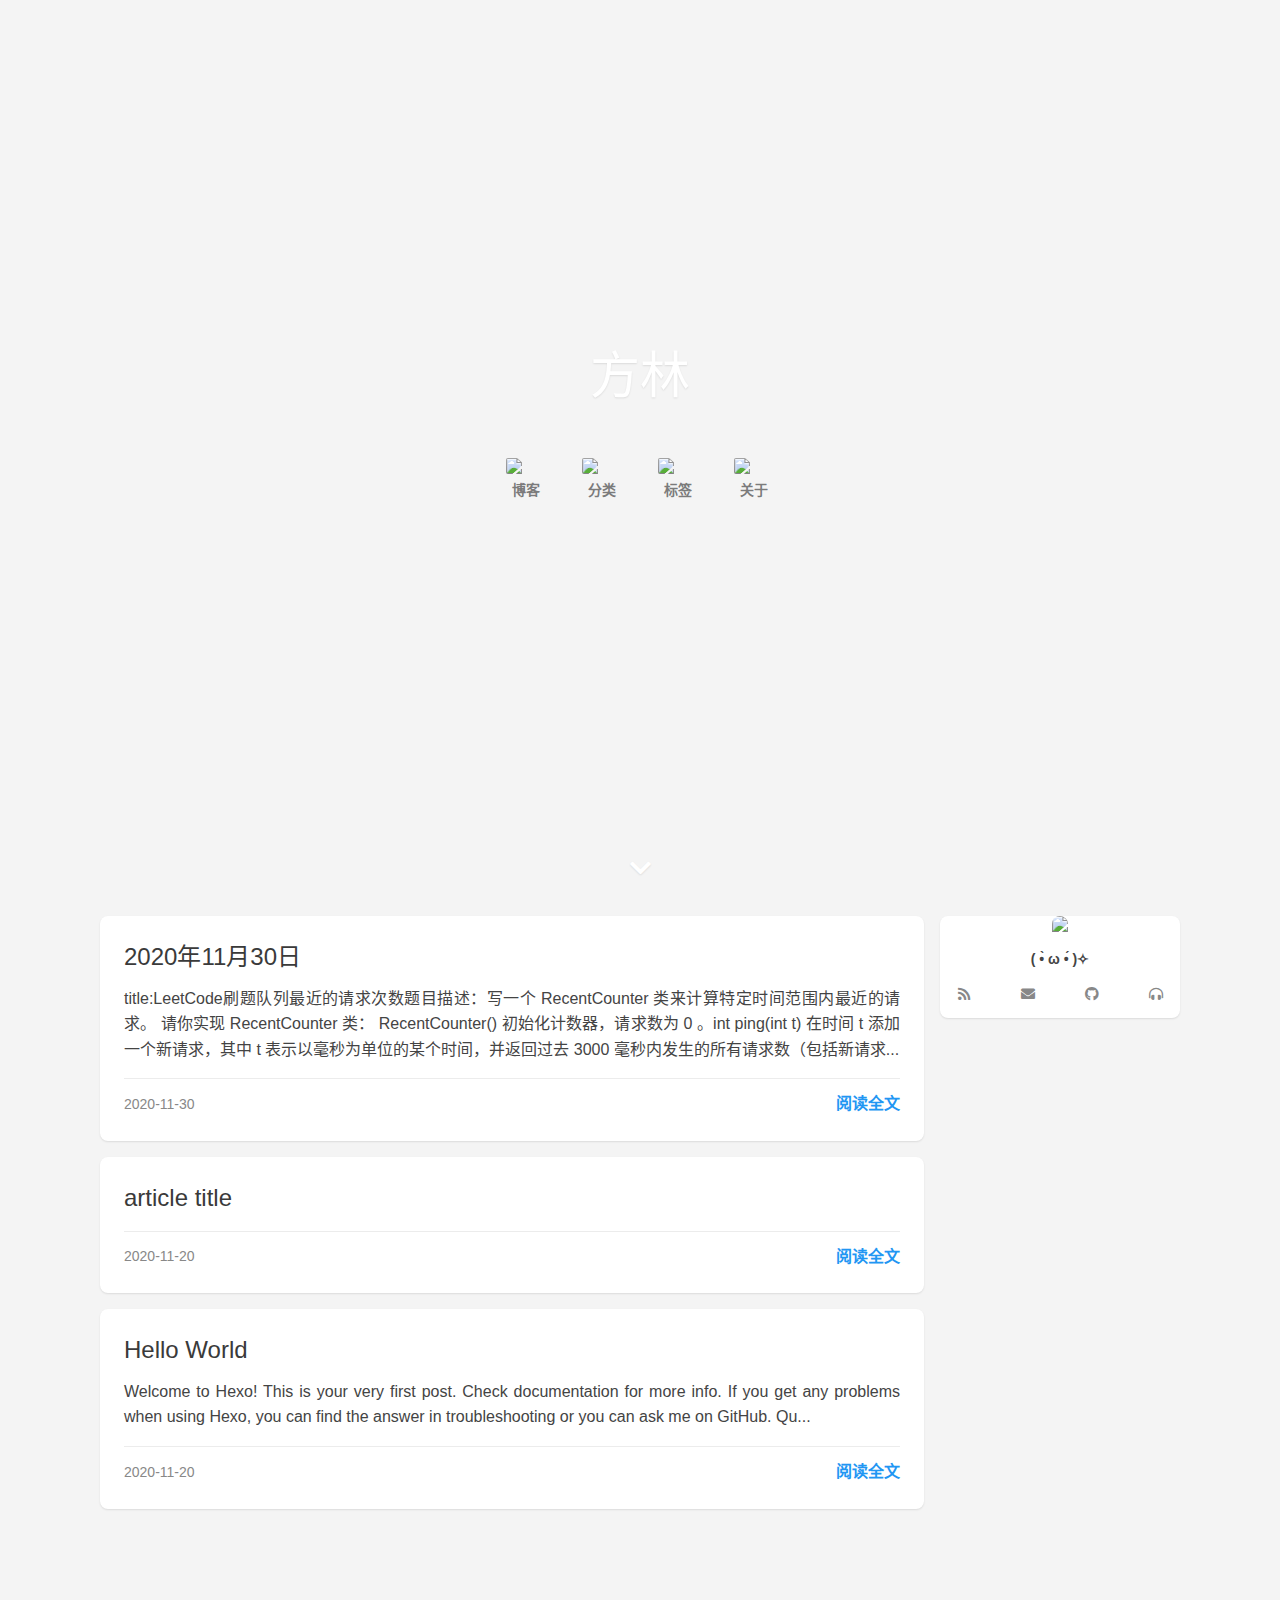
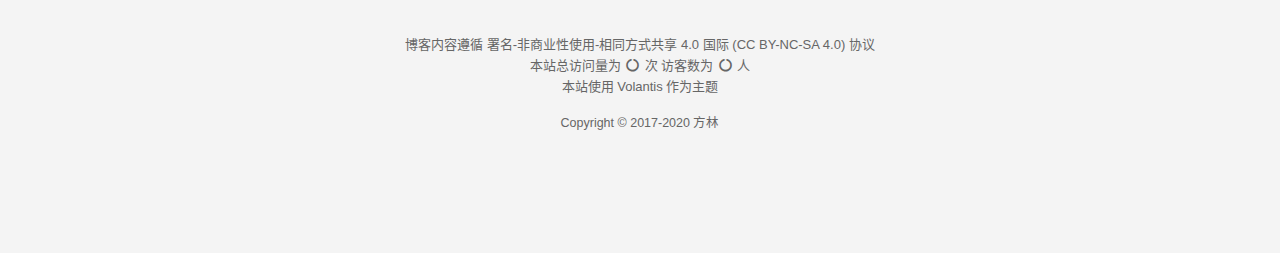
==== commit 9db605b7: "Site updated: 2020-12-04 16:48:55" ====
--- a/index.html
+++ b/index.html
@@ -377,9 +377,57 @@
         
           
         
-      
-    
-    
+          
+        
+      
+    
+    
+      
+        
+          <div class='post-wrapper'>
+            <div class="post post-v3 white-box reveal shadow floatable">
+  
+  
+  
+  
+    
+    <h2 class="article-title" >
+      <a href="/2020/11/30/LeetCode%E5%88%B7%E9%A2%98/">
+        2020年11月30日
+      </a>
+    </h2>
+  
+  <div class='md'>
+    
+      
+        
+title:LeetCode刷题队列最近的请求次数题目描述：写一个 RecentCounter 类来计算特定时间范围内最近的请求。
+请你实现 RecentCounter 类：
+RecentCounter() 初始化计数器，请求数为 0 。int ping(int t) 在时间 t 添加一个新请求，其中 t 表示以毫秒为单位的某个时间，并返回过去 3000 毫秒内发生的所有请求数（包括新请求...
+      
+    
+  </div>
+  
+    <div class='meta-v3' line_style='solid'>
+      <div>
+        
+        <time>2020-11-30</time>
+        
+      </div>
+      
+        <div>
+          <a class='readmore' href='/2020/11/30/LeetCode%E5%88%B7%E9%A2%98/'>
+            阅读全文
+          </a>
+        </div>
+      
+    </div>
+  
+
+</div>
+
+          </div>
+        
       
         
           <div class='post-wrapper'>
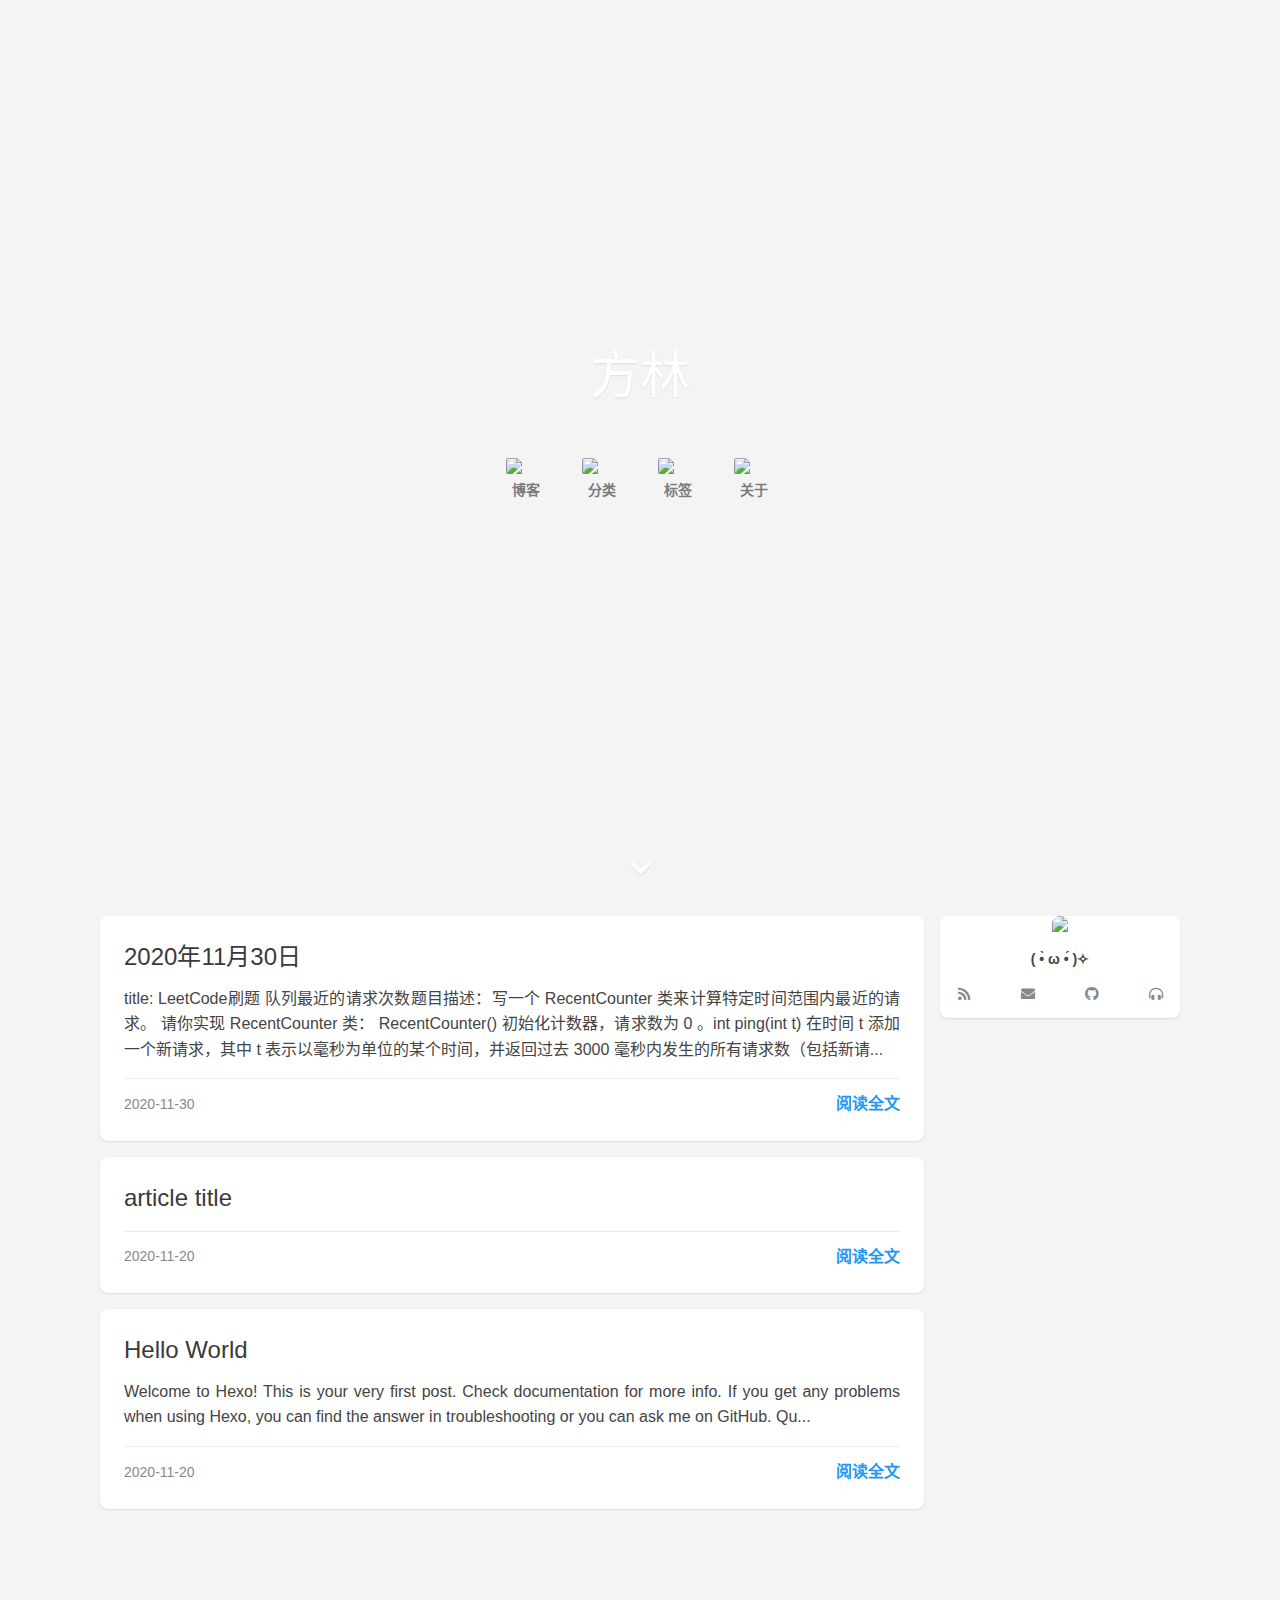
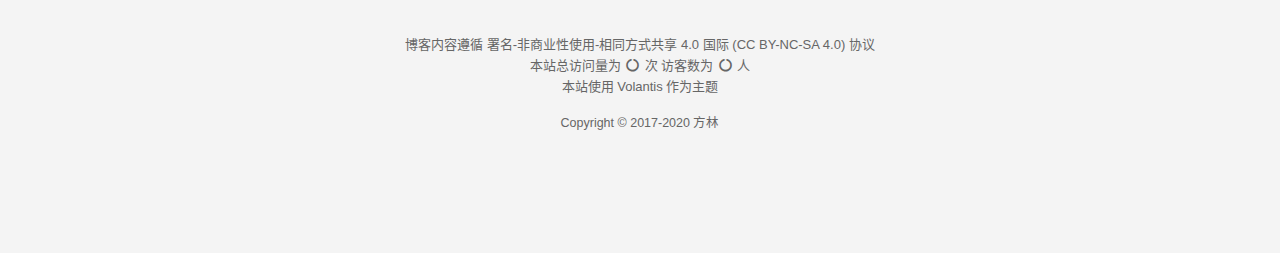
==== commit a7e6adf7: "Site updated: 2020-12-07 15:54:25" ====
--- a/index.html
+++ b/index.html
@@ -392,7 +392,7 @@
   
     
     <h2 class="article-title" >
-      <a href="/2020/11/30/LeetCode%E5%88%B7%E9%A2%98/">
+      <a href="/2020/11/30/LeetCode/">
         2020年11月30日
       </a>
     </h2>
@@ -400,10 +400,10 @@
   <div class='md'>
     
       
-        
-title:LeetCode刷题队列最近的请求次数题目描述：写一个 RecentCounter 类来计算特定时间范围内最近的请求。
+        title: LeetCode刷题
+队列最近的请求次数题目描述：写一个 RecentCounter 类来计算特定时间范围内最近的请求。
 请你实现 RecentCounter 类：
-RecentCounter() 初始化计数器，请求数为 0 。int ping(int t) 在时间 t 添加一个新请求，其中 t 表示以毫秒为单位的某个时间，并返回过去 3000 毫秒内发生的所有请求数（包括新请求...
+RecentCounter() 初始化计数器，请求数为 0 。int ping(int t) 在时间 t 添加一个新请求，其中 t 表示以毫秒为单位的某个时间，并返回过去 3000 毫秒内发生的所有请求数（包括新请...
       
     
   </div>
@@ -416,7 +416,7 @@
       </div>
       
         <div>
-          <a class='readmore' href='/2020/11/30/LeetCode%E5%88%B7%E9%A2%98/'>
+          <a class='readmore' href='/2020/11/30/LeetCode/'>
             阅读全文
           </a>
         </div>
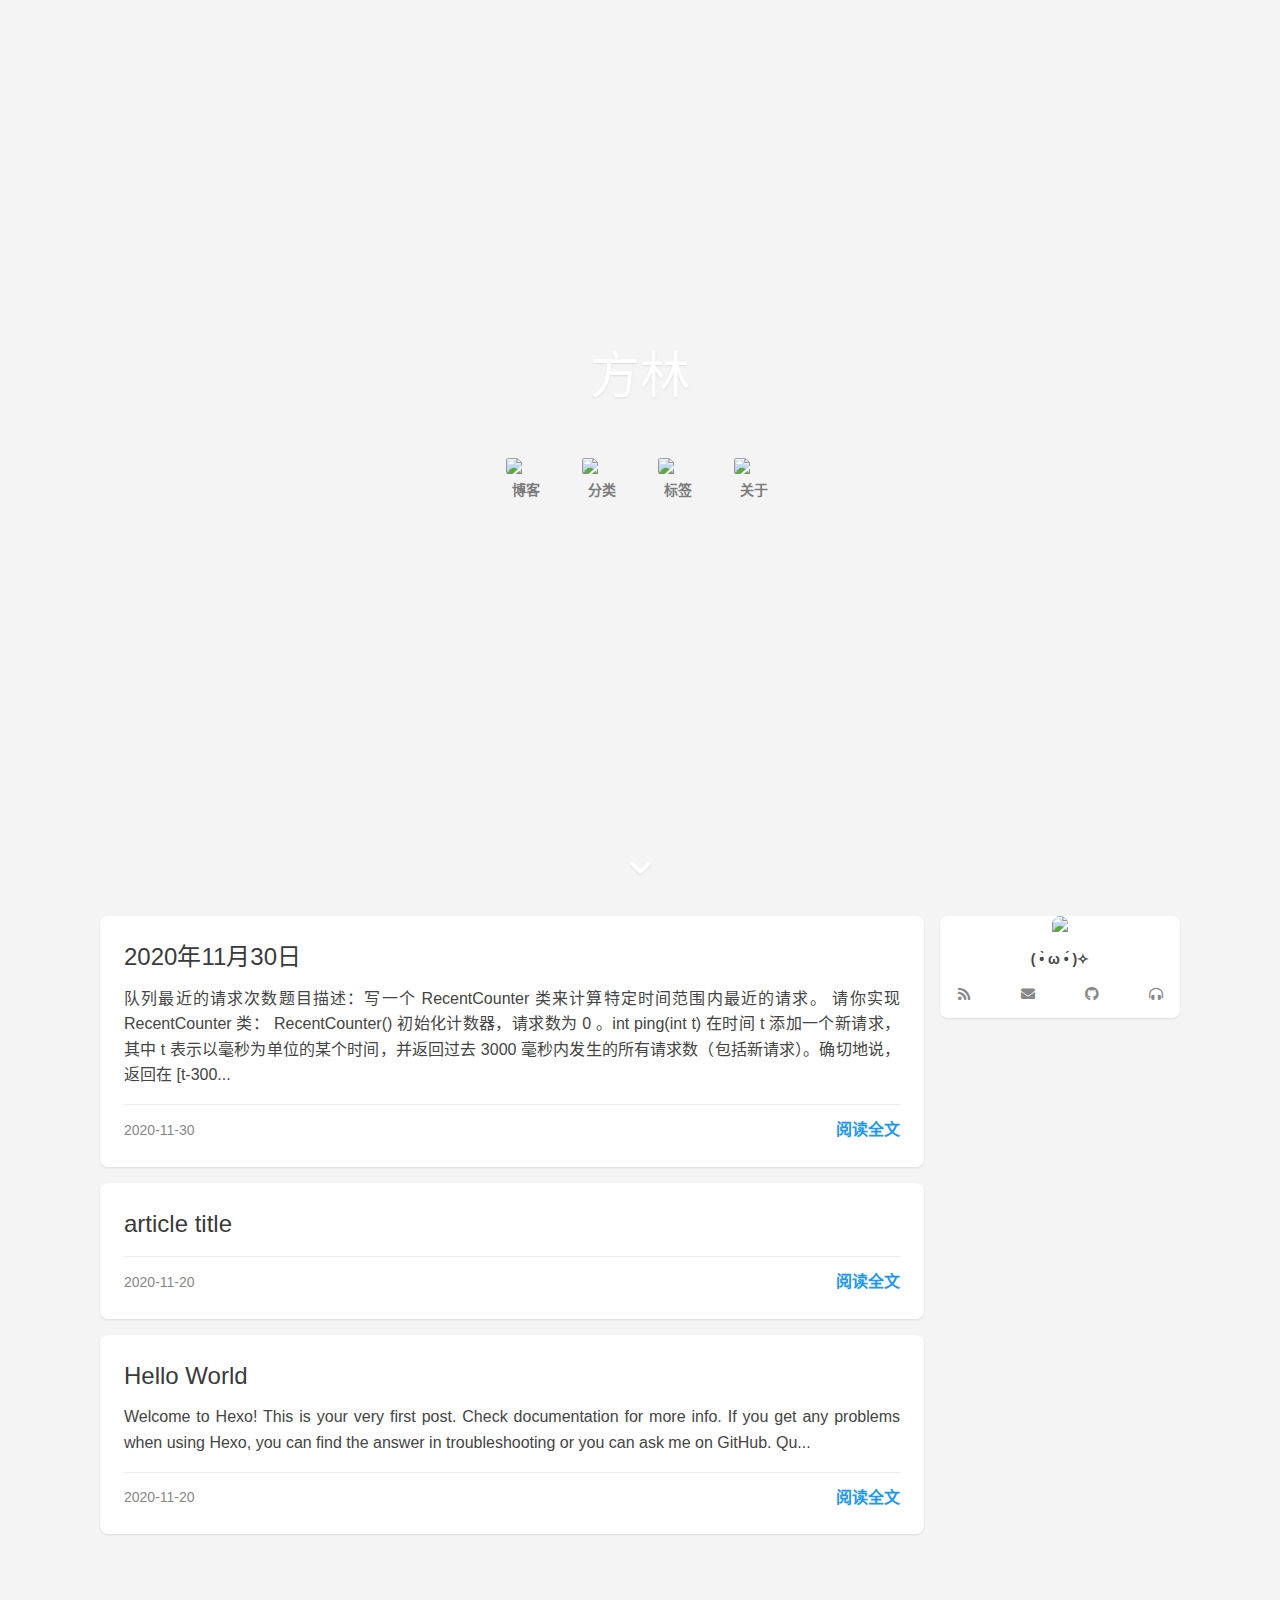
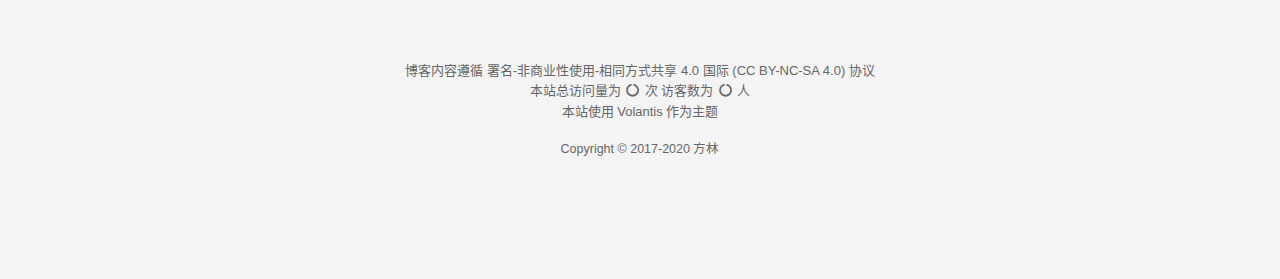
==== commit b4fe9176: "Site updated: 2020-12-09 13:39:39" ====
--- a/index.html
+++ b/index.html
@@ -400,10 +400,9 @@
   <div class='md'>
     
       
-        title: LeetCode刷题
-队列最近的请求次数题目描述：写一个 RecentCounter 类来计算特定时间范围内最近的请求。
+        队列最近的请求次数题目描述：写一个 RecentCounter 类来计算特定时间范围内最近的请求。
 请你实现 RecentCounter 类：
-RecentCounter() 初始化计数器，请求数为 0 。int ping(int t) 在时间 t 添加一个新请求，其中 t 表示以毫秒为单位的某个时间，并返回过去 3000 毫秒内发生的所有请求数（包括新请...
+RecentCounter() 初始化计数器，请求数为 0 。int ping(int t) 在时间 t 添加一个新请求，其中 t 表示以毫秒为单位的某个时间，并返回过去 3000 毫秒内发生的所有请求数（包括新请求）。确切地说，返回在 [t-300...
       
     
   </div>
